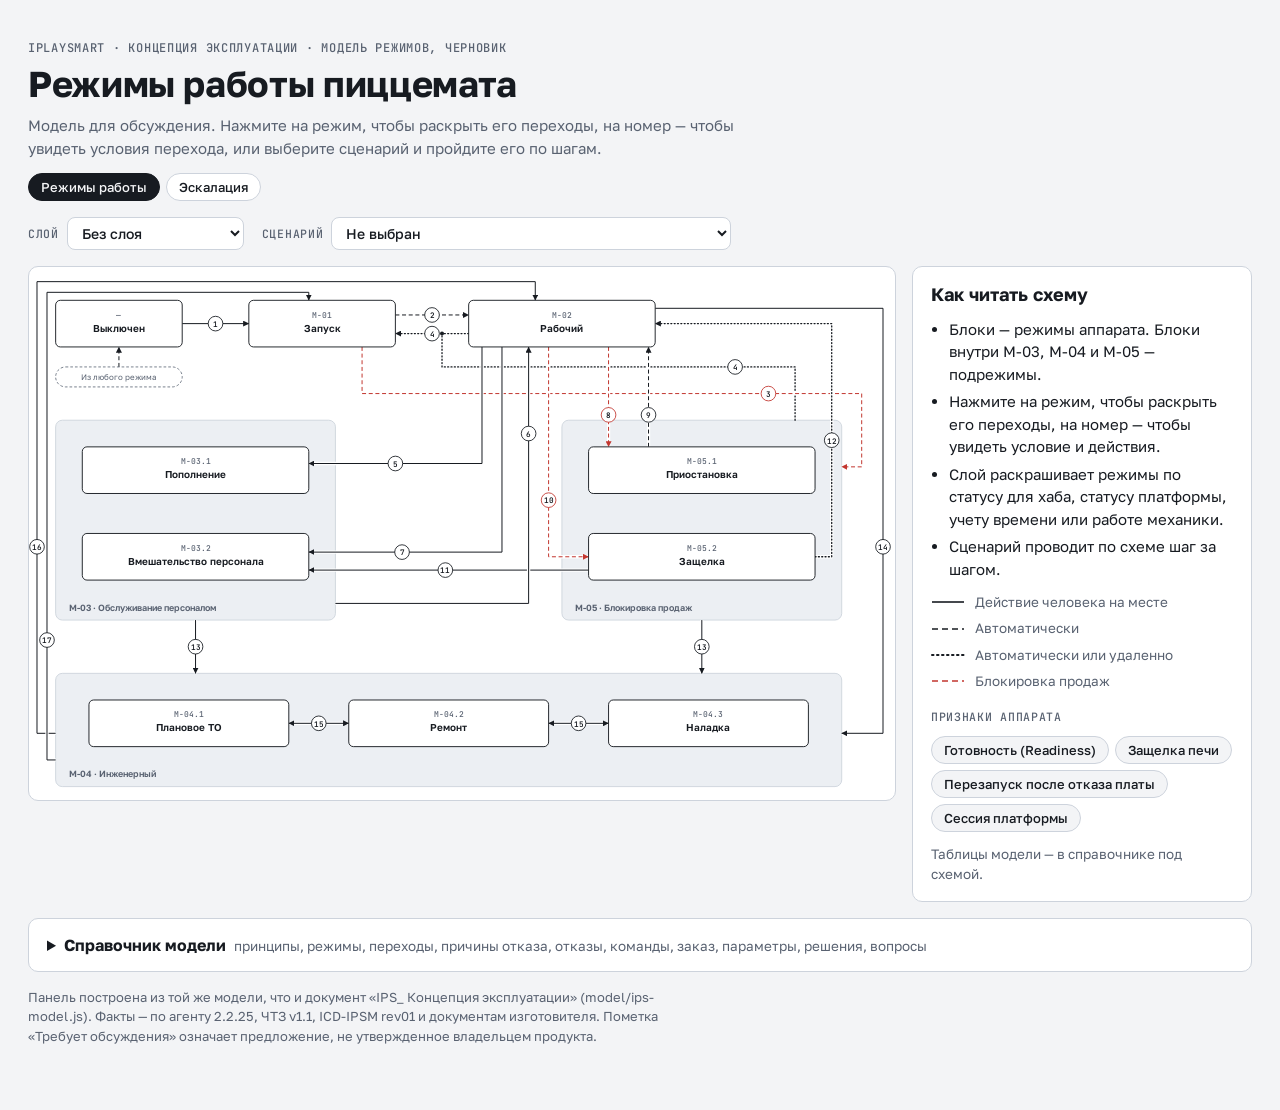
==== index.html @ d2d76002 "Add files via upload" ====
<!doctype html>
<html lang="ru">
<head>
<meta charset="utf-8">
<meta name="viewport" content="width=device-width, initial-scale=1">
<title>Режимы пиццемата IPLAYSMART</title>
<link rel="preconnect" href="https://fonts.googleapis.com">
<link rel="preconnect" href="https://fonts.gstatic.com" crossorigin>
<link rel="stylesheet" href="https://fonts.googleapis.com/css2?family=Golos+Text:wght@400;500;600;700&family=JetBrains+Mono:wght@400;500;600&display=swap">
<style>/* Схема-лист: шапка с навигацией, панель управления, диаграмма во всю ширину, карточка выделения, справочные разделы */
:root{
  --bg:#f3f4f6; --surface:#ffffff; --fg:#171b21; --muted:#596271; --line:#cdd3dc; --comp:#eceff3; --sel:#e6eaf0;
  --ok:#2e8049; --ok-bg:#e1f1e6;
  --part:#a86e14; --part-bg:#f8edd4;
  --pause:#3a66b8; --pause-bg:#e3ebfa;
  --off:#b0413f; --off-bg:#f6e2e1;
  --none:#768090; --none-bg:#e7eaee;
  --danger:#c2362f;
  --font-body:"Golos Text", system-ui, -apple-system, "Segoe UI", Roboto, Arial, sans-serif;
  --font-mono:"JetBrains Mono", ui-monospace, SFMono-Regular, Menlo, Consolas, monospace;
}
@media (prefers-color-scheme: dark){
  :root:not([data-theme="light"]){
    --bg:#111317; --surface:#191c21; --fg:#e6e9ed; --muted:#9aa3af; --line:#343a44; --comp:#15181c; --sel:#232830;
    --ok:#5fbf80; --ok-bg:#15291c; --part:#e0a64a; --part-bg:#32260e; --pause:#80a7ee; --pause-bg:#172239;
    --off:#e2797a; --off-bg:#361b1c; --none:#9aa3b0; --none-bg:#22262d; --danger:#ef6b63;
    color-scheme:dark;
  }
}
:root[data-theme="dark"]{
  --bg:#111317; --surface:#191c21; --fg:#e6e9ed; --muted:#9aa3af; --line:#343a44; --comp:#15181c; --sel:#232830;
  --ok:#5fbf80; --ok-bg:#15291c; --part:#e0a64a; --part-bg:#32260e; --pause:#80a7ee; --pause-bg:#172239;
  --off:#e2797a; --off-bg:#361b1c; --none:#9aa3b0; --none-bg:#22262d; --danger:#ef6b63;
  color-scheme:dark;
}
body{background:var(--bg);color:var(--fg);font:15px/1.5 var(--font-body)}
.wrap{max-width:1300px;margin:0 auto;padding-inline:20px;padding-block:32px 56px;display:grid;gap:20px}
.eyebrow{font:500 12px/1.4 var(--font-mono);letter-spacing:.06em;text-transform:uppercase;color:var(--muted)}
h1{font-size:clamp(26px,3.4vw,36px);line-height:1.15;font-weight:700;letter-spacing:-.01em;margin:6px 0 10px;text-wrap:balance}
.lead{max-width:72ch;margin:0;color:var(--muted)}
.meta{display:flex;flex-wrap:wrap;gap:6px 18px;margin-top:12px;font:500 13px var(--font-mono)}
.toc{display:flex;flex-wrap:wrap;gap:6px 8px;margin-top:16px}
.toc a{font:500 13px var(--font-body);color:var(--fg);text-decoration:none;padding:5px 11px;border:1px solid var(--line);border-radius:999px;background:var(--surface)}
.toc a:hover{background:var(--sel)}
.toolbar{display:flex;flex-wrap:wrap;align-items:center;gap:12px 28px;scroll-margin-top:16px}
.group{display:flex;flex-wrap:wrap;align-items:center;gap:8px 14px;min-width:0}
.glabel,.d-cols h4,.kv dt,th{font:500 11.5px var(--font-mono);letter-spacing:.06em;text-transform:uppercase;color:var(--muted)}
.seg{display:inline-flex;flex-wrap:wrap;border:1px solid var(--line);border-radius:8px;padding:2px;background:var(--surface)}
.seg button{font:500 13.5px var(--font-body);padding:6px 12px;border:0;border-radius:6px;background:transparent;color:var(--muted);cursor:pointer}
.seg button[aria-pressed="true"]{background:var(--fg);color:var(--bg)}
.seg button:focus-visible,.reset:focus-visible,.tlink:focus-visible,.goto:focus-visible,.toc a:focus-visible{outline:2px solid var(--fg);outline-offset:2px}
.legend{display:flex;flex-wrap:wrap;gap:6px 14px;font-size:13px;color:var(--muted)}
.legend span{display:inline-flex;align-items:center;gap:6px;white-space:nowrap}
.sw{width:12px;height:12px;border-radius:3px;border:1.5px solid;display:inline-block}
.lg line{stroke:var(--fg);stroke-width:1.6}
.lg .dash{stroke-dasharray:6 4}
.lg .dot{stroke-dasharray:1.5 3.5;stroke-linecap:round;stroke-width:2}
.lg .danger{stroke:var(--danger);stroke-dasharray:6 4}
.reset{font:500 13px var(--font-body);padding:6px 12px;border:1px solid var(--line);border-radius:8px;background:var(--surface);color:var(--fg);cursor:pointer}

figure.diagram{margin:0;background:var(--surface);border:1px solid var(--line);border-radius:10px;overflow:hidden}
.scroll{overflow-x:auto}
#sm{display:block;width:100%;min-width:980px;height:auto;color:var(--fg)}
figcaption{padding:10px 16px 14px;border-top:1px solid var(--line);font-size:13px;color:var(--muted)}
#sm text{font-family:var(--font-body)}
#sm .node rect{stroke-width:1.6}
#sm .nid{font:500 11px var(--font-mono);fill:var(--muted);text-anchor:middle}
#sm .nname{font-size:13.5px;font-weight:600;fill:var(--fg);text-anchor:middle}
#sm .nstat{font-size:11px;font-weight:500;fill:var(--muted);text-anchor:middle}
#sm .atitle{font-size:11.5px;font-weight:600;fill:var(--fg)}
#sm .aval{font-size:11px;fill:var(--muted)}
#sm .divl{stroke:var(--line);stroke-width:1}
#sm .comp rect{fill:var(--comp);stroke:var(--line);stroke-width:1.3}
#sm .ctitle{font-size:12.5px;font-weight:600;fill:var(--muted)}
#sm .grp{fill:none;stroke:var(--muted);stroke-width:1.2;stroke-dasharray:4 3}
#sm .pseudo rect{fill:var(--surface);stroke:var(--muted);stroke-width:1.2;stroke-dasharray:4 3}
#sm .pseudo text{font-size:12px;fill:var(--muted);text-anchor:middle}
#sm .tr path{fill:none;stroke-linejoin:round}
#sm .tr path.halo{stroke:var(--surface);stroke-width:5}
#sm .tr path.ln{stroke:var(--fg);stroke-width:1.5}
#sm .tr.auto path.ln,#sm .tr.safety path.ln{stroke-dasharray:6 4}
#sm .tr.remote path.ln{stroke-dasharray:1.5 3.5;stroke-linecap:round;stroke-width:2}
#sm .tr.safety path.ln{stroke:var(--danger)}
#sm .tr path.hit{stroke:transparent;stroke-width:14}
#sm .junc{fill:var(--fg)}
#sm .badge circle{fill:var(--surface);stroke:var(--fg);stroke-width:1.3}
#sm .tr.safety .badge circle{stroke:var(--danger)}
#sm .badge text{font:600 10.5px var(--font-mono);fill:var(--fg);text-anchor:middle;dominant-baseline:central}
#sm .mk-fg{fill:var(--fg)}
#sm .mk-danger{fill:var(--danger)}
#sm .node,#sm .badge,#sm .pseudo,#sm .tr{cursor:pointer}
#sm .node:focus,#sm .badge:focus,#sm .pseudo:focus{outline:none}
#sm .node:focus-visible rect{stroke-width:3.2}
#sm .badge:focus-visible circle{stroke-width:2.8}
#sm .node,#sm .tr,#sm .pseudo,#sm .grp{transition:opacity .15s}
#sm.has-sel .node:not(.on),#sm.has-sel .tr:not(.on),#sm.has-sel .pseudo:not(.on){opacity:.15}
#sm.has-sel .comp:not(.on){opacity:.5}
#sm .tr.on path.ln{stroke-width:2.6}
#sm .tr.on .badge circle{stroke-width:2.2}
#sm .node.cur rect{stroke-width:3.2}

.detail{background:var(--surface);border:1px solid var(--line);border-radius:10px;padding:18px 20px;display:grid;gap:14px;min-width:0}
.detail .hint{margin:0;color:var(--muted)}
.d-head{display:flex;flex-wrap:wrap;align-items:baseline;gap:4px 12px}
.d-id{font:600 13px var(--font-mono);color:var(--muted)}
.d-head h3{margin:0;font-size:20px;line-height:1.25;font-weight:700;text-wrap:balance}
.d-desc{margin:0;max-width:75ch}
.chips{display:flex;flex-wrap:wrap;gap:8px}
.chip{display:inline-flex;align-items:center;gap:8px;padding:4px 10px;border:1px solid var(--line);border-radius:999px;font-size:13px;background:var(--bg);max-width:100%}
.chip b{font-weight:500;color:var(--muted);white-space:nowrap}
.st{display:inline-flex;align-items:center;gap:7px}
.st i{width:9px;height:9px;border-radius:50%;display:inline-block;flex:none}
.d-cols{display:grid;grid-template-columns:repeat(auto-fit,minmax(280px,1fr));gap:14px 28px}
.d-cols h4{margin:0 0 6px}
.d-cols ul{list-style:none;margin:0;padding:0;display:grid;gap:4px}
.tlink{display:grid;grid-template-columns:34px 1fr;gap:0 10px;width:100%;text-align:left;padding:6px 8px;border:0;border-radius:6px;background:transparent;color:var(--fg);font:inherit;cursor:pointer}
.tlink:hover{background:var(--sel)}
.tn{grid-row:span 2;font:600 11px var(--font-mono);display:inline-grid;place-items:center;width:28px;height:28px;border:1.3px solid var(--fg);border-radius:50%;align-self:start}
.tlink.safety .tn{border-color:var(--danger)}
.tlink span:not(.tn){font-size:14px;font-weight:500}
.tlink small{font-size:13px;color:var(--muted)}
.empty,.note{font-size:13.5px;color:var(--muted)}
.note{margin:0;max-width:85ch}
.kv{display:grid;grid-template-columns:max-content minmax(0,1fr);gap:8px 18px;margin:0}
.kv dt{line-height:1.9}
.kv dd{margin:0}
.goto{display:inline-flex;align-items:center;gap:8px;padding:5px 12px;border:1px solid var(--line);border-radius:999px;background:var(--bg);color:var(--fg);font:500 13px var(--font-body);cursor:pointer}
.goto:hover{background:var(--sel)}
.goto code{font:600 12px var(--font-mono);color:var(--muted)}
.rc{list-style:none;margin:0;padding:0;display:grid;gap:4px;font-size:14px}
.rc i{font-style:normal;color:var(--muted)}

.sec{display:grid;gap:10px;scroll-margin-top:16px;min-width:0}
.sec h2{font-size:18px;font-weight:700;margin:8px 0 0}
.sec h3{font-size:14.5px;font-weight:600;margin:6px 0 0}
.sec p{margin:0;max-width:80ch}
.card{background:var(--surface);border:1px solid var(--line);border-radius:10px;padding:16px 20px;display:grid;gap:10px;min-width:0}
.cols2{display:grid;grid-template-columns:repeat(auto-fit,minmax(300px,1fr));gap:12px 32px}
.plain,.steps{margin:0;padding-left:20px;display:grid;gap:4px}
.tscroll{overflow-x:auto;background:var(--surface);border:1px solid var(--line);border-radius:10px}
table{width:100%;min-width:820px;border-collapse:collapse;font-size:14px}
table.wide{min-width:1120px}
th{text-align:left;padding:10px 12px;border-bottom:1px solid var(--line);background:var(--surface);white-space:nowrap}
td{padding:9px 12px;border-bottom:1px solid var(--line);vertical-align:top}
tbody tr:last-child td{border-bottom:0}
tbody tr[data-s],tbody tr[data-t]{cursor:pointer}
tbody tr[data-s]:hover td,tbody tr[data-t]:hover td,tbody tr.sel td{background:var(--sel)}
tbody tr.sel td:first-child{box-shadow:inset 3px 0 0 var(--fg)}
tbody tr:focus-visible{outline:2px solid var(--fg);outline-offset:-2px}
td.id{font:500 13px var(--font-mono);white-space:nowrap;font-variant-numeric:tabular-nums}
tr.sub td.id{padding-left:28px;color:var(--muted)}
tr.parent td:nth-child(2){font-weight:600}
td.path{white-space:nowrap;font-weight:500}
table.matrix{min-width:1080px}
.matrix th.m{text-align:center;white-space:normal;min-width:96px}
.matrix th.m small{display:block;font:400 11px var(--font-body);letter-spacing:0;text-transform:none;color:var(--muted)}
.matrix td.c{text-align:center;vertical-align:middle;padding:6px}
.cell{display:inline-flex;flex-direction:column;align-items:center;gap:2px;min-width:62px;padding:4px 6px;border-radius:6px;font-size:12.5px;font-weight:600;line-height:1.25}
.cell small{font-weight:400;font-size:11px;max-width:112px}
.c-y{background:var(--ok-bg);color:var(--ok)}
.c-c{background:var(--part-bg);color:var(--part)}
.c-n{color:var(--muted);font-weight:500}
.c-u{border:1px dashed var(--muted);color:var(--muted);font-weight:500}
td.cmd{font-weight:600;min-width:200px}
td.cmd small{display:block;font:500 11.5px var(--font-mono);color:var(--muted);margin-top:3px}
td.cmd span{display:block;font-weight:400;font-size:12.5px;color:var(--muted);margin-top:2px}
.mlegend{display:flex;flex-wrap:wrap;gap:8px 14px;align-items:center;font-size:13px;color:var(--muted)}
footer{font-size:13px;color:var(--muted);max-width:80ch}
@media (prefers-reduced-motion: reduce){#sm .node,#sm .tr,#sm .pseudo,#sm .grp{transition:none}}
:root{--shadow:0 10px 30px rgba(20,24,31,.16)}
@media (prefers-color-scheme: dark){:root:not([data-theme="light"]){--shadow:0 10px 30px rgba(0,0,0,.55)}}
:root[data-theme="dark"]{--shadow:0 10px 30px rgba(0,0,0,.55)}
#tm{min-width:1340px}
.ref{font:500 .9em var(--font-mono);color:inherit;background:none;border:0;border-bottom:1px dotted currentColor;padding:0;margin:0;cursor:pointer;line-height:inherit}
.ref:hover{color:var(--pause)}
.ref:focus-visible,.rc-x:focus-visible,#sm .fl:focus-visible rect{outline:2px solid var(--fg);outline-offset:2px}
.refcard{position:fixed;left:16px;right:16px;bottom:calc(16px + env(safe-area-inset-bottom, 0px));z-index:10;max-width:640px;margin-inline:auto;background:var(--surface);border:1px solid var(--line);border-radius:12px;box-shadow:var(--shadow);padding:14px 16px;display:grid;gap:8px;max-height:55vh;overflow:auto}
.rc-head{display:flex;align-items:baseline;gap:10px}
.rc-head code{font:600 13px var(--font-mono)}
.rc-head span{font-size:12.5px;color:var(--muted);flex:1;min-width:0}
.rc-x{border:0;background:none;color:var(--muted);font-size:22px;line-height:1;cursor:pointer;padding:0 4px}
.refcard p{margin:0;font-size:14px}
.rc-st{font-size:12.5px;color:var(--muted)}
tr.x td{color:var(--muted)}
tr.x td:not(:first-child){font-style:italic}
.dchip{display:inline-block;padding:2px 9px;border-radius:999px;font-size:12.5px;font-weight:600;white-space:nowrap}
.d-ok{background:var(--ok-bg);color:var(--ok)}
.d-none{background:var(--none-bg);color:var(--none)}
.d-part{background:var(--part-bg);color:var(--part)}
.d-pause{background:var(--pause-bg);color:var(--pause)}
.steps li,.plain li{max-width:85ch}
.detail ol{margin:0;padding-left:20px;display:grid;gap:3px}
#sm .fbox{fill:var(--surface);stroke:var(--line);stroke-width:1.2}
#sm .fl rect{fill:var(--bg);stroke:var(--muted);stroke-width:1}
#sm .fl text{font-size:11.5px;fill:var(--fg)}
#sm .fl{cursor:pointer;transition:opacity .15s}
#sm .fl:focus{outline:none}
#sm .fl.cur rect{stroke:var(--fg);stroke-width:2}
#sm.has-sel .fl:not(.on){opacity:.35}
@media (prefers-reduced-motion: reduce){#sm .fl{transition:none}}
[hidden]{display:none!important}
.wrap{max-width:1480px;gap:16px}
header .lead{max-width:80ch}
.controls{display:flex;flex-wrap:wrap;align-items:center;gap:10px 18px}
.wrap > *{min-width:0}
.ctl{display:inline-flex;align-items:center;gap:8px;max-width:100%;min-width:0;font:500 11.5px var(--font-mono);letter-spacing:.06em;text-transform:uppercase;color:var(--muted)}
.ctl select{min-width:0;flex:0 1 auto;font:500 14px var(--font-body);letter-spacing:0;text-transform:none;color:var(--fg);background:var(--surface);border:1px solid var(--line);border-radius:8px;padding:6px 10px;max-width:100%}
.ctl select:focus-visible{outline:2px solid var(--fg);outline-offset:2px}
.main{display:grid;grid-template-columns:minmax(0,1fr);gap:16px;align-items:start}
.side{background:var(--surface);border:1px solid var(--line);border-radius:10px;padding:16px 18px;display:grid;gap:12px;min-width:0;align-content:start}
@media (min-width:1200px){
  .main{grid-template-columns:minmax(0,1fr) 340px}
  .side{position:sticky;top:calc(12px + env(safe-area-inset-top, 0px));max-height:calc(100vh - 24px);overflow:auto}
}
.side h3{margin:0;font-size:18px;line-height:1.25;font-weight:700;text-wrap:balance}
.side p{margin:0}
.side ul,.side ol{margin:0;padding-left:18px;display:grid;gap:5px}
.side .kv{grid-template-columns:minmax(0,1fr);gap:2px 0}
.side .kv dt{line-height:1.4;margin-top:8px}
.side .kv dd{font-size:14px}
.side .d-cols{grid-template-columns:minmax(0,1fr)}
.crumb{font:500 12px var(--font-mono);color:var(--muted)}
.back{justify-self:start;font:500 13px var(--font-body);padding:5px 10px;border:1px solid var(--line);border-radius:8px;background:var(--bg);color:var(--fg);cursor:pointer}
.nav{display:flex;flex-wrap:wrap;gap:8px;align-items:center}
.nav button{font:500 13.5px var(--font-body);padding:7px 14px;border:1px solid var(--line);border-radius:8px;background:var(--bg);color:var(--fg);cursor:pointer}
.nav button.primary{background:var(--fg);color:var(--bg);border-color:var(--fg)}
.nav button:disabled{opacity:.4;cursor:default}
.nav .step{font:500 12px var(--font-mono);color:var(--muted);margin-left:auto}
.back:focus-visible,.nav button:focus-visible,.tabs button:focus-visible,.refblock summary:focus-visible{outline:2px solid var(--fg);outline-offset:2px}
.attrs{display:grid;gap:6px;margin:0;padding:10px 12px;background:var(--bg);border-radius:8px;font-size:13.5px}
.attrs b{font-weight:600}
.lgline{display:grid;grid-template-columns:34px 1fr;gap:6px 10px;align-items:center;font-size:13.5px;color:var(--muted)}
.lgline svg line{stroke:var(--fg);stroke-width:1.6}
.lgline .cyc{stroke-width:3}
.lgline .thin{stroke:var(--muted);stroke-width:1.4}
.lgline .dash{stroke-dasharray:6 4}
.lgline .dot{stroke-dasharray:1.5 3.5;stroke-linecap:round;stroke-width:2}
.lgline .danger{stroke:var(--danger);stroke-dasharray:6 4}
#legend:empty{display:none}

#sm{min-width:900px}
@media (min-width:1200px){#sm{min-width:0}}
#sm .nid{font-size:12px}
#sm .nname{font-size:15px}
#sm .nstat{font-size:12px}
#sm .ctitle{font-size:13.5px}
#sm .badge text{font-size:11.5px}
#sm.v-ov #g-dt{display:none}
#sm.v-dt #g-ov{display:none}
#sm:not(.l-safety) #g-flags{display:none}
#sm.l-none .node.atom rect{fill:var(--surface);stroke:var(--fg);stroke-width:1.4}
#sm.v-ov.l-none .node.sub rect{fill:transparent;stroke:var(--muted);stroke-dasharray:4 3;stroke-width:1.2}
#sm.v-ov.l-none .node.sub text{fill:var(--muted)}
#sm .ag path{fill:none;stroke-linejoin:round}
#sm .ag path.halo{stroke:var(--surface);stroke-width:6}
#sm .ag path.ln{stroke:var(--muted);stroke-width:1.4}
#sm .ag.cycle path.ln{stroke:var(--fg);stroke-width:2.8}
#sm .ag.safety path.ln{stroke:var(--danger);stroke-dasharray:6 4}
#sm .ag.remote path.ln{stroke-dasharray:1.5 3.5;stroke-linecap:round;stroke-width:2}
#sm .ag path.hit{stroke:transparent;stroke-width:16}
#sm .ag{cursor:pointer;transition:opacity .15s}
#sm .ag:focus{outline:none}
#sm .ag:focus-visible path.ln{stroke-width:4}
#sm .pill rect{fill:var(--surface);stroke:var(--muted);stroke-width:1.2}
#sm .pill text{font:600 11.5px var(--font-mono);fill:var(--muted);text-anchor:middle;dominant-baseline:central}
#sm .mk-muted{fill:var(--muted)}
#sm.has-sel .ag:not(.on){opacity:.15}
#sm .ag.on path.ln{stroke-width:3.2}
#sm.has-sel .tr.trail{opacity:.5}
#sm.has-sel .node.trail{opacity:.65}
@media (prefers-reduced-motion: reduce){#sm .ag{transition:none}}

.refblock{background:var(--surface);border:1px solid var(--line);border-radius:10px;padding:0 18px}
.refblock summary{cursor:pointer;padding:14px 0;font-weight:700;font-size:16px}
.refblock summary span{font-weight:400;font-size:13.5px;color:var(--muted);margin-left:8px}
.refblock[open]{padding-bottom:18px}
.tabs{display:flex;flex-wrap:wrap;gap:6px;margin-bottom:14px}
.tabs button{font:500 13.5px var(--font-body);padding:6px 12px;border:1px solid var(--line);border-radius:999px;background:var(--bg);color:var(--muted);cursor:pointer}
.tabs button[aria-selected="true"]{background:var(--fg);color:var(--bg);border-color:var(--fg)}
.tabp{display:grid;gap:10px;min-width:0}
.pillsample{justify-self:start;font:600 11.5px var(--font-mono);color:var(--muted);border:1.2px solid var(--muted);border-radius:10px;padding:0 7px;line-height:18px}
.rsec{display:grid;gap:10px;min-width:0}
.rsec + .rsec{margin-top:10px}
.rsec h3{margin:4px 0 0;font-size:16px;font-weight:700}
.card p{margin:0;max-width:85ch}
.dg{display:inline-block;margin-left:4px;padding:0 7px;border-radius:999px;font-size:11.5px;font-weight:600;line-height:18px;background:var(--off-bg);color:var(--off);white-space:nowrap}
table.matrix{min-width:1220px}
td.dz{font-size:13px;min-width:150px}
.side h4{margin:6px 0 0;font:500 11.5px var(--font-mono);letter-spacing:.06em;text-transform:uppercase;color:var(--muted)}

.side .chips{gap:6px}
.pnav{display:flex;flex-wrap:wrap;gap:6px;margin-top:14px}
.pnav a,.pnav span{font:500 13px var(--font-body);padding:5px 12px;border:1px solid var(--line);border-radius:999px;color:var(--fg);text-decoration:none;background:var(--surface)}
.pnav span{background:var(--fg);color:var(--bg);border-color:var(--fg)}
.pnav a:hover{background:var(--sel)}

#sm .tr.lock path.ln{stroke:var(--danger);stroke-dasharray:6 4}
#sm .tr.lock .badge circle{stroke:var(--danger)}
#sm .node.comp rect{fill:var(--comp);stroke:var(--line)}
#sm .node.comp.on rect{stroke:var(--muted)}
#sm .junc{fill:var(--fg)}
.scheme-only header,.scheme-only .controls,.scheme-only .side,.scheme-only .refblock,.scheme-only footer{display:none}
.scheme-only .wrap{padding:0;max-width:none}
.scheme-only .main{display:block}
.scheme-only figure.diagram{border:0;border-radius:0}
.scheme-only #sm{min-width:0}
</style>
</head>
<body>
<div class="wrap">
  <header>
    <div class="eyebrow">IPLAYSMART · Концепция эксплуатации · модель режимов, черновик</div>
    <h1>Режимы работы пиццемата</h1>
    <p class="lead">Модель для обсуждения. Нажмите на режим, чтобы раскрыть его переходы, на номер — чтобы увидеть условия перехода, или выберите сценарий и пройдите его по шагам.</p>
    <nav class="pnav"><span aria-current="page">Режимы работы</span><a href="escalation.html">Эскалация</a></nav>
  </header>

  <div class="controls">
    <label class="ctl" for="layer">Слой
      <select id="layer">
        <option value="none">Без слоя</option>
        <option value="hub">Статус для хаба</option>
        <option value="plat">Статус платформы</option>
        <option value="time">Учет времени</option>
        <option value="motion">Механика и нагрев</option>
      </select>
    </label>
    <label class="ctl" for="scen">Сценарий
      <select id="scen"><option value="">Не выбран</option></select>
    </label>
    <div class="legend" id="legend"></div>
  </div>

  <div class="main">
    <figure class="diagram" id="fig">
      <div class="scroll">
        <svg id="sm" viewBox="0 0 1300 800" role="group" aria-label="Схема режимов пиццемата: режимы, подрежимы и переходы"></svg>
      </div>
    </figure>
    <aside class="side" id="card" aria-live="polite"></aside>
  </div>

  <details class="refblock" id="ref">
    <summary>Справочник модели<span>принципы, режимы, переходы, причины отказа, отказы, команды, заказ, параметры, решения, вопросы</span></summary>
    <div class="tabs" role="tablist" aria-label="Разделы справочника" id="tabs"></div>
    <div id="tabps"></div>
  </details>

  <footer>Панель построена из той же модели, что и документ «IPS_ Концепция эксплуатации» (model/ips-model.js). Факты — по агенту 2.2.25, ЧТЗ v1.1, ICD-IPSM rev01 и документам изготовителя. Пометка «Требует обсуждения» означает предложение, не утвержденное владельцем продукта.</footer>
</div>
<script>
const M = {"meta":{"title":"Концепция эксплуатации","object":"вендинговый аппарат разогрева пиццы IPLAYSMART","code":"ConOps-IPSM","org":"ООО «Кибершеф». Москва, 2026","rev":"00","date":"03.11.2026","status":"Черновик","basis":"Агент шлюза 2.2.25 на обоих аппаратах, Android-приложение изготовителя 1.1.66"},"intro":{"background":["Пиццемат IPLAYSMART (вендинговый аппарат разогрева пиццы 5-го поколения, изготовитель Guangzhou iPlaySmart Technology) продает замороженную пиццу, разогревает ее и выдает покупателю в окно выдачи. Аппарат работает в Контуре зоны кафетерия магазина «ВкусВилл»: заказ и оплата проходят на кассе самообслуживания (КСО) Контура, хаб интеграции передает аппарату оплаченный заказ.","Аппарат — покупное готовое изделие. Штатное Android-приложение изготовителя (Aiwan, com.aiwan.automat) управляет платой готовки и связано с облаком изготовителя. Интегратор встроил в приложение шлюз (агент): локальный REST-интерфейс для хаба, локальный MQTT для подрядчика хаба и канал в систему мониторинга RB Monitoring. Механику, нагрев и холодильник аппарата интегратор не меняет.","Документ описывает эксплуатацию аппарата в Контуре: режимы, роли, переходы, сценарии штатной и нештатной работы. Устройство шлюза и форматы обмена описаны в ICD-IPSM и ЧТЗ интеграции, документ ссылается на них и не повторяет их.","Описано состояние на пилоте (две точки) и целевое решение. Отличия этапов приведены в приложении Г. Положения с пометкой «Требует обсуждения» — предложения, они не подтверждены владельцем продукта."],"kpi":[["Показатель","Значение"],["Пропускная способность","Ограничена одной печью: пиццы готовятся по одной. Время цикла задает программа разогрева товара (по продукт-листу этапа 1 — 260 °C, 130 с) плюс перемещения. Целевое значение не определено"],["Коэффициент эксплуатационной готовности","Не определено. Измеряется по времени в M-02 с открытым приемом в часы работы точки (раздел 2.4, приложение Е.2)"],["Доля заказов без итога","Цель — ноль заказов в статусе «ожидание» дольше 15 мин. Обеспечено агентом с 2.2.20 (приложение Е.6)"],["Время реакции на блокировку","Не определено. Защелку печи снимает человек после осмотра (раздел 2.4)"],["Конфигурация","Единая для всех точек: одна сборка APK с агентом, один формат обмена с хабом"]],"assumptions":["Аппарат стоит в торговом зале с поддерживаемым климатом. Изготовитель допускает установку внутри и снаружи помещения, без дождя и прямого солнца, с зазором не менее 30 см за задней стенкой для отвода тепла.","Магазин дает электропитание 220 В с заземлением (номинальная мощность по руководству — 8,7 кВт), сетевое подключение (Ethernet или LTE-модем) и место для пополнения.","Оплата и фискализация выполняются в Контуре на КСО. Хаб передает аппарату только оплаченные заказы. Возврат денег по невыданной позиции выполняет Контур по итогу, который сообщил аппарат.","Пиццы поступают замороженными в коробках 12″ и хранятся в холодильной камере аппарата в ячейках, сгруппированных по видам. Пополняет и отмечает ячейки сотрудник магазина.","Аппарат и КСО находятся в одном сегменте локальной сети точки. Хаб обращается к аппарату по LAN, без облака изготовителя.","Мониторинг ведет диспетчер в RB Monitoring. Удаленный доступ инженера — через ADB-туннель через VPS интегратора.","Ремонт механики, печи и холодильника выполняет сервисный инженер. Запасные части — по перечню изнашиваемых деталей изготовителя."],"limits":["Кнопки аварийного останова нет. Чтобы остановить аппарат немедленно, его обесточивают (акт приемки от 30.07.2026).","Датчика «пицца в печи» нет. После невыданной позиции аппарат не знает, осталась ли пицца в камере, поэтому ставит защелку печи до осмотра человеком.","Датчиков улицы, испарителя и влажности нет. Аппарат сообщает только температуру холодильной камеры и печи.","Вход в сервисное меню защищен служебным кодом изготовителя. Персонал и инженер программно не различаются.","Плата готовки управляется только через приложение изготовителя по последовательному порту. Интегратор не меняет прошивку платы и форматы JSON подрядчика хаба.","Второй вход в облако изготовителя от имени аппарата запрещен: он вытесняет сессию аппарата."],"modules":[["Узел","Назначение"],["Холодильная камера","Хранение замороженной пиццы в ячейках (на экране пополнения — 01…67), группы ячеек по видам пиццы. Режимы охлаждения или заморозки, оттаивание по таймеру, УФ-обеззараживание"],["Тележка и лоток ячеек","Извлекают коробку из ячейки и через дверцу холодильника подают ее в печь"],["Печь","Разогрев: нагревательные элементы, СВЧ или оба способа. Поддон с подъемом, вилка, поворотный стол. Программа разогрева задается на товар"],["Окно выдачи","Автоматическая дверь с фотоэлементом защиты от прищемления"],["Компьютер аппарата","Android 7.1.2 (rk3288), сенсорный экран, приложение изготовителя с агентом интегратора, Termux (локальный брокер MQTT, ADB-туннель)"],["Плата готовки","Управляет механикой и нагревом, отвечает на опрос статуса и сообщает температуры"]],"customer":["Покупатель выбирает пиццу на КСО, оплачивает заказ (СБП, банковская карта, приложение ВкусВилл), получает чек и номер заказа.","Хаб передает аппарату оплаченный заказ (POST /v1/vend). Аппарат принимает заказ и ставит позиции в очередь платы.","Плата извлекает коробку из ячейки, разогревает пиццу и выдает ее в окно. На КСО покупатель видит «Заказ готов».","Покупатель забирает пиццу из окна выдачи. Кнопка «Следующий заказ» на КСО освобождает кассу.","Если позиция не выдана, аппарат сообщает итог «не выдан» с причиной. Возврат денег выполняет Контур."],"externals":[["Внешняя система","Взаимодействие с аппаратом"],["Хаб интеграции Контура (через КСО)","Передает оплаченные заказы (REST :8787), получает перечень ячеек и остатки, итоги позиций, хартбит и ошибки (MQTT :1883). Интерфейс IF-27, документ ICD-IPSM"],["RB Monitoring (диспетчеризация)","Получает статус аппарата, температуры, фазы заказов и ошибки по MQTTS с клиентским сертификатом. Передает команды: опрос, остатки, перезагрузка, ADB-туннель, обновление агента"],["Облако изготовителя Aiwan","Учет заказов и ячеек изготовителя. Обмен ведет только приложение аппарата. Хаб и диспетчер к облаку не обращаются"],["Репозиторий релизов агента","Источник пакета обновления (OTA) агента"],["VPS интегратора","Обратный ADB-туннель для удаленной диагностики и установки"],["Инженерная инфраструктура магазина","Электропитание, сеть, размещение"]]},"needs":[["Заинтересованная сторона","Ожидание от аппарата"],["Бизнес","Продажа горячей пиццы без персонала у аппарата, предсказуемая выручка"],["Покупатель","Горячая пицца за несколько минут после оплаты. Если пицца не выдана — честный итог и возврат денег"],["Сотрудник магазина","Пополнение по понятной инструкции за несколько минут, без инженерной квалификации"],["Диспетчер","Видеть, доступен ли аппарат и почему нет, получать события о невыдаче и блокировках, восстанавливать работу удаленно, где это безопасно"],["Подрядчик хаба","Стабильный контракт REST и MQTT, однозначный итог каждой позиции"],["Сервисный инженер","Диагностика по журналам и дампам обмена с платой без выезда, ремонт механики на месте"],["Интегратор (разработчик агента)","Обновление агента удаленно, без потери настроек и сертификатов, с откатом через ADB"]],"functions":[["Функция","Что делает аппарат"],["Прием заказов","Принимает от хаба оплаченный заказ, проверяет готовность и остаток, ставит позиции в очередь платы. Отказывает с причиной (409, 503), если принять нельзя"],["Хранение","Держит пиццу в холодильной камере, ведет остатки ячеек по отметкам персонала, останавливает продажу при превышении температуры"],["Приготовление и выдача","Подает коробку в печь, разогревает по программе товара, выдает в окно"],["Учет итога","Ведет журнал заказов, сообщает итог каждой позиции: выдан, частично, не выдан, не подтвержден"],["Защита от повторной готовки","Ставит защелку печи после невыданной позиции, пока человек не проверит камеру"],["Самовосстановление","Перезапускает приложение, если плата не приняла задачу готовки, и передает дело инженеру при повторе"],["Мониторинг","Публикует хартбит, температуры, фазы заказов и ошибки на платформу и в локальный MQTT"],["Удаленное обслуживание","Выполняет команды платформы из белого списка, принимает обновление агента, открывает ADB-туннель"]],"roles":[["Роль","Что делает с аппаратом"],["Покупатель","Оплачивает заказ на КСО, забирает пиццу из окна выдачи"],["Сотрудник магазина","Пополняет ячейки и отмечает их в сервисном меню. По вызову диспетчера осматривает печь и окно выдачи, извлекает оставшуюся пиццу, сообщает «камера пуста». Не пользуется тестовым окном"],["Диспетчер","Следит за аппаратами в RB Monitoring, отдает удаленные команды, снимает защелку печи после подтверждения человека на месте, вызывает инженера"],["Сервисный инженер","ТО, ремонт и наладка на месте: тестовое окно, позиционирование ячеек, программы разогрева, устранение замятий"],["Инженер-интегратор","Выпускает агент, диагностирует по журналам и дампам удаленно, устанавливает APK"],["Технолог","Задает товар, время и температуру разогрева. С аппаратом напрямую не работает"],["Изготовитель","Гарантия и поддержка механики, печи, холодильника и приложения"]],"hmi":[["Кто","Средство","Назначение"],["Покупатель","КСО Контура","Выбор, оплата, номер заказа, «Заказ готов»"],["Покупатель","Окно выдачи","Получение пиццы"],["Покупатель","Экран аппарата","Состояние аппарата и выдачи. Продажа с экрана аппарата в Контуре не используется"],["Сотрудник, инженер","Ключ дверей аппарата","Доступ к холодильной камере и узлам"],["Сотрудник, инженер","Сервисное меню (служебный код)","Отметка ячеек, сброс ошибок, журнал отказов, пауза, перезапуск. Тестовое окно — только инженер"],["Диспетчер","RB Monitoring","Статус, температуры, события, команды"],["Инженер-интегратор","ADB-туннель, локальный REST","Журналы, дампы, снятие защелки, установка APK"]],"principles":["Режим выделяется, если он отличается от соседних хотя бы одним из пяти признаков и это отличие можно проверить: прием заказов, механика и нагрев, кто внутри аппарата, статус для хаба, учет времени.","Подрежим наследует свойства режима и добавляет свои. Подрежимы одного режима взаимоисключающие.","Типовой день проходит так: M-02 → M-03.1 → M-02. Аппарат включен круглосуточно, потому что холодильная камера хранит товар. Работа вне часов точки требует обсуждения (В-01).","Готовность к заказу определяется одним правилом Readiness: плата отвечала на опрос не более 30 с назад, статус платы не 7, защелки печи нет. То же значение получают хаб (/health, iplaysmart/status) и платформа.","В RB Monitoring признак online означает живую сессию MQTTS, а не готовность. Готовность смотрят в /health. Два «онлайна» не смешивают.","Защелка печи снимается только после того, как человек на месте подтвердил, что камера пуста. Перезапуск, перезагрузка и обновление защелку не снимают.","Пока открыто сервисное меню, приложение закрывает порт платы. Сервисное меню и тестовое окно не открывают, пока в очереди есть заказ.","Заказ не висит без итога: позиция без событий платы закрывается по таймауту с причиной (приложение Е.6).","Агент не готовит пиццу сам. Готовка начинается только по оплаченному заказу хаба или по команде инженера в тестовом окне.","Опасные удаленные команды выполняются только при пустой очереди и только из режима, указанного в приложении Е.5."],"modes":[{"id":"OFF","disp":"—","name":"Выключен","purpose":"Монтаж, перевозка, пропадание сети, остановка вместо аварийного останова","accept":"Нет","motion":"Обесточены. Холодильная камера не охлаждает","person":"По процедуре","hub":"Нет связи: соединение с :8787 отклонено или таймаут","plat":"online:false по Will","time":"В часы работы точки — организационный простой, иначе не учитывается"},{"id":"M-01","disp":"M-01","name":"Запуск","purpose":"Загрузка Android, автозапуск брокера и туннеля, старт приложения и агента, выход на главный экран, возобновление опроса платы, прогрев печи","accept":"Нет","motion":"Самопроверка изготовителя, прогрев печи","person":"Никого","hub":"Нет связи, затем /health online:false","plat":"online:false до сессии MQTTS","time":"Как у режима, из которого выполнен вход"},{"id":"M-02","disp":"M-02","name":"Рабочий","purpose":"Прием, разогрев и выдача пиццы","accept":"Да, если нет причин П1","motion":"Автоматически по заказу","person":"Никого, двери закрыты","hub":"/health online:true или 409 с причиной","plat":"online:true, фазы заказов","time":"Рабочее время, при причинах П1 — по причине"},{"id":"M-03","disp":"M-03","name":"Обслуживание персоналом","purpose":"Работы сотрудника магазина через дверь и сервисное меню"},{"id":"M-03.1","disp":"M-03.1","name":"Пополнение","purpose":"Загрузка коробок в ячейки, отметка ячеек и сохранение по видам, проверка сроков, уборка","accept":"Нет","motion":"Опрос платы прерван сервисным меню","person":"Сотрудник магазина","hub":"online:false через 30 с после закрытия порта","plat":"online:true (сессия жива)","time":"Плановый простой"},{"id":"M-03.2","disp":"M-03.2","name":"Вмешательство персонала","purpose":"Осмотр печи и окна выдачи, извлечение оставшейся пиццы, сброс ошибок по указанию диспетчера","accept":"Нет","motion":"Опрос платы прерван сервисным меню","person":"Сотрудник магазина","hub":"online:false","plat":"online:true","time":"Внеплановый простой"},{"id":"M-04","disp":"M-04","name":"Инженерный","purpose":"Работы сервисного инженера на месте"},{"id":"M-04.1","disp":"M-04.1","name":"Плановое ТО","purpose":"ТО по регламенту изготовителя: чистка, проверка механики, печи, холодильника","accept":"Нет","motion":"Ручное управление из тестового окна","person":"Сервисный инженер","hub":"online:false","plat":"online:true","time":"Плановый простой"},{"id":"M-04.2","disp":"M-04.2","name":"Ремонт","purpose":"Устранение отказа: замятие коробки, мотор, датчик, печь, холодильник","accept":"Нет","motion":"Ручное управление из тестового окна","person":"Сервисный инженер","hub":"online:false","plat":"online:true","time":"Внеплановый простой"},{"id":"M-04.3","disp":"M-04.3","name":"Наладка","purpose":"Пусконаладка, позиционирование ячеек, программы разогрева, установка APK на месте, перемещение, вывод из эксплуатации","accept":"Нет","motion":"Ручное управление из тестового окна","person":"Сервисный инженер, интегратор","hub":"online:false","plat":"online:true","time":"Плановый простой"},{"id":"M-05","disp":"M-05","name":"Блокировка продаж","purpose":"Аппарат включен, на главном экране, но заказы не принимает"},{"id":"M-05.1","disp":"M-05.1","name":"Приостановка","purpose":"Статус платы 7 («использование приостановлено»), превышение температуры холодильной камеры, пауза из сервисного меню. Снимается автоматически или с экрана","accept":"Нет, 409","motion":"Готовка не начинается, охлаждение работает","person":"Никого","hub":"online:false, событие machine_blocked","plat":"online:true, событие блокировки","time":"Внеплановый простой, пауза — по причине"},{"id":"M-05.2","disp":"M-05.2","name":"Защелка","purpose":"После невыданной позиции в камере может остаться пицца, либо плата повторно не принимает задачи готовки. Снимается только после проверки человеком","accept":"Нет, 409","motion":"Новая готовка запрещена","person":"Никого до осмотра","hub":"online:false, oven_blocked:true с причиной и заказом","plat":"online:true, блокирующее событие","time":"Внеплановый простой"}],"flags":[{"id":"ready","name":"Готовность (Readiness)","set":"Плата ответила на опрос не более 30 с назад, статус платы не 7, защелки нет","clear":"Нарушено любое условие","act":"Определяет online в /health и iplaysmart/status. /v1/vend при online:false отвечает 409","t":[2,6,9,12]},{"id":"latch","name":"Защелка печи","set":"Позиция «не выдан» (пицца могла остаться в камере), повторный отказ платы в течение часа после перезапуска, процесс не перезапустился за 90 с","clear":"POST /v1/oven/clear после подтверждения человека на месте, что камера пуста. Успешная выдача","act":"Хранится в файле, переживает перезапуск и обновление. Запрещает новую готовку. Событие oven_blocked на платформу","t":[3,10,11,12]},{"id":"restart","name":"Перезапуск после отказа платы","set":"Плата не подтвердила задачу готовки за 45 с (первый раз)","clear":"Новый процесс приложения","act":"/v1/vend отвечает 409 «повторите через минуту», очередь не отправляется, приложение перезапускается не чаще раза в час","t":[4]},{"id":"plat","name":"Сессия платформы","set":"Установлена сессия MQTTS с RB Monitoring","clear":"60 с без входящих пакетов, обрыв сети","act":"Без сессии удаленные команды не доходят, события фаз заказа теряются (очереди платформы нет)","t":[]}],"attrs02":[["Признак","Значения","Правила"],["П1 Прием","Перечень активных причин отказа в приеме. Пустой перечень — прием открыт","Причины и учет времени — в приложении Е.2. Причина снимается сама при устранении"],["П2 Исполнение","Простой (0), Готовит (1), Нужно подтверждение (2) — статус платы","Пока плата не в простое или в очереди есть позиции, сервисное меню, тестовое окно, перезагрузку и обновление не выполняют"],["П3 Состав меню","Ячейки с остатком больше нуля и включенным каналом","Остаток уменьшается при выдаче и задается отметкой ячеек или POST /v1/stock. Хаб опрашивает /v1/channels раз в 5 мин"]],"trans":[{"n":1,"from":["OFF"],"to":["M-01"],"fromL":"Выключен","toL":"M-01","kind":"human","who":"Сотрудник или инженер на месте; автоматически при возврате сети","cond":"Подано питание","act":"Загрузка Android, автозапуск брокера MQTT и ADB-туннеля, запуск приложения и агента"},{"n":2,"from":["M-01"],"to":["M-02"],"fromL":"M-01","toL":"M-02","kind":"auto","who":"Автоматически","cond":"Главный экран продаж на переднем плане, плата отвечает на опрос, статус платы не 7, защелки нет","act":"/health online:true, хартбит iplaysmart/status, статус на платформу"},{"n":3,"from":["M-01"],"to":["M-05"],"fromL":"M-01","toL":"M-05","kind":"lock","who":"Автоматически","cond":"При старте действует защелка печи из файла или плата сообщает статус 7","act":"Отказ в приеме, /health oven_blocked:true или machine_blocked"},{"n":4,"from":["M-02","M-05"],"to":["M-01"],"fromL":"M-02, M-05","toL":"M-01","kind":"remote","who":"Автоматически: первый отказ платы принять задачу, падение процесса. Диспетчер удаленно: перезагрузка, обновление агента","cond":"Для команд диспетчера — очередь пуста, П2 = «Простой». Авто-перезапуск — не чаще раза в час","act":"Позиции, не начатые до перезапуска, закрываются через 60 с после старта с причиной «автомат перезапускался». Начатые — через 15 мин как неподтвержденные"},{"n":5,"from":["M-02"],"to":["M-03.1"],"fromL":"M-02","toL":"M-03.1","kind":"human","who":"Сотрудник, ключ и сервисное меню","cond":"Очередь пуста, П2 = «Простой». Сейчас проверяется только организационно","act":"Сервисное меню закрывает порт платы, через 30 с /health online:false"},{"n":6,"from":["M-03"],"to":["M-02"],"fromL":"M-03","toL":"M-02","kind":"human","who":"Сотрудник, выход из меню «Назад»","cond":"Ячейки отмечены и сохранены по видам, двери закрыты, защелки нет","act":"Главный экран, опрос платы возобновлен. Если защелка не снята, аппарат остается в M-05.2"},{"n":7,"from":["M-02"],"to":["M-03.2"],"fromL":"M-02","toL":"M-03.2","kind":"human","who":"Сотрудник по вызову диспетчера","cond":"Ошибка платы, пицца не забрана или застряла в окне выдачи. Очередь пуста","act":"Как T-05"},{"n":8,"from":["M-02"],"to":["M-05.1"],"fromL":"M-02","toL":"M-05.1","kind":"lock","who":"Автоматически; сотрудник — пауза","cond":"Статус платы 7, температура камеры выше порога отключения, кнопка «Пауза» в сервисном меню","act":"409 на /v1/vend, событие machine_blocked (blocking:true)"},{"n":9,"from":["M-05.1"],"to":["M-02"],"fromL":"M-05.1","toL":"M-02","kind":"auto","who":"Автоматически; сотрудник — снятие паузы с экрана","cond":"Статус 7 снят (авто-сброс с 2.2.7), температура вернулась в норму за время восстановления, пауза снята","act":"Событие machine_unblocked, прием открыт"},{"n":10,"from":["M-02"],"to":["M-05.2"],"fromL":"M-02","toL":"M-05.2","kind":"lock","who":"Автоматически","cond":"Позиция «не выдан» (плата вернула ошибку, пицца могла остаться в камере); повторный отказ платы в течение часа после авто-перезапуска; процесс жив через 90 с после отказа","act":"Защелка в файле, 409 «нужна проверка печи» или «нужен техник», событие oven_blocked или блокирующее board_no_ack на платформу"},{"n":11,"from":["M-05.2"],"to":["M-03.2"],"fromL":"M-05.2","toL":"M-03.2","kind":"human","who":"Сотрудник или инженер на месте по вызову диспетчера","cond":"—","act":"Защелка сохраняется до T-12"},{"n":12,"from":["M-05.2"],"to":["M-02"],"fromL":"M-05.2","toL":"M-02","kind":"remote","who":"Диспетчер или интегратор удаленно, POST /v1/oven/clear","cond":"Человек на месте подтвердил: камера печи пуста, окно выдачи свободно, причина отказа платы устранена","act":"Событие oven_cleared на платформу, прием открыт"},{"n":13,"from":["M-03","M-05"],"to":["M-04"],"fromL":"M-03, M-05","toL":"M-04","kind":"human","who":"Сервисный инженер на месте","cond":"Вызов диспетчера, замятие, отказ механизма, повторная защелка","act":"Инженер работает из сервисного меню и тестового окна"},{"n":14,"from":["M-02"],"to":["M-04"],"fromL":"M-02","toL":"M-04","kind":"human","who":"Сервисный инженер на месте","cond":"Очередь пуста, П2 = «Простой». Плановое ТО — по графику","act":"Как T-05"},{"n":15,"from":["M-04"],"to":["M-04"],"fromL":"M-04.x","toL":"M-04.y","kind":"human","who":"Сервисный инженер","cond":"—","act":"—"},{"n":16,"from":["M-04"],"to":["M-02"],"fromL":"M-04","toL":"M-02","kind":"human","who":"Сервисный инженер, выход из меню","cond":"После ремонта, замены узла или позиционирования выполнен тестовый цикл. Двери закрыты, защелка снята","act":"Как T-06"},{"n":17,"from":["M-04"],"to":["M-01"],"fromL":"M-04","toL":"M-01","kind":"human","who":"Сервисный инженер или интегратор","cond":"Перезапуск приложения, установка APK, перезагрузка","act":"Как T-04. После установки проверить запуск агента и /health"},{"n":18,"from":["*"],"to":["OFF"],"fromL":"Любой","toL":"Выключен","kind":"auto","who":"Автоматически при пропадании сети; человек на месте — выключение, в том числе вместо аварийного останова","cond":"Для штатного выключения — очередь пуста, окно выдачи свободно","act":"Очередь платы в памяти теряется. При возврате сети — T-01"}],"reasons":[["Причина","Возникает","Снимается","Ответ /v1/vend","Учет времени"],["Нет остатка в ячейке","Остаток канала 0 или канал выключен","Пополнение и отметка ячейки, POST /v1/stock","409 по позиции","Организационный простой, если пусты все ячейки"],["Предыдущий заказ еще передается","Предыдущий /v1/vend не передан в очередь (до 30 с)","Окончание передачи","503","Рабочее время"],["Перезапуск после отказа платы","Плата не подтвердила задачу 45 с","Новый процесс","409 «повторите через минуту»","Внеплановый простой"],["Плата не отвечает","Нет ответа на опрос 30 с","Ответ платы","409","Внеплановый простой, в M-03 и M-04 — по режиму"],["Статус платы 7","Плата сообщила «использование приостановлено»","Авто-сброс, сброс ошибок","409","Внеплановый простой (M-05.1)"],["Температура камеры выше порога","Функция изготовителя «температура автоотключения»","Возврат температуры за время восстановления","409","Внеплановый простой (M-05.1)"],["Пауза","Кнопка в сервисном меню","Снятие паузы с экрана","409","Требует обсуждения: плановый или организационный"],["Защелка печи","T-10","T-12","409 с причиной","Внеплановый простой (M-05.2)"],["Нет связи хаба с аппаратом","Сбой LAN, падение приложения","Восстановление связи","Таймаут","Организационный простой, при падении приложения — внеплановый"],["Вне часов работы точки","График точки","Начало графика","Требует обсуждения (В-01)","Не учитывается"]],"reasonsNote":"Правило старшинства: при нескольких причинах время учитывается по старшей категории — внеплановый, затем организационный, затем плановый простой. Без причин — рабочее время. Категории учета предложены по образцу РТК и требуют утверждения.","failures":{"intro":"Отказ, требующий инженера, — состояние, которое сотрудник магазина и диспетчер не устраняют удаленно или без инструмента. К таким отказам относятся:","items":["замятие коробки (обычно при загрузке не язычком вперед) — аппарат стоит до приезда инженера,","отказ мотора, концевика или датчика тележки, лотка, двери холодильника, печи или окна выдачи (событие error_raised с кодом платы),","повторный отказ платы принять задачу готовки в течение часа после авто-перезапуска («нужен техник»),","перегрев или недостаточный нагрев печи, задымление,","холодильная камера не держит температуру, обледенение при выключенном оттаивании,","отказ фотоэлемента окна выдачи (дверь не закрывается при ярком свете)."],"note":"Перечень составлен по руководству изготовителя и журналу инцидентов пилота. Классификацию «критический / существенный» требует утвердить владелец продукта (В-07)."},"rcols":["M-01","M-02","M-03","M-04","M-05.1","M-05.2"],"cmds":[{"cmd":"ping","ch":"Платформа","danger":"Нет","cells":{"M-01":["y"],"M-02":["y"],"M-03":["y"],"M-04":["y"],"M-05.1":["y"],"M-05.2":["y"]},"note":"Ответ pong"},{"cmd":"stock / get_stock","ch":"Платформа","danger":"Нет","cells":{"M-02":["y"],"M-03":["y"],"M-04":["y"],"M-05.1":["y"],"M-05.2":["y"]},"note":"Снимок остатков"},{"cmd":"adb_tunnel, adb_restart","ch":"Платформа","danger":"Нет","cells":{"M-01":["y"],"M-02":["y"],"M-03":["y"],"M-04":["y"],"M-05.1":["y"],"M-05.2":["y"]},"note":"Сторож туннеля в Termux, перезапуск adbd"},{"cmd":"reboot / reboot_android","ch":"Платформа","danger":"Да: прерывает готовку","cells":{"M-02":["c","очередь пуста"],"M-05.1":["y"],"M-05.2":["c","защелка сохраняется"]},"note":"Ведет в M-01 по T-04"},{"cmd":"ota / update","ch":"Платформа","danger":"Да: перезапуск приложения","cells":{"M-02":["c","очередь пуста"],"M-05.1":["y"],"M-05.2":["y"]},"note":"Пакет агента, сертификаты и настройки не затираются. Ведет в M-01"},{"cmd":"unlock","ch":"Платформа","danger":"Нет","cells":{},"note":"Замка нет, ответ ok:false"},{"cmd":"POST /v1/vend","ch":"Хаб, LAN","danger":"Да: запускает механику и нагрев","cells":{"M-02":["y"]},"note":"Только оплаченный заказ. 409 при online:false, 503 при незавершенной передаче"},{"cmd":"POST /v1/stock","ch":"Хаб, LAN","danger":"Нет","cells":{"M-02":["y"],"M-03":["y"],"M-04":["y"],"M-05.1":["y"],"M-05.2":["y"]},"note":"Абсолютный остаток. Не заменяет отметку ячеек при пополнении"},{"cmd":"POST /v1/oven/clear","ch":"Интегратор, туннель","danger":"Да: разрешает новую готовку","cells":{"M-05.2":["c","после подтверждения на месте"]},"note":"Снимает защелку (T-12)"},{"cmd":"POST /v1/board/clear","ch":"Интегратор, туннель","danger":"Да: стирает очередь платы","cells":{"M-04":["y"],"M-05.2":["c","очередь проверена"]},"note":"Ручная очистка очереди"},{"cmd":"Второй вход в облако изготовителя","ch":"—","danger":"Запрещено","cells":{},"note":"Вытесняет сессию аппарата"}],"cmdsNote":["Опасная команда — та, после которой без действий человека начинаются движение механизмов или нагрев, либо прерывается начатая готовка, либо снимается защита от повторной готовки.","Команды вне таблицы недопустимы. Возврат в работу из M-03 и M-04 выполняет только человек на месте.","Команды платформы приходят по MQTTS с клиентским сертификатом аппарата. Задержка выполнения (delayMs) — не более 30 с.","Снятие защелки через туннель — решение пилота. В целевом решении предлагается команда платформы oven_clear с обязательным полем «кто подтвердил на месте» (В-05)."],"orderStates":[["Состояние позиции","result_code / result","Определение"],["Принята","1 / pending","Заказ принят /v1/vend или кнопкой бесплатного заказа на экране, на платформу ушло order_accepted"],["Готовится","1 / pending, local_state 1","Плата начала готовку штуки. В MQTT подрядчика не публикуется, на платформу — фаза dispensing"],["Выдана","2 / dispensed","Плата сообщила об успехе, экран «заберите». Конечное"],["Частично выдана","3 / partial","Выдана часть штук позиции. Конечное"],["Не выдана","4 / failed","Ошибка платы, отказ до подтверждения, плата не приняла задачу, таймаут. Причина в result_text. Конечное"],["Не подтверждена","4 / failed, unconfirmed:true","Готовка начиналась, итог не пришел. Нужна ручная проверка выдачи. Конечное"]],"orderTrans":[["№","Из","В","Событие"],["З-01","—","Принята","POST /v1/vend 200, событие iplaysmart/order, order_accepted на платформу"],["З-02","Принята","Готовится","Плата начала готовку (onMaking)"],["З-03","Готовится","Выдана","board_ready, local_state 2"],["З-04","Готовится","Не выдана","board_failed, local_state 3. Ставится защелка печи (T-10)"],["З-05","Принята","Не выдана","shipment_failed (отказ до подтверждения) или board_no_ack (45 с без подтверждения). Пиццы нет"],["З-06","Принята","Не выдана","Через 60 с после старта процесса: «автомат перезапускался до начала готовки»"],["З-07","Принята","Не выдана","15 мин без событий и не в очереди платы: «плата не начала готовку»"],["З-08","Готовится","Не подтверждена","15 мин без итога: «результат не подтвержден — проверьте выдачу», order_expired"],["З-09","Готовится","Частично выдана","Часть штук выдана, остальные закрыты по З-04…З-08"]],"orderNotes":["Конечный статус не меняется: поздний итог от платы после закрытия отбрасывается.","События order_expired и order_error уходят один раз и только для заказов не старше 24 ч. Более старые закрываются без событий.","Хаб считает ответ /v1/vend принятием заказа, а не выдачей. Источник истины по позиции — iplaysmart/order/item, резерв — GET /v1/orders/{id}.","Повторная передача того же заказа хабом опирается на client_order_id и GET /v1/jobs/{client_order_id}. Второй /v1/vend при зависшем первом сразу получает 503 — двойной пиццы нет."],"params":[["Параметр","Значение"],["Порог живости платы","30 с с последнего ответа на опрос"],["Хартбит iplaysmart/status и device_status","30 с"],["Признак падения приложения для хаба","Нет хартбита 60–90 с и нет ответа /health"],["Ожидание подтверждения задачи платой","45 с, повторы кадра через 5 с, до 3 раз"],["Авто-перезапуск приложения","Не чаще раза в час, проверка через 90 с"],["Закрытие позиции без событий","15 мин; не начатые до перезапуска — 60 с после старта"],["Срок отправки событий о закрытии","Заказы не старше 24 ч"],["Ответ /v1/vend","До 30 с (передача в очередь 15 + 15 с)"],["Таймаут хаба на REST по ICD-IPSM","20 с — меньше максимального ответа /v1/vend, требует согласования (В-04)"],["Опрос /v1/channels хабом","5 мин"],["Сессия платформы","keepalive 45 с, связь мертва после 60 с без входящих, переподключение через 3 с"],["Оповещение «аппарат недоступен»","online:false дольше 2 мин"],["Программа разогрева","На товар. Продукт-лист этапа 1: 260 °C, 130 с"],["Порог отключения по температуре камеры, время восстановления","Настройка изготовителя, значения не утверждены (В-06)"],["Оттаивание","Рекомендация изготовителя — каждые 15 мин при температуре ниже −10 °C"],["Дамп обмена с платой","Кольцо 3 мин или 3000 кадров, хранится 30 файлов"],["Очередь публикаций агента","200 сообщений"]],"scen":[{"id":"OS-101","grp":"norm","name":"Ввод в работу после включения","start":"Аппарат выключен, ячейки загружены.","steps":[["Сотрудник или инженер включает питание.","T-1"],["Android загружается, автозапуск поднимает брокер MQTT и ADB-туннель, стартует приложение и агент.","M-01"],["Приложение выходит на главный экран продаж, плата отвечает на опрос, печь прогревается.","M-01"],["Если защелки нет и статус платы не 7, аппарат переходит в M-02: /health online:true, хартбит в iplaysmart/status, статус на платформу.","T-2"],["Если при старте действует защелка, аппарат остается заблокированным (OS-201).","T-3"]],"result":"Аппарат принимает заказы."},{"id":"OS-102","grp":"norm","name":"Покупка пиццы","start":"M-02, прием открыт, в ячейке есть пицца.","steps":[["Покупатель выбирает пиццу на КСО и оплачивает.","M-02"],["Хаб передает заказ POST /v1/vend с client_order_id. Аппарат отвечает 200, все позиции «ожидание». В iplaysmart/order уходит тот же снимок, на платформу — order_accepted.","M-02"],["Плата извлекает коробку, разогревает пиццу по программе товара и выдает в окно.","M-02"],["Аппарат публикует board_ready в iplaysmart/order/item. Хаб показывает на КСО «Заказ готов».","M-02"],["Покупатель забирает пиццу из окна выдачи.","M-02"]],"result":"Позиция выдана, остаток ячейки уменьшен."},{"id":"OS-103","grp":"norm","name":"Заказ из нескольких пицц","start":"M-02, в заказе несколько позиций.","steps":[["Хаб передает один /v1/vend с несколькими позициями.","M-02"],["Печь одна, поэтому плата готовит пиццы по очереди. Итог по каждой позиции приходит отдельным событием.","M-02"],["Если одна позиция не выдана, остальные продолжаются. Хаб показывает частичное исполнение, Контур возвращает деньги за невыданную.","M-02"]],"result":"Каждая позиция имеет конечный итог.","discuss":"Порядок выдачи нескольких пицц из одного окна и сообщение покупателю — требует обсуждения с бизнесом."},{"id":"OS-104","grp":"norm","name":"Пополнение","start":"M-02, мало остатка или плановое время пополнения.","steps":[["Сотрудник убеждается, что аппарат не готовит и очереди нет.","M-02"],["Сотрудник открывает дверь ключом и входит в сервисное меню. Аппарат перестает принимать заказы.","T-5"],["Сотрудник кладет коробки язычком вперед в ячейки своего вида, отмечает ячейки и нажимает «Сохранить» под каждым видом.","M-03.1"],["Сотрудник выходит из меню и закрывает двери.","T-6"],["Аппарат возобновляет опрос платы и прием. Хаб видит новые остатки в /v1/channels не позже чем через 5 мин.","M-02"]],"result":"Ячейки пополнены и отмечены, аппарат в работе."},{"id":"OS-105","grp":"norm","name":"Плановое ТО","start":"Наступил срок ТО по регламенту изготовителя.","steps":[["Инженер дожидается пустой очереди и входит в сервисное меню.","T-14"],["Инженер выполняет работы, при необходимости управляет узлами из тестового окна.","M-04.1"],["После замены узла или позиционирования инженер проводит тестовый цикл.","M-04.1"],["Инженер выходит из меню.","T-16"]],"result":"ТО выполнено, аппарат в работе."},{"id":"OS-106","grp":"norm","name":"Обновление агента","start":"Выпущена новая версия агента.","steps":[["Интегратор выпускает пакет: версия, APK, архив обновления в репозитории релизов.","M-02"],["Диспетчер убеждается, что очередь пуста, и отдает команду ota.","M-02"],["Аппарат скачивает пакет с докачкой, устанавливает APK и перезапускает приложение. Сертификаты и настройки не затираются.","T-4"],["Аппарат проходит запуск и возвращается в M-02. Диспетчер видит новую версию в статусе, интегратор проверяет /health.","T-2"],["Если обновление сорвалось, интегратор ставит APK через ADB-туннель.","M-04.3"]],"result":"Аппарат работает на новой версии агента."},{"id":"OS-201","grp":"fail","name":"Пицца не выдана: защелка печи","start":"M-02, плата вернула ошибку по позиции.","steps":[["Позиция закрывается «не выдан» (board_failed). Пицца могла остаться в камере, датчика нет.","M-02"],["Аппарат ставит защелку печи и перестает принимать заказы. На платформу уходит oven_blocked.","T-10"],["Диспетчер вызывает сотрудника или инженера к аппарату.","M-05.2"],["Человек на месте открывает аппарат, осматривает печь и окно, извлекает пиццу.","T-11"],["Человек подтверждает «камера пуста». Диспетчер или интегратор снимает защелку.","T-12"]],"result":"Камера пуста, прием возобновлен, Контур вернул деньги за позицию."},{"id":"OS-202","grp":"fail","name":"Плата не приняла задачу готовки","start":"M-02, задача готовки отправлена, плата отвечает на опрос, но не подтверждает задачу.","steps":[["Агент повторяет кадр до 3 раз через 5 с. Через 45 с без подтверждения позиция закрывается «не выдан», пиццы нет (board_no_ack).","M-02"],["Аппарат перестает принимать заказы и перезапускает приложение. Дамп обмена с платой сохраняется для разбора.","T-4"],["Новый процесс проходит запуск и принимает заказы.","T-2"],["Если отказ повторился в течение часа, ставится защелка «нужен техник», диспетчер вызывает инженера.","T-10"],["Инженер устраняет причину, защелку снимают.","T-12"]],"result":"Аппарат восстановлен перезапуском или ждет инженера."},{"id":"OS-203","grp":"fail","name":"Заказ без итога","start":"M-02, по позиции нет событий от платы.","steps":[["Если позиция не начата и аппарат перезапускался, через 60 с после старта она закрывается «автомат перезапускался до начала готовки».","M-02"],["Если позиция не начата и не стоит в очереди платы 15 мин — «плата не начала готовку».","M-02"],["Если готовка началась, но итог не пришел 15 мин, позиция закрывается как неподтвержденная, на платформу уходит order_error с unconfirmed.","M-02"],["Хаб передает итог, Контур возвращает деньги. Неподтвержденную позицию проверяют вручную.","M-02"]],"result":"У каждой позиции есть конечный итог.","discuss":"Ставить ли защелку при неподтвержденной позиции — В-08."},{"id":"OS-204","grp":"fail","name":"Блокировка платы (статус 7)","start":"M-02, плата сообщила «использование приостановлено».","steps":[["Аппарат публикует machine_blocked, /v1/vend отвечает 409.","T-8"],["Агент сбрасывает статус 7 автоматически. Если не вышло, сотрудник по указанию диспетчера сбрасывает ошибки в сервисном меню.","M-05.1"],["После снятия статуса аппарат публикует machine_unblocked и принимает заказы.","T-9"]],"result":"Аппарат в работе."},{"id":"OS-205","grp":"fail","name":"Ошибка механизма, замятие коробки","start":"M-02, плата сообщила код ошибки мотора или датчика.","steps":[["Аппарат публикует error_raised с кодом и текстом ошибки. Позиция закрывается «не выдан», ставится защелка.","T-10"],["Диспетчер по коду определяет, нужен ли инженер, и вызывает его.","M-05.2"],["Инженер в сервисном меню устраняет замятие или меняет узел, проверяет узел в тестовом окне.","T-13"],["Инженер снимает защелку и выходит из меню.","T-16"]],"result":"Механизм исправен, аппарат в работе."},{"id":"OS-206","grp":"fail","name":"Нарушение температуры камеры","start":"M-02, температура холодильной камеры выше порога отключения.","steps":[["Аппарат останавливает продажу по функции изготовителя. Температура видна на платформе (freezerTempC).","T-8"],["Если температура вернулась за время восстановления, продажа возобновляется.","T-9"],["Если нет, диспетчер вызывает инженера. Товар с нарушенным хранением сотрудник утилизирует по правилам технолога.","T-13"]],"result":"Товар хранится при заданной температуре.","discuss":"Порог, время восстановления и правило утилизации — В-06."},{"id":"OS-207","grp":"fail","name":"Пропадание сети","start":"Любой режим, пропала сеть 220 В.","steps":[["Аппарат обесточен: печь, механика и холодильник остановлены. ИБП нет.","T-18"],["Очередь платы в памяти теряется. Платформа получает online:false по Will.","OFF"],["При возврате сети аппарат включается сам.","T-1"],["Позиции, не начатые до пропадания, закрываются через 60 с после старта. Начатые — через 15 мин как неподтвержденные.","M-01"],["Аппарат возвращается в M-02 или, если действует защелка, в M-05.2.","T-2"]],"result":"Аппарат в работе, итоги прерванных позиций переданы.","discuss":"Проверка камеры после пропадания сети во время готовки — В-08."},{"id":"OS-208","grp":"fail","name":"Нет связи хаба с аппаратом","start":"M-02, хаб не получает ответ от :8787 и хартбит.","steps":[["Хаб считает аппарат недоступным: нет ответа /health и нет хартбита 60–90 с. Пиццы на КСО не продаются.","M-02"],["Если платформа видит аппарат online, причина в локальной сети или КСО. Если нет — в аппарате или его подключении.","M-02"],["После восстановления хаб сверяет заказы по GET /v1/orders/{id} и /v1/jobs/{client_order_id}.","M-02"]],"result":"Связь восстановлена, итоги заказов сверены."},{"id":"OS-209","grp":"fail","name":"Нет связи с платформой","start":"M-02, сессия MQTTS разорвана, хаб доступен.","steps":[["Аппарат продолжает продавать. Команды платформы и обновления не доходят.","M-02"],["Платформа показывает online:false. Оповещение — если это длится дольше 2 мин.","M-02"],["Агент переподключается каждые 3 с. События фаз заказа за время обрыва теряются (очереди нет).","M-02"]],"result":"Продажи не прерывались, статус на платформе восстановлен."},{"id":"OS-210","grp":"fail","name":"Сервисное меню открыто во время готовки","start":"M-02, плата готовит, сотрудник открыл сервисное меню или тестовое окно.","steps":[["Приложение закрывает и открывает порт платы. Итог текущей позиции может потеряться.","T-5"],["Позиция закрывается по таймауту как неподтвержденная или «не выдан» с защелкой.","M-03.1"],["Диспетчер проверяет выдачу и, при защелке, ведет по OS-201.","M-05.2"]],"result":"Итог позиции известен, камера проверена.","discuss":"Агент не запрещает открыть меню во время готовки. Нужен запрет или предупреждение на экране — В-09."},{"id":"OS-211","grp":"fail","name":"Пицца не забрана из окна выдачи","start":"M-02, позиция выдана, покупатель не забрал пиццу.","steps":[["Поведение аппарата при незабранной пицце и при следующем заказе не описано изготовителем.","M-02"],["Предлагается: диспетчер по событию вызывает сотрудника, сотрудник извлекает пиццу по T-07.","T-7"]],"result":"Окно выдачи свободно.","discuss":"Требует обсуждения: таймаут, сообщение покупателю, судьба пиццы (В-03)."}],"escalation":["Звукового вызова сотрудника у аппарата нет. Все события идут диспетчеру через RB Monitoring и подрядчику хаба через iplaysmart/error.","Блокирующие события: oven_blocked, board_no_ack с блокировкой, machine_blocked, отсутствие online дольше 2 мин. Диспетчер вызывает сотрудника магазина или инженера по матрице эскалации (приложение Д).","Неблокирующие события: error_raised без блокировки, order_expired, unconfirmed. Диспетчер разбирает их в рабочем порядке."],"physical":["Аппарат устанавливается в торговом зале на ровном полу, с зазором не менее 30 см за задней стенкой.","Питание 220 В с заземлением, номинальная мощность 8,7 кВт по руководству изготовителя. Есть электрическая схема трехфазного исполнения — исполнение для точек уточнить (В-10).","Сеть: Ethernet в сегмент точки (для хаба) и выход в интернет (для платформы). Wi-Fi аппарата — только 2,4 ГГц.","Рядом с аппаратом нужно место для коробок при пополнении. Дверь открывается ключом."],"support":["Первая линия — диспетчер: статус, события, перезагрузка, туннель, обновление агента.","Вторая линия — интегратор: журналы ipsm_api, ipsm_platform, ipsm_orders, дампы обмена с платой, снятие защелки, установка APK.","Третья линия — сервисный инженер на месте: механика, печь, холодильник. Время прибытия не определено.","Изготовитель: гарантия, запасные части по перечню изнашиваемых деталей, консультации по механике.","Релизы агента ведутся в репозитории ips-agent. Сборку и установку APK выполняет интегратор только по запросу и при пустой очереди."],"risks":[["№","Риск","Мера"],["Р-01","Обновление приложения изготовителем удалит агент","Обновления изготовителя ставит только интегратор, после проверки на стенде (эмулятор контракта и аппарат лаборатории)"],["Р-02","Служебный код сервисного меню одинаков у всех аппаратов и напечатан в инструкции","Ограничить распространение инструкции, включить пароль настроек изготовителя, рассмотреть разделение кодов персонала и инженера (В-02)"],["Р-03","Общий ключ REST и пароль MQTT для всех аппаратов","Хранить в хранилище секретов, не публиковать в документах, ограничить доступ к сегменту сети"],["Р-04","Нет кнопки аварийного останова","Оценка рисков, доступность автомата питания для сотрудника (В-11)"],["Р-05","Нет датчика пиццы в печи","Защелка печи с проверкой человеком (решение 2)"],["Р-06","Таймаут хаба 20 с меньше ответа /v1/vend до 30 с — хаб повторит заказ, который аппарат уже принял","Согласовать таймаут 35 с и обязательное использование client_order_id (В-04)"],["Р-07","QoS 0 в локальном MQTT, нет очереди событий платформы","Сверка GET /v1/orders/{id}, персистентная очередь платформы в плане агента"],["Р-08","Повторное создание экрана продаж плодит циклы опроса и отправки вендора","VendorGuard с 2.2.25, контроль vendor_shipment_loops = 1 в /health"],["Р-09","Загрузка коробки не той стороной вызывает замятие и простой до инженера","Инструкция пополнения «язычком вперед», обучение сотрудников"]],"decisions":[["№","Решение","Обоснование"],["1","Заказ хаба выполняется локально в приложении аппарата, без облачной удаленной выдачи изготовителя как основного пути","Независимость от облака изготовителя, предсказуемое время приема"],["2","После невыданной позиции ставится защелка печи. Снимается только после подтверждения человеком на месте, что камера пуста. Переживает перезапуск и обновление","Датчика пиццы в печи нет, вторая готовка при пицце в камере опасна"],["3","Первый отказ платы принять задачу — заказ «не выдан» и авто-перезапуск приложения не чаще раза в час. Повтор в течение часа — защелка «нужен техник»","Перезапуск лечит переполнение очереди отправки, систематический отказ требует инженера"],["4","Позиция без итога закрывается по таймауту: 60 с после старта для не начатых до перезапуска, 15 мин для остальных. Начатые без итога — «не подтверждена»","Покупатель и Контур получают итог, возврат не зависает"],["5","Готовность определяется одним правилом Readiness и одинаково отдается хабу и платформе","Один ответ на вопрос «можно ли продать сейчас»"],["6","online платформы — сессия MQTTS, online хаба — готовность. Их не смешивают. Оповещение о недоступности — после 2 мин online:false","Короткие online:false при перезапусках — норма"],["7","При online:false /v1/vend отвечает 409, второй /v1/vend при незавершенном первом — 503","Нет приема заказов, которые аппарат не выполнит, нет двойной пиццы"],["8","Формат JSON подрядчика хаба не меняется, новые поля только добавляются","Совместимость с хабом и КСО"],["9","Обновление агента — удаленно пакетом, только при пустой очереди. Сертификаты и локальные настройки обновлением не затираются","Обновление без выезда, без потери связи с платформой"],["10","Агент не выдумывает датчики: на платформу идут только температуры камеры и печи","Достоверность мониторинга"],["11","Режимы аппарата: Выключен, M-01 Запуск, M-02 Рабочий, M-03 Обслуживание персоналом (M-03.1, M-03.2), M-04 Инженерный (M-04.1, M-04.2, M-04.3), M-05 Блокировка продаж (M-05.1, M-05.2)","Режимы различаются пятью признаками раздела 2.4. Требует утверждения"],["12","Диагностика и установка APK — через ADB-туннель, поднимаемый командой платформы","Аппарат за NAT, локальная сеть точки с офиса не маршрутизируется"]],"esc":{"intro":["Инциденты собираются в платформе мониторинга RB Monitoring и эскалируются диспетчеру-дежурному сервисному инженеру (далее — дежурный). Каждый инцидент дублируется в Тех-бот — группу в Telegram или Max — и задачей в Яндекс Трекер руководителю сервиса.","Дежурный определяет тип инцидента по матрице Д.3, выбирает одно или несколько направлений эскалации и контролирует закрытие инцидента."],"steps":["Аппарат публикует событие или перестает выходить на связь. Платформа мониторинга регистрирует инцидент: аппарат, точку, тип, время и номер заказа, если он есть. Пропадание связи регистрируется, если «health»: false держится дольше 2 мин.","Платформа дублирует инцидент в Тех-бот (группа Telegram или Max) и задачей в Яндекс Трекер руководителю сервиса.","Дежурный принимает инцидент и определяет его тип по матрице Д.3.","Дежурный эскалирует инцидент по одному или нескольким направлениям: СП Тилпос, инженер-интегратор КШ, сотрудник ТТ, выезд сервисного инженера.","Дежурный записывает в инциденте действия, ответы получателей и причину.","Дежурный контролирует закрытие по критериям Д.4 и закрывает инцидент. Тех-бот публикует закрытие."],"sources":[{"id":"dev","name":"Аппарат IPLAYSMART","sub":"события, температуры, «health»"},{"id":"plat","name":"Платформа мониторинга","sub":"RB Monitoring · регистрирует инцидент"},{"id":"bot","name":"Тех-бот","sub":"группа Telegram или Max"},{"id":"yt","name":"Руководитель сервиса","sub":"задача в Яндекс Трекере"},{"id":"duty","name":"Диспетчер-дежурный сервисный инженер","sub":"принимает решение, контролирует закрытие"},{"id":"close","name":"Закрытие инцидента","sub":"критерии Д.4"}],"routes":[{"id":"tilpos","name":"СП Тилпос","sub":"звонок","ch":"Звонок","what":"Проблемы касс: POS-терминал, фискальный регистратор, зависание, интерфейс КСО, СБП и другие платежи","give":"Точка, номер КСО, время, номер чека или заказа, что видит сотрудник"},{"id":"ksh","name":"Инженер-интегратор КШ","sub":"Тех-бот, звонок","ch":"Тех-бот, звонок","what":"Диагностика по журналам и дампам обмена с платой, анализ первопричины, снятие блокировки на пилоте, обновление агента. При причине на стороне хаба привлекает Интегратора-Тилси","give":"Аппарат, время, номер заказа, событие платформы"},{"id":"tt","name":"Сотрудник ТТ","sub":"звонок","ch":"Звонок","what":"Уточнение обстоятельств и дополнительные инструкции: осмотр печи и окна выдачи, извлечение пиццы, сброс ошибок, пополнение, возврат денег покупателю через интерфейс администратора КСО","give":"Что проверить и что сделать, кому сообщить результат"},{"id":"visit","name":"Сервисный инженер","sub":"выезд или назначение","ch":"Выезд дежурного или назначение через руководителя сервиса","what":"Ремонт механики, печи, холодильной камеры, устранение замятия, повторная блокировка «нужен техник»","give":"Аппарат, точка, код ошибки, что уже сделано на месте"}],"second":[{"id":"tilsi","name":"Интегратор-Тилси","sub":"второй уровень","from":"ksh","what":"Расследование невыдачи после оплаты и сбоев связи хаба с аппаратом"}],"incidents":[["И-01","Аппарат недоступен","«health»: false дольше 2 мин, нет хартбита","Блокирующий","Проверить, нет ли обрыва связи у нескольких аппаратов. Позвонить в ТТ: есть ли питание, что на экране аппарата",{"tt":"p","ksh":"s","visit":"s"},"Аппарат на связи, /health «health»: true"],["И-02","Пицца не выдана, блокировка печи","oven_blocked, позиция «не выдан»","Блокирующий","Позвонить в ТТ: осмотреть печь и окно выдачи, извлечь пиццу, подтвердить «камера пуста», вернуть деньги покупателю",{"tt":"p","ksh":"s","visit":"s"},"Блокировка снята после подтверждения на месте, деньги возвращены"],["И-03","Плата не принимает задачи, «нужен техник»","board_no_ack с блокировкой","Блокирующий","Передать инцидент интегратору КШ для анализа дампа, назначить выезд",{"ksh":"p","visit":"p","tt":"s"},"Причина устранена, блокировка снята, аппарат в M-02"],["И-04","Блокировка платы не снялась","machine_blocked без machine_unblocked","Блокирующий","Позвонить в ТТ: сбросить ошибки в сервисном меню по инструкции",{"tt":"p","ksh":"s","visit":"s"},"machine_unblocked, аппарат в M-02"],["И-05","Ошибка механизма, замятие коробки","error_raised с кодом мотора или датчика","Блокирующий","По коду ошибки определить узел. Позвонить в ТТ: уточнить, как загружали коробки",{"visit":"p","tt":"s"},"Механизм исправен, блокировка снята"],["И-06","Температура камеры вне нормы","freezerTempC вне нормы, приостановка продаж","Блокирующий","Позвонить в ТТ: закрыты ли двери, состояние товара. Товар с нарушенным хранением утилизируется по правилам технолога",{"tt":"p","visit":"s"},"Температура в норме, продажи возобновлены"],["И-07","Позиция без итога","order_error с unconfirmed, order_expired","Неблокирующий","Позвонить в ТТ: проверить, выдана ли пицца. При невыдаче — возврат денег. Передать интегратору КШ",{"tt":"p","ksh":"p"},"Итог подтвержден, возврат выполнен, причина записана"],["И-08","Невыдача после оплаты (обращение покупателя)","Обращение ТТ или покупателя, нет события выдачи","Неблокирующий","Позвонить в ТТ: вернуть деньги через интерфейс администратора КСО. Передать интегратору КШ для расследования с Интегратором-Тилси",{"tt":"p","ksh":"p","tilpos":"s"},"Деньги возвращены, причина найдена"],["И-09","Проблема кассы","Сообщение ТТ: POS-терминал, фискальный регистратор, зависание, интерфейс, СБП","Блокирующий","Позвонить в СП Тилпос",{"tilpos":"p","tt":"s"},"КСО принимает оплату"],["И-10","КСО не видит аппарат","Платформа: «health»: true, продаж нет, ошибки хаба","Блокирующий","Передать интегратору КШ: проверить /health и сеть точки. Позвонить в ТТ: проверить сетевой кабель",{"ksh":"p","tt":"s","tilpos":"s"},"Хаб получает /health, продажи идут"],["И-11","Пицца не забрана из окна выдачи","Сообщение ТТ (события аппарата нет)","Неблокирующий","Позвонить в ТТ: извлечь пиццу",{"tt":"p"},"Окно выдачи свободно"],["И-12","Нет товара","Все ячейки пусты","Неблокирующий","Позвонить в ТТ: пополнить и отметить ячейки",{"tt":"p"},"Остаток больше нуля в /v1/channels"],["И-13","Частые перезапуски приложения","Короткие «health»: false, перезапуски, error_raised CrashGuard","Неблокирующий","Передать интегратору КШ",{"ksh":"p"},"Причина найдена, перезапуски прекратились"],["И-14","Сбой обновления агента","Версия агента не изменилась, ошибка OTA","Неблокирующий","Передать интегратору КШ",{"ksh":"p"},"Аппарат на новой версии, /health «health»: true"]],"closing":["Аппарат вернулся в M-02 и на платформе «health»: true, либо выезд назначен и записан в Яндекс Трекере.","Блокировка печи снята только после подтверждения человеком на месте, что камера пуста.","По каждой невыданной позиции деньги покупателю возвращены.","В инциденте записаны причина, действия и кто их выполнил.","Тех-бот опубликовал закрытие инцидента."],"note":"Сроки реакции и закрытия по типам инцидентов не определены и требуют утверждения."},"stages":[["Этап","Содержание","Состояние на 03.11.2026"],["Пилот","IPS-0001 и IPS-0002, две точки (Красногорск, Подмосковный б-р 2; вторая точка по листу товаров — Липовой Рощи, 5)","Агент 2.2.25 на обоих, установлен 03.11. Защелка IPS-0002 снята 03.11 после проверки печи"],["Интеграция с КСО","Продажа через КСО и хаб по ICD-IPSM","КСО опрашивает /v1/channels, заказы через /v1/vend с 30.10 не поступали — нужен журнал КСО"],["Тиражирование","Новые точки с единой сборкой APK и сертификатами платформы","Не начато"]],"diffs":["На пилоте защелку снимает интегратор через туннель. В целевом решении — команда платформы с подтверждением на месте.","На пилоте брокер MQTT и туннель работают в Termux на аппарате. Вынос брокера на сторону хаба — решение архитектора.","На пилоте нет матрицы эскалации и регламента вызова сотрудника."],"questions":[["№","Вопрос","Кому"],["В-01","Работает ли аппарат вне часов точки. Нужен ли дежурный режим: охлаждение без продажи, хаб не шлет заказы","Бизнес"],["В-02","Разделить доступ персонала и инженера к сервисному меню, сменить заводской код","Владелец продукта, изготовитель"],["В-03","Что делать с незабранной пиццей: таймаут окна выдачи, сообщение покупателю, утилизация","Бизнес, изготовитель"],["В-04","Таймаут хаба на /v1/vend (сейчас 20 с при ответе до 30 с), обязательность client_order_id","Подрядчик хаба"],["В-05","Команда платформы для снятия защелки с полем «кто подтвердил на месте»","Интегратор, диспетчеризация"],["В-06","Порог отключения по температуре камеры, время восстановления, правило утилизации товара","Технолог, изготовитель"],["В-07","Классификация отказов и время прибытия инженера","Владелец продукта"],["В-08","Ставить ли защелку при неподтвержденной позиции и после пропадания сети во время готовки","Владелец продукта"],["В-09","Запрет или предупреждение при входе в сервисное меню во время готовки","Интегратор, изготовитель"],["В-10","Исполнение питания для точек: однофазное или трехфазное","Изготовитель, магазин"],["В-11","Замена аварийного останова: доступ сотрудника к автомату питания, оценка рисков","Владелец продукта"],["В-12","Синяя кнопка при пополнении («из режима кассы в режим вендинга») — что именно она переключает","Изготовитель"],["В-13","Категории учета времени и целевой коэффициент готовности","Владелец продукта"]],"docs":[["Обозначение","Документ"],["Д1","ICD-IPSM rev01. Интерфейсная спецификация аппарата IPlaySmart и хаба интеграции"],["Д2","ЧТЗ «Интеграция IPLAYSMART (пицца-автомат) и КСО», версия 1.1"],["Д3","Руководство по эксплуатации изготовителя, 5th Pizza Vending Machine"],["Д4","Инструкция «Как пополнять пиццемат», 11 шагов"],["Д5","Инструкция «Как покупать», 9 шагов"],["Д6","Акт приемки и осмотра № 1 от 30.07.2026"],["Д7","Контекст проекта IPLAYSMART (агент 2.2.25), PLATFORM_STATUS.md"],["Д8","РТК: Концепция эксплуатации — образец структуры"]],"abbr":[["Сокращение","Расшифровка"],["КСО","Касса самообслуживания Контура"],["Хаб","Хаб интеграции Контура"],["Агент","Шлюз интегратора внутри приложения аппарата"],["Защелка","Блокировка новой готовки после невыданной позиции (OvenGuard)"],["Readiness","Правило готовности аппарата к заказу"],["OTA","Удаленное обновление агента"],["MQTTS","MQTT поверх TLS с клиентским сертификатом"]]};
/* Панель режимов пиццемата. M — модель из model/ips-model.js, вставляется при сборке */
const NS = 'http://www.w3.org/2000/svg';
const $ = s => document.querySelector(s);
const esc = s => String(s).replace(/[&<>"]/g, c => ({'&':'&amp;','<':'&lt;','>':'&gt;','"':'&quot;'}[c]));
const md = s => esc(s).replace(/\*\*([^*]+)\*\*/g, '<b>$1</b>');
function el(tag, attrs, parent){
  const e = document.createElementNS(NS, tag);
  for (const k in attrs) e.setAttribute(k, attrs[k]);
  if (parent) parent.appendChild(e);
  return e;
}
function txt(parent, x, y, cls, s){
  const t = el('text', {x, y, class: cls}, parent);
  t.textContent = s;
  return t;
}

const MODES = Object.fromEntries(M.modes.map(m => [m.id, m]));
const par = id => id.indexOf('.') > 0 ? id.slice(0, id.indexOf('.')) : null;
const rel = (list, id) => list.some(x => x === '*' || x === id || x === par(id) || par(x) === id);
const tid = n => 'T-' + String(n).padStart(2, '0');
const TM = Object.fromEntries(M.trans.map(t => [t.n, t]));
const label = t => t.fromL + ' → ' + t.toL;
const KIND = {human:'действие человека на месте', auto:'автоматически', remote:'автоматически или удаленно', lock:'блокировка продаж'};

/* Геометрия схемы, единицы viewBox 1300 x 800 */
const COMPS = [
  {id:'M-03', x:40, y:230, w:420, h:300, tx:60, ty:516},
  {id:'M-05', x:800, y:230, w:420, h:300, tx:820, ty:516},
  {id:'M-04', x:40, y:610, w:1180, h:170, tx:60, ty:766}
];
const NODES = [
  {id:'OFF', x:40, y:50, w:190, h:70},
  {id:'M-01', x:330, y:50, w:220, h:70},
  {id:'M-02', x:660, y:50, w:280, h:70},
  {id:'M-03.1', x:80, y:270, w:340, h:70},
  {id:'M-03.2', x:80, y:400, w:340, h:70},
  {id:'M-05.1', x:840, y:270, w:340, h:70},
  {id:'M-05.2', x:840, y:400, w:340, h:70},
  {id:'M-04.1', x:90, y:650, w:300, h:70},
  {id:'M-04.2', x:480, y:650, w:300, h:70},
  {id:'M-04.3', x:870, y:650, w:300, h:70}
];
const PSEUDO = [{t:18, x:40, y:150, w:190, h:30, label:'Из любого режима'}];
/* p — ломаные, b — центры номеров, na — номера ломаных без стрелки (примыкание к другой линии) */
const EDGES = [
  {t:18, p:[[[135,150],[135,120]]], b:[]},
  {t:1, p:[[[230,85],[330,85]]], b:[[280,85]]},
  {t:2, p:[[[550,72],[660,72]]], b:[[605,72]]},
  {t:4, p:[[[660,100],[550,100]], [[1150,230],[1150,150],[620,150],[620,100]]], b:[[605,100],[1060,150]], na:[1]},
  {t:3, p:[[[500,120],[500,190],[1250,190],[1250,300],[1220,300]]], b:[[1110,190]]},
  {t:14, p:[[[940,62],[1282,62],[1282,700],[1220,700]]], b:[[1282,420]]},
  {t:12, p:[[[1180,435],[1205,435],[1205,85],[940,85]]], b:[[1205,260]]},
  {t:5, p:[[[680,120],[680,295],[420,295]]], b:[[550,295]]},
  {t:7, p:[[[710,120],[710,428],[420,428]]], b:[[560,428]]},
  {t:11, p:[[[840,455],[420,455]]], b:[[625,455]]},
  {t:6, p:[[[460,505],[750,505],[750,120]]], b:[[750,250]]},
  {t:10, p:[[[780,120],[780,435],[840,435]]], b:[[780,350]]},
  {t:8, p:[[[870,120],[870,270]]], b:[[870,222]]},
  {t:9, p:[[[930,270],[930,120]]], b:[[930,222]]},
  {t:13, p:[[[250,530],[250,610]], [[1010,530],[1010,610]]], b:[[250,570],[1010,570]]},
  {t:15, p:[[[390,685],[480,685]], [[780,685],[870,685]]], b:[[435,685],[825,685]], both:true},
  {t:16, p:[[[40,700],[12,700],[12,22],[760,22],[760,50]]], b:[[12,420]]},
  {t:17, p:[[[40,740],[27,740],[27,38],[420,38],[420,50]]], b:[[27,560]]}
];
const NG = Object.fromEntries(NODES.map(n => [n.id, n]));
const pathD = pts => 'M' + pts.map(p => p.join(',')).join(' L');

/* Слои: [категория цвета, подпись на схеме] */
const LAYERS = {
  hub:{name:'Статус для хаба', cat:{
    'OFF':['none','Нет связи'], 'M-01':['off','Нет связи, затем недоступен'], 'M-02':['ok','Доступен или 409 с причиной'],
    'M-03.1':['off','Недоступен'], 'M-03.2':['off','Недоступен'], 'M-04.1':['off','Недоступен'], 'M-04.2':['off','Недоступен'], 'M-04.3':['off','Недоступен'],
    'M-05.1':['off','Недоступен, machine_blocked'], 'M-05.2':['off','Недоступен, oven_blocked']},
    legend:[['ok','Доступен'],['off','Недоступен: /health online:false или 409'],['none','Нет связи']],
    info:'Хаб смотрит GET /health и хартбит iplaysmart/status. online:true — можно передавать заказ. Отказ в приеме приходит ответом 409 с причиной.'},
  plat:{name:'Статус платформы', cat:{
    'OFF':['none','online:false по Will'], 'M-01':['part','online после сессии MQTTS'], 'M-02':['ok','online:true'],
    'M-03.1':['ok','online:true'], 'M-03.2':['ok','online:true'], 'M-04.1':['ok','online:true'], 'M-04.2':['ok','online:true'], 'M-04.3':['ok','online:true'],
    'M-05.1':['part','online:true, событие блокировки'], 'M-05.2':['part','online:true, блокирующее событие']},
    legend:[['ok','Сессия MQTTS жива'],['part','Сессия жива, есть блокировка или идет запуск'],['none','Нет сессии']],
    info:'В RB Monitoring online означает живую сессию MQTTS, а не готовность к заказу. Поэтому в M-03 и M-04 аппарат на платформе зеленый, хотя заказы не принимает. Готовность — в слое «Статус для хаба».'},
  time:{name:'Учет времени', cat:{
    'OFF':['none','Организационный в часы работы'], 'M-01':['part','Как у режима входа'], 'M-02':['ok','Рабочее или по причинам П1'],
    'M-03.1':['pause','Плановый простой'], 'M-03.2':['off','Внеплановый простой'], 'M-04.1':['pause','Плановый простой'], 'M-04.2':['off','Внеплановый простой'], 'M-04.3':['pause','Плановый простой'],
    'M-05.1':['off','Внеплановый простой'], 'M-05.2':['off','Внеплановый простой']},
    legend:[['ok','Рабочее время'],['pause','Плановый простой'],['off','Внеплановый простой'],['none','Организационный или не учитывается'],['part','По режиму входа']],
    info:'Категории предложены по образцу РТК и требуют утверждения (В-13). При нескольких причинах время учитывается по старшей категории.'},
  motion:{name:'Механика и нагрев', cat:{
    'OFF':['none','Обесточены'], 'M-01':['part','Самопроверка, прогрев печи'], 'M-02':['ok','Автоматически по заказу'],
    'M-03.1':['none','Опрос платы прерван'], 'M-03.2':['none','Опрос платы прерван'], 'M-04.1':['part','Тестовое окно'], 'M-04.2':['part','Тестовое окно'], 'M-04.3':['part','Тестовое окно'],
    'M-05.1':['none','Готовка не начинается'], 'M-05.2':['off','Готовка запрещена до осмотра']},
    legend:[['ok','Автоматически'],['part','Самопроверка или ручное управление'],['none','Не работают'],['off','Запрещены до осмотра человеком']],
    info:'Кнопки аварийного останова нет: аппарат останавливают обесточиванием (T-18). Защелка печи запрещает новую готовку, пока человек не проверит камеру.'}
};

let layer = 'none', sel = null, scen = null;

function buildSvg(){
  const svg = $('#sm');
  const defs = el('defs', {}, svg);
  [['ah','mk-fg'],['ahd','mk-danger']].forEach(([id, cls]) => {
    const m = el('marker', {id, viewBox:'0 0 10 10', refX:'9.5', refY:'5', markerWidth:9, markerHeight:9, markerUnits:'userSpaceOnUse', orient:'auto-start-reverse'}, defs);
    el('path', {d:'M0,0 L10,5 L0,10 z', class: cls}, m);
  });
  COMPS.forEach(c => {
    const g = el('g', {class:'node comp', 'data-s': c.id, tabindex:'0', role:'button', 'aria-label': c.id + ' ' + MODES[c.id].name}, svg);
    el('rect', {x:c.x, y:c.y, width:c.w, height:c.h, rx:10}, g);
    txt(g, c.tx, c.ty, 'ctitle', c.id + ' · ' + MODES[c.id].name);
  });
  const gt = el('g', {}, svg);
  EDGES.forEach(e => {
    const t = TM[e.t];
    const g = el('g', {class:'tr ' + t.kind, 'data-t': e.t}, gt);
    e.p.forEach((pts, i) => {
      const d = pathD(pts);
      el('path', {d, class:'halo'}, g);
      el('path', {d, class:'hit'}, g);
      const a = {d, class:'ln'};
      if (!(e.na || []).includes(i)) a['marker-end'] = t.kind === 'lock' ? 'url(#ahd)' : 'url(#ah)';
      if (e.both) a['marker-start'] = 'url(#ah)';
      el('path', a, g);
      if ((e.na || []).includes(i)){ const [x, y] = pts[pts.length - 1]; el('circle', {cx:x, cy:y, r:3, class:'junc'}, g); }
    });
    e.b.forEach(([x, y]) => {
      const b = el('g', {class:'badge', 'data-t': e.t, tabindex:'0', role:'button', 'aria-label':'Переход ' + tid(t.n) + ': ' + label(t)}, g);
      el('circle', {cx:x, cy:y, r:11}, b);
      txt(b, x, y + 0.5, '', String(e.t));
    });
  });
  NODES.forEach(n => {
    const m = MODES[n.id];
    const g = el('g', {class:'node atom' + (par(n.id) ? ' sub' : ''), 'data-s': n.id, tabindex:'0', role:'button', 'aria-label': (n.id === 'OFF' ? '' : n.id + ' ') + m.name}, svg);
    el('rect', {x:n.x, y:n.y, width:n.w, height:n.h, rx:7}, g);
    const cx = n.x + n.w / 2;
    txt(g, cx, 0, 'nid', m.disp);
    txt(g, cx, 0, 'nname', m.name);
    txt(g, cx, 0, 'nstat', '');
  });
  PSEUDO.forEach(p => {
    const g = el('g', {class:'pseudo', 'data-t': p.t, tabindex:'0', role:'button', 'aria-label': p.label + ', переход ' + tid(p.t)}, svg);
    el('rect', {x:p.x, y:p.y, width:p.w, height:p.h, rx:p.h / 2}, g);
    txt(g, p.x + p.w / 2, p.y + p.h / 2 + 4, '', p.label);
  });
}

function paint(){
  const svg = $('#sm');
  svg.classList.toggle('l-none', layer === 'none');
  svg.querySelectorAll('.node.atom').forEach(g => {
    const n = NG[g.dataset.s], my = n.y + n.h / 2;
    const r = g.querySelector('rect'), [tId, tName, tStat] = g.querySelectorAll('text');
    if (layer === 'none'){
      r.style.fill = ''; r.style.stroke = '';
      tStat.textContent = '';
      tId.setAttribute('y', my - 9); tName.setAttribute('y', my + 12);
    } else {
      const [c, l] = LAYERS[layer].cat[g.dataset.s];
      r.style.fill = `var(--${c}-bg)`; r.style.stroke = `var(--${c})`;
      tStat.textContent = l;
      tId.setAttribute('y', my - 17); tName.setAttribute('y', my + 3); tStat.setAttribute('y', my + 21);
    }
  });
  $('#legend').innerHTML = layer === 'none' ? '' : LAYERS[layer].legend.map(([c, l]) => `<span><i class="sw" style="background:var(--${c}-bg);border-color:var(--${c})"></i>${esc(l)}</span>`).join('');
}

/* Выделение: режим, переход, признак */
function related(){
  if (scen){
    const [, hl] = M.scen[scen.i].steps[scen.k];
    if (/^T-/.test(hl)) return {k:'t', n:+hl.slice(2)};
    return {k:'s', id:hl};
  }
  return sel;
}
function apply(){
  const svg = $('#sm');
  const s = related();
  svg.classList.toggle('has-sel', !!s);
  svg.querySelectorAll('.on, .cur').forEach(x => x.classList.remove('on', 'cur'));
  if (s){
    const onT = new Set(), onS = new Set();
    if (s.k === 's'){
      onS.add(s.id);
      M.trans.forEach(t => {
        const out = t.from[0] !== '*' && rel(t.from, s.id), inn = rel(t.to, s.id);
        if (out || inn){ onT.add(t.n); (out ? t.to : t.from).forEach(x => x !== '*' && onS.add(x)); }
      });
    } else if (s.k === 't'){
      const t = TM[s.n];
      onT.add(t.n);
      [...t.from, ...t.to].forEach(x => x !== '*' && onS.add(x));
    } else if (s.k === 'f'){
      (M.flags.find(f => f.id === s.id).t || []).forEach(n => { onT.add(n); [...TM[n].from, ...TM[n].to].forEach(x => onS.add(x)); });
    }
    svg.querySelectorAll('.tr, .pseudo').forEach(g => { if (onT.has(+g.dataset.t)) g.classList.add('on'); });
    svg.querySelectorAll('.node').forEach(g => {
      const id = g.dataset.s;
      if ([...onS].some(x => x === id || par(x) === id || par(id) === x)) g.classList.add('on');
      if (s.k === 's' && (id === s.id)) g.classList.add('cur');
    });
  }
  renderCard();
  document.querySelectorAll('#tm tbody tr, #tt tbody tr').forEach(r => r.classList.toggle('sel', !!sel && ((sel.k === 's' && r.dataset.s === sel.id) || (sel.k === 't' && +r.dataset.t === sel.n))));
}

const tItem = t => `<li><button type="button" class="tlink${t.kind === 'lock' ? ' safety' : ''}" data-goto-t="${t.n}"><span class="tn">${t.n}</span><span>${esc(label(t))}</span><small>${esc(t.cond === '—' ? t.who : t.cond)}</small></button></li>`;
const tList = a => a.length ? '<ul>' + a.map(tItem).join('') + '</ul>' : '<div class="empty">Переходов нет</div>';
const gotoS = k => `<button type="button" class="goto" data-goto-s="${k}"><code>${esc(MODES[k].disp)}</code>${esc(MODES[k].name)}</button>`;
const gotoF = f => `<button type="button" class="goto" data-goto-f="${f.id}">${esc(f.name)}</button>`;
const lgRow = (cls, text) => `<svg width="34" height="10" aria-hidden="true"><line class="${cls}" x1="1" y1="5" x2="33" y2="5"/></svg><span>${text}</span>`;
const rcol = id => id === 'OFF' ? null : (par(id) === 'M-03' || id === 'M-03') ? 'M-03' : (par(id) === 'M-04' || id === 'M-04') ? 'M-04' : (M.rcols.includes(id) ? id : null);

function cmdsHtml(id){
  const col = rcol(id);
  if (id === 'OFF') return '<p class="note">Связи нет, команды не поступают.</p>';
  if (!col) return '<p class="note">Команды заданы отдельно для M-05.1 и M-05.2.</p>';
  const ok = M.cmds.filter(c => c.cells[col]).map(c => {
    const cell = c.cells[col];
    const d = /^Да/.test(c.danger) ? ' <span class="dg">опасная</span>' : '';
    return `<li>${esc(c.cmd)}${cell[1] ? ` <i>(${esc(cell[1])})</i>` : ''}${d}</li>`;
  });
  return `<h4>Удаленные и сервисные команды</h4>${ok.length ? `<ul class="rc">${ok.join('')}</ul>` : '<div class="empty">Нет</div>'}`;
}

function introHtml(){
  return `<h3>Как читать схему</h3>
    <ul>
      <li>Блоки — режимы аппарата. Блоки внутри M-03, M-04 и M-05 — подрежимы.</li>
      <li>Нажмите на режим, чтобы раскрыть его переходы, на номер — чтобы увидеть условие и действия.</li>
      <li>Слой раскрашивает режимы по статусу для хаба, статусу платформы, учету времени или работе механики.</li>
      <li>Сценарий проводит по схеме шаг за шагом.</li>
    </ul>
    <div class="lgline">${lgRow('', 'Действие человека на месте')}${lgRow('dash', 'Автоматически')}${lgRow('dot', 'Автоматически или удаленно')}${lgRow('danger', 'Блокировка продаж')}</div>
    ${layer !== 'none' ? `<p class="note">${esc(LAYERS[layer].info)}</p>` : ''}
    <h4>Признаки аппарата</h4><div class="chips">${M.flags.map(gotoF).join('')}</div>
    <p class="note">Таблицы модели — в справочнике под схемой.</p>`;
}

const FL = [['accept','Прием заказов'],['motion','Механика и нагрев'],['person','Кто внутри'],['hub','Статус для хаба'],['plat','Платформа'],['time','Учет времени']];
function modeHtml(id){
  const m = MODES[id];
  const outs = M.trans.filter(t => t.from[0] !== '*' && rel(t.from, id));
  const ins = M.trans.filter(t => rel(t.to, id));
  const subs = M.modes.filter(x => par(x.id) === id);
  const kind = par(id) ? 'Подрежим ' + par(id) : (subs.length ? 'Режим с подрежимами' : 'Режим');
  const attrs = id === 'M-02' ? `<div class="attrs">${M.attrs02.slice(1).map(r => `<div><b>${esc(r[0])}.</b> ${esc(r[1])}. ${esc(r[2])}</div>`).join('')}</div>` : '';
  const kv = m.accept ? `<dl class="kv">${FL.map(([k, l]) => `<dt>${l}</dt><dd>${esc(m[k])}</dd>`).join('')}</dl>` : '';
  const fl = id === 'M-05.2' ? `<div class="chips">${gotoF(M.flags[1])}</div>` : '';
  return `<div class="crumb">${kind}</div>
    <div class="d-head"><span class="d-id">${esc(m.disp)}</span><h3>${esc(m.name)}</h3></div>
    <p>${esc(m.purpose)}</p>
    ${subs.length ? `<div class="chips">${subs.map(x => gotoS(x.id)).join('')}</div>` : ''}
    ${attrs}${kv}${fl}
    <div class="d-cols"><div><h4>Выход</h4>${tList(outs)}</div><div><h4>Вход</h4>${tList(ins)}</div></div>
    ${subs.length ? '' : cmdsHtml(id)}`;
}
function transHtml(t){
  const e = [...new Set([...t.from, ...t.to])].filter(x => MODES[x]);
  return `<div class="crumb">Переход ${tid(t.n)} · ${KIND[t.kind]}</div>
    <h3>${esc(label(t))}</h3>
    <dl class="kv"><dt>Инициатор и канал</dt><dd>${esc(t.who)}</dd><dt>Условие</dt><dd>${esc(t.cond)}</dd><dt>Действия аппарата</dt><dd>${esc(t.act)}</dd></dl>
    <div class="chips">${e.map(gotoS).join('')}</div>`;
}
function flagHtml(id){
  const f = M.flags.find(x => x.id === id);
  return `<div class="crumb">Признак аппарата</div><h3>${esc(f.name)}</h3>
    <dl class="kv"><dt>Устанавливается</dt><dd>${esc(f.set)}</dd><dt>Снимается</dt><dd>${esc(f.clear)}</dd><dt>Действие</dt><dd>${esc(f.act)}</dd></dl>
    ${f.t.length ? `<div class="d-cols"><div><h4>Связанные переходы</h4>${tList(f.t.map(n => TM[n]))}</div></div>` : ''}`;
}
function scenHtml(){
  const s = M.scen[scen.i], [text, hl] = s.steps[scen.k], last = scen.k === s.steps.length - 1;
  const where = /^T-/.test(hl) ? `<div class="chips"><button type="button" class="goto" data-goto-t="${hl.slice(2)}"><code>${tid(+hl.slice(2))}</code>${esc(label(TM[+hl.slice(2)]))}</button></div>` : `<div class="chips">${gotoS(hl)}</div>`;
  return `<div class="crumb">${s.grp === 'norm' ? 'Штатный' : 'Нештатный'} сценарий ${s.id}</div>
    <h3>${esc(s.name)}</h3>
    ${scen.k === 0 ? `<p class="note"><b>Исходное состояние.</b> ${esc(s.start)}</p>` : ''}
    <p><b>Шаг ${scen.k + 1}.</b> ${esc(text)}</p>${where}
    ${last ? `<p><b>Результат.</b> ${esc(s.result)}</p>` : ''}
    ${s.discuss && last ? `<p class="note"><b>Требует обсуждения.</b> ${esc(s.discuss)}</p>` : ''}
    <div class="nav"><button type="button" data-act="prev" ${scen.k === 0 ? 'disabled' : ''}>Назад</button><button type="button" class="primary" data-act="${last ? 'end' : 'next'}">${last ? 'Завершить' : 'Далее'}</button><span class="step">${scen.k + 1} / ${s.steps.length}</span></div>`;
}
function renderCard(){
  let h;
  if (scen) h = scenHtml();
  else if (!sel) h = introHtml();
  else {
    const back = '<button type="button" class="back" data-act="back">← К описанию схемы</button>';
    h = back + (sel.k === 's' ? modeHtml(sel.id) : sel.k === 't' ? transHtml(TM[sel.n]) : flagHtml(sel.id));
  }
  $('#card').innerHTML = h;
}
function select(s){ scen = null; $('#scen').value = ''; sel = s; apply(); }

/* Справочник */
const table = (rows, opts = {}) => `<div class="tscroll"><table${opts.id ? ` id="${opts.id}"` : ''}${opts.cls ? ` class="${opts.cls}"` : ''}><thead><tr>${rows[0].map(c => `<th>${esc(c)}</th>`).join('')}</tr></thead><tbody>${rows.slice(1).map(r => `<tr>${r.map(c => `<td>${md(c)}</td>`).join('')}</tr>`).join('')}</tbody></table></div>`;
function buildSections(){
  const leaf = M.modes.filter(m => m.accept);
  const modesT = `<div class="tscroll"><table id="tm" class="wide"><thead><tr><th>Режим</th><th>Назначение</th>${FL.map(([, l]) => `<th>${l}</th>`).join('')}</tr></thead><tbody>${M.modes.map(m => `<tr data-s="${m.id}" tabindex="0" class="${par(m.id) ? 'sub' : (m.accept ? '' : 'parent')}"><td class="id">${esc(m.disp)}</td><td><b>${esc(m.name)}.</b> ${esc(m.purpose)}</td>${FL.map(([k]) => `<td>${esc(m[k] || '')}</td>`).join('')}</tr>`).join('')}</tbody></table></div>`;
  const transT = `<div class="tscroll"><table id="tt" class="wide"><thead><tr><th>№</th><th>Переход</th><th>Инициатор и канал</th><th>Условие</th><th>Действия аппарата</th></tr></thead><tbody>${M.trans.map(t => `<tr data-t="${t.n}" tabindex="0"><td class="id">${tid(t.n)}</td><td class="path">${esc(label(t))}</td><td>${esc(t.who)}</td><td>${esc(t.cond)}</td><td>${esc(t.act)}</td></tr>`).join('')}</tbody></table></div>`;
  const cell = c => !c ? '<span class="cell c-n">—</span>' : c[0] === 'y' ? '<span class="cell c-y">да</span>' : `<span class="cell c-c">с условием<small>${esc(c[1])}</small></span>`;
  const matrix = `<div class="tscroll"><table class="matrix"><thead><tr><th>Команда</th><th>Опасная</th>${M.rcols.map(c => `<th class="m">${c}<small>${esc(MODES[c] ? MODES[c].name : '')}</small></th>`).join('')}</tr></thead><tbody>${M.cmds.map(c => `<tr><td class="cmd">${esc(c.cmd)}<small>${esc(c.ch)}</small><span>${esc(c.note)}</span></td><td class="dz">${esc(c.danger)}</td>${M.rcols.map(k => `<td class="c">${cell(c.cells[k])}</td>`).join('')}</tr>`).join('')}</tbody></table></div>`;
  const ul = xs => `<ul class="plain">${xs.map(x => `<li>${md(x)}</li>`).join('')}</ul>`;
  const TABS = [
    ['Принципы', `<div class="card">${ul(M.principles)}</div><div class="rsec"><h3>Признаки аппарата</h3>${table([['Признак','Устанавливается','Снимается','Действие']].concat(M.flags.map(f => [f.name, f.set, f.clear, f.act])))}</div><div class="rsec"><h3>Признаки режима M-02</h3>${table(M.attrs02)}</div>`],
    ['Режимы', modesT],
    ['Переходы', transT],
    ['Причины отказа', table(M.reasons, {cls:'wide'}) + `<p class="note">${esc(M.reasonsNote)}</p>`],
    ['Отказы', `<div class="card"><p>${esc(M.failures.intro)}</p>${ul(M.failures.items)}<p class="note">${esc(M.failures.note)}</p></div>`],
    ['Команды', `<div class="card">${ul(M.cmdsNote)}</div>${matrix}`],
    ['Заказ', `<div class="rsec"><h3>Состояния позиции</h3>${table(M.orderStates)}</div><div class="rsec"><h3>Переходы</h3>${table(M.orderTrans)}</div><div class="card">${ul(M.orderNotes)}</div>`],
    ['Параметры', table(M.params)],
    ['Решения', table(M.decisions)],
    ['Риски', table(M.risks)],
    ['Вопросы', table(M.questions)]
  ];
  $('#tabs').innerHTML = TABS.map(([n], i) => `<button type="button" role="tab" data-tab="tp${i}" aria-selected="${i === 0}">${n}</button>`).join('');
  $('#tabps').innerHTML = TABS.map(([, h], i) => `<div class="tabp" role="tabpanel" id="tp${i}" ${i ? 'hidden' : ''}>${h}</div>`).join('');
}

/* Запуск и события. #scheme — только схема, для картинки в документе */
if (location.hash === '#scheme'){ document.documentElement.dataset.theme = 'light'; document.body.classList.add('scheme-only'); }
M.scen.forEach((s, i) => { const o = document.createElement('option'); o.value = String(i); o.textContent = `${s.id} ${s.name}`; $('#scen').appendChild(o); });
buildSvg();
buildSections();
paint();
apply();

function pick(target){
  const t = target.closest('[data-t]'), s = target.closest('[data-s]');
  if (t) { select({k:'t', n:+t.dataset.t}); return true; }
  if (s) { select({k:'s', id:s.dataset.s}); return true; }
  return false;
}
$('#sm').addEventListener('click', ev => { if (!pick(ev.target) && (sel || scen)){ scen = null; sel = null; $('#scen').value = ''; apply(); } });
$('#sm').addEventListener('keydown', ev => {
  if (ev.key !== 'Enter' && ev.key !== ' ') return;
  if (ev.target.closest('.badge, .pseudo, .node')){ ev.preventDefault(); pick(ev.target); }
});
$('#card').addEventListener('click', ev => {
  const b = ev.target.closest('[data-act]');
  if (b){
    const a = b.dataset.act;
    if (a === 'prev') scen.k--;
    else if (a === 'next') scen.k++;
    else { scen = null; sel = null; $('#scen').value = ''; }
    apply();
    return;
  }
  const t = ev.target.closest('[data-goto-t]'), s = ev.target.closest('[data-goto-s]'), f = ev.target.closest('[data-goto-f]');
  if (t) select({k:'t', n:+t.dataset.gotoT});
  else if (s) select({k:'s', id:s.dataset.gotoS});
  else if (f) select({k:'f', id:f.dataset.gotoF});
});
$('#layer').addEventListener('change', e => { layer = e.target.value; paint(); apply(); });
$('#scen').addEventListener('change', e => { sel = null; scen = e.target.value === '' ? null : {i:+e.target.value, k:0}; apply(); });
$('#tabs').addEventListener('click', ev => {
  const b = ev.target.closest('[role="tab"]');
  if (!b) return;
  document.querySelectorAll('#tabs [role="tab"]').forEach(x => { const on = x === b; x.setAttribute('aria-selected', String(on)); $('#' + x.dataset.tab).hidden = !on; });
});
function rowPick(ev){
  if (ev.type === 'keydown' && ev.key !== 'Enter' && ev.key !== ' ') return;
  const r = ev.target.closest('tr[data-s], tr[data-t]');
  if (!r) return;
  if (ev.type === 'keydown') ev.preventDefault();
  select(r.dataset.s ? {k:'s', id:r.dataset.s} : {k:'t', n:+r.dataset.t});
  $('#fig').scrollIntoView({behavior:'smooth', block:'start'});
}
document.addEventListener('click', ev => { if (ev.target.closest('#tm, #tt')) rowPick(ev); });
document.addEventListener('keydown', ev => {
  if (ev.target.closest && ev.target.closest('#tm, #tt')) rowPick(ev);
  if (ev.key === 'Escape' && (sel || scen)){ sel = null; scen = null; $('#scen').value = ''; apply(); }
});

</script>
</body>
</html>
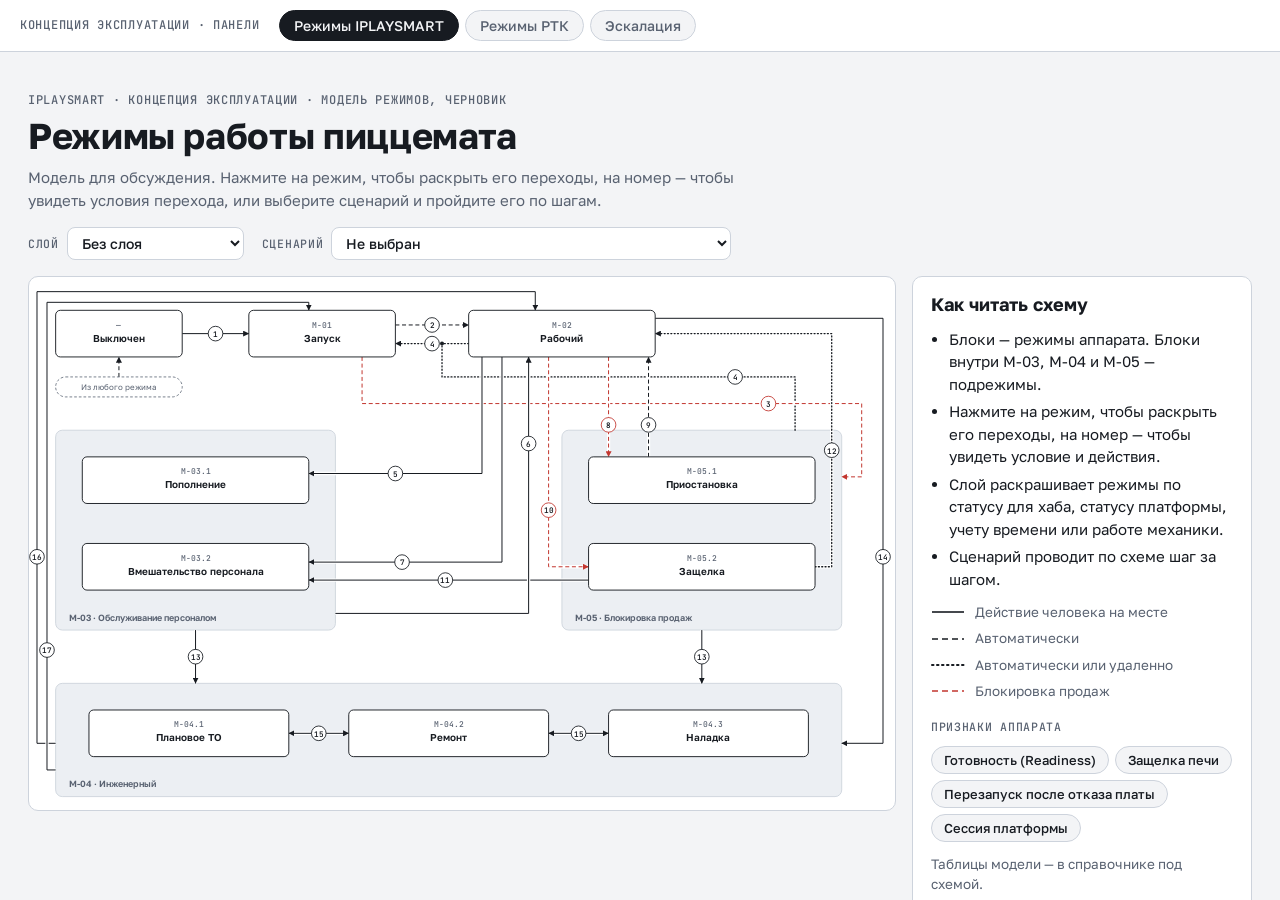
==== commit 307d17cb: "Add files via upload" ====
--- a/index.html
+++ b/index.html
@@ -3,727 +3,60 @@
 <head>
 <meta charset="utf-8">
 <meta name="viewport" content="width=device-width, initial-scale=1">
-<title>Режимы пиццемата IPLAYSMART</title>
+<title>Концепция эксплуатации: панели</title>
 <link rel="preconnect" href="https://fonts.googleapis.com">
 <link rel="preconnect" href="https://fonts.gstatic.com" crossorigin>
 <link rel="stylesheet" href="https://fonts.googleapis.com/css2?family=Golos+Text:wght@400;500;600;700&family=JetBrains+Mono:wght@400;500;600&display=swap">
-<style>/* Схема-лист: шапка с навигацией, панель управления, диаграмма во всю ширину, карточка выделения, справочные разделы */
-:root{
-  --bg:#f3f4f6; --surface:#ffffff; --fg:#171b21; --muted:#596271; --line:#cdd3dc; --comp:#eceff3; --sel:#e6eaf0;
-  --ok:#2e8049; --ok-bg:#e1f1e6;
-  --part:#a86e14; --part-bg:#f8edd4;
-  --pause:#3a66b8; --pause-bg:#e3ebfa;
-  --off:#b0413f; --off-bg:#f6e2e1;
-  --none:#768090; --none-bg:#e7eaee;
-  --danger:#c2362f;
-  --font-body:"Golos Text", system-ui, -apple-system, "Segoe UI", Roboto, Arial, sans-serif;
-  --font-mono:"JetBrains Mono", ui-monospace, SFMono-Regular, Menlo, Consolas, monospace;
-}
-@media (prefers-color-scheme: dark){
-  :root:not([data-theme="light"]){
-    --bg:#111317; --surface:#191c21; --fg:#e6e9ed; --muted:#9aa3af; --line:#343a44; --comp:#15181c; --sel:#232830;
-    --ok:#5fbf80; --ok-bg:#15291c; --part:#e0a64a; --part-bg:#32260e; --pause:#80a7ee; --pause-bg:#172239;
-    --off:#e2797a; --off-bg:#361b1c; --none:#9aa3b0; --none-bg:#22262d; --danger:#ef6b63;
-    color-scheme:dark;
-  }
-}
-:root[data-theme="dark"]{
-  --bg:#111317; --surface:#191c21; --fg:#e6e9ed; --muted:#9aa3af; --line:#343a44; --comp:#15181c; --sel:#232830;
-  --ok:#5fbf80; --ok-bg:#15291c; --part:#e0a64a; --part-bg:#32260e; --pause:#80a7ee; --pause-bg:#172239;
-  --off:#e2797a; --off-bg:#361b1c; --none:#9aa3b0; --none-bg:#22262d; --danger:#ef6b63;
-  color-scheme:dark;
-}
-body{background:var(--bg);color:var(--fg);font:15px/1.5 var(--font-body)}
-.wrap{max-width:1300px;margin:0 auto;padding-inline:20px;padding-block:32px 56px;display:grid;gap:20px}
-.eyebrow{font:500 12px/1.4 var(--font-mono);letter-spacing:.06em;text-transform:uppercase;color:var(--muted)}
-h1{font-size:clamp(26px,3.4vw,36px);line-height:1.15;font-weight:700;letter-spacing:-.01em;margin:6px 0 10px;text-wrap:balance}
-.lead{max-width:72ch;margin:0;color:var(--muted)}
-.meta{display:flex;flex-wrap:wrap;gap:6px 18px;margin-top:12px;font:500 13px var(--font-mono)}
-.toc{display:flex;flex-wrap:wrap;gap:6px 8px;margin-top:16px}
-.toc a{font:500 13px var(--font-body);color:var(--fg);text-decoration:none;padding:5px 11px;border:1px solid var(--line);border-radius:999px;background:var(--surface)}
-.toc a:hover{background:var(--sel)}
-.toolbar{display:flex;flex-wrap:wrap;align-items:center;gap:12px 28px;scroll-margin-top:16px}
-.group{display:flex;flex-wrap:wrap;align-items:center;gap:8px 14px;min-width:0}
-.glabel,.d-cols h4,.kv dt,th{font:500 11.5px var(--font-mono);letter-spacing:.06em;text-transform:uppercase;color:var(--muted)}
-.seg{display:inline-flex;flex-wrap:wrap;border:1px solid var(--line);border-radius:8px;padding:2px;background:var(--surface)}
-.seg button{font:500 13.5px var(--font-body);padding:6px 12px;border:0;border-radius:6px;background:transparent;color:var(--muted);cursor:pointer}
-.seg button[aria-pressed="true"]{background:var(--fg);color:var(--bg)}
-.seg button:focus-visible,.reset:focus-visible,.tlink:focus-visible,.goto:focus-visible,.toc a:focus-visible{outline:2px solid var(--fg);outline-offset:2px}
-.legend{display:flex;flex-wrap:wrap;gap:6px 14px;font-size:13px;color:var(--muted)}
-.legend span{display:inline-flex;align-items:center;gap:6px;white-space:nowrap}
-.sw{width:12px;height:12px;border-radius:3px;border:1.5px solid;display:inline-block}
-.lg line{stroke:var(--fg);stroke-width:1.6}
-.lg .dash{stroke-dasharray:6 4}
-.lg .dot{stroke-dasharray:1.5 3.5;stroke-linecap:round;stroke-width:2}
-.lg .danger{stroke:var(--danger);stroke-dasharray:6 4}
-.reset{font:500 13px var(--font-body);padding:6px 12px;border:1px solid var(--line);border-radius:8px;background:var(--surface);color:var(--fg);cursor:pointer}
-
-figure.diagram{margin:0;background:var(--surface);border:1px solid var(--line);border-radius:10px;overflow:hidden}
-.scroll{overflow-x:auto}
-#sm{display:block;width:100%;min-width:980px;height:auto;color:var(--fg)}
-figcaption{padding:10px 16px 14px;border-top:1px solid var(--line);font-size:13px;color:var(--muted)}
-#sm text{font-family:var(--font-body)}
-#sm .node rect{stroke-width:1.6}
-#sm .nid{font:500 11px var(--font-mono);fill:var(--muted);text-anchor:middle}
-#sm .nname{font-size:13.5px;font-weight:600;fill:var(--fg);text-anchor:middle}
-#sm .nstat{font-size:11px;font-weight:500;fill:var(--muted);text-anchor:middle}
-#sm .atitle{font-size:11.5px;font-weight:600;fill:var(--fg)}
-#sm .aval{font-size:11px;fill:var(--muted)}
-#sm .divl{stroke:var(--line);stroke-width:1}
-#sm .comp rect{fill:var(--comp);stroke:var(--line);stroke-width:1.3}
-#sm .ctitle{font-size:12.5px;font-weight:600;fill:var(--muted)}
-#sm .grp{fill:none;stroke:var(--muted);stroke-width:1.2;stroke-dasharray:4 3}
-#sm .pseudo rect{fill:var(--surface);stroke:var(--muted);stroke-width:1.2;stroke-dasharray:4 3}
-#sm .pseudo text{font-size:12px;fill:var(--muted);text-anchor:middle}
-#sm .tr path{fill:none;stroke-linejoin:round}
-#sm .tr path.halo{stroke:var(--surface);stroke-width:5}
-#sm .tr path.ln{stroke:var(--fg);stroke-width:1.5}
-#sm .tr.auto path.ln,#sm .tr.safety path.ln{stroke-dasharray:6 4}
-#sm .tr.remote path.ln{stroke-dasharray:1.5 3.5;stroke-linecap:round;stroke-width:2}
-#sm .tr.safety path.ln{stroke:var(--danger)}
-#sm .tr path.hit{stroke:transparent;stroke-width:14}
-#sm .junc{fill:var(--fg)}
-#sm .badge circle{fill:var(--surface);stroke:var(--fg);stroke-width:1.3}
-#sm .tr.safety .badge circle{stroke:var(--danger)}
-#sm .badge text{font:600 10.5px var(--font-mono);fill:var(--fg);text-anchor:middle;dominant-baseline:central}
-#sm .mk-fg{fill:var(--fg)}
-#sm .mk-danger{fill:var(--danger)}
-#sm .node,#sm .badge,#sm .pseudo,#sm .tr{cursor:pointer}
-#sm .node:focus,#sm .badge:focus,#sm .pseudo:focus{outline:none}
-#sm .node:focus-visible rect{stroke-width:3.2}
-#sm .badge:focus-visible circle{stroke-width:2.8}
-#sm .node,#sm .tr,#sm .pseudo,#sm .grp{transition:opacity .15s}
-#sm.has-sel .node:not(.on),#sm.has-sel .tr:not(.on),#sm.has-sel .pseudo:not(.on){opacity:.15}
-#sm.has-sel .comp:not(.on){opacity:.5}
-#sm .tr.on path.ln{stroke-width:2.6}
-#sm .tr.on .badge circle{stroke-width:2.2}
-#sm .node.cur rect{stroke-width:3.2}
-
-.detail{background:var(--surface);border:1px solid var(--line);border-radius:10px;padding:18px 20px;display:grid;gap:14px;min-width:0}
-.detail .hint{margin:0;color:var(--muted)}
-.d-head{display:flex;flex-wrap:wrap;align-items:baseline;gap:4px 12px}
-.d-id{font:600 13px var(--font-mono);color:var(--muted)}
-.d-head h3{margin:0;font-size:20px;line-height:1.25;font-weight:700;text-wrap:balance}
-.d-desc{margin:0;max-width:75ch}
-.chips{display:flex;flex-wrap:wrap;gap:8px}
-.chip{display:inline-flex;align-items:center;gap:8px;padding:4px 10px;border:1px solid var(--line);border-radius:999px;font-size:13px;background:var(--bg);max-width:100%}
-.chip b{font-weight:500;color:var(--muted);white-space:nowrap}
-.st{display:inline-flex;align-items:center;gap:7px}
-.st i{width:9px;height:9px;border-radius:50%;display:inline-block;flex:none}
-.d-cols{display:grid;grid-template-columns:repeat(auto-fit,minmax(280px,1fr));gap:14px 28px}
-.d-cols h4{margin:0 0 6px}
-.d-cols ul{list-style:none;margin:0;padding:0;display:grid;gap:4px}
-.tlink{display:grid;grid-template-columns:34px 1fr;gap:0 10px;width:100%;text-align:left;padding:6px 8px;border:0;border-radius:6px;background:transparent;color:var(--fg);font:inherit;cursor:pointer}
-.tlink:hover{background:var(--sel)}
-.tn{grid-row:span 2;font:600 11px var(--font-mono);display:inline-grid;place-items:center;width:28px;height:28px;border:1.3px solid var(--fg);border-radius:50%;align-self:start}
-.tlink.safety .tn{border-color:var(--danger)}
-.tlink span:not(.tn){font-size:14px;font-weight:500}
-.tlink small{font-size:13px;color:var(--muted)}
-.empty,.note{font-size:13.5px;color:var(--muted)}
-.note{margin:0;max-width:85ch}
-.kv{display:grid;grid-template-columns:max-content minmax(0,1fr);gap:8px 18px;margin:0}
-.kv dt{line-height:1.9}
-.kv dd{margin:0}
-.goto{display:inline-flex;align-items:center;gap:8px;padding:5px 12px;border:1px solid var(--line);border-radius:999px;background:var(--bg);color:var(--fg);font:500 13px var(--font-body);cursor:pointer}
-.goto:hover{background:var(--sel)}
-.goto code{font:600 12px var(--font-mono);color:var(--muted)}
-.rc{list-style:none;margin:0;padding:0;display:grid;gap:4px;font-size:14px}
-.rc i{font-style:normal;color:var(--muted)}
-
-.sec{display:grid;gap:10px;scroll-margin-top:16px;min-width:0}
-.sec h2{font-size:18px;font-weight:700;margin:8px 0 0}
-.sec h3{font-size:14.5px;font-weight:600;margin:6px 0 0}
-.sec p{margin:0;max-width:80ch}
-.card{background:var(--surface);border:1px solid var(--line);border-radius:10px;padding:16px 20px;display:grid;gap:10px;min-width:0}
-.cols2{display:grid;grid-template-columns:repeat(auto-fit,minmax(300px,1fr));gap:12px 32px}
-.plain,.steps{margin:0;padding-left:20px;display:grid;gap:4px}
-.tscroll{overflow-x:auto;background:var(--surface);border:1px solid var(--line);border-radius:10px}
-table{width:100%;min-width:820px;border-collapse:collapse;font-size:14px}
-table.wide{min-width:1120px}
-th{text-align:left;padding:10px 12px;border-bottom:1px solid var(--line);background:var(--surface);white-space:nowrap}
-td{padding:9px 12px;border-bottom:1px solid var(--line);vertical-align:top}
-tbody tr:last-child td{border-bottom:0}
-tbody tr[data-s],tbody tr[data-t]{cursor:pointer}
-tbody tr[data-s]:hover td,tbody tr[data-t]:hover td,tbody tr.sel td{background:var(--sel)}
-tbody tr.sel td:first-child{box-shadow:inset 3px 0 0 var(--fg)}
-tbody tr:focus-visible{outline:2px solid var(--fg);outline-offset:-2px}
-td.id{font:500 13px var(--font-mono);white-space:nowrap;font-variant-numeric:tabular-nums}
-tr.sub td.id{padding-left:28px;color:var(--muted)}
-tr.parent td:nth-child(2){font-weight:600}
-td.path{white-space:nowrap;font-weight:500}
-table.matrix{min-width:1080px}
-.matrix th.m{text-align:center;white-space:normal;min-width:96px}
-.matrix th.m small{display:block;font:400 11px var(--font-body);letter-spacing:0;text-transform:none;color:var(--muted)}
-.matrix td.c{text-align:center;vertical-align:middle;padding:6px}
-.cell{display:inline-flex;flex-direction:column;align-items:center;gap:2px;min-width:62px;padding:4px 6px;border-radius:6px;font-size:12.5px;font-weight:600;line-height:1.25}
-.cell small{font-weight:400;font-size:11px;max-width:112px}
-.c-y{background:var(--ok-bg);color:var(--ok)}
-.c-c{background:var(--part-bg);color:var(--part)}
-.c-n{color:var(--muted);font-weight:500}
-.c-u{border:1px dashed var(--muted);color:var(--muted);font-weight:500}
-td.cmd{font-weight:600;min-width:200px}
-td.cmd small{display:block;font:500 11.5px var(--font-mono);color:var(--muted);margin-top:3px}
-td.cmd span{display:block;font-weight:400;font-size:12.5px;color:var(--muted);margin-top:2px}
-.mlegend{display:flex;flex-wrap:wrap;gap:8px 14px;align-items:center;font-size:13px;color:var(--muted)}
-footer{font-size:13px;color:var(--muted);max-width:80ch}
-@media (prefers-reduced-motion: reduce){#sm .node,#sm .tr,#sm .pseudo,#sm .grp{transition:none}}
-:root{--shadow:0 10px 30px rgba(20,24,31,.16)}
-@media (prefers-color-scheme: dark){:root:not([data-theme="light"]){--shadow:0 10px 30px rgba(0,0,0,.55)}}
-:root[data-theme="dark"]{--shadow:0 10px 30px rgba(0,0,0,.55)}
-#tm{min-width:1340px}
-.ref{font:500 .9em var(--font-mono);color:inherit;background:none;border:0;border-bottom:1px dotted currentColor;padding:0;margin:0;cursor:pointer;line-height:inherit}
-.ref:hover{color:var(--pause)}
-.ref:focus-visible,.rc-x:focus-visible,#sm .fl:focus-visible rect{outline:2px solid var(--fg);outline-offset:2px}
-.refcard{position:fixed;left:16px;right:16px;bottom:calc(16px + env(safe-area-inset-bottom, 0px));z-index:10;max-width:640px;margin-inline:auto;background:var(--surface);border:1px solid var(--line);border-radius:12px;box-shadow:var(--shadow);padding:14px 16px;display:grid;gap:8px;max-height:55vh;overflow:auto}
-.rc-head{display:flex;align-items:baseline;gap:10px}
-.rc-head code{font:600 13px var(--font-mono)}
-.rc-head span{font-size:12.5px;color:var(--muted);flex:1;min-width:0}
-.rc-x{border:0;background:none;color:var(--muted);font-size:22px;line-height:1;cursor:pointer;padding:0 4px}
-.refcard p{margin:0;font-size:14px}
-.rc-st{font-size:12.5px;color:var(--muted)}
-tr.x td{color:var(--muted)}
-tr.x td:not(:first-child){font-style:italic}
-.dchip{display:inline-block;padding:2px 9px;border-radius:999px;font-size:12.5px;font-weight:600;white-space:nowrap}
-.d-ok{background:var(--ok-bg);color:var(--ok)}
-.d-none{background:var(--none-bg);color:var(--none)}
-.d-part{background:var(--part-bg);color:var(--part)}
-.d-pause{background:var(--pause-bg);color:var(--pause)}
-.steps li,.plain li{max-width:85ch}
-.detail ol{margin:0;padding-left:20px;display:grid;gap:3px}
-#sm .fbox{fill:var(--surface);stroke:var(--line);stroke-width:1.2}
-#sm .fl rect{fill:var(--bg);stroke:var(--muted);stroke-width:1}
-#sm .fl text{font-size:11.5px;fill:var(--fg)}
-#sm .fl{cursor:pointer;transition:opacity .15s}
-#sm .fl:focus{outline:none}
-#sm .fl.cur rect{stroke:var(--fg);stroke-width:2}
-#sm.has-sel .fl:not(.on){opacity:.35}
-@media (prefers-reduced-motion: reduce){#sm .fl{transition:none}}
+<style>
+:root{--bg:#f3f4f6;--surface:#ffffff;--fg:#171b21;--muted:#596271;--line:#cdd3dc;--sel:#e6eaf0;--font-body:"Golos Text",system-ui,-apple-system,"Segoe UI",Roboto,Arial,sans-serif;--font-mono:"JetBrains Mono",ui-monospace,Menlo,Consolas,monospace}
+@media (prefers-color-scheme: dark){:root:not([data-theme="light"]){--bg:#111317;--surface:#191c21;--fg:#e6e9ed;--muted:#9aa3af;--line:#343a44;--sel:#232830;color-scheme:dark}}
+:root[data-theme="dark"]{--bg:#111317;--surface:#191c21;--fg:#e6e9ed;--muted:#9aa3af;--line:#343a44;--sel:#232830;color-scheme:dark}
+html,body{margin:0;height:100%}
+body{background:var(--bg);color:var(--fg);font:15px/1.5 var(--font-body);display:flex;flex-direction:column}
+.bar{display:flex;flex-wrap:wrap;align-items:center;gap:8px 20px;padding:10px 20px;background:var(--surface);border-bottom:1px solid var(--line)}
+.bar .t{font:500 12px/1.4 var(--font-mono);letter-spacing:.06em;text-transform:uppercase;color:var(--muted)}
+.tabs{display:flex;flex-wrap:wrap;gap:6px}
+.tabs button{font:500 14px var(--font-body);padding:6px 14px;border:1px solid var(--line);border-radius:999px;background:var(--bg);color:var(--muted);cursor:pointer}
+.tabs button[aria-selected="true"]{background:var(--fg);color:var(--bg);border-color:var(--fg)}
+.tabs button:focus-visible{outline:2px solid var(--fg);outline-offset:2px}
+main{flex:1;min-height:0;position:relative}
+iframe{position:absolute;inset:0;width:100%;height:100%;border:0;background:var(--bg)}
 [hidden]{display:none!important}
-.wrap{max-width:1480px;gap:16px}
-header .lead{max-width:80ch}
-.controls{display:flex;flex-wrap:wrap;align-items:center;gap:10px 18px}
-.wrap > *{min-width:0}
-.ctl{display:inline-flex;align-items:center;gap:8px;max-width:100%;min-width:0;font:500 11.5px var(--font-mono);letter-spacing:.06em;text-transform:uppercase;color:var(--muted)}
-.ctl select{min-width:0;flex:0 1 auto;font:500 14px var(--font-body);letter-spacing:0;text-transform:none;color:var(--fg);background:var(--surface);border:1px solid var(--line);border-radius:8px;padding:6px 10px;max-width:100%}
-.ctl select:focus-visible{outline:2px solid var(--fg);outline-offset:2px}
-.main{display:grid;grid-template-columns:minmax(0,1fr);gap:16px;align-items:start}
-.side{background:var(--surface);border:1px solid var(--line);border-radius:10px;padding:16px 18px;display:grid;gap:12px;min-width:0;align-content:start}
-@media (min-width:1200px){
-  .main{grid-template-columns:minmax(0,1fr) 340px}
-  .side{position:sticky;top:calc(12px + env(safe-area-inset-top, 0px));max-height:calc(100vh - 24px);overflow:auto}
-}
-.side h3{margin:0;font-size:18px;line-height:1.25;font-weight:700;text-wrap:balance}
-.side p{margin:0}
-.side ul,.side ol{margin:0;padding-left:18px;display:grid;gap:5px}
-.side .kv{grid-template-columns:minmax(0,1fr);gap:2px 0}
-.side .kv dt{line-height:1.4;margin-top:8px}
-.side .kv dd{font-size:14px}
-.side .d-cols{grid-template-columns:minmax(0,1fr)}
-.crumb{font:500 12px var(--font-mono);color:var(--muted)}
-.back{justify-self:start;font:500 13px var(--font-body);padding:5px 10px;border:1px solid var(--line);border-radius:8px;background:var(--bg);color:var(--fg);cursor:pointer}
-.nav{display:flex;flex-wrap:wrap;gap:8px;align-items:center}
-.nav button{font:500 13.5px var(--font-body);padding:7px 14px;border:1px solid var(--line);border-radius:8px;background:var(--bg);color:var(--fg);cursor:pointer}
-.nav button.primary{background:var(--fg);color:var(--bg);border-color:var(--fg)}
-.nav button:disabled{opacity:.4;cursor:default}
-.nav .step{font:500 12px var(--font-mono);color:var(--muted);margin-left:auto}
-.back:focus-visible,.nav button:focus-visible,.tabs button:focus-visible,.refblock summary:focus-visible{outline:2px solid var(--fg);outline-offset:2px}
-.attrs{display:grid;gap:6px;margin:0;padding:10px 12px;background:var(--bg);border-radius:8px;font-size:13.5px}
-.attrs b{font-weight:600}
-.lgline{display:grid;grid-template-columns:34px 1fr;gap:6px 10px;align-items:center;font-size:13.5px;color:var(--muted)}
-.lgline svg line{stroke:var(--fg);stroke-width:1.6}
-.lgline .cyc{stroke-width:3}
-.lgline .thin{stroke:var(--muted);stroke-width:1.4}
-.lgline .dash{stroke-dasharray:6 4}
-.lgline .dot{stroke-dasharray:1.5 3.5;stroke-linecap:round;stroke-width:2}
-.lgline .danger{stroke:var(--danger);stroke-dasharray:6 4}
-#legend:empty{display:none}
-
-#sm{min-width:900px}
-@media (min-width:1200px){#sm{min-width:0}}
-#sm .nid{font-size:12px}
-#sm .nname{font-size:15px}
-#sm .nstat{font-size:12px}
-#sm .ctitle{font-size:13.5px}
-#sm .badge text{font-size:11.5px}
-#sm.v-ov #g-dt{display:none}
-#sm.v-dt #g-ov{display:none}
-#sm:not(.l-safety) #g-flags{display:none}
-#sm.l-none .node.atom rect{fill:var(--surface);stroke:var(--fg);stroke-width:1.4}
-#sm.v-ov.l-none .node.sub rect{fill:transparent;stroke:var(--muted);stroke-dasharray:4 3;stroke-width:1.2}
-#sm.v-ov.l-none .node.sub text{fill:var(--muted)}
-#sm .ag path{fill:none;stroke-linejoin:round}
-#sm .ag path.halo{stroke:var(--surface);stroke-width:6}
-#sm .ag path.ln{stroke:var(--muted);stroke-width:1.4}
-#sm .ag.cycle path.ln{stroke:var(--fg);stroke-width:2.8}
-#sm .ag.safety path.ln{stroke:var(--danger);stroke-dasharray:6 4}
-#sm .ag.remote path.ln{stroke-dasharray:1.5 3.5;stroke-linecap:round;stroke-width:2}
-#sm .ag path.hit{stroke:transparent;stroke-width:16}
-#sm .ag{cursor:pointer;transition:opacity .15s}
-#sm .ag:focus{outline:none}
-#sm .ag:focus-visible path.ln{stroke-width:4}
-#sm .pill rect{fill:var(--surface);stroke:var(--muted);stroke-width:1.2}
-#sm .pill text{font:600 11.5px var(--font-mono);fill:var(--muted);text-anchor:middle;dominant-baseline:central}
-#sm .mk-muted{fill:var(--muted)}
-#sm.has-sel .ag:not(.on){opacity:.15}
-#sm .ag.on path.ln{stroke-width:3.2}
-#sm.has-sel .tr.trail{opacity:.5}
-#sm.has-sel .node.trail{opacity:.65}
-@media (prefers-reduced-motion: reduce){#sm .ag{transition:none}}
-
-.refblock{background:var(--surface);border:1px solid var(--line);border-radius:10px;padding:0 18px}
-.refblock summary{cursor:pointer;padding:14px 0;font-weight:700;font-size:16px}
-.refblock summary span{font-weight:400;font-size:13.5px;color:var(--muted);margin-left:8px}
-.refblock[open]{padding-bottom:18px}
-.tabs{display:flex;flex-wrap:wrap;gap:6px;margin-bottom:14px}
-.tabs button{font:500 13.5px var(--font-body);padding:6px 12px;border:1px solid var(--line);border-radius:999px;background:var(--bg);color:var(--muted);cursor:pointer}
-.tabs button[aria-selected="true"]{background:var(--fg);color:var(--bg);border-color:var(--fg)}
-.tabp{display:grid;gap:10px;min-width:0}
-.pillsample{justify-self:start;font:600 11.5px var(--font-mono);color:var(--muted);border:1.2px solid var(--muted);border-radius:10px;padding:0 7px;line-height:18px}
-.rsec{display:grid;gap:10px;min-width:0}
-.rsec + .rsec{margin-top:10px}
-.rsec h3{margin:4px 0 0;font-size:16px;font-weight:700}
-.card p{margin:0;max-width:85ch}
-.dg{display:inline-block;margin-left:4px;padding:0 7px;border-radius:999px;font-size:11.5px;font-weight:600;line-height:18px;background:var(--off-bg);color:var(--off);white-space:nowrap}
-table.matrix{min-width:1220px}
-td.dz{font-size:13px;min-width:150px}
-.side h4{margin:6px 0 0;font:500 11.5px var(--font-mono);letter-spacing:.06em;text-transform:uppercase;color:var(--muted)}
-
-.side .chips{gap:6px}
-.pnav{display:flex;flex-wrap:wrap;gap:6px;margin-top:14px}
-.pnav a,.pnav span{font:500 13px var(--font-body);padding:5px 12px;border:1px solid var(--line);border-radius:999px;color:var(--fg);text-decoration:none;background:var(--surface)}
-.pnav span{background:var(--fg);color:var(--bg);border-color:var(--fg)}
-.pnav a:hover{background:var(--sel)}
-
-#sm .tr.lock path.ln{stroke:var(--danger);stroke-dasharray:6 4}
-#sm .tr.lock .badge circle{stroke:var(--danger)}
-#sm .node.comp rect{fill:var(--comp);stroke:var(--line)}
-#sm .node.comp.on rect{stroke:var(--muted)}
-#sm .junc{fill:var(--fg)}
-.scheme-only header,.scheme-only .controls,.scheme-only .side,.scheme-only .refblock,.scheme-only footer{display:none}
-.scheme-only .wrap{padding:0;max-width:none}
-.scheme-only .main{display:block}
-.scheme-only figure.diagram{border:0;border-radius:0}
-.scheme-only #sm{min-width:0}
 </style>
 </head>
 <body>
-<div class="wrap">
-  <header>
-    <div class="eyebrow">IPLAYSMART · Концепция эксплуатации · модель режимов, черновик</div>
-    <h1>Режимы работы пиццемата</h1>
-    <p class="lead">Модель для обсуждения. Нажмите на режим, чтобы раскрыть его переходы, на номер — чтобы увидеть условия перехода, или выберите сценарий и пройдите его по шагам.</p>
-    <nav class="pnav"><span aria-current="page">Режимы работы</span><a href="escalation.html">Эскалация</a></nav>
-  </header>
-
-  <div class="controls">
-    <label class="ctl" for="layer">Слой
-      <select id="layer">
-        <option value="none">Без слоя</option>
-        <option value="hub">Статус для хаба</option>
-        <option value="plat">Статус платформы</option>
-        <option value="time">Учет времени</option>
-        <option value="motion">Механика и нагрев</option>
-      </select>
-    </label>
-    <label class="ctl" for="scen">Сценарий
-      <select id="scen"><option value="">Не выбран</option></select>
-    </label>
-    <div class="legend" id="legend"></div>
+<div class="bar">
+  <span class="t">Концепция эксплуатации · панели</span>
+  <div class="tabs" role="tablist" aria-label="Панели">
+    <button type="button" role="tab" data-p="ips" aria-selected="true">Режимы IPLAYSMART</button>
+    <button type="button" role="tab" data-p="rtk" aria-selected="false">Режимы РТК</button>
+    <button type="button" role="tab" data-p="esc" aria-selected="false">Эскалация</button>
   </div>
-
-  <div class="main">
-    <figure class="diagram" id="fig">
-      <div class="scroll">
-        <svg id="sm" viewBox="0 0 1300 800" role="group" aria-label="Схема режимов пиццемата: режимы, подрежимы и переходы"></svg>
-      </div>
-    </figure>
-    <aside class="side" id="card" aria-live="polite"></aside>
-  </div>
-
-  <details class="refblock" id="ref">
-    <summary>Справочник модели<span>принципы, режимы, переходы, причины отказа, отказы, команды, заказ, параметры, решения, вопросы</span></summary>
-    <div class="tabs" role="tablist" aria-label="Разделы справочника" id="tabs"></div>
-    <div id="tabps"></div>
-  </details>
-
-  <footer>Панель построена из той же модели, что и документ «IPS_ Концепция эксплуатации» (model/ips-model.js). Факты — по агенту 2.2.25, ЧТЗ v1.1, ICD-IPSM rev01 и документам изготовителя. Пометка «Требует обсуждения» означает предложение, не утвержденное владельцем продукта.</footer>
 </div>
+<main id="frames"></main>
+<script type="application/json" id="pages">{"ips":"<!doctype html>\n<html lang=\"ru\">\n<head>\n<meta charset=\"utf-8\">\n<meta name=\"viewport\" content=\"width=device-width, initial-scale=1\">\n<title>Режимы пиццемата IPLAYSMART<\/title>\n<link rel=\"preconnect\" href=\"https://fonts.googleapis.com\">\n<link rel=\"preconnect\" href=\"https://fonts.gstatic.com\" crossorigin>\n<link rel=\"stylesheet\" href=\"https://fonts.googleapis.com/css2?family=Golos+Text:wght@400;500;600;700&family=JetBrains+Mono:wght@400;500;600&display=swap\">\n<style>/* Схема-лист: шапка с навигацией, панель управления, диаграмма во всю ширину, карточка выделения, справочные разделы */\n:root{\n  --bg:#f3f4f6; --surface:#ffffff; --fg:#171b21; --muted:#596271; --line:#cdd3dc; --comp:#eceff3; --sel:#e6eaf0;\n  --ok:#2e8049; --ok-bg:#e1f1e6;\n  --part:#a86e14; --part-bg:#f8edd4;\n  --pause:#3a66b8; --pause-bg:#e3ebfa;\n  --off:#b0413f; --off-bg:#f6e2e1;\n  --none:#768090; --none-bg:#e7eaee;\n  --danger:#c2362f;\n  --font-body:\"Golos Text\", system-ui, -apple-system, \"Segoe UI\", Roboto, Arial, sans-serif;\n  --font-mono:\"JetBrains Mono\", ui-monospace, SFMono-Regular, Menlo, Consolas, monospace;\n}\n@media (prefers-color-scheme: dark){\n  :root:not([data-theme=\"light\"]){\n    --bg:#111317; --surface:#191c21; --fg:#e6e9ed; --muted:#9aa3af; --line:#343a44; --comp:#15181c; --sel:#232830;\n    --ok:#5fbf80; --ok-bg:#15291c; --part:#e0a64a; --part-bg:#32260e; --pause:#80a7ee; --pause-bg:#172239;\n    --off:#e2797a; --off-bg:#361b1c; --none:#9aa3b0; --none-bg:#22262d; --danger:#ef6b63;\n    color-scheme:dark;\n  }\n}\n:root[data-theme=\"dark\"]{\n  --bg:#111317; --surface:#191c21; --fg:#e6e9ed; --muted:#9aa3af; --line:#343a44; --comp:#15181c; --sel:#232830;\n  --ok:#5fbf80; --ok-bg:#15291c; --part:#e0a64a; --part-bg:#32260e; --pause:#80a7ee; --pause-bg:#172239;\n  --off:#e2797a; --off-bg:#361b1c; --none:#9aa3b0; --none-bg:#22262d; --danger:#ef6b63;\n  color-scheme:dark;\n}\nbody{background:var(--bg);color:var(--fg);font:15px/1.5 var(--font-body)}\n.wrap{max-width:1300px;margin:0 auto;padding-inline:20px;padding-block:32px 56px;display:grid;gap:20px}\n.eyebrow{font:500 12px/1.4 var(--font-mono);letter-spacing:.06em;text-transform:uppercase;color:var(--muted)}\nh1{font-size:clamp(26px,3.4vw,36px);line-height:1.15;font-weight:700;letter-spacing:-.01em;margin:6px 0 10px;text-wrap:balance}\n.lead{max-width:72ch;margin:0;color:var(--muted)}\n.meta{display:flex;flex-wrap:wrap;gap:6px 18px;margin-top:12px;font:500 13px var(--font-mono)}\n.toc{display:flex;flex-wrap:wrap;gap:6px 8px;margin-top:16px}\n.toc a{font:500 13px var(--font-body);color:var(--fg);text-decoration:none;padding:5px 11px;border:1px solid var(--line);border-radius:999px;background:var(--surface)}\n.toc a:hover{background:var(--sel)}\n.toolbar{display:flex;flex-wrap:wrap;align-items:center;gap:12px 28px;scroll-margin-top:16px}\n.group{display:flex;flex-wrap:wrap;align-items:center;gap:8px 14px;min-width:0}\n.glabel,.d-cols h4,.kv dt,th{font:500 11.5px var(--font-mono);letter-spacing:.06em;text-transform:uppercase;color:var(--muted)}\n.seg{display:inline-flex;flex-wrap:wrap;border:1px solid var(--line);border-radius:8px;padding:2px;background:var(--surface)}\n.seg button{font:500 13.5px var(--font-body);padding:6px 12px;border:0;border-radius:6px;background:transparent;color:var(--muted);cursor:pointer}\n.seg button[aria-pressed=\"true\"]{background:var(--fg);color:var(--bg)}\n.seg button:focus-visible,.reset:focus-visible,.tlink:focus-visible,.goto:focus-visible,.toc a:focus-visible{outline:2px solid var(--fg);outline-offset:2px}\n.legend{display:flex;flex-wrap:wrap;gap:6px 14px;font-size:13px;color:var(--muted)}\n.legend span{display:inline-flex;align-items:center;gap:6px;white-space:nowrap}\n.sw{width:12px;height:12px;border-radius:3px;border:1.5px solid;display:inline-block}\n.lg line{stroke:var(--fg);stroke-width:1.6}\n.lg .dash{stroke-dasharray:6 4}\n.lg .dot{stroke-dasharray:1.5 3.5;stroke-linecap:round;stroke-width:2}\n.lg .danger{stroke:var(--danger);stroke-dasharray:6 4}\n.reset{font:500 13px var(--font-body);padding:6px 12px;border:1px solid var(--line);border-radius:8px;background:var(--surface);color:var(--fg);cursor:pointer}\n\nfigure.diagram{margin:0;background:var(--surface);border:1px solid var(--line);border-radius:10px;overflow:hidden}\n.scroll{overflow-x:auto}\n#sm{display:block;width:100%;min-width:980px;height:auto;color:var(--fg)}\nfigcaption{padding:10px 16px 14px;border-top:1px solid var(--line);font-size:13px;color:var(--muted)}\n#sm text{font-family:var(--font-body)}\n#sm .node rect{stroke-width:1.6}\n#sm .nid{font:500 11px var(--font-mono);fill:var(--muted);text-anchor:middle}\n#sm .nname{font-size:13.5px;font-weight:600;fill:var(--fg);text-anchor:middle}\n#sm .nstat{font-size:11px;font-weight:500;fill:var(--muted);text-anchor:middle}\n#sm .atitle{font-size:11.5px;font-weight:600;fill:var(--fg)}\n#sm .aval{font-size:11px;fill:var(--muted)}\n#sm .divl{stroke:var(--line);stroke-width:1}\n#sm .comp rect{fill:var(--comp);stroke:var(--line);stroke-width:1.3}\n#sm .ctitle{font-size:12.5px;font-weight:600;fill:var(--muted)}\n#sm .grp{fill:none;stroke:var(--muted);stroke-width:1.2;stroke-dasharray:4 3}\n#sm .pseudo rect{fill:var(--surface);stroke:var(--muted);stroke-width:1.2;stroke-dasharray:4 3}\n#sm .pseudo text{font-size:12px;fill:var(--muted);text-anchor:middle}\n#sm .tr path{fill:none;stroke-linejoin:round}\n#sm .tr path.halo{stroke:var(--surface);stroke-width:5}\n#sm .tr path.ln{stroke:var(--fg);stroke-width:1.5}\n#sm .tr.auto path.ln,#sm .tr.safety path.ln{stroke-dasharray:6 4}\n#sm .tr.remote path.ln{stroke-dasharray:1.5 3.5;stroke-linecap:round;stroke-width:2}\n#sm .tr.safety path.ln{stroke:var(--danger)}\n#sm .tr path.hit{stroke:transparent;stroke-width:14}\n#sm .junc{fill:var(--fg)}\n#sm .badge circle{fill:var(--surface);stroke:var(--fg);stroke-width:1.3}\n#sm .tr.safety .badge circle{stroke:var(--danger)}\n#sm .badge text{font:600 10.5px var(--font-mono);fill:var(--fg);text-anchor:middle;dominant-baseline:central}\n#sm .mk-fg{fill:var(--fg)}\n#sm .mk-danger{fill:var(--danger)}\n#sm .node,#sm .badge,#sm .pseudo,#sm .tr{cursor:pointer}\n#sm .node:focus,#sm .badge:focus,#sm .pseudo:focus{outline:none}\n#sm .node:focus-visible rect{stroke-width:3.2}\n#sm .badge:focus-visible circle{stroke-width:2.8}\n#sm .node,#sm .tr,#sm .pseudo,#sm .grp{transition:opacity .15s}\n#sm.has-sel .node:not(.on),#sm.has-sel .tr:not(.on),#sm.has-sel .pseudo:not(.on){opacity:.15}\n#sm.has-sel .comp:not(.on){opacity:.5}\n#sm .tr.on path.ln{stroke-width:2.6}\n#sm .tr.on .badge circle{stroke-width:2.2}\n#sm .node.cur rect{stroke-width:3.2}\n\n.detail{background:var(--surface);border:1px solid var(--line);border-radius:10px;padding:18px 20px;display:grid;gap:14px;min-width:0}\n.detail .hint{margin:0;color:var(--muted)}\n.d-head{display:flex;flex-wrap:wrap;align-items:baseline;gap:4px 12px}\n.d-id{font:600 13px var(--font-mono);color:var(--muted)}\n.d-head h3{margin:0;font-size:20px;line-height:1.25;font-weight:700;text-wrap:balance}\n.d-desc{margin:0;max-width:75ch}\n.chips{display:flex;flex-wrap:wrap;gap:8px}\n.chip{display:inline-flex;align-items:center;gap:8px;padding:4px 10px;border:1px solid var(--line);border-radius:999px;font-size:13px;background:var(--bg);max-width:100%}\n.chip b{font-weight:500;color:var(--muted);white-space:nowrap}\n.st{display:inline-flex;align-items:center;gap:7px}\n.st i{width:9px;height:9px;border-radius:50%;display:inline-block;flex:none}\n.d-cols{display:grid;grid-template-columns:repeat(auto-fit,minmax(280px,1fr));gap:14px 28px}\n.d-cols h4{margin:0 0 6px}\n.d-cols ul{list-style:none;margin:0;padding:0;display:grid;gap:4px}\n.tlink{display:grid;grid-template-columns:34px 1fr;gap:0 10px;width:100%;text-align:left;padding:6px 8px;border:0;border-radius:6px;background:transparent;color:var(--fg);font:inherit;cursor:pointer}\n.tlink:hover{background:var(--sel)}\n.tn{grid-row:span 2;font:600 11px var(--font-mono);display:inline-grid;place-items:center;width:28px;height:28px;border:1.3px solid var(--fg);border-radius:50%;align-self:start}\n.tlink.safety .tn{border-color:var(--danger)}\n.tlink span:not(.tn){font-size:14px;font-weight:500}\n.tlink small{font-size:13px;color:var(--muted)}\n.empty,.note{font-size:13.5px;color:var(--muted)}\n.note{margin:0;max-width:85ch}\n.kv{display:grid;grid-template-columns:max-content minmax(0,1fr);gap:8px 18px;margin:0}\n.kv dt{line-height:1.9}\n.kv dd{margin:0}\n.goto{display:inline-flex;align-items:center;gap:8px;padding:5px 12px;border:1px solid var(--line);border-radius:999px;background:var(--bg);color:var(--fg);font:500 13px var(--font-body);cursor:pointer}\n.goto:hover{background:var(--sel)}\n.goto code{font:600 12px var(--font-mono);color:var(--muted)}\n.rc{list-style:none;margin:0;padding:0;display:grid;gap:4px;font-size:14px}\n.rc i{font-style:normal;color:var(--muted)}\n\n.sec{display:grid;gap:10px;scroll-margin-top:16px;min-width:0}\n.sec h2{font-size:18px;font-weight:700;margin:8px 0 0}\n.sec h3{font-size:14.5px;font-weight:600;margin:6px 0 0}\n.sec p{margin:0;max-width:80ch}\n.card{background:var(--surface);border:1px solid var(--line);border-radius:10px;padding:16px 20px;display:grid;gap:10px;min-width:0}\n.cols2{display:grid;grid-template-columns:repeat(auto-fit,minmax(300px,1fr));gap:12px 32px}\n.plain,.steps{margin:0;padding-left:20px;display:grid;gap:4px}\n.tscroll{overflow-x:auto;background:var(--surface);border:1px solid var(--line);border-radius:10px}\ntable{width:100%;min-width:820px;border-collapse:collapse;font-size:14px}\ntable.wide{min-width:1120px}\nth{text-align:left;padding:10px 12px;border-bottom:1px solid var(--line);background:var(--surface);white-space:nowrap}\ntd{padding:9px 12px;border-bottom:1px solid var(--line);vertical-align:top}\ntbody tr:last-child td{border-bottom:0}\ntbody tr[data-s],tbody tr[data-t]{cursor:pointer}\ntbody tr[data-s]:hover td,tbody tr[data-t]:hover td,tbody tr.sel td{background:var(--sel)}\ntbody tr.sel td:first-child{box-shadow:inset 3px 0 0 var(--fg)}\ntbody tr:focus-visible{outline:2px solid var(--fg);outline-offset:-2px}\ntd.id{font:500 13px var(--font-mono);white-space:nowrap;font-variant-numeric:tabular-nums}\ntr.sub td.id{padding-left:28px;color:var(--muted)}\ntr.parent td:nth-child(2){font-weight:600}\ntd.path{white-space:nowrap;font-weight:500}\ntable.matrix{min-width:1080px}\n.matrix th.m{text-align:center;white-space:normal;min-width:96px}\n.matrix th.m small{display:block;font:400 11px var(--font-body);letter-spacing:0;text-transform:none;color:var(--muted)}\n.matrix td.c{text-align:center;vertical-align:middle;padding:6px}\n.cell{display:inline-flex;flex-direction:column;align-items:center;gap:2px;min-width:62px;padding:4px 6px;border-radius:6px;font-size:12.5px;font-weight:600;line-height:1.25}\n.cell small{font-weight:400;font-size:11px;max-width:112px}\n.c-y{background:var(--ok-bg);color:var(--ok)}\n.c-c{background:var(--part-bg);color:var(--part)}\n.c-n{color:var(--muted);font-weight:500}\n.c-u{border:1px dashed var(--muted);color:var(--muted);font-weight:500}\ntd.cmd{font-weight:600;min-width:200px}\ntd.cmd small{display:block;font:500 11.5px var(--font-mono);color:var(--muted);margin-top:3px}\ntd.cmd span{display:block;font-weight:400;font-size:12.5px;color:var(--muted);margin-top:2px}\n.mlegend{display:flex;flex-wrap:wrap;gap:8px 14px;align-items:center;font-size:13px;color:var(--muted)}\nfooter{font-size:13px;color:var(--muted);max-width:80ch}\n@media (prefers-reduced-motion: reduce){#sm .node,#sm .tr,#sm .pseudo,#sm .grp{transition:none}}\n:root{--shadow:0 10px 30px rgba(20,24,31,.16)}\n@media (prefers-color-scheme: dark){:root:not([data-theme=\"light\"]){--shadow:0 10px 30px rgba(0,0,0,.55)}}\n:root[data-theme=\"dark\"]{--shadow:0 10px 30px rgba(0,0,0,.55)}\n#tm{min-width:1340px}\n.ref{font:500 .9em var(--font-mono);color:inherit;background:none;border:0;border-bottom:1px dotted currentColor;padding:0;margin:0;cursor:pointer;line-height:inherit}\n.ref:hover{color:var(--pause)}\n.ref:focus-visible,.rc-x:focus-visible,#sm .fl:focus-visible rect{outline:2px solid var(--fg);outline-offset:2px}\n.refcard{position:fixed;left:16px;right:16px;bottom:calc(16px + env(safe-area-inset-bottom, 0px));z-index:10;max-width:640px;margin-inline:auto;background:var(--surface);border:1px solid var(--line);border-radius:12px;box-shadow:var(--shadow);padding:14px 16px;display:grid;gap:8px;max-height:55vh;overflow:auto}\n.rc-head{display:flex;align-items:baseline;gap:10px}\n.rc-head code{font:600 13px var(--font-mono)}\n.rc-head span{font-size:12.5px;color:var(--muted);flex:1;min-width:0}\n.rc-x{border:0;background:none;color:var(--muted);font-size:22px;line-height:1;cursor:pointer;padding:0 4px}\n.refcard p{margin:0;font-size:14px}\n.rc-st{font-size:12.5px;color:var(--muted)}\ntr.x td{color:var(--muted)}\ntr.x td:not(:first-child){font-style:italic}\n.dchip{display:inline-block;padding:2px 9px;border-radius:999px;font-size:12.5px;font-weight:600;white-space:nowrap}\n.d-ok{background:var(--ok-bg);color:var(--ok)}\n.d-none{background:var(--none-bg);color:var(--none)}\n.d-part{background:var(--part-bg);color:var(--part)}\n.d-pause{background:var(--pause-bg);color:var(--pause)}\n.steps li,.plain li{max-width:85ch}\n.detail ol{margin:0;padding-left:20px;display:grid;gap:3px}\n#sm .fbox{fill:var(--surface);stroke:var(--line);stroke-width:1.2}\n#sm .fl rect{fill:var(--bg);stroke:var(--muted);stroke-width:1}\n#sm .fl text{font-size:11.5px;fill:var(--fg)}\n#sm .fl{cursor:pointer;transition:opacity .15s}\n#sm .fl:focus{outline:none}\n#sm .fl.cur rect{stroke:var(--fg);stroke-width:2}\n#sm.has-sel .fl:not(.on){opacity:.35}\n@media (prefers-reduced-motion: reduce){#sm .fl{transition:none}}\n[hidden]{display:none!important}\n.wrap{max-width:1480px;gap:16px}\nheader .lead{max-width:80ch}\n.controls{display:flex;flex-wrap:wrap;align-items:center;gap:10px 18px}\n.wrap > *{min-width:0}\n.ctl{display:inline-flex;align-items:center;gap:8px;max-width:100%;min-width:0;font:500 11.5px var(--font-mono);letter-spacing:.06em;text-transform:uppercase;color:var(--muted)}\n.ctl select{min-width:0;flex:0 1 auto;font:500 14px var(--font-body);letter-spacing:0;text-transform:none;color:var(--fg);background:var(--surface);border:1px solid var(--line);border-radius:8px;padding:6px 10px;max-width:100%}\n.ctl select:focus-visible{outline:2px solid var(--fg);outline-offset:2px}\n.main{display:grid;grid-template-columns:minmax(0,1fr);gap:16px;align-items:start}\n.side{background:var(--surface);border:1px solid var(--line);border-radius:10px;padding:16px 18px;display:grid;gap:12px;min-width:0;align-content:start}\n@media (min-width:1200px){\n  .main{grid-template-columns:minmax(0,1fr) 340px}\n  .side{position:sticky;top:calc(12px + env(safe-area-inset-top, 0px));max-height:calc(100vh - 24px);overflow:auto}\n}\n.side h3{margin:0;font-size:18px;line-height:1.25;font-weight:700;text-wrap:balance}\n.side p{margin:0}\n.side ul,.side ol{margin:0;padding-left:18px;display:grid;gap:5px}\n.side .kv{grid-template-columns:minmax(0,1fr);gap:2px 0}\n.side .kv dt{line-height:1.4;margin-top:8px}\n.side .kv dd{font-size:14px}\n.side .d-cols{grid-template-columns:minmax(0,1fr)}\n.crumb{font:500 12px var(--font-mono);color:var(--muted)}\n.back{justify-self:start;font:500 13px var(--font-body);padding:5px 10px;border:1px solid var(--line);border-radius:8px;background:var(--bg);color:var(--fg);cursor:pointer}\n.nav{display:flex;flex-wrap:wrap;gap:8px;align-items:center}\n.nav button{font:500 13.5px var(--font-body);padding:7px 14px;border:1px solid var(--line);border-radius:8px;background:var(--bg);color:var(--fg);cursor:pointer}\n.nav button.primary{background:var(--fg);color:var(--bg);border-color:var(--fg)}\n.nav button:disabled{opacity:.4;cursor:default}\n.nav .step{font:500 12px var(--font-mono);color:var(--muted);margin-left:auto}\n.back:focus-visible,.nav button:focus-visible,.tabs button:focus-visible,.refblock summary:focus-visible{outline:2px solid var(--fg);outline-offset:2px}\n.attrs{display:grid;gap:6px;margin:0;padding:10px 12px;background:var(--bg);border-radius:8px;font-size:13.5px}\n.attrs b{font-weight:600}\n.lgline{display:grid;grid-template-columns:34px 1fr;gap:6px 10px;align-items:center;font-size:13.5px;color:var(--muted)}\n.lgline svg line{stroke:var(--fg);stroke-width:1.6}\n.lgline .cyc{stroke-width:3}\n.lgline .thin{stroke:var(--muted);stroke-width:1.4}\n.lgline .dash{stroke-dasharray:6 4}\n.lgline .dot{stroke-dasharray:1.5 3.5;stroke-linecap:round;stroke-width:2}\n.lgline .danger{stroke:var(--danger);stroke-dasharray:6 4}\n#legend:empty{display:none}\n\n#sm{min-width:900px}\n@media (min-width:1200px){#sm{min-width:0}}\n#sm .nid{font-size:12px}\n#sm .nname{font-size:15px}\n#sm .nstat{font-size:12px}\n#sm .ctitle{font-size:13.5px}\n#sm .badge text{font-size:11.5px}\n#sm.v-ov #g-dt{display:none}\n#sm.v-dt #g-ov{display:none}\n#sm:not(.l-safety) #g-flags{display:none}\n#sm.l-none .node.atom rect{fill:var(--surface);stroke:var(--fg);stroke-width:1.4}\n#sm.v-ov.l-none .node.sub rect{fill:transparent;stroke:var(--muted);stroke-dasharray:4 3;stroke-width:1.2}\n#sm.v-ov.l-none .node.sub text{fill:var(--muted)}\n#sm .ag path{fill:none;stroke-linejoin:round}\n#sm .ag path.halo{stroke:var(--surface);stroke-width:6}\n#sm .ag path.ln{stroke:var(--muted);stroke-width:1.4}\n#sm .ag.cycle path.ln{stroke:var(--fg);stroke-width:2.8}\n#sm .ag.safety path.ln{stroke:var(--danger);stroke-dasharray:6 4}\n#sm .ag.remote path.ln{stroke-dasharray:1.5 3.5;stroke-linecap:round;stroke-width:2}\n#sm .ag path.hit{stroke:transparent;stroke-width:16}\n#sm .ag{cursor:pointer;transition:opacity .15s}\n#sm .ag:focus{outline:none}\n#sm .ag:focus-visible path.ln{stroke-width:4}\n#sm .pill rect{fill:var(--surface);stroke:var(--muted);stroke-width:1.2}\n#sm .pill text{font:600 11.5px var(--font-mono);fill:var(--muted);text-anchor:middle;dominant-baseline:central}\n#sm .mk-muted{fill:var(--muted)}\n#sm.has-sel .ag:not(.on){opacity:.15}\n#sm .ag.on path.ln{stroke-width:3.2}\n#sm.has-sel .tr.trail{opacity:.5}\n#sm.has-sel .node.trail{opacity:.65}\n@media (prefers-reduced-motion: reduce){#sm .ag{transition:none}}\n\n.refblock{background:var(--surface);border:1px solid var(--line);border-radius:10px;padding:0 18px}\n.refblock summary{cursor:pointer;padding:14px 0;font-weight:700;font-size:16px}\n.refblock summary span{font-weight:400;font-size:13.5px;color:var(--muted);margin-left:8px}\n.refblock[open]{padding-bottom:18px}\n.tabs{display:flex;flex-wrap:wrap;gap:6px;margin-bottom:14px}\n.tabs button{font:500 13.5px var(--font-body);padding:6px 12px;border:1px solid var(--line);border-radius:999px;background:var(--bg);color:var(--muted);cursor:pointer}\n.tabs button[aria-selected=\"true\"]{background:var(--fg);color:var(--bg);border-color:var(--fg)}\n.tabp{display:grid;gap:10px;min-width:0}\n.pillsample{justify-self:start;font:600 11.5px var(--font-mono);color:var(--muted);border:1.2px solid var(--muted);border-radius:10px;padding:0 7px;line-height:18px}\n.rsec{display:grid;gap:10px;min-width:0}\n.rsec + .rsec{margin-top:10px}\n.rsec h3{margin:4px 0 0;font-size:16px;font-weight:700}\n.card p{margin:0;max-width:85ch}\n.dg{display:inline-block;margin-left:4px;padding:0 7px;border-radius:999px;font-size:11.5px;font-weight:600;line-height:18px;background:var(--off-bg);color:var(--off);white-space:nowrap}\ntable.matrix{min-width:1220px}\ntd.dz{font-size:13px;min-width:150px}\n.side h4{margin:6px 0 0;font:500 11.5px var(--font-mono);letter-spacing:.06em;text-transform:uppercase;color:var(--muted)}\n\n.side .chips{gap:6px}\n.pnav{display:flex;flex-wrap:wrap;gap:6px;margin-top:14px}\n.pnav a,.pnav span{font:500 13px var(--font-body);padding:5px 12px;border:1px solid var(--line);border-radius:999px;color:var(--fg);text-decoration:none;background:var(--surface)}\n.pnav span{background:var(--fg);color:var(--bg);border-color:var(--fg)}\n.pnav a:hover{background:var(--sel)}\n\n#sm .tr.lock path.ln{stroke:var(--danger);stroke-dasharray:6 4}\n#sm .tr.lock .badge circle{stroke:var(--danger)}\n#sm .node.comp rect{fill:var(--comp);stroke:var(--line)}\n#sm .node.comp.on rect{stroke:var(--muted)}\n#sm .junc{fill:var(--fg)}\n.scheme-only header,.scheme-only .controls,.scheme-only .side,.scheme-only .refblock,.scheme-only footer{display:none}\n.scheme-only .wrap{padding:0;max-width:none}\n.scheme-only .main{display:block}\n.scheme-only figure.diagram{border:0;border-radius:0}\n.scheme-only #sm{min-width:0}\n<\/style>\n<\/head>\n<body>\n<div class=\"wrap\">\n  <header>\n    <div class=\"eyebrow\">IPLAYSMART · Концепция эксплуатации · модель режимов, черновик<\/div>\n    <h1>Режимы работы пиццемата<\/h1>\n    <p class=\"lead\">Модель для обсуждения. Нажмите на режим, чтобы раскрыть его переходы, на номер — чтобы увидеть условия перехода, или выберите сценарий и пройдите его по шагам.<\/p>  <\/header>\n\n  <div class=\"controls\">\n    <label class=\"ctl\" for=\"layer\">Слой\n      <select id=\"layer\">\n        <option value=\"none\">Без слоя<\/option>\n        <option value=\"hub\">Статус для хаба<\/option>\n        <option value=\"plat\">Статус платформы<\/option>\n        <option value=\"time\">Учет времени<\/option>\n        <option value=\"motion\">Механика и нагрев<\/option>\n      <\/select>\n    <\/label>\n    <label class=\"ctl\" for=\"scen\">Сценарий\n      <select id=\"scen\"><option value=\"\">Не выбран<\/option><\/select>\n    <\/label>\n    <div class=\"legend\" id=\"legend\"><\/div>\n  <\/div>\n\n  <div class=\"main\">\n    <figure class=\"diagram\" id=\"fig\">\n      <div class=\"scroll\">\n        <svg id=\"sm\" viewBox=\"0 0 1300 800\" role=\"group\" aria-label=\"Схема режимов пиццемата: режимы, подрежимы и переходы\"><\/svg>\n      <\/div>\n    <\/figure>\n    <aside class=\"side\" id=\"card\" aria-live=\"polite\"><\/aside>\n  <\/div>\n\n  <details class=\"refblock\" id=\"ref\">\n    <summary>Справочник модели<span>принципы, режимы, переходы, причины отказа, отказы, команды, заказ, параметры, решения, вопросы<\/span><\/summary>\n    <div class=\"tabs\" role=\"tablist\" aria-label=\"Разделы справочника\" id=\"tabs\"><\/div>\n    <div id=\"tabps\"><\/div>\n  <\/details>\n\n  <footer>Панель построена из той же модели, что и документ «IPS_ Концепция эксплуатации» (model/ips-model.js). Факты — по агенту 2.2.25, ЧТЗ v1.1, ICD-IPSM rev01 и документам изготовителя. Пометка «Требует обсуждения» означает предложение, не утвержденное владельцем продукта.<\/footer>\n<\/div>\n<script>\nconst M = {\"meta\":{\"title\":\"Концепция эксплуатации\",\"object\":\"вендинговый аппарат разогрева пиццы IPLAYSMART\",\"code\":\"ConOps-IPSM\",\"org\":\"ООО «Кибершеф». Москва, 2026\",\"rev\":\"00\",\"date\":\"03.11.2026\",\"status\":\"Черновик\",\"basis\":\"Агент шлюза 2.2.25 на обоих аппаратах, Android-приложение изготовителя 1.1.66\"},\"intro\":{\"background\":[\"Пиццемат IPLAYSMART (вендинговый аппарат разогрева пиццы 5-го поколения, изготовитель Guangzhou iPlaySmart Technology) продает замороженную пиццу, разогревает ее и выдает покупателю в окно выдачи. Аппарат работает в Контуре зоны кафетерия магазина «ВкусВилл»: заказ и оплата проходят на кассе самообслуживания (КСО) Контура, хаб интеграции передает аппарату оплаченный заказ.\",\"Аппарат — покупное готовое изделие. Штатное Android-приложение изготовителя (Aiwan, com.aiwan.automat) управляет платой готовки и связано с облаком изготовителя. Интегратор встроил в приложение шлюз (агент): локальный REST-интерфейс для хаба, локальный MQTT для подрядчика хаба и канал в систему мониторинга RB Monitoring. Механику, нагрев и холодильник аппарата интегратор не меняет.\",\"Документ описывает эксплуатацию аппарата в Контуре: режимы, роли, переходы, сценарии штатной и нештатной работы. Устройство шлюза и форматы обмена описаны в ICD-IPSM и ЧТЗ интеграции, документ ссылается на них и не повторяет их.\",\"Описано состояние на пилоте (две точки) и целевое решение. Отличия этапов приведены в приложении Г. Положения с пометкой «Требует обсуждения» — предложения, они не подтверждены владельцем продукта.\"],\"kpi\":[[\"Показатель\",\"Значение\"],[\"Пропускная способность\",\"Ограничена одной печью: пиццы готовятся по одной. Время цикла задает программа разогрева товара (по продукт-листу этапа 1 — 260 °C, 130 с) плюс перемещения. Целевое значение не определено\"],[\"Коэффициент эксплуатационной готовности\",\"Не определено. Измеряется по времени в M-02 с открытым приемом в часы работы точки (раздел 2.4, приложение Е.2)\"],[\"Доля заказов без итога\",\"Цель — ноль заказов в статусе «ожидание» дольше 15 мин. Обеспечено агентом с 2.2.20 (приложение Е.6)\"],[\"Время реакции на блокировку\",\"Не определено. Защелку печи снимает человек после осмотра (раздел 2.4)\"],[\"Конфигурация\",\"Единая для всех точек: одна сборка APK с агентом, один формат обмена с хабом\"]],\"assumptions\":[\"Аппарат стоит в торговом зале с поддерживаемым климатом. Изготовитель допускает установку внутри и снаружи помещения, без дождя и прямого солнца, с зазором не менее 30 см за задней стенкой для отвода тепла.\",\"Магазин дает электропитание 220 В с заземлением (номинальная мощность по руководству — 8,7 кВт), сетевое подключение (Ethernet или LTE-модем) и место для пополнения.\",\"Оплата и фискализация выполняются в Контуре на КСО. Хаб передает аппарату только оплаченные заказы. Возврат денег по невыданной позиции выполняет Контур по итогу, который сообщил аппарат.\",\"Пиццы поступают замороженными в коробках 12″ и хранятся в холодильной камере аппарата в ячейках, сгруппированных по видам. Пополняет и отмечает ячейки сотрудник магазина.\",\"Аппарат и КСО находятся в одном сегменте локальной сети точки. Хаб обращается к аппарату по LAN, без облака изготовителя.\",\"Мониторинг ведет диспетчер в RB Monitoring. Удаленный доступ инженера — через ADB-туннель через VPS интегратора.\",\"Ремонт механики, печи и холодильника выполняет сервисный инженер. Запасные части — по перечню изнашиваемых деталей изготовителя.\"],\"limits\":[\"Кнопки аварийного останова нет. Чтобы остановить аппарат немедленно, его обесточивают (акт приемки от 30.07.2026).\",\"Датчика «пицца в печи» нет. После невыданной позиции аппарат не знает, осталась ли пицца в камере, поэтому ставит защелку печи до осмотра человеком.\",\"Датчиков улицы, испарителя и влажности нет. Аппарат сообщает только температуру холодильной камеры и печи.\",\"Вход в сервисное меню защищен служебным кодом изготовителя. Персонал и инженер программно не различаются.\",\"Плата готовки управляется только через приложение изготовителя по последовательному порту. Интегратор не меняет прошивку платы и форматы JSON подрядчика хаба.\",\"Второй вход в облако изготовителя от имени аппарата запрещен: он вытесняет сессию аппарата.\"],\"modules\":[[\"Узел\",\"Назначение\"],[\"Холодильная камера\",\"Хранение замороженной пиццы в ячейках (на экране пополнения — 01…67), группы ячеек по видам пиццы. Режимы охлаждения или заморозки, оттаивание по таймеру, УФ-обеззараживание\"],[\"Тележка и лоток ячеек\",\"Извлекают коробку из ячейки и через дверцу холодильника подают ее в печь\"],[\"Печь\",\"Разогрев: нагревательные элементы, СВЧ или оба способа. Поддон с подъемом, вилка, поворотный стол. Программа разогрева задается на товар\"],[\"Окно выдачи\",\"Автоматическая дверь с фотоэлементом защиты от прищемления\"],[\"Компьютер аппарата\",\"Android 7.1.2 (rk3288), сенсорный экран, приложение изготовителя с агентом интегратора, Termux (локальный брокер MQTT, ADB-туннель)\"],[\"Плата готовки\",\"Управляет механикой и нагревом, отвечает на опрос статуса и сообщает температуры\"]],\"customer\":[\"Покупатель выбирает пиццу на КСО, оплачивает заказ (СБП, банковская карта, приложение ВкусВилл), получает чек и номер заказа.\",\"Хаб передает аппарату оплаченный заказ (POST /v1/vend). Аппарат принимает заказ и ставит позиции в очередь платы.\",\"Плата извлекает коробку из ячейки, разогревает пиццу и выдает ее в окно. На КСО покупатель видит «Заказ готов».\",\"Покупатель забирает пиццу из окна выдачи. Кнопка «Следующий заказ» на КСО освобождает кассу.\",\"Если позиция не выдана, аппарат сообщает итог «не выдан» с причиной. Возврат денег выполняет Контур.\"],\"externals\":[[\"Внешняя система\",\"Взаимодействие с аппаратом\"],[\"Хаб интеграции Контура (через КСО)\",\"Передает оплаченные заказы (REST :8787), получает перечень ячеек и остатки, итоги позиций, хартбит и ошибки (MQTT :1883). Интерфейс IF-27, документ ICD-IPSM\"],[\"RB Monitoring (диспетчеризация)\",\"Получает статус аппарата, температуры, фазы заказов и ошибки по MQTTS с клиентским сертификатом. Передает команды: опрос, остатки, перезагрузка, ADB-туннель, обновление агента\"],[\"Облако изготовителя Aiwan\",\"Учет заказов и ячеек изготовителя. Обмен ведет только приложение аппарата. Хаб и диспетчер к облаку не обращаются\"],[\"Репозиторий релизов агента\",\"Источник пакета обновления (OTA) агента\"],[\"VPS интегратора\",\"Обратный ADB-туннель для удаленной диагностики и установки\"],[\"Инженерная инфраструктура магазина\",\"Электропитание, сеть, размещение\"]]},\"needs\":[[\"Заинтересованная сторона\",\"Ожидание от аппарата\"],[\"Бизнес\",\"Продажа горячей пиццы без персонала у аппарата, предсказуемая выручка\"],[\"Покупатель\",\"Горячая пицца за несколько минут после оплаты. Если пицца не выдана — честный итог и возврат денег\"],[\"Сотрудник магазина\",\"Пополнение по понятной инструкции за несколько минут, без инженерной квалификации\"],[\"Диспетчер\",\"Видеть, доступен ли аппарат и почему нет, получать события о невыдаче и блокировках, восстанавливать работу удаленно, где это безопасно\"],[\"Подрядчик хаба\",\"Стабильный контракт REST и MQTT, однозначный итог каждой позиции\"],[\"Сервисный инженер\",\"Диагностика по журналам и дампам обмена с платой без выезда, ремонт механики на месте\"],[\"Интегратор (разработчик агента)\",\"Обновление агента удаленно, без потери настроек и сертификатов, с откатом через ADB\"]],\"functions\":[[\"Функция\",\"Что делает аппарат\"],[\"Прием заказов\",\"Принимает от хаба оплаченный заказ, проверяет готовность и остаток, ставит позиции в очередь платы. Отказывает с причиной (409, 503), если принять нельзя\"],[\"Хранение\",\"Держит пиццу в холодильной камере, ведет остатки ячеек по отметкам персонала, останавливает продажу при превышении температуры\"],[\"Приготовление и выдача\",\"Подает коробку в печь, разогревает по программе товара, выдает в окно\"],[\"Учет итога\",\"Ведет журнал заказов, сообщает итог каждой позиции: выдан, частично, не выдан, не подтвержден\"],[\"Защита от повторной готовки\",\"Ставит защелку печи после невыданной позиции, пока человек не проверит камеру\"],[\"Самовосстановление\",\"Перезапускает приложение, если плата не приняла задачу готовки, и передает дело инженеру при повторе\"],[\"Мониторинг\",\"Публикует хартбит, температуры, фазы заказов и ошибки на платформу и в локальный MQTT\"],[\"Удаленное обслуживание\",\"Выполняет команды платформы из белого списка, принимает обновление агента, открывает ADB-туннель\"]],\"roles\":[[\"Роль\",\"Что делает с аппаратом\"],[\"Покупатель\",\"Оплачивает заказ на КСО, забирает пиццу из окна выдачи\"],[\"Сотрудник магазина\",\"Пополняет ячейки и отмечает их в сервисном меню. По вызову диспетчера осматривает печь и окно выдачи, извлекает оставшуюся пиццу, сообщает «камера пуста». Не пользуется тестовым окном\"],[\"Диспетчер\",\"Следит за аппаратами в RB Monitoring, отдает удаленные команды, снимает защелку печи после подтверждения человека на месте, вызывает инженера\"],[\"Сервисный инженер\",\"ТО, ремонт и наладка на месте: тестовое окно, позиционирование ячеек, программы разогрева, устранение замятий\"],[\"Инженер-интегратор\",\"Выпускает агент, диагностирует по журналам и дампам удаленно, устанавливает APK\"],[\"Технолог\",\"Задает товар, время и температуру разогрева. С аппаратом напрямую не работает\"],[\"Изготовитель\",\"Гарантия и поддержка механики, печи, холодильника и приложения\"]],\"hmi\":[[\"Кто\",\"Средство\",\"Назначение\"],[\"Покупатель\",\"КСО Контура\",\"Выбор, оплата, номер заказа, «Заказ готов»\"],[\"Покупатель\",\"Окно выдачи\",\"Получение пиццы\"],[\"Покупатель\",\"Экран аппарата\",\"Состояние аппарата и выдачи. Продажа с экрана аппарата в Контуре не используется\"],[\"Сотрудник, инженер\",\"Ключ дверей аппарата\",\"Доступ к холодильной камере и узлам\"],[\"Сотрудник, инженер\",\"Сервисное меню (служебный код)\",\"Отметка ячеек, сброс ошибок, журнал отказов, пауза, перезапуск. Тестовое окно — только инженер\"],[\"Диспетчер\",\"RB Monitoring\",\"Статус, температуры, события, команды\"],[\"Инженер-интегратор\",\"ADB-туннель, локальный REST\",\"Журналы, дампы, снятие защелки, установка APK\"]],\"principles\":[\"Режим выделяется, если он отличается от соседних хотя бы одним из пяти признаков и это отличие можно проверить: прием заказов, механика и нагрев, кто внутри аппарата, статус для хаба, учет времени.\",\"Подрежим наследует свойства режима и добавляет свои. Подрежимы одного режима взаимоисключающие.\",\"Типовой день проходит так: M-02 → M-03.1 → M-02. Аппарат включен круглосуточно, потому что холодильная камера хранит товар. Работа вне часов точки требует обсуждения (В-01).\",\"Готовность к заказу определяется одним правилом Readiness: плата отвечала на опрос не более 30 с назад, статус платы не 7, защелки печи нет. То же значение получают хаб (/health, iplaysmart/status) и платформа.\",\"В RB Monitoring признак online означает живую сессию MQTTS, а не готовность. Готовность смотрят в /health. Два «онлайна» не смешивают.\",\"Защелка печи снимается только после того, как человек на месте подтвердил, что камера пуста. Перезапуск, перезагрузка и обновление защелку не снимают.\",\"Пока открыто сервисное меню, приложение закрывает порт платы. Сервисное меню и тестовое окно не открывают, пока в очереди есть заказ.\",\"Заказ не висит без итога: позиция без событий платы закрывается по таймауту с причиной (приложение Е.6).\",\"Агент не готовит пиццу сам. Готовка начинается только по оплаченному заказу хаба или по команде инженера в тестовом окне.\",\"Опасные удаленные команды выполняются только при пустой очереди и только из режима, указанного в приложении Е.5.\"],\"modes\":[{\"id\":\"OFF\",\"disp\":\"—\",\"name\":\"Выключен\",\"purpose\":\"Монтаж, перевозка, пропадание сети, остановка вместо аварийного останова\",\"accept\":\"Нет\",\"motion\":\"Обесточены. Холодильная камера не охлаждает\",\"person\":\"По процедуре\",\"hub\":\"Нет связи: соединение с :8787 отклонено или таймаут\",\"plat\":\"online:false по Will\",\"time\":\"В часы работы точки — организационный простой, иначе не учитывается\"},{\"id\":\"M-01\",\"disp\":\"M-01\",\"name\":\"Запуск\",\"purpose\":\"Загрузка Android, автозапуск брокера и туннеля, старт приложения и агента, выход на главный экран, возобновление опроса платы, прогрев печи\",\"accept\":\"Нет\",\"motion\":\"Самопроверка изготовителя, прогрев печи\",\"person\":\"Никого\",\"hub\":\"Нет связи, затем /health online:false\",\"plat\":\"online:false до сессии MQTTS\",\"time\":\"Как у режима, из которого выполнен вход\"},{\"id\":\"M-02\",\"disp\":\"M-02\",\"name\":\"Рабочий\",\"purpose\":\"Прием, разогрев и выдача пиццы\",\"accept\":\"Да, если нет причин П1\",\"motion\":\"Автоматически по заказу\",\"person\":\"Никого, двери закрыты\",\"hub\":\"/health online:true или 409 с причиной\",\"plat\":\"online:true, фазы заказов\",\"time\":\"Рабочее время, при причинах П1 — по причине\"},{\"id\":\"M-03\",\"disp\":\"M-03\",\"name\":\"Обслуживание персоналом\",\"purpose\":\"Работы сотрудника магазина через дверь и сервисное меню\"},{\"id\":\"M-03.1\",\"disp\":\"M-03.1\",\"name\":\"Пополнение\",\"purpose\":\"Загрузка коробок в ячейки, отметка ячеек и сохранение по видам, проверка сроков, уборка\",\"accept\":\"Нет\",\"motion\":\"Опрос платы прерван сервисным меню\",\"person\":\"Сотрудник магазина\",\"hub\":\"online:false через 30 с после закрытия порта\",\"plat\":\"online:true (сессия жива)\",\"time\":\"Плановый простой\"},{\"id\":\"M-03.2\",\"disp\":\"M-03.2\",\"name\":\"Вмешательство персонала\",\"purpose\":\"Осмотр печи и окна выдачи, извлечение оставшейся пиццы, сброс ошибок по указанию диспетчера\",\"accept\":\"Нет\",\"motion\":\"Опрос платы прерван сервисным меню\",\"person\":\"Сотрудник магазина\",\"hub\":\"online:false\",\"plat\":\"online:true\",\"time\":\"Внеплановый простой\"},{\"id\":\"M-04\",\"disp\":\"M-04\",\"name\":\"Инженерный\",\"purpose\":\"Работы сервисного инженера на месте\"},{\"id\":\"M-04.1\",\"disp\":\"M-04.1\",\"name\":\"Плановое ТО\",\"purpose\":\"ТО по регламенту изготовителя: чистка, проверка механики, печи, холодильника\",\"accept\":\"Нет\",\"motion\":\"Ручное управление из тестового окна\",\"person\":\"Сервисный инженер\",\"hub\":\"online:false\",\"plat\":\"online:true\",\"time\":\"Плановый простой\"},{\"id\":\"M-04.2\",\"disp\":\"M-04.2\",\"name\":\"Ремонт\",\"purpose\":\"Устранение отказа: замятие коробки, мотор, датчик, печь, холодильник\",\"accept\":\"Нет\",\"motion\":\"Ручное управление из тестового окна\",\"person\":\"Сервисный инженер\",\"hub\":\"online:false\",\"plat\":\"online:true\",\"time\":\"Внеплановый простой\"},{\"id\":\"M-04.3\",\"disp\":\"M-04.3\",\"name\":\"Наладка\",\"purpose\":\"Пусконаладка, позиционирование ячеек, программы разогрева, установка APK на месте, перемещение, вывод из эксплуатации\",\"accept\":\"Нет\",\"motion\":\"Ручное управление из тестового окна\",\"person\":\"Сервисный инженер, интегратор\",\"hub\":\"online:false\",\"plat\":\"online:true\",\"time\":\"Плановый простой\"},{\"id\":\"M-05\",\"disp\":\"M-05\",\"name\":\"Блокировка продаж\",\"purpose\":\"Аппарат включен, на главном экране, но заказы не принимает\"},{\"id\":\"M-05.1\",\"disp\":\"M-05.1\",\"name\":\"Приостановка\",\"purpose\":\"Статус платы 7 («использование приостановлено»), превышение температуры холодильной камеры, пауза из сервисного меню. Снимается автоматически или с экрана\",\"accept\":\"Нет, 409\",\"motion\":\"Готовка не начинается, охлаждение работает\",\"person\":\"Никого\",\"hub\":\"online:false, событие machine_blocked\",\"plat\":\"online:true, событие блокировки\",\"time\":\"Внеплановый простой, пауза — по причине\"},{\"id\":\"M-05.2\",\"disp\":\"M-05.2\",\"name\":\"Защелка\",\"purpose\":\"После невыданной позиции в камере может остаться пицца, либо плата повторно не принимает задачи готовки. Снимается только после проверки человеком\",\"accept\":\"Нет, 409\",\"motion\":\"Новая готовка запрещена\",\"person\":\"Никого до осмотра\",\"hub\":\"online:false, oven_blocked:true с причиной и заказом\",\"plat\":\"online:true, блокирующее событие\",\"time\":\"Внеплановый простой\"}],\"flags\":[{\"id\":\"ready\",\"name\":\"Готовность (Readiness)\",\"set\":\"Плата ответила на опрос не более 30 с назад, статус платы не 7, защелки нет\",\"clear\":\"Нарушено любое условие\",\"act\":\"Определяет online в /health и iplaysmart/status. /v1/vend при online:false отвечает 409\",\"t\":[2,6,9,12]},{\"id\":\"latch\",\"name\":\"Защелка печи\",\"set\":\"Позиция «не выдан» (пицца могла остаться в камере), повторный отказ платы в течение часа после перезапуска, процесс не перезапустился за 90 с\",\"clear\":\"POST /v1/oven/clear после подтверждения человека на месте, что камера пуста. Успешная выдача\",\"act\":\"Хранится в файле, переживает перезапуск и обновление. Запрещает новую готовку. Событие oven_blocked на платформу\",\"t\":[3,10,11,12]},{\"id\":\"restart\",\"name\":\"Перезапуск после отказа платы\",\"set\":\"Плата не подтвердила задачу готовки за 45 с (первый раз)\",\"clear\":\"Новый процесс приложения\",\"act\":\"/v1/vend отвечает 409 «повторите через минуту», очередь не отправляется, приложение перезапускается не чаще раза в час\",\"t\":[4]},{\"id\":\"plat\",\"name\":\"Сессия платформы\",\"set\":\"Установлена сессия MQTTS с RB Monitoring\",\"clear\":\"60 с без входящих пакетов, обрыв сети\",\"act\":\"Без сессии удаленные команды не доходят, события фаз заказа теряются (очереди платформы нет)\",\"t\":[]}],\"attrs02\":[[\"Признак\",\"Значения\",\"Правила\"],[\"П1 Прием\",\"Перечень активных причин отказа в приеме. Пустой перечень — прием открыт\",\"Причины и учет времени — в приложении Е.2. Причина снимается сама при устранении\"],[\"П2 Исполнение\",\"Простой (0), Готовит (1), Нужно подтверждение (2) — статус платы\",\"Пока плата не в простое или в очереди есть позиции, сервисное меню, тестовое окно, перезагрузку и обновление не выполняют\"],[\"П3 Состав меню\",\"Ячейки с остатком больше нуля и включенным каналом\",\"Остаток уменьшается при выдаче и задается отметкой ячеек или POST /v1/stock. Хаб опрашивает /v1/channels раз в 5 мин\"]],\"trans\":[{\"n\":1,\"from\":[\"OFF\"],\"to\":[\"M-01\"],\"fromL\":\"Выключен\",\"toL\":\"M-01\",\"kind\":\"human\",\"who\":\"Сотрудник или инженер на месте; автоматически при возврате сети\",\"cond\":\"Подано питание\",\"act\":\"Загрузка Android, автозапуск брокера MQTT и ADB-туннеля, запуск приложения и агента\"},{\"n\":2,\"from\":[\"M-01\"],\"to\":[\"M-02\"],\"fromL\":\"M-01\",\"toL\":\"M-02\",\"kind\":\"auto\",\"who\":\"Автоматически\",\"cond\":\"Главный экран продаж на переднем плане, плата отвечает на опрос, статус платы не 7, защелки нет\",\"act\":\"/health online:true, хартбит iplaysmart/status, статус на платформу\"},{\"n\":3,\"from\":[\"M-01\"],\"to\":[\"M-05\"],\"fromL\":\"M-01\",\"toL\":\"M-05\",\"kind\":\"lock\",\"who\":\"Автоматически\",\"cond\":\"При старте действует защелка печи из файла или плата сообщает статус 7\",\"act\":\"Отказ в приеме, /health oven_blocked:true или machine_blocked\"},{\"n\":4,\"from\":[\"M-02\",\"M-05\"],\"to\":[\"M-01\"],\"fromL\":\"M-02, M-05\",\"toL\":\"M-01\",\"kind\":\"remote\",\"who\":\"Автоматически: первый отказ платы принять задачу, падение процесса. Диспетчер удаленно: перезагрузка, обновление агента\",\"cond\":\"Для команд диспетчера — очередь пуста, П2 = «Простой». Авто-перезапуск — не чаще раза в час\",\"act\":\"Позиции, не начатые до перезапуска, закрываются через 60 с после старта с причиной «автомат перезапускался». Начатые — через 15 мин как неподтвержденные\"},{\"n\":5,\"from\":[\"M-02\"],\"to\":[\"M-03.1\"],\"fromL\":\"M-02\",\"toL\":\"M-03.1\",\"kind\":\"human\",\"who\":\"Сотрудник, ключ и сервисное меню\",\"cond\":\"Очередь пуста, П2 = «Простой». Сейчас проверяется только организационно\",\"act\":\"Сервисное меню закрывает порт платы, через 30 с /health online:false\"},{\"n\":6,\"from\":[\"M-03\"],\"to\":[\"M-02\"],\"fromL\":\"M-03\",\"toL\":\"M-02\",\"kind\":\"human\",\"who\":\"Сотрудник, выход из меню «Назад»\",\"cond\":\"Ячейки отмечены и сохранены по видам, двери закрыты, защелки нет\",\"act\":\"Главный экран, опрос платы возобновлен. Если защелка не снята, аппарат остается в M-05.2\"},{\"n\":7,\"from\":[\"M-02\"],\"to\":[\"M-03.2\"],\"fromL\":\"M-02\",\"toL\":\"M-03.2\",\"kind\":\"human\",\"who\":\"Сотрудник по вызову диспетчера\",\"cond\":\"Ошибка платы, пицца не забрана или застряла в окне выдачи. Очередь пуста\",\"act\":\"Как T-05\"},{\"n\":8,\"from\":[\"M-02\"],\"to\":[\"M-05.1\"],\"fromL\":\"M-02\",\"toL\":\"M-05.1\",\"kind\":\"lock\",\"who\":\"Автоматически; сотрудник — пауза\",\"cond\":\"Статус платы 7, температура камеры выше порога отключения, кнопка «Пауза» в сервисном меню\",\"act\":\"409 на /v1/vend, событие machine_blocked (blocking:true)\"},{\"n\":9,\"from\":[\"M-05.1\"],\"to\":[\"M-02\"],\"fromL\":\"M-05.1\",\"toL\":\"M-02\",\"kind\":\"auto\",\"who\":\"Автоматически; сотрудник — снятие паузы с экрана\",\"cond\":\"Статус 7 снят (авто-сброс с 2.2.7), температура вернулась в норму за время восстановления, пауза снята\",\"act\":\"Событие machine_unblocked, прием открыт\"},{\"n\":10,\"from\":[\"M-02\"],\"to\":[\"M-05.2\"],\"fromL\":\"M-02\",\"toL\":\"M-05.2\",\"kind\":\"lock\",\"who\":\"Автоматически\",\"cond\":\"Позиция «не выдан» (плата вернула ошибку, пицца могла остаться в камере); повторный отказ платы в течение часа после авто-перезапуска; процесс жив через 90 с после отказа\",\"act\":\"Защелка в файле, 409 «нужна проверка печи» или «нужен техник», событие oven_blocked или блокирующее board_no_ack на платформу\"},{\"n\":11,\"from\":[\"M-05.2\"],\"to\":[\"M-03.2\"],\"fromL\":\"M-05.2\",\"toL\":\"M-03.2\",\"kind\":\"human\",\"who\":\"Сотрудник или инженер на месте по вызову диспетчера\",\"cond\":\"—\",\"act\":\"Защелка сохраняется до T-12\"},{\"n\":12,\"from\":[\"M-05.2\"],\"to\":[\"M-02\"],\"fromL\":\"M-05.2\",\"toL\":\"M-02\",\"kind\":\"remote\",\"who\":\"Диспетчер или интегратор удаленно, POST /v1/oven/clear\",\"cond\":\"Человек на месте подтвердил: камера печи пуста, окно выдачи свободно, причина отказа платы устранена\",\"act\":\"Событие oven_cleared на платформу, прием открыт\"},{\"n\":13,\"from\":[\"M-03\",\"M-05\"],\"to\":[\"M-04\"],\"fromL\":\"M-03, M-05\",\"toL\":\"M-04\",\"kind\":\"human\",\"who\":\"Сервисный инженер на месте\",\"cond\":\"Вызов диспетчера, замятие, отказ механизма, повторная защелка\",\"act\":\"Инженер работает из сервисного меню и тестового окна\"},{\"n\":14,\"from\":[\"M-02\"],\"to\":[\"M-04\"],\"fromL\":\"M-02\",\"toL\":\"M-04\",\"kind\":\"human\",\"who\":\"Сервисный инженер на месте\",\"cond\":\"Очередь пуста, П2 = «Простой». Плановое ТО — по графику\",\"act\":\"Как T-05\"},{\"n\":15,\"from\":[\"M-04\"],\"to\":[\"M-04\"],\"fromL\":\"M-04.x\",\"toL\":\"M-04.y\",\"kind\":\"human\",\"who\":\"Сервисный инженер\",\"cond\":\"—\",\"act\":\"—\"},{\"n\":16,\"from\":[\"M-04\"],\"to\":[\"M-02\"],\"fromL\":\"M-04\",\"toL\":\"M-02\",\"kind\":\"human\",\"who\":\"Сервисный инженер, выход из меню\",\"cond\":\"После ремонта, замены узла или позиционирования выполнен тестовый цикл. Двери закрыты, защелка снята\",\"act\":\"Как T-06\"},{\"n\":17,\"from\":[\"M-04\"],\"to\":[\"M-01\"],\"fromL\":\"M-04\",\"toL\":\"M-01\",\"kind\":\"human\",\"who\":\"Сервисный инженер или интегратор\",\"cond\":\"Перезапуск приложения, установка APK, перезагрузка\",\"act\":\"Как T-04. После установки проверить запуск агента и /health\"},{\"n\":18,\"from\":[\"*\"],\"to\":[\"OFF\"],\"fromL\":\"Любой\",\"toL\":\"Выключен\",\"kind\":\"auto\",\"who\":\"Автоматически при пропадании сети; человек на месте — выключение, в том числе вместо аварийного останова\",\"cond\":\"Для штатного выключения — очередь пуста, окно выдачи свободно\",\"act\":\"Очередь платы в памяти теряется. При возврате сети — T-01\"}],\"reasons\":[[\"Причина\",\"Возникает\",\"Снимается\",\"Ответ /v1/vend\",\"Учет времени\"],[\"Нет остатка в ячейке\",\"Остаток канала 0 или канал выключен\",\"Пополнение и отметка ячейки, POST /v1/stock\",\"409 по позиции\",\"Организационный простой, если пусты все ячейки\"],[\"Предыдущий заказ еще передается\",\"Предыдущий /v1/vend не передан в очередь (до 30 с)\",\"Окончание передачи\",\"503\",\"Рабочее время\"],[\"Перезапуск после отказа платы\",\"Плата не подтвердила задачу 45 с\",\"Новый процесс\",\"409 «повторите через минуту»\",\"Внеплановый простой\"],[\"Плата не отвечает\",\"Нет ответа на опрос 30 с\",\"Ответ платы\",\"409\",\"Внеплановый простой, в M-03 и M-04 — по режиму\"],[\"Статус платы 7\",\"Плата сообщила «использование приостановлено»\",\"Авто-сброс, сброс ошибок\",\"409\",\"Внеплановый простой (M-05.1)\"],[\"Температура камеры выше порога\",\"Функция изготовителя «температура автоотключения»\",\"Возврат температуры за время восстановления\",\"409\",\"Внеплановый простой (M-05.1)\"],[\"Пауза\",\"Кнопка в сервисном меню\",\"Снятие паузы с экрана\",\"409\",\"Требует обсуждения: плановый или организационный\"],[\"Защелка печи\",\"T-10\",\"T-12\",\"409 с причиной\",\"Внеплановый простой (M-05.2)\"],[\"Нет связи хаба с аппаратом\",\"Сбой LAN, падение приложения\",\"Восстановление связи\",\"Таймаут\",\"Организационный простой, при падении приложения — внеплановый\"],[\"Вне часов работы точки\",\"График точки\",\"Начало графика\",\"Требует обсуждения (В-01)\",\"Не учитывается\"]],\"reasonsNote\":\"Правило старшинства: при нескольких причинах время учитывается по старшей категории — внеплановый, затем организационный, затем плановый простой. Без причин — рабочее время. Категории учета предложены по образцу РТК и требуют утверждения.\",\"failures\":{\"intro\":\"Отказ, требующий инженера, — состояние, которое сотрудник магазина и диспетчер не устраняют удаленно или без инструмента. К таким отказам относятся:\",\"items\":[\"замятие коробки (обычно при загрузке не язычком вперед) — аппарат стоит до приезда инженера,\",\"отказ мотора, концевика или датчика тележки, лотка, двери холодильника, печи или окна выдачи (событие error_raised с кодом платы),\",\"повторный отказ платы принять задачу готовки в течение часа после авто-перезапуска («нужен техник»),\",\"перегрев или недостаточный нагрев печи, задымление,\",\"холодильная камера не держит температуру, обледенение при выключенном оттаивании,\",\"отказ фотоэлемента окна выдачи (дверь не закрывается при ярком свете).\"],\"note\":\"Перечень составлен по руководству изготовителя и журналу инцидентов пилота. Классификацию «критический / существенный» требует утвердить владелец продукта (В-07).\"},\"rcols\":[\"M-01\",\"M-02\",\"M-03\",\"M-04\",\"M-05.1\",\"M-05.2\"],\"cmds\":[{\"cmd\":\"ping\",\"ch\":\"Платформа\",\"danger\":\"Нет\",\"cells\":{\"M-01\":[\"y\"],\"M-02\":[\"y\"],\"M-03\":[\"y\"],\"M-04\":[\"y\"],\"M-05.1\":[\"y\"],\"M-05.2\":[\"y\"]},\"note\":\"Ответ pong\"},{\"cmd\":\"stock / get_stock\",\"ch\":\"Платформа\",\"danger\":\"Нет\",\"cells\":{\"M-02\":[\"y\"],\"M-03\":[\"y\"],\"M-04\":[\"y\"],\"M-05.1\":[\"y\"],\"M-05.2\":[\"y\"]},\"note\":\"Снимок остатков\"},{\"cmd\":\"adb_tunnel, adb_restart\",\"ch\":\"Платформа\",\"danger\":\"Нет\",\"cells\":{\"M-01\":[\"y\"],\"M-02\":[\"y\"],\"M-03\":[\"y\"],\"M-04\":[\"y\"],\"M-05.1\":[\"y\"],\"M-05.2\":[\"y\"]},\"note\":\"Сторож туннеля в Termux, перезапуск adbd\"},{\"cmd\":\"reboot / reboot_android\",\"ch\":\"Платформа\",\"danger\":\"Да: прерывает готовку\",\"cells\":{\"M-02\":[\"c\",\"очередь пуста\"],\"M-05.1\":[\"y\"],\"M-05.2\":[\"c\",\"защелка сохраняется\"]},\"note\":\"Ведет в M-01 по T-04\"},{\"cmd\":\"ota / update\",\"ch\":\"Платформа\",\"danger\":\"Да: перезапуск приложения\",\"cells\":{\"M-02\":[\"c\",\"очередь пуста\"],\"M-05.1\":[\"y\"],\"M-05.2\":[\"y\"]},\"note\":\"Пакет агента, сертификаты и настройки не затираются. Ведет в M-01\"},{\"cmd\":\"unlock\",\"ch\":\"Платформа\",\"danger\":\"Нет\",\"cells\":{},\"note\":\"Замка нет, ответ ok:false\"},{\"cmd\":\"POST /v1/vend\",\"ch\":\"Хаб, LAN\",\"danger\":\"Да: запускает механику и нагрев\",\"cells\":{\"M-02\":[\"y\"]},\"note\":\"Только оплаченный заказ. 409 при online:false, 503 при незавершенной передаче\"},{\"cmd\":\"POST /v1/stock\",\"ch\":\"Хаб, LAN\",\"danger\":\"Нет\",\"cells\":{\"M-02\":[\"y\"],\"M-03\":[\"y\"],\"M-04\":[\"y\"],\"M-05.1\":[\"y\"],\"M-05.2\":[\"y\"]},\"note\":\"Абсолютный остаток. Не заменяет отметку ячеек при пополнении\"},{\"cmd\":\"POST /v1/oven/clear\",\"ch\":\"Интегратор, туннель\",\"danger\":\"Да: разрешает новую готовку\",\"cells\":{\"M-05.2\":[\"c\",\"после подтверждения на месте\"]},\"note\":\"Снимает защелку (T-12)\"},{\"cmd\":\"POST /v1/board/clear\",\"ch\":\"Интегратор, туннель\",\"danger\":\"Да: стирает очередь платы\",\"cells\":{\"M-04\":[\"y\"],\"M-05.2\":[\"c\",\"очередь проверена\"]},\"note\":\"Ручная очистка очереди\"},{\"cmd\":\"Второй вход в облако изготовителя\",\"ch\":\"—\",\"danger\":\"Запрещено\",\"cells\":{},\"note\":\"Вытесняет сессию аппарата\"}],\"cmdsNote\":[\"Опасная команда — та, после которой без действий человека начинаются движение механизмов или нагрев, либо прерывается начатая готовка, либо снимается защита от повторной готовки.\",\"Команды вне таблицы недопустимы. Возврат в работу из M-03 и M-04 выполняет только человек на месте.\",\"Команды платформы приходят по MQTTS с клиентским сертификатом аппарата. Задержка выполнения (delayMs) — не более 30 с.\",\"Снятие защелки через туннель — решение пилота. В целевом решении предлагается команда платформы oven_clear с обязательным полем «кто подтвердил на месте» (В-05).\"],\"orderStates\":[[\"Состояние позиции\",\"result_code / result\",\"Определение\"],[\"Принята\",\"1 / pending\",\"Заказ принят /v1/vend или кнопкой бесплатного заказа на экране, на платформу ушло order_accepted\"],[\"Готовится\",\"1 / pending, local_state 1\",\"Плата начала готовку штуки. В MQTT подрядчика не публикуется, на платформу — фаза dispensing\"],[\"Выдана\",\"2 / dispensed\",\"Плата сообщила об успехе, экран «заберите». Конечное\"],[\"Частично выдана\",\"3 / partial\",\"Выдана часть штук позиции. Конечное\"],[\"Не выдана\",\"4 / failed\",\"Ошибка платы, отказ до подтверждения, плата не приняла задачу, таймаут. Причина в result_text. Конечное\"],[\"Не подтверждена\",\"4 / failed, unconfirmed:true\",\"Готовка начиналась, итог не пришел. Нужна ручная проверка выдачи. Конечное\"]],\"orderTrans\":[[\"№\",\"Из\",\"В\",\"Событие\"],[\"З-01\",\"—\",\"Принята\",\"POST /v1/vend 200, событие iplaysmart/order, order_accepted на платформу\"],[\"З-02\",\"Принята\",\"Готовится\",\"Плата начала готовку (onMaking)\"],[\"З-03\",\"Готовится\",\"Выдана\",\"board_ready, local_state 2\"],[\"З-04\",\"Готовится\",\"Не выдана\",\"board_failed, local_state 3. Ставится защелка печи (T-10)\"],[\"З-05\",\"Принята\",\"Не выдана\",\"shipment_failed (отказ до подтверждения) или board_no_ack (45 с без подтверждения). Пиццы нет\"],[\"З-06\",\"Принята\",\"Не выдана\",\"Через 60 с после старта процесса: «автомат перезапускался до начала готовки»\"],[\"З-07\",\"Принята\",\"Не выдана\",\"15 мин без событий и не в очереди платы: «плата не начала готовку»\"],[\"З-08\",\"Готовится\",\"Не подтверждена\",\"15 мин без итога: «результат не подтвержден — проверьте выдачу», order_expired\"],[\"З-09\",\"Готовится\",\"Частично выдана\",\"Часть штук выдана, остальные закрыты по З-04…З-08\"]],\"orderNotes\":[\"Конечный статус не меняется: поздний итог от платы после закрытия отбрасывается.\",\"События order_expired и order_error уходят один раз и только для заказов не старше 24 ч. Более старые закрываются без событий.\",\"Хаб считает ответ /v1/vend принятием заказа, а не выдачей. Источник истины по позиции — iplaysmart/order/item, резерв — GET /v1/orders/{id}.\",\"Повторная передача того же заказа хабом опирается на client_order_id и GET /v1/jobs/{client_order_id}. Второй /v1/vend при зависшем первом сразу получает 503 — двойной пиццы нет.\"],\"params\":[[\"Параметр\",\"Значение\"],[\"Порог живости платы\",\"30 с с последнего ответа на опрос\"],[\"Хартбит iplaysmart/status и device_status\",\"30 с\"],[\"Признак падения приложения для хаба\",\"Нет хартбита 60–90 с и нет ответа /health\"],[\"Ожидание подтверждения задачи платой\",\"45 с, повторы кадра через 5 с, до 3 раз\"],[\"Авто-перезапуск приложения\",\"Не чаще раза в час, проверка через 90 с\"],[\"Закрытие позиции без событий\",\"15 мин; не начатые до перезапуска — 60 с после старта\"],[\"Срок отправки событий о закрытии\",\"Заказы не старше 24 ч\"],[\"Ответ /v1/vend\",\"До 30 с (передача в очередь 15 + 15 с)\"],[\"Таймаут хаба на REST по ICD-IPSM\",\"20 с — меньше максимального ответа /v1/vend, требует согласования (В-04)\"],[\"Опрос /v1/channels хабом\",\"5 мин\"],[\"Сессия платформы\",\"keepalive 45 с, связь мертва после 60 с без входящих, переподключение через 3 с\"],[\"Оповещение «аппарат недоступен»\",\"online:false дольше 2 мин\"],[\"Программа разогрева\",\"На товар. Продукт-лист этапа 1: 260 °C, 130 с\"],[\"Порог отключения по температуре камеры, время восстановления\",\"Настройка изготовителя, значения не утверждены (В-06)\"],[\"Оттаивание\",\"Рекомендация изготовителя — каждые 15 мин при температуре ниже −10 °C\"],[\"Дамп обмена с платой\",\"Кольцо 3 мин или 3000 кадров, хранится 30 файлов\"],[\"Очередь публикаций агента\",\"200 сообщений\"]],\"scen\":[{\"id\":\"OS-101\",\"grp\":\"norm\",\"name\":\"Ввод в работу после включения\",\"start\":\"Аппарат выключен, ячейки загружены.\",\"steps\":[[\"Сотрудник или инженер включает питание.\",\"T-1\"],[\"Android загружается, автозапуск поднимает брокер MQTT и ADB-туннель, стартует приложение и агент.\",\"M-01\"],[\"Приложение выходит на главный экран продаж, плата отвечает на опрос, печь прогревается.\",\"M-01\"],[\"Если защелки нет и статус платы не 7, аппарат переходит в M-02: /health online:true, хартбит в iplaysmart/status, статус на платформу.\",\"T-2\"],[\"Если при старте действует защелка, аппарат остается заблокированным (OS-201).\",\"T-3\"]],\"result\":\"Аппарат принимает заказы.\"},{\"id\":\"OS-102\",\"grp\":\"norm\",\"name\":\"Покупка пиццы\",\"start\":\"M-02, прием открыт, в ячейке есть пицца.\",\"steps\":[[\"Покупатель выбирает пиццу на КСО и оплачивает.\",\"M-02\"],[\"Хаб передает заказ POST /v1/vend с client_order_id. Аппарат отвечает 200, все позиции «ожидание». В iplaysmart/order уходит тот же снимок, на платформу — order_accepted.\",\"M-02\"],[\"Плата извлекает коробку, разогревает пиццу по программе товара и выдает в окно.\",\"M-02\"],[\"Аппарат публикует board_ready в iplaysmart/order/item. Хаб показывает на КСО «Заказ готов».\",\"M-02\"],[\"Покупатель забирает пиццу из окна выдачи.\",\"M-02\"]],\"result\":\"Позиция выдана, остаток ячейки уменьшен.\"},{\"id\":\"OS-103\",\"grp\":\"norm\",\"name\":\"Заказ из нескольких пицц\",\"start\":\"M-02, в заказе несколько позиций.\",\"steps\":[[\"Хаб передает один /v1/vend с несколькими позициями.\",\"M-02\"],[\"Печь одна, поэтому плата готовит пиццы по очереди. Итог по каждой позиции приходит отдельным событием.\",\"M-02\"],[\"Если одна позиция не выдана, остальные продолжаются. Хаб показывает частичное исполнение, Контур возвращает деньги за невыданную.\",\"M-02\"]],\"result\":\"Каждая позиция имеет конечный итог.\",\"discuss\":\"Порядок выдачи нескольких пицц из одного окна и сообщение покупателю — требует обсуждения с бизнесом.\"},{\"id\":\"OS-104\",\"grp\":\"norm\",\"name\":\"Пополнение\",\"start\":\"M-02, мало остатка или плановое время пополнения.\",\"steps\":[[\"Сотрудник убеждается, что аппарат не готовит и очереди нет.\",\"M-02\"],[\"Сотрудник открывает дверь ключом и входит в сервисное меню. Аппарат перестает принимать заказы.\",\"T-5\"],[\"Сотрудник кладет коробки язычком вперед в ячейки своего вида, отмечает ячейки и нажимает «Сохранить» под каждым видом.\",\"M-03.1\"],[\"Сотрудник выходит из меню и закрывает двери.\",\"T-6\"],[\"Аппарат возобновляет опрос платы и прием. Хаб видит новые остатки в /v1/channels не позже чем через 5 мин.\",\"M-02\"]],\"result\":\"Ячейки пополнены и отмечены, аппарат в работе.\"},{\"id\":\"OS-105\",\"grp\":\"norm\",\"name\":\"Плановое ТО\",\"start\":\"Наступил срок ТО по регламенту изготовителя.\",\"steps\":[[\"Инженер дожидается пустой очереди и входит в сервисное меню.\",\"T-14\"],[\"Инженер выполняет работы, при необходимости управляет узлами из тестового окна.\",\"M-04.1\"],[\"После замены узла или позиционирования инженер проводит тестовый цикл.\",\"M-04.1\"],[\"Инженер выходит из меню.\",\"T-16\"]],\"result\":\"ТО выполнено, аппарат в работе.\"},{\"id\":\"OS-106\",\"grp\":\"norm\",\"name\":\"Обновление агента\",\"start\":\"Выпущена новая версия агента.\",\"steps\":[[\"Интегратор выпускает пакет: версия, APK, архив обновления в репозитории релизов.\",\"M-02\"],[\"Диспетчер убеждается, что очередь пуста, и отдает команду ota.\",\"M-02\"],[\"Аппарат скачивает пакет с докачкой, устанавливает APK и перезапускает приложение. Сертификаты и настройки не затираются.\",\"T-4\"],[\"Аппарат проходит запуск и возвращается в M-02. Диспетчер видит новую версию в статусе, интегратор проверяет /health.\",\"T-2\"],[\"Если обновление сорвалось, интегратор ставит APK через ADB-туннель.\",\"M-04.3\"]],\"result\":\"Аппарат работает на новой версии агента.\"},{\"id\":\"OS-201\",\"grp\":\"fail\",\"name\":\"Пицца не выдана: защелка печи\",\"start\":\"M-02, плата вернула ошибку по позиции.\",\"steps\":[[\"Позиция закрывается «не выдан» (board_failed). Пицца могла остаться в камере, датчика нет.\",\"M-02\"],[\"Аппарат ставит защелку печи и перестает принимать заказы. На платформу уходит oven_blocked.\",\"T-10\"],[\"Диспетчер вызывает сотрудника или инженера к аппарату.\",\"M-05.2\"],[\"Человек на месте открывает аппарат, осматривает печь и окно, извлекает пиццу.\",\"T-11\"],[\"Человек подтверждает «камера пуста». Диспетчер или интегратор снимает защелку.\",\"T-12\"]],\"result\":\"Камера пуста, прием возобновлен, Контур вернул деньги за позицию.\"},{\"id\":\"OS-202\",\"grp\":\"fail\",\"name\":\"Плата не приняла задачу готовки\",\"start\":\"M-02, задача готовки отправлена, плата отвечает на опрос, но не подтверждает задачу.\",\"steps\":[[\"Агент повторяет кадр до 3 раз через 5 с. Через 45 с без подтверждения позиция закрывается «не выдан», пиццы нет (board_no_ack).\",\"M-02\"],[\"Аппарат перестает принимать заказы и перезапускает приложение. Дамп обмена с платой сохраняется для разбора.\",\"T-4\"],[\"Новый процесс проходит запуск и принимает заказы.\",\"T-2\"],[\"Если отказ повторился в течение часа, ставится защелка «нужен техник», диспетчер вызывает инженера.\",\"T-10\"],[\"Инженер устраняет причину, защелку снимают.\",\"T-12\"]],\"result\":\"Аппарат восстановлен перезапуском или ждет инженера.\"},{\"id\":\"OS-203\",\"grp\":\"fail\",\"name\":\"Заказ без итога\",\"start\":\"M-02, по позиции нет событий от платы.\",\"steps\":[[\"Если позиция не начата и аппарат перезапускался, через 60 с после старта она закрывается «автомат перезапускался до начала готовки».\",\"M-02\"],[\"Если позиция не начата и не стоит в очереди платы 15 мин — «плата не начала готовку».\",\"M-02\"],[\"Если готовка началась, но итог не пришел 15 мин, позиция закрывается как неподтвержденная, на платформу уходит order_error с unconfirmed.\",\"M-02\"],[\"Хаб передает итог, Контур возвращает деньги. Неподтвержденную позицию проверяют вручную.\",\"M-02\"]],\"result\":\"У каждой позиции есть конечный итог.\",\"discuss\":\"Ставить ли защелку при неподтвержденной позиции — В-08.\"},{\"id\":\"OS-204\",\"grp\":\"fail\",\"name\":\"Блокировка платы (статус 7)\",\"start\":\"M-02, плата сообщила «использование приостановлено».\",\"steps\":[[\"Аппарат публикует machine_blocked, /v1/vend отвечает 409.\",\"T-8\"],[\"Агент сбрасывает статус 7 автоматически. Если не вышло, сотрудник по указанию диспетчера сбрасывает ошибки в сервисном меню.\",\"M-05.1\"],[\"После снятия статуса аппарат публикует machine_unblocked и принимает заказы.\",\"T-9\"]],\"result\":\"Аппарат в работе.\"},{\"id\":\"OS-205\",\"grp\":\"fail\",\"name\":\"Ошибка механизма, замятие коробки\",\"start\":\"M-02, плата сообщила код ошибки мотора или датчика.\",\"steps\":[[\"Аппарат публикует error_raised с кодом и текстом ошибки. Позиция закрывается «не выдан», ставится защелка.\",\"T-10\"],[\"Диспетчер по коду определяет, нужен ли инженер, и вызывает его.\",\"M-05.2\"],[\"Инженер в сервисном меню устраняет замятие или меняет узел, проверяет узел в тестовом окне.\",\"T-13\"],[\"Инженер снимает защелку и выходит из меню.\",\"T-16\"]],\"result\":\"Механизм исправен, аппарат в работе.\"},{\"id\":\"OS-206\",\"grp\":\"fail\",\"name\":\"Нарушение температуры камеры\",\"start\":\"M-02, температура холодильной камеры выше порога отключения.\",\"steps\":[[\"Аппарат останавливает продажу по функции изготовителя. Температура видна на платформе (freezerTempC).\",\"T-8\"],[\"Если температура вернулась за время восстановления, продажа возобновляется.\",\"T-9\"],[\"Если нет, диспетчер вызывает инженера. Товар с нарушенным хранением сотрудник утилизирует по правилам технолога.\",\"T-13\"]],\"result\":\"Товар хранится при заданной температуре.\",\"discuss\":\"Порог, время восстановления и правило утилизации — В-06.\"},{\"id\":\"OS-207\",\"grp\":\"fail\",\"name\":\"Пропадание сети\",\"start\":\"Любой режим, пропала сеть 220 В.\",\"steps\":[[\"Аппарат обесточен: печь, механика и холодильник остановлены. ИБП нет.\",\"T-18\"],[\"Очередь платы в памяти теряется. Платформа получает online:false по Will.\",\"OFF\"],[\"При возврате сети аппарат включается сам.\",\"T-1\"],[\"Позиции, не начатые до пропадания, закрываются через 60 с после старта. Начатые — через 15 мин как неподтвержденные.\",\"M-01\"],[\"Аппарат возвращается в M-02 или, если действует защелка, в M-05.2.\",\"T-2\"]],\"result\":\"Аппарат в работе, итоги прерванных позиций переданы.\",\"discuss\":\"Проверка камеры после пропадания сети во время готовки — В-08.\"},{\"id\":\"OS-208\",\"grp\":\"fail\",\"name\":\"Нет связи хаба с аппаратом\",\"start\":\"M-02, хаб не получает ответ от :8787 и хартбит.\",\"steps\":[[\"Хаб считает аппарат недоступным: нет ответа /health и нет хартбита 60–90 с. Пиццы на КСО не продаются.\",\"M-02\"],[\"Если платформа видит аппарат online, причина в локальной сети или КСО. Если нет — в аппарате или его подключении.\",\"M-02\"],[\"После восстановления хаб сверяет заказы по GET /v1/orders/{id} и /v1/jobs/{client_order_id}.\",\"M-02\"]],\"result\":\"Связь восстановлена, итоги заказов сверены.\"},{\"id\":\"OS-209\",\"grp\":\"fail\",\"name\":\"Нет связи с платформой\",\"start\":\"M-02, сессия MQTTS разорвана, хаб доступен.\",\"steps\":[[\"Аппарат продолжает продавать. Команды платформы и обновления не доходят.\",\"M-02\"],[\"Платформа показывает online:false. Оповещение — если это длится дольше 2 мин.\",\"M-02\"],[\"Агент переподключается каждые 3 с. События фаз заказа за время обрыва теряются (очереди нет).\",\"M-02\"]],\"result\":\"Продажи не прерывались, статус на платформе восстановлен.\"},{\"id\":\"OS-210\",\"grp\":\"fail\",\"name\":\"Сервисное меню открыто во время готовки\",\"start\":\"M-02, плата готовит, сотрудник открыл сервисное меню или тестовое окно.\",\"steps\":[[\"Приложение закрывает и открывает порт платы. Итог текущей позиции может потеряться.\",\"T-5\"],[\"Позиция закрывается по таймауту как неподтвержденная или «не выдан» с защелкой.\",\"M-03.1\"],[\"Диспетчер проверяет выдачу и, при защелке, ведет по OS-201.\",\"M-05.2\"]],\"result\":\"Итог позиции известен, камера проверена.\",\"discuss\":\"Агент не запрещает открыть меню во время готовки. Нужен запрет или предупреждение на экране — В-09.\"},{\"id\":\"OS-211\",\"grp\":\"fail\",\"name\":\"Пицца не забрана из окна выдачи\",\"start\":\"M-02, позиция выдана, покупатель не забрал пиццу.\",\"steps\":[[\"Поведение аппарата при незабранной пицце и при следующем заказе не описано изготовителем.\",\"M-02\"],[\"Предлагается: диспетчер по событию вызывает сотрудника, сотрудник извлекает пиццу по T-07.\",\"T-7\"]],\"result\":\"Окно выдачи свободно.\",\"discuss\":\"Требует обсуждения: таймаут, сообщение покупателю, судьба пиццы (В-03).\"}],\"escalation\":[\"Звукового вызова сотрудника у аппарата нет. Все события идут диспетчеру через RB Monitoring и подрядчику хаба через iplaysmart/error.\",\"Блокирующие события: oven_blocked, board_no_ack с блокировкой, machine_blocked, отсутствие online дольше 2 мин. Диспетчер вызывает сотрудника магазина или инженера по матрице эскалации (приложение Д).\",\"Неблокирующие события: error_raised без блокировки, order_expired, unconfirmed. Диспетчер разбирает их в рабочем порядке.\"],\"physical\":[\"Аппарат устанавливается в торговом зале на ровном полу, с зазором не менее 30 см за задней стенкой.\",\"Питание 220 В с заземлением, номинальная мощность 8,7 кВт по руководству изготовителя. Есть электрическая схема трехфазного исполнения — исполнение для точек уточнить (В-10).\",\"Сеть: Ethernet в сегмент точки (для хаба) и выход в интернет (для платформы). Wi-Fi аппарата — только 2,4 ГГц.\",\"Рядом с аппаратом нужно место для коробок при пополнении. Дверь открывается ключом.\"],\"support\":[\"Первая линия — диспетчер: статус, события, перезагрузка, туннель, обновление агента.\",\"Вторая линия — интегратор: журналы ipsm_api, ipsm_platform, ipsm_orders, дампы обмена с платой, снятие защелки, установка APK.\",\"Третья линия — сервисный инженер на месте: механика, печь, холодильник. Время прибытия не определено.\",\"Изготовитель: гарантия, запасные части по перечню изнашиваемых деталей, консультации по механике.\",\"Релизы агента ведутся в репозитории ips-agent. Сборку и установку APK выполняет интегратор только по запросу и при пустой очереди.\"],\"risks\":[[\"№\",\"Риск\",\"Мера\"],[\"Р-01\",\"Обновление приложения изготовителем удалит агент\",\"Обновления изготовителя ставит только интегратор, после проверки на стенде (эмулятор контракта и аппарат лаборатории)\"],[\"Р-02\",\"Служебный код сервисного меню одинаков у всех аппаратов и напечатан в инструкции\",\"Ограничить распространение инструкции, включить пароль настроек изготовителя, рассмотреть разделение кодов персонала и инженера (В-02)\"],[\"Р-03\",\"Общий ключ REST и пароль MQTT для всех аппаратов\",\"Хранить в хранилище секретов, не публиковать в документах, ограничить доступ к сегменту сети\"],[\"Р-04\",\"Нет кнопки аварийного останова\",\"Оценка рисков, доступность автомата питания для сотрудника (В-11)\"],[\"Р-05\",\"Нет датчика пиццы в печи\",\"Защелка печи с проверкой человеком (решение 2)\"],[\"Р-06\",\"Таймаут хаба 20 с меньше ответа /v1/vend до 30 с — хаб повторит заказ, который аппарат уже принял\",\"Согласовать таймаут 35 с и обязательное использование client_order_id (В-04)\"],[\"Р-07\",\"QoS 0 в локальном MQTT, нет очереди событий платформы\",\"Сверка GET /v1/orders/{id}, персистентная очередь платформы в плане агента\"],[\"Р-08\",\"Повторное создание экрана продаж плодит циклы опроса и отправки вендора\",\"VendorGuard с 2.2.25, контроль vendor_shipment_loops = 1 в /health\"],[\"Р-09\",\"Загрузка коробки не той стороной вызывает замятие и простой до инженера\",\"Инструкция пополнения «язычком вперед», обучение сотрудников\"]],\"decisions\":[[\"№\",\"Решение\",\"Обоснование\"],[\"1\",\"Заказ хаба выполняется локально в приложении аппарата, без облачной удаленной выдачи изготовителя как основного пути\",\"Независимость от облака изготовителя, предсказуемое время приема\"],[\"2\",\"После невыданной позиции ставится защелка печи. Снимается только после подтверждения человеком на месте, что камера пуста. Переживает перезапуск и обновление\",\"Датчика пиццы в печи нет, вторая готовка при пицце в камере опасна\"],[\"3\",\"Первый отказ платы принять задачу — заказ «не выдан» и авто-перезапуск приложения не чаще раза в час. Повтор в течение часа — защелка «нужен техник»\",\"Перезапуск лечит переполнение очереди отправки, систематический отказ требует инженера\"],[\"4\",\"Позиция без итога закрывается по таймауту: 60 с после старта для не начатых до перезапуска, 15 мин для остальных. Начатые без итога — «не подтверждена»\",\"Покупатель и Контур получают итог, возврат не зависает\"],[\"5\",\"Готовность определяется одним правилом Readiness и одинаково отдается хабу и платформе\",\"Один ответ на вопрос «можно ли продать сейчас»\"],[\"6\",\"online платформы — сессия MQTTS, online хаба — готовность. Их не смешивают. Оповещение о недоступности — после 2 мин online:false\",\"Короткие online:false при перезапусках — норма\"],[\"7\",\"При online:false /v1/vend отвечает 409, второй /v1/vend при незавершенном первом — 503\",\"Нет приема заказов, которые аппарат не выполнит, нет двойной пиццы\"],[\"8\",\"Формат JSON подрядчика хаба не меняется, новые поля только добавляются\",\"Совместимость с хабом и КСО\"],[\"9\",\"Обновление агента — удаленно пакетом, только при пустой очереди. Сертификаты и локальные настройки обновлением не затираются\",\"Обновление без выезда, без потери связи с платформой\"],[\"10\",\"Агент не выдумывает датчики: на платформу идут только температуры камеры и печи\",\"Достоверность мониторинга\"],[\"11\",\"Режимы аппарата: Выключен, M-01 Запуск, M-02 Рабочий, M-03 Обслуживание персоналом (M-03.1, M-03.2), M-04 Инженерный (M-04.1, M-04.2, M-04.3), M-05 Блокировка продаж (M-05.1, M-05.2)\",\"Режимы различаются пятью признаками раздела 2.4. Требует утверждения\"],[\"12\",\"Диагностика и установка APK — через ADB-туннель, поднимаемый командой платформы\",\"Аппарат за NAT, локальная сеть точки с офиса не маршрутизируется\"]],\"esc\":{\"intro\":[\"Инциденты собираются в платформе мониторинга RB Monitoring и эскалируются диспетчеру-дежурному сервисному инженеру (далее — дежурный). Каждый инцидент дублируется в Тех-бот — группу в Telegram или Max — и задачей в Яндекс Трекер руководителю сервиса.\",\"Дежурный определяет тип инцидента по матрице Д.3, выбирает одно или несколько направлений эскалации и контролирует закрытие инцидента.\"],\"steps\":[\"Аппарат публикует событие или перестает выходить на связь. Платформа мониторинга регистрирует инцидент: аппарат, точку, тип, время и номер заказа, если он есть. Пропадание связи регистрируется, если «health»: false держится дольше 2 мин.\",\"Платформа дублирует инцидент в Тех-бот (группа Telegram или Max) и задачей в Яндекс Трекер руководителю сервиса.\",\"Дежурный принимает инцидент и определяет его тип по матрице Д.3.\",\"Дежурный эскалирует инцидент по одному или нескольким направлениям: СП Тилпос, инженер-интегратор КШ, сотрудник ТТ, выезд сервисного инженера.\",\"Дежурный записывает в инциденте действия, ответы получателей и причину.\",\"Дежурный контролирует закрытие по критериям Д.4 и закрывает инцидент. Тех-бот публикует закрытие.\"],\"sources\":[{\"id\":\"dev\",\"name\":\"Аппарат IPLAYSMART\",\"sub\":\"события, температуры, «health»\"},{\"id\":\"plat\",\"name\":\"Платформа мониторинга\",\"sub\":\"RB Monitoring · регистрирует инцидент\"},{\"id\":\"bot\",\"name\":\"Тех-бот\",\"sub\":\"группа Telegram или Max\"},{\"id\":\"yt\",\"name\":\"Руководитель сервиса\",\"sub\":\"задача в Яндекс Трекере\"},{\"id\":\"duty\",\"name\":\"Диспетчер-дежурный сервисный инженер\",\"sub\":\"принимает решение, контролирует закрытие\"},{\"id\":\"close\",\"name\":\"Закрытие инцидента\",\"sub\":\"критерии Д.4\"}],\"routes\":[{\"id\":\"tilpos\",\"name\":\"СП Тилпос\",\"sub\":\"звонок\",\"ch\":\"Звонок\",\"what\":\"Проблемы касс: POS-терминал, фискальный регистратор, зависание, интерфейс КСО, СБП и другие платежи\",\"give\":\"Точка, номер КСО, время, номер чека или заказа, что видит сотрудник\"},{\"id\":\"ksh\",\"name\":\"Инженер-интегратор КШ\",\"sub\":\"Тех-бот, звонок\",\"ch\":\"Тех-бот, звонок\",\"what\":\"Диагностика по журналам и дампам обмена с платой, анализ первопричины, снятие блокировки на пилоте, обновление агента. При причине на стороне хаба привлекает Интегратора-Тилси\",\"give\":\"Аппарат, время, номер заказа, событие платформы\"},{\"id\":\"tt\",\"name\":\"Сотрудник ТТ\",\"sub\":\"звонок\",\"ch\":\"Звонок\",\"what\":\"Уточнение обстоятельств и дополнительные инструкции: осмотр печи и окна выдачи, извлечение пиццы, сброс ошибок, пополнение, возврат денег покупателю через интерфейс администратора КСО\",\"give\":\"Что проверить и что сделать, кому сообщить результат\"},{\"id\":\"visit\",\"name\":\"Сервисный инженер\",\"sub\":\"выезд или назначение\",\"ch\":\"Выезд дежурного или назначение через руководителя сервиса\",\"what\":\"Ремонт механики, печи, холодильной камеры, устранение замятия, повторная блокировка «нужен техник»\",\"give\":\"Аппарат, точка, код ошибки, что уже сделано на месте\"}],\"second\":[{\"id\":\"tilsi\",\"name\":\"Интегратор-Тилси\",\"sub\":\"второй уровень\",\"from\":\"ksh\",\"what\":\"Расследование невыдачи после оплаты и сбоев связи хаба с аппаратом\"}],\"incidents\":[[\"И-01\",\"Аппарат недоступен\",\"«health»: false дольше 2 мин, нет хартбита\",\"Блокирующий\",\"Проверить, нет ли обрыва связи у нескольких аппаратов. Позвонить в ТТ: есть ли питание, что на экране аппарата\",{\"tt\":\"p\",\"ksh\":\"s\",\"visit\":\"s\"},\"Аппарат на связи, /health «health»: true\"],[\"И-02\",\"Пицца не выдана, блокировка печи\",\"oven_blocked, позиция «не выдан»\",\"Блокирующий\",\"Позвонить в ТТ: осмотреть печь и окно выдачи, извлечь пиццу, подтвердить «камера пуста», вернуть деньги покупателю\",{\"tt\":\"p\",\"ksh\":\"s\",\"visit\":\"s\"},\"Блокировка снята после подтверждения на месте, деньги возвращены\"],[\"И-03\",\"Плата не принимает задачи, «нужен техник»\",\"board_no_ack с блокировкой\",\"Блокирующий\",\"Передать инцидент интегратору КШ для анализа дампа, назначить выезд\",{\"ksh\":\"p\",\"visit\":\"p\",\"tt\":\"s\"},\"Причина устранена, блокировка снята, аппарат в M-02\"],[\"И-04\",\"Блокировка платы не снялась\",\"machine_blocked без machine_unblocked\",\"Блокирующий\",\"Позвонить в ТТ: сбросить ошибки в сервисном меню по инструкции\",{\"tt\":\"p\",\"ksh\":\"s\",\"visit\":\"s\"},\"machine_unblocked, аппарат в M-02\"],[\"И-05\",\"Ошибка механизма, замятие коробки\",\"error_raised с кодом мотора или датчика\",\"Блокирующий\",\"По коду ошибки определить узел. Позвонить в ТТ: уточнить, как загружали коробки\",{\"visit\":\"p\",\"tt\":\"s\"},\"Механизм исправен, блокировка снята\"],[\"И-06\",\"Температура камеры вне нормы\",\"freezerTempC вне нормы, приостановка продаж\",\"Блокирующий\",\"Позвонить в ТТ: закрыты ли двери, состояние товара. Товар с нарушенным хранением утилизируется по правилам технолога\",{\"tt\":\"p\",\"visit\":\"s\"},\"Температура в норме, продажи возобновлены\"],[\"И-07\",\"Позиция без итога\",\"order_error с unconfirmed, order_expired\",\"Неблокирующий\",\"Позвонить в ТТ: проверить, выдана ли пицца. При невыдаче — возврат денег. Передать интегратору КШ\",{\"tt\":\"p\",\"ksh\":\"p\"},\"Итог подтвержден, возврат выполнен, причина записана\"],[\"И-08\",\"Невыдача после оплаты (обращение покупателя)\",\"Обращение ТТ или покупателя, нет события выдачи\",\"Неблокирующий\",\"Позвонить в ТТ: вернуть деньги через интерфейс администратора КСО. Передать интегратору КШ для расследования с Интегратором-Тилси\",{\"tt\":\"p\",\"ksh\":\"p\",\"tilpos\":\"s\"},\"Деньги возвращены, причина найдена\"],[\"И-09\",\"Проблема кассы\",\"Сообщение ТТ: POS-терминал, фискальный регистратор, зависание, интерфейс, СБП\",\"Блокирующий\",\"Позвонить в СП Тилпос\",{\"tilpos\":\"p\",\"tt\":\"s\"},\"КСО принимает оплату\"],[\"И-10\",\"КСО не видит аппарат\",\"Платформа: «health»: true, продаж нет, ошибки хаба\",\"Блокирующий\",\"Передать интегратору КШ: проверить /health и сеть точки. Позвонить в ТТ: проверить сетевой кабель\",{\"ksh\":\"p\",\"tt\":\"s\",\"tilpos\":\"s\"},\"Хаб получает /health, продажи идут\"],[\"И-11\",\"Пицца не забрана из окна выдачи\",\"Сообщение ТТ (события аппарата нет)\",\"Неблокирующий\",\"Позвонить в ТТ: извлечь пиццу\",{\"tt\":\"p\"},\"Окно выдачи свободно\"],[\"И-12\",\"Нет товара\",\"Все ячейки пусты\",\"Неблокирующий\",\"Позвонить в ТТ: пополнить и отметить ячейки\",{\"tt\":\"p\"},\"Остаток больше нуля в /v1/channels\"],[\"И-13\",\"Частые перезапуски приложения\",\"Короткие «health»: false, перезапуски, error_raised CrashGuard\",\"Неблокирующий\",\"Передать интегратору КШ\",{\"ksh\":\"p\"},\"Причина найдена, перезапуски прекратились\"],[\"И-14\",\"Сбой обновления агента\",\"Версия агента не изменилась, ошибка OTA\",\"Неблокирующий\",\"Передать интегратору КШ\",{\"ksh\":\"p\"},\"Аппарат на новой версии, /health «health»: true\"]],\"closing\":[\"Аппарат вернулся в M-02 и на платформе «health»: true, либо выезд назначен и записан в Яндекс Трекере.\",\"Блокировка печи снята только после подтверждения человеком на месте, что камера пуста.\",\"По каждой невыданной позиции деньги покупателю возвращены.\",\"В инциденте записаны причина, действия и кто их выполнил.\",\"Тех-бот опубликовал закрытие инцидента.\"],\"note\":\"Сроки реакции и закрытия по типам инцидентов не определены и требуют утверждения.\",\"rtk\":{\"name\":\"РТК «Робокафе»\",\"dev\":\"РТК «Робокафе»\",\"devSub\":\"события, телеметрия, звуковой вызов в зале\",\"platSub\":\"диспетчеризация · регистрирует инцидент\",\"intro\":[\"РТК сначала вызывает сотрудника магазина звуковым сообщением в торговом зале. Если событие не устранено за 10 мин, а истекший срок выдачи — за 30 мин, инцидент уходит дежурному. Без связи с диспетчеризацией РТК повторяет звуковое сообщение каждые 15 мин.\",\"Дальше процесс общий: платформа мониторинга регистрирует инцидент, дублирует его в Тех-бот и в Яндекс Трекер, дежурный выбирает направления эскалации и контролирует закрытие.\"],\"steps\":[\"РТК вызывает сотрудника магазина звуковым сообщением «Внимание, требуется помощь в кафетерии».\",\"Если событие не устранено за 10 мин (истекший срок выдачи — за 30 мин), или произошел критический отказ, или РТК не на связи, платформа мониторинга регистрирует инцидент: РТК, точку, режим, тип, время и номер заказа.\",\"Платформа дублирует инцидент в Тех-бот (группа Telegram или Max) и задачей в Яндекс Трекер руководителю сервиса.\",\"Дежурный принимает инцидент и определяет его тип по матрице.\",\"Дежурный эскалирует инцидент: СП Тилпос, инженер-интегратор КШ, сотрудник ТТ, выезд сервисного инженера. Удаленные команды выполняет только из белого списка (приложение Е.5 концепции РТК).\",\"Дежурный записывает в инциденте действия, ответы получателей и причину.\",\"Дежурный контролирует закрытие и закрывает инцидент. Тех-бот публикует закрытие.\"],\"routeWhat\":{\"ksh\":\"Разбор журналов РТК и первопричины, удаленное восстановление подсистем по белому списку, обновление ПО и технологических карт. При причине на стороне хаба привлекает Интегратора-Тилси\",\"tt\":\"Уточнение обстоятельств и дополнительные инструкции: уборка упавших предметов и проливов, утилизация брака, извлечение невостребованных заказов, ручное завершение позиции, пуск после остановки на месте, ежедневное обслуживание\",\"visit\":\"Внеплановое ТО после критического отказа, ручной возврат манипулятора на траекторию, ремонт сборки, снятие отметки «Критический отказ». Прибытие не позднее 4 ч после уведомления\"},\"incidents\":[[\"РИ-01\",\"РТК не на связи\",\"Нет телеметрии, статус «Нет связи»\",\"Неблокирующий\",\"Позвонить в ТТ: работает ли РТК, что на сервисной панели. Без связи РТК продолжает продавать и сам повторяет звуковой вызов\",{\"tt\":\"p\",\"ksh\":\"s\",\"visit\":\"s\"},\"Связь восстановлена, журнал за время без связи передан\"],[\"РИ-02\",\"Столкновение манипулятора\",\"Переход в M-06 по столкновению\",\"Блокирующий\",\"Позвонить в ТТ: осмотреть зону, при необходимости убрать (M-04.2), выполнить пуск на месте\",{\"tt\":\"p\",\"ksh\":\"s\"},\"РТК в M-03, прием открыт\"],[\"РИ-03\",\"Критический отказ\",\"Отметка «Критический отказ», M-05.2, отказ из перечня или повторное столкновение\",\"Блокирующий\",\"Назначить выезд. Не выставленные в ячейки позиции РТК отменил, возврат выполняет Контур. Передать интегратору КШ для разбора\",{\"visit\":\"p\",\"ksh\":\"s\",\"tt\":\"s\"},\"Инженер устранил отказ, снял отметку, провел тестовый цикл, РТК в M-03\"],[\"РИ-04\",\"Аварийный останов или открытие двери\",\"Переход в M-06 по функции безопасности\",\"Блокирующий\",\"Позвонить в ТТ: выяснить причину, убрать, выполнить сброс и пуск на месте. Если отклонение от траектории больше Δ — назначить выезд\",{\"tt\":\"p\",\"visit\":\"s\"},\"РТК в M-03\"],[\"РИ-05\",\"Требуется вмешательство персонала\",\"П2 = «Ожидание вмешательства»: упавший предмет, пролив, затор диспенсера\",\"Блокирующий\",\"Позвонить в ТТ: войти по запросу входа (M-04.2), устранить, выполнить пуск\",{\"tt\":\"p\"},\"Зона убрана, РТК в M-03\"],[\"РИ-06\",\"Протечка воды\",\"Датчик протечки, критический отказ, M-05.2\",\"Блокирующий\",\"Позвонить в ТТ: убрать воду снаружи и в рабочей зоне. Назначить выезд\",{\"tt\":\"p\",\"visit\":\"p\"},\"Протечка устранена, отметка снята, РТК в M-03\"],[\"РИ-07\",\"Брак, исчерпаны попытки\",\"Брак в ячейке, позиция отменена после 3 попыток\",\"Неблокирующий\",\"Позвонить в ТТ: утилизировать брак. При повторах — передать интегратору КШ\",{\"tt\":\"p\",\"ksh\":\"s\"},\"Ячейка брака свободна, причина повторов найдена\"],[\"РИ-08\",\"Невостребованный заказ\",\"Истек срок выдачи, ячейка не освобождена 30 мин\",\"Неблокирующий\",\"Позвонить в ТТ: извлечь заказ с сервисной панели\",{\"tt\":\"p\"},\"Ячейка свободна\"],[\"РИ-09\",\"Нет свободной ячейки\",\"Причина П1 «Нет свободной ячейки»\",\"Блокирующий\",\"Позвонить в ТТ: освободить ячейки\",{\"tt\":\"p\"},\"Причина П1 снята\"],[\"РИ-10\",\"Отказ сборки, ограниченное меню\",\"Отметка «Деградированный», позиции скрыты\",\"Неблокирующий\",\"Попробовать удаленное восстановление по белому списку. Если не помогло — назначить выезд\",{\"ksh\":\"p\",\"visit\":\"s\"},\"Сборка исправна, позиции в меню\"],[\"РИ-11\",\"Запасы, сроки годности, температура хранения\",\"Низкий запас, исключение позиций, нарушение температуры витрины\",\"Неблокирующий\",\"Позвонить в ТТ: пополнить, снять товар с нарушенным хранением. При нарушении температуры — назначить выезд\",{\"tt\":\"p\",\"visit\":\"s\"},\"Меню и витрина соответствуют запасам и условиям хранения\"],[\"РИ-12\",\"Пропадание сети, разряд ИБП\",\"Причина П1 «Нет сетевого питания», M-06 по заряду ИБП\",\"Блокирующий\",\"Позвонить в ТТ: есть ли сеть в магазине. После возврата сети — пуск на месте\",{\"tt\":\"p\",\"visit\":\"s\"},\"РТК в M-03\"],[\"РИ-13\",\"Хаб недоступен\",\"Причина П1 «Нет связи с хабом»\",\"Блокирующий\",\"Передать интегратору КШ. Позвонить в ТТ: запускать оплаченные заказы с сервисной панели\",{\"ksh\":\"p\",\"tt\":\"s\"},\"Связь с хабом восстановлена, журнал заказов передан\"],[\"РИ-14\",\"Пожарный сигнал\",\"M-06 по пожарному сигналу\",\"Блокирующий\",\"Позвонить в ТТ: после отбоя тревоги осмотреть зону, включить нагрев, выполнить пуск\",{\"tt\":\"p\",\"visit\":\"s\"},\"РТК в M-03\"],[\"РИ-15\",\"Ежедневное обслуживание не выполнено\",\"Через 30 мин после планового времени обслуживание не начато\",\"Неблокирующий\",\"Позвонить в ТТ. В конце смены удаленно выключить нагрев\",{\"tt\":\"p\"},\"Обслуживание выполнено, тракт молока промыт\"],[\"РИ-16\",\"Сбой подсистемы\",\"Уведомление о сбое при П2 = «Ожидание» или «Восстановление»\",\"Неблокирующий\",\"Выполнить команду из белого списка: перезапуск, промывка, диагностика. Не помогло — поставить отметку «Критический отказ»\",{\"ksh\":\"p\",\"visit\":\"s\"},\"Сбой устранен или назначен выезд\"],[\"РИ-17\",\"Проблема кассы\",\"Сообщение ТТ: POS-терминал, фискальный регистратор, зависание, интерфейс, СБП\",\"Блокирующий\",\"Позвонить в СП Тилпос\",{\"tilpos\":\"p\",\"tt\":\"s\"},\"КСО принимает оплату\"]],\"closing\":[\"РТК вернулся в M-03 и прием открыт, либо выезд назначен и записан в Яндекс Трекере.\",\"Отметку «Критический отказ» снял сервисный инженер на месте после тестового цикла.\",\"Пуск после остановки выполнен человеком на месте по условию У-1.\",\"По отмененным позициям Контур выполнил возврат денег.\",\"В инциденте записаны причина, действия и кто их выполнил. Тех-бот опубликовал закрытие.\"]}},\"stages\":[[\"Этап\",\"Содержание\",\"Состояние на 03.11.2026\"],[\"Пилот\",\"IPS-0001 и IPS-0002, две точки (Красногорск, Подмосковный б-р 2; вторая точка по листу товаров — Липовой Рощи, 5)\",\"Агент 2.2.25 на обоих, установлен 03.11. Защелка IPS-0002 снята 03.11 после проверки печи\"],[\"Интеграция с КСО\",\"Продажа через КСО и хаб по ICD-IPSM\",\"КСО опрашивает /v1/channels, заказы через /v1/vend с 30.10 не поступали — нужен журнал КСО\"],[\"Тиражирование\",\"Новые точки с единой сборкой APK и сертификатами платформы\",\"Не начато\"]],\"diffs\":[\"На пилоте защелку снимает интегратор через туннель. В целевом решении — команда платформы с подтверждением на месте.\",\"На пилоте брокер MQTT и туннель работают в Termux на аппарате. Вынос брокера на сторону хаба — решение архитектора.\",\"На пилоте нет матрицы эскалации и регламента вызова сотрудника.\"],\"questions\":[[\"№\",\"Вопрос\",\"Кому\"],[\"В-01\",\"Работает ли аппарат вне часов точки. Нужен ли дежурный режим: охлаждение без продажи, хаб не шлет заказы\",\"Бизнес\"],[\"В-02\",\"Разделить доступ персонала и инженера к сервисному меню, сменить заводской код\",\"Владелец продукта, изготовитель\"],[\"В-03\",\"Что делать с незабранной пиццей: таймаут окна выдачи, сообщение покупателю, утилизация\",\"Бизнес, изготовитель\"],[\"В-04\",\"Таймаут хаба на /v1/vend (сейчас 20 с при ответе до 30 с), обязательность client_order_id\",\"Подрядчик хаба\"],[\"В-05\",\"Команда платформы для снятия защелки с полем «кто подтвердил на месте»\",\"Интегратор, диспетчеризация\"],[\"В-06\",\"Порог отключения по температуре камеры, время восстановления, правило утилизации товара\",\"Технолог, изготовитель\"],[\"В-07\",\"Классификация отказов и время прибытия инженера\",\"Владелец продукта\"],[\"В-08\",\"Ставить ли защелку при неподтвержденной позиции и после пропадания сети во время готовки\",\"Владелец продукта\"],[\"В-09\",\"Запрет или предупреждение при входе в сервисное меню во время готовки\",\"Интегратор, изготовитель\"],[\"В-10\",\"Исполнение питания для точек: однофазное или трехфазное\",\"Изготовитель, магазин\"],[\"В-11\",\"Замена аварийного останова: доступ сотрудника к автомату питания, оценка рисков\",\"Владелец продукта\"],[\"В-12\",\"Синяя кнопка при пополнении («из режима кассы в режим вендинга») — что именно она переключает\",\"Изготовитель\"],[\"В-13\",\"Категории учета времени и целевой коэффициент готовности\",\"Владелец продукта\"]],\"docs\":[[\"Обозначение\",\"Документ\"],[\"Д1\",\"ICD-IPSM rev01. Интерфейсная спецификация аппарата IPlaySmart и хаба интеграции\"],[\"Д2\",\"ЧТЗ «Интеграция IPLAYSMART (пицца-автомат) и КСО», версия 1.1\"],[\"Д3\",\"Руководство по эксплуатации изготовителя, 5th Pizza Vending Machine\"],[\"Д4\",\"Инструкция «Как пополнять пиццемат», 11 шагов\"],[\"Д5\",\"Инструкция «Как покупать», 9 шагов\"],[\"Д6\",\"Акт приемки и осмотра № 1 от 30.07.2026\"],[\"Д7\",\"Контекст проекта IPLAYSMART (агент 2.2.25), PLATFORM_STATUS.md\"],[\"Д8\",\"РТК: Концепция эксплуатации — образец структуры\"]],\"abbr\":[[\"Сокращение\",\"Расшифровка\"],[\"КСО\",\"Касса самообслуживания Контура\"],[\"Хаб\",\"Хаб интеграции Контура\"],[\"Агент\",\"Шлюз интегратора внутри приложения аппарата\"],[\"Защелка\",\"Блокировка новой готовки после невыданной позиции (OvenGuard)\"],[\"Readiness\",\"Правило готовности аппарата к заказу\"],[\"OTA\",\"Удаленное обновление агента\"],[\"MQTTS\",\"MQTT поверх TLS с клиентским сертификатом\"]]};\n/* Панель режимов пиццемата. M — модель из model/ips-model.js, вставляется при сборке */\nconst NS = 'http://www.w3.org/2000/svg';\nconst $ = s => document.querySelector(s);\nconst esc = s => String(s).replace(/[&<>\"]/g, c => ({'&':'&amp;','<':'&lt;','>':'&gt;','\"':'&quot;'}[c]));\nconst md = s => esc(s).replace(/\\*\\*([^*]+)\\*\\*/g, '<b>$1<\/b>');\nfunction el(tag, attrs, parent){\n  const e = document.createElementNS(NS, tag);\n  for (const k in attrs) e.setAttribute(k, attrs[k]);\n  if (parent) parent.appendChild(e);\n  return e;\n}\nfunction txt(parent, x, y, cls, s){\n  const t = el('text', {x, y, class: cls}, parent);\n  t.textContent = s;\n  return t;\n}\n\nconst MODES = Object.fromEntries(M.modes.map(m => [m.id, m]));\nconst par = id => id.indexOf('.') > 0 ? id.slice(0, id.indexOf('.')) : null;\nconst rel = (list, id) => list.some(x => x === '*' || x === id || x === par(id) || par(x) === id);\nconst tid = n => 'T-' + String(n).padStart(2, '0');\nconst TM = Object.fromEntries(M.trans.map(t => [t.n, t]));\nconst label = t => t.fromL + ' → ' + t.toL;\nconst KIND = {human:'действие человека на месте', auto:'автоматически', remote:'автоматически или удаленно', lock:'блокировка продаж'};\n\n/* Геометрия схемы, единицы viewBox 1300 x 800 */\nconst COMPS = [\n  {id:'M-03', x:40, y:230, w:420, h:300, tx:60, ty:516},\n  {id:'M-05', x:800, y:230, w:420, h:300, tx:820, ty:516},\n  {id:'M-04', x:40, y:610, w:1180, h:170, tx:60, ty:766}\n];\nconst NODES = [\n  {id:'OFF', x:40, y:50, w:190, h:70},\n  {id:'M-01', x:330, y:50, w:220, h:70},\n  {id:'M-02', x:660, y:50, w:280, h:70},\n  {id:'M-03.1', x:80, y:270, w:340, h:70},\n  {id:'M-03.2', x:80, y:400, w:340, h:70},\n  {id:'M-05.1', x:840, y:270, w:340, h:70},\n  {id:'M-05.2', x:840, y:400, w:340, h:70},\n  {id:'M-04.1', x:90, y:650, w:300, h:70},\n  {id:'M-04.2', x:480, y:650, w:300, h:70},\n  {id:'M-04.3', x:870, y:650, w:300, h:70}\n];\nconst PSEUDO = [{t:18, x:40, y:150, w:190, h:30, label:'Из любого режима'}];\n/* p — ломаные, b — центры номеров, na — номера ломаных без стрелки (примыкание к другой линии) */\nconst EDGES = [\n  {t:18, p:[[[135,150],[135,120]]], b:[]},\n  {t:1, p:[[[230,85],[330,85]]], b:[[280,85]]},\n  {t:2, p:[[[550,72],[660,72]]], b:[[605,72]]},\n  {t:4, p:[[[660,100],[550,100]], [[1150,230],[1150,150],[620,150],[620,100]]], b:[[605,100],[1060,150]], na:[1]},\n  {t:3, p:[[[500,120],[500,190],[1250,190],[1250,300],[1220,300]]], b:[[1110,190]]},\n  {t:14, p:[[[940,62],[1282,62],[1282,700],[1220,700]]], b:[[1282,420]]},\n  {t:12, p:[[[1180,435],[1205,435],[1205,85],[940,85]]], b:[[1205,260]]},\n  {t:5, p:[[[680,120],[680,295],[420,295]]], b:[[550,295]]},\n  {t:7, p:[[[710,120],[710,428],[420,428]]], b:[[560,428]]},\n  {t:11, p:[[[840,455],[420,455]]], b:[[625,455]]},\n  {t:6, p:[[[460,505],[750,505],[750,120]]], b:[[750,250]]},\n  {t:10, p:[[[780,120],[780,435],[840,435]]], b:[[780,350]]},\n  {t:8, p:[[[870,120],[870,270]]], b:[[870,222]]},\n  {t:9, p:[[[930,270],[930,120]]], b:[[930,222]]},\n  {t:13, p:[[[250,530],[250,610]], [[1010,530],[1010,610]]], b:[[250,570],[1010,570]]},\n  {t:15, p:[[[390,685],[480,685]], [[780,685],[870,685]]], b:[[435,685],[825,685]], both:true},\n  {t:16, p:[[[40,700],[12,700],[12,22],[760,22],[760,50]]], b:[[12,420]]},\n  {t:17, p:[[[40,740],[27,740],[27,38],[420,38],[420,50]]], b:[[27,560]]}\n];\nconst NG = Object.fromEntries(NODES.map(n => [n.id, n]));\nconst pathD = pts => 'M' + pts.map(p => p.join(',')).join(' L');\n\n/* Слои: [категория цвета, подпись на схеме] */\nconst LAYERS = {\n  hub:{name:'Статус для хаба', cat:{\n    'OFF':['none','Нет связи'], 'M-01':['off','Нет связи, затем недоступен'], 'M-02':['ok','Доступен или 409 с причиной'],\n    'M-03.1':['off','Недоступен'], 'M-03.2':['off','Недоступен'], 'M-04.1':['off','Недоступен'], 'M-04.2':['off','Недоступен'], 'M-04.3':['off','Недоступен'],\n    'M-05.1':['off','Недоступен, machine_blocked'], 'M-05.2':['off','Недоступен, oven_blocked']},\n    legend:[['ok','Доступен'],['off','Недоступен: /health online:false или 409'],['none','Нет связи']],\n    info:'Хаб смотрит GET /health и хартбит iplaysmart/status. online:true — можно передавать заказ. Отказ в приеме приходит ответом 409 с причиной.'},\n  plat:{name:'Статус платформы', cat:{\n    'OFF':['none','online:false по Will'], 'M-01':['part','online после сессии MQTTS'], 'M-02':['ok','online:true'],\n    'M-03.1':['ok','online:true'], 'M-03.2':['ok','online:true'], 'M-04.1':['ok','online:true'], 'M-04.2':['ok','online:true'], 'M-04.3':['ok','online:true'],\n    'M-05.1':['part','online:true, событие блокировки'], 'M-05.2':['part','online:true, блокирующее событие']},\n    legend:[['ok','Сессия MQTTS жива'],['part','Сессия жива, есть блокировка или идет запуск'],['none','Нет сессии']],\n    info:'В RB Monitoring online означает живую сессию MQTTS, а не готовность к заказу. Поэтому в M-03 и M-04 аппарат на платформе зеленый, хотя заказы не принимает. Готовность — в слое «Статус для хаба».'},\n  time:{name:'Учет времени', cat:{\n    'OFF':['none','Организационный в часы работы'], 'M-01':['part','Как у режима входа'], 'M-02':['ok','Рабочее или по причинам П1'],\n    'M-03.1':['pause','Плановый простой'], 'M-03.2':['off','Внеплановый простой'], 'M-04.1':['pause','Плановый простой'], 'M-04.2':['off','Внеплановый простой'], 'M-04.3':['pause','Плановый простой'],\n    'M-05.1':['off','Внеплановый простой'], 'M-05.2':['off','Внеплановый простой']},\n    legend:[['ok','Рабочее время'],['pause','Плановый простой'],['off','Внеплановый простой'],['none','Организационный или не учитывается'],['part','По режиму входа']],\n    info:'Категории предложены по образцу РТК и требуют утверждения (В-13). При нескольких причинах время учитывается по старшей категории.'},\n  motion:{name:'Механика и нагрев', cat:{\n    'OFF':['none','Обесточены'], 'M-01':['part','Самопроверка, прогрев печи'], 'M-02':['ok','Автоматически по заказу'],\n    'M-03.1':['none','Опрос платы прерван'], 'M-03.2':['none','Опрос платы прерван'], 'M-04.1':['part','Тестовое окно'], 'M-04.2':['part','Тестовое окно'], 'M-04.3':['part','Тестовое окно'],\n    'M-05.1':['none','Готовка не начинается'], 'M-05.2':['off','Готовка запрещена до осмотра']},\n    legend:[['ok','Автоматически'],['part','Самопроверка или ручное управление'],['none','Не работают'],['off','Запрещены до осмотра человеком']],\n    info:'Кнопки аварийного останова нет: аппарат останавливают обесточиванием (T-18). Защелка печи запрещает новую готовку, пока человек не проверит камеру.'}\n};\n\nlet layer = 'none', sel = null, scen = null;\n\nfunction buildSvg(){\n  const svg = $('#sm');\n  const defs = el('defs', {}, svg);\n  [['ah','mk-fg'],['ahd','mk-danger']].forEach(([id, cls]) => {\n    const m = el('marker', {id, viewBox:'0 0 10 10', refX:'9.5', refY:'5', markerWidth:9, markerHeight:9, markerUnits:'userSpaceOnUse', orient:'auto-start-reverse'}, defs);\n    el('path', {d:'M0,0 L10,5 L0,10 z', class: cls}, m);\n  });\n  COMPS.forEach(c => {\n    const g = el('g', {class:'node comp', 'data-s': c.id, tabindex:'0', role:'button', 'aria-label': c.id + ' ' + MODES[c.id].name}, svg);\n    el('rect', {x:c.x, y:c.y, width:c.w, height:c.h, rx:10}, g);\n    txt(g, c.tx, c.ty, 'ctitle', c.id + ' · ' + MODES[c.id].name);\n  });\n  const gt = el('g', {}, svg);\n  EDGES.forEach(e => {\n    const t = TM[e.t];\n    const g = el('g', {class:'tr ' + t.kind, 'data-t': e.t}, gt);\n    e.p.forEach((pts, i) => {\n      const d = pathD(pts);\n      el('path', {d, class:'halo'}, g);\n      el('path', {d, class:'hit'}, g);\n      const a = {d, class:'ln'};\n      if (!(e.na || []).includes(i)) a['marker-end'] = t.kind === 'lock' ? 'url(#ahd)' : 'url(#ah)';\n      if (e.both) a['marker-start'] = 'url(#ah)';\n      el('path', a, g);\n      if ((e.na || []).includes(i)){ const [x, y] = pts[pts.length - 1]; el('circle', {cx:x, cy:y, r:3, class:'junc'}, g); }\n    });\n    e.b.forEach(([x, y]) => {\n      const b = el('g', {class:'badge', 'data-t': e.t, tabindex:'0', role:'button', 'aria-label':'Переход ' + tid(t.n) + ': ' + label(t)}, g);\n      el('circle', {cx:x, cy:y, r:11}, b);\n      txt(b, x, y + 0.5, '', String(e.t));\n    });\n  });\n  NODES.forEach(n => {\n    const m = MODES[n.id];\n    const g = el('g', {class:'node atom' + (par(n.id) ? ' sub' : ''), 'data-s': n.id, tabindex:'0', role:'button', 'aria-label': (n.id === 'OFF' ? '' : n.id + ' ') + m.name}, svg);\n    el('rect', {x:n.x, y:n.y, width:n.w, height:n.h, rx:7}, g);\n    const cx = n.x + n.w / 2;\n    txt(g, cx, 0, 'nid', m.disp);\n    txt(g, cx, 0, 'nname', m.name);\n    txt(g, cx, 0, 'nstat', '');\n  });\n  PSEUDO.forEach(p => {\n    const g = el('g', {class:'pseudo', 'data-t': p.t, tabindex:'0', role:'button', 'aria-label': p.label + ', переход ' + tid(p.t)}, svg);\n    el('rect', {x:p.x, y:p.y, width:p.w, height:p.h, rx:p.h / 2}, g);\n    txt(g, p.x + p.w / 2, p.y + p.h / 2 + 4, '', p.label);\n  });\n}\n\nfunction paint(){\n  const svg = $('#sm');\n  svg.classList.toggle('l-none', layer === 'none');\n  svg.querySelectorAll('.node.atom').forEach(g => {\n    const n = NG[g.dataset.s], my = n.y + n.h / 2;\n    const r = g.querySelector('rect'), [tId, tName, tStat] = g.querySelectorAll('text');\n    if (layer === 'none'){\n      r.style.fill = ''; r.style.stroke = '';\n      tStat.textContent = '';\n      tId.setAttribute('y', my - 9); tName.setAttribute('y', my + 12);\n    } else {\n      const [c, l] = LAYERS[layer].cat[g.dataset.s];\n      r.style.fill = `var(--${c}-bg)`; r.style.stroke = `var(--${c})`;\n      tStat.textContent = l;\n      tId.setAttribute('y', my - 17); tName.setAttribute('y', my + 3); tStat.setAttribute('y', my + 21);\n    }\n  });\n  $('#legend').innerHTML = layer === 'none' ? '' : LAYERS[layer].legend.map(([c, l]) => `<span><i class=\"sw\" style=\"background:var(--${c}-bg);border-color:var(--${c})\"><\/i>${esc(l)}<\/span>`).join('');\n}\n\n/* Выделение: режим, переход, признак */\nfunction related(){\n  if (scen){\n    const [, hl] = M.scen[scen.i].steps[scen.k];\n    if (/^T-/.test(hl)) return {k:'t', n:+hl.slice(2)};\n    return {k:'s', id:hl};\n  }\n  return sel;\n}\nfunction apply(){\n  const svg = $('#sm');\n  const s = related();\n  svg.classList.toggle('has-sel', !!s);\n  svg.querySelectorAll('.on, .cur').forEach(x => x.classList.remove('on', 'cur'));\n  if (s){\n    const onT = new Set(), onS = new Set();\n    if (s.k === 's'){\n      onS.add(s.id);\n      M.trans.forEach(t => {\n        const out = t.from[0] !== '*' && rel(t.from, s.id), inn = rel(t.to, s.id);\n        if (out || inn){ onT.add(t.n); (out ? t.to : t.from).forEach(x => x !== '*' && onS.add(x)); }\n      });\n    } else if (s.k === 't'){\n      const t = TM[s.n];\n      onT.add(t.n);\n      [...t.from, ...t.to].forEach(x => x !== '*' && onS.add(x));\n    } else if (s.k === 'f'){\n      (M.flags.find(f => f.id === s.id).t || []).forEach(n => { onT.add(n); [...TM[n].from, ...TM[n].to].forEach(x => onS.add(x)); });\n    }\n    svg.querySelectorAll('.tr, .pseudo').forEach(g => { if (onT.has(+g.dataset.t)) g.classList.add('on'); });\n    svg.querySelectorAll('.node').forEach(g => {\n      const id = g.dataset.s;\n      if ([...onS].some(x => x === id || par(x) === id || par(id) === x)) g.classList.add('on');\n      if (s.k === 's' && (id === s.id)) g.classList.add('cur');\n    });\n  }\n  renderCard();\n  document.querySelectorAll('#tm tbody tr, #tt tbody tr').forEach(r => r.classList.toggle('sel', !!sel && ((sel.k === 's' && r.dataset.s === sel.id) || (sel.k === 't' && +r.dataset.t === sel.n))));\n}\n\nconst tItem = t => `<li><button type=\"button\" class=\"tlink${t.kind === 'lock' ? ' safety' : ''}\" data-goto-t=\"${t.n}\"><span class=\"tn\">${t.n}<\/span><span>${esc(label(t))}<\/span><small>${esc(t.cond === '—' ? t.who : t.cond)}<\/small><\/button><\/li>`;\nconst tList = a => a.length ? '<ul>' + a.map(tItem).join('') + '<\/ul>' : '<div class=\"empty\">Переходов нет<\/div>';\nconst gotoS = k => `<button type=\"button\" class=\"goto\" data-goto-s=\"${k}\"><code>${esc(MODES[k].disp)}<\/code>${esc(MODES[k].name)}<\/button>`;\nconst gotoF = f => `<button type=\"button\" class=\"goto\" data-goto-f=\"${f.id}\">${esc(f.name)}<\/button>`;\nconst lgRow = (cls, text) => `<svg width=\"34\" height=\"10\" aria-hidden=\"true\"><line class=\"${cls}\" x1=\"1\" y1=\"5\" x2=\"33\" y2=\"5\"/><\/svg><span>${text}<\/span>`;\nconst rcol = id => id === 'OFF' ? null : (par(id) === 'M-03' || id === 'M-03') ? 'M-03' : (par(id) === 'M-04' || id === 'M-04') ? 'M-04' : (M.rcols.includes(id) ? id : null);\n\nfunction cmdsHtml(id){\n  const col = rcol(id);\n  if (id === 'OFF') return '<p class=\"note\">Связи нет, команды не поступают.<\/p>';\n  if (!col) return '<p class=\"note\">Команды заданы отдельно для M-05.1 и M-05.2.<\/p>';\n  const ok = M.cmds.filter(c => c.cells[col]).map(c => {\n    const cell = c.cells[col];\n    const d = /^Да/.test(c.danger) ? ' <span class=\"dg\">опасная<\/span>' : '';\n    return `<li>${esc(c.cmd)}${cell[1] ? ` <i>(${esc(cell[1])})<\/i>` : ''}${d}<\/li>`;\n  });\n  return `<h4>Удаленные и сервисные команды<\/h4>${ok.length ? `<ul class=\"rc\">${ok.join('')}<\/ul>` : '<div class=\"empty\">Нет<\/div>'}`;\n}\n\nfunction introHtml(){\n  return `<h3>Как читать схему<\/h3>\n    <ul>\n      <li>Блоки — режимы аппарата. Блоки внутри M-03, M-04 и M-05 — подрежимы.<\/li>\n      <li>Нажмите на режим, чтобы раскрыть его переходы, на номер — чтобы увидеть условие и действия.<\/li>\n      <li>Слой раскрашивает режимы по статусу для хаба, статусу платформы, учету времени или работе механики.<\/li>\n      <li>Сценарий проводит по схеме шаг за шагом.<\/li>\n    <\/ul>\n    <div class=\"lgline\">${lgRow('', 'Действие человека на месте')}${lgRow('dash', 'Автоматически')}${lgRow('dot', 'Автоматически или удаленно')}${lgRow('danger', 'Блокировка продаж')}<\/div>\n    ${layer !== 'none' ? `<p class=\"note\">${esc(LAYERS[layer].info)}<\/p>` : ''}\n    <h4>Признаки аппарата<\/h4><div class=\"chips\">${M.flags.map(gotoF).join('')}<\/div>\n    <p class=\"note\">Таблицы модели — в справочнике под схемой.<\/p>`;\n}\n\nconst FL = [['accept','Прием заказов'],['motion','Механика и нагрев'],['person','Кто внутри'],['hub','Статус для хаба'],['plat','Платформа'],['time','Учет времени']];\nfunction modeHtml(id){\n  const m = MODES[id];\n  const outs = M.trans.filter(t => t.from[0] !== '*' && rel(t.from, id));\n  const ins = M.trans.filter(t => rel(t.to, id));\n  const subs = M.modes.filter(x => par(x.id) === id);\n  const kind = par(id) ? 'Подрежим ' + par(id) : (subs.length ? 'Режим с подрежимами' : 'Режим');\n  const attrs = id === 'M-02' ? `<div class=\"attrs\">${M.attrs02.slice(1).map(r => `<div><b>${esc(r[0])}.<\/b> ${esc(r[1])}. ${esc(r[2])}<\/div>`).join('')}<\/div>` : '';\n  const kv = m.accept ? `<dl class=\"kv\">${FL.map(([k, l]) => `<dt>${l}<\/dt><dd>${esc(m[k])}<\/dd>`).join('')}<\/dl>` : '';\n  const fl = id === 'M-05.2' ? `<div class=\"chips\">${gotoF(M.flags[1])}<\/div>` : '';\n  return `<div class=\"crumb\">${kind}<\/div>\n    <div class=\"d-head\"><span class=\"d-id\">${esc(m.disp)}<\/span><h3>${esc(m.name)}<\/h3><\/div>\n    <p>${esc(m.purpose)}<\/p>\n    ${subs.length ? `<div class=\"chips\">${subs.map(x => gotoS(x.id)).join('')}<\/div>` : ''}\n    ${attrs}${kv}${fl}\n    <div class=\"d-cols\"><div><h4>Выход<\/h4>${tList(outs)}<\/div><div><h4>Вход<\/h4>${tList(ins)}<\/div><\/div>\n    ${subs.length ? '' : cmdsHtml(id)}`;\n}\nfunction transHtml(t){\n  const e = [...new Set([...t.from, ...t.to])].filter(x => MODES[x]);\n  return `<div class=\"crumb\">Переход ${tid(t.n)} · ${KIND[t.kind]}<\/div>\n    <h3>${esc(label(t))}<\/h3>\n    <dl class=\"kv\"><dt>Инициатор и канал<\/dt><dd>${esc(t.who)}<\/dd><dt>Условие<\/dt><dd>${esc(t.cond)}<\/dd><dt>Действия аппарата<\/dt><dd>${esc(t.act)}<\/dd><\/dl>\n    <div class=\"chips\">${e.map(gotoS).join('')}<\/div>`;\n}\nfunction flagHtml(id){\n  const f = M.flags.find(x => x.id === id);\n  return `<div class=\"crumb\">Признак аппарата<\/div><h3>${esc(f.name)}<\/h3>\n    <dl class=\"kv\"><dt>Устанавливается<\/dt><dd>${esc(f.set)}<\/dd><dt>Снимается<\/dt><dd>${esc(f.clear)}<\/dd><dt>Действие<\/dt><dd>${esc(f.act)}<\/dd><\/dl>\n    ${f.t.length ? `<div class=\"d-cols\"><div><h4>Связанные переходы<\/h4>${tList(f.t.map(n => TM[n]))}<\/div><\/div>` : ''}`;\n}\nfunction scenHtml(){\n  const s = M.scen[scen.i], [text, hl] = s.steps[scen.k], last = scen.k === s.steps.length - 1;\n  const where = /^T-/.test(hl) ? `<div class=\"chips\"><button type=\"button\" class=\"goto\" data-goto-t=\"${hl.slice(2)}\"><code>${tid(+hl.slice(2))}<\/code>${esc(label(TM[+hl.slice(2)]))}<\/button><\/div>` : `<div class=\"chips\">${gotoS(hl)}<\/div>`;\n  return `<div class=\"crumb\">${s.grp === 'norm' ? 'Штатный' : 'Нештатный'} сценарий ${s.id}<\/div>\n    <h3>${esc(s.name)}<\/h3>\n    ${scen.k === 0 ? `<p class=\"note\"><b>Исходное состояние.<\/b> ${esc(s.start)}<\/p>` : ''}\n    <p><b>Шаг ${scen.k + 1}.<\/b> ${esc(text)}<\/p>${where}\n    ${last ? `<p><b>Результат.<\/b> ${esc(s.result)}<\/p>` : ''}\n    ${s.discuss && last ? `<p class=\"note\"><b>Требует обсуждения.<\/b> ${esc(s.discuss)}<\/p>` : ''}\n    <div class=\"nav\"><button type=\"button\" data-act=\"prev\" ${scen.k === 0 ? 'disabled' : ''}>Назад<\/button><button type=\"button\" class=\"primary\" data-act=\"${last ? 'end' : 'next'}\">${last ? 'Завершить' : 'Далее'}<\/button><span class=\"step\">${scen.k + 1} / ${s.steps.length}<\/span><\/div>`;\n}\nfunction renderCard(){\n  let h;\n  if (scen) h = scenHtml();\n  else if (!sel) h = introHtml();\n  else {\n    const back = '<button type=\"button\" class=\"back\" data-act=\"back\">← К описанию схемы<\/button>';\n    h = back + (sel.k === 's' ? modeHtml(sel.id) : sel.k === 't' ? transHtml(TM[sel.n]) : flagHtml(sel.id));\n  }\n  $('#card').innerHTML = h;\n}\nfunction select(s){ scen = null; $('#scen').value = ''; sel = s; apply(); }\n\n/* Справочник */\nconst table = (rows, opts = {}) => `<div class=\"tscroll\"><table${opts.id ? ` id=\"${opts.id}\"` : ''}${opts.cls ? ` class=\"${opts.cls}\"` : ''}><thead><tr>${rows[0].map(c => `<th>${esc(c)}<\/th>`).join('')}<\/tr><\/thead><tbody>${rows.slice(1).map(r => `<tr>${r.map(c => `<td>${md(c)}<\/td>`).join('')}<\/tr>`).join('')}<\/tbody><\/table><\/div>`;\nfunction buildSections(){\n  const leaf = M.modes.filter(m => m.accept);\n  const modesT = `<div class=\"tscroll\"><table id=\"tm\" class=\"wide\"><thead><tr><th>Режим<\/th><th>Назначение<\/th>${FL.map(([, l]) => `<th>${l}<\/th>`).join('')}<\/tr><\/thead><tbody>${M.modes.map(m => `<tr data-s=\"${m.id}\" tabindex=\"0\" class=\"${par(m.id) ? 'sub' : (m.accept ? '' : 'parent')}\"><td class=\"id\">${esc(m.disp)}<\/td><td><b>${esc(m.name)}.<\/b> ${esc(m.purpose)}<\/td>${FL.map(([k]) => `<td>${esc(m[k] || '')}<\/td>`).join('')}<\/tr>`).join('')}<\/tbody><\/table><\/div>`;\n  const transT = `<div class=\"tscroll\"><table id=\"tt\" class=\"wide\"><thead><tr><th>№<\/th><th>Переход<\/th><th>Инициатор и канал<\/th><th>Условие<\/th><th>Действия аппарата<\/th><\/tr><\/thead><tbody>${M.trans.map(t => `<tr data-t=\"${t.n}\" tabindex=\"0\"><td class=\"id\">${tid(t.n)}<\/td><td class=\"path\">${esc(label(t))}<\/td><td>${esc(t.who)}<\/td><td>${esc(t.cond)}<\/td><td>${esc(t.act)}<\/td><\/tr>`).join('')}<\/tbody><\/table><\/div>`;\n  const cell = c => !c ? '<span class=\"cell c-n\">—<\/span>' : c[0] === 'y' ? '<span class=\"cell c-y\">да<\/span>' : `<span class=\"cell c-c\">с условием<small>${esc(c[1])}<\/small><\/span>`;\n  const matrix = `<div class=\"tscroll\"><table class=\"matrix\"><thead><tr><th>Команда<\/th><th>Опасная<\/th>${M.rcols.map(c => `<th class=\"m\">${c}<small>${esc(MODES[c] ? MODES[c].name : '')}<\/small><\/th>`).join('')}<\/tr><\/thead><tbody>${M.cmds.map(c => `<tr><td class=\"cmd\">${esc(c.cmd)}<small>${esc(c.ch)}<\/small><span>${esc(c.note)}<\/span><\/td><td class=\"dz\">${esc(c.danger)}<\/td>${M.rcols.map(k => `<td class=\"c\">${cell(c.cells[k])}<\/td>`).join('')}<\/tr>`).join('')}<\/tbody><\/table><\/div>`;\n  const ul = xs => `<ul class=\"plain\">${xs.map(x => `<li>${md(x)}<\/li>`).join('')}<\/ul>`;\n  const TABS = [\n    ['Принципы', `<div class=\"card\">${ul(M.principles)}<\/div><div class=\"rsec\"><h3>Признаки аппарата<\/h3>${table([['Признак','Устанавливается','Снимается','Действие']].concat(M.flags.map(f => [f.name, f.set, f.clear, f.act])))}<\/div><div class=\"rsec\"><h3>Признаки режима M-02<\/h3>${table(M.attrs02)}<\/div>`],\n    ['Режимы', modesT],\n    ['Переходы', transT],\n    ['Причины отказа', table(M.reasons, {cls:'wide'}) + `<p class=\"note\">${esc(M.reasonsNote)}<\/p>`],\n    ['Отказы', `<div class=\"card\"><p>${esc(M.failures.intro)}<\/p>${ul(M.failures.items)}<p class=\"note\">${esc(M.failures.note)}<\/p><\/div>`],\n    ['Команды', `<div class=\"card\">${ul(M.cmdsNote)}<\/div>${matrix}`],\n    ['Заказ', `<div class=\"rsec\"><h3>Состояния позиции<\/h3>${table(M.orderStates)}<\/div><div class=\"rsec\"><h3>Переходы<\/h3>${table(M.orderTrans)}<\/div><div class=\"card\">${ul(M.orderNotes)}<\/div>`],\n    ['Параметры', table(M.params)],\n    ['Решения', table(M.decisions)],\n    ['Риски', table(M.risks)],\n    ['Вопросы', table(M.questions)]\n  ];\n  $('#tabs').innerHTML = TABS.map(([n], i) => `<button type=\"button\" role=\"tab\" data-tab=\"tp${i}\" aria-selected=\"${i === 0}\">${n}<\/button>`).join('');\n  $('#tabps').innerHTML = TABS.map(([, h], i) => `<div class=\"tabp\" role=\"tabpanel\" id=\"tp${i}\" ${i ? 'hidden' : ''}>${h}<\/div>`).join('');\n}\n\n/* Запуск и события. #scheme — только схема, для картинки в документе */\nif (location.hash === '#scheme'){ document.documentElement.dataset.theme = 'light'; document.body.classList.add('scheme-only'); }\nM.scen.forEach((s, i) => { const o = document.createElement('option'); o.value = String(i); o.textContent = `${s.id} ${s.name}`; $('#scen').appendChild(o); });\nbuildSvg();\nbuildSections();\npaint();\napply();\n\nfunction pick(target){\n  const t = target.closest('[data-t]'), s = target.closest('[data-s]');\n  if (t) { select({k:'t', n:+t.dataset.t}); return true; }\n  if (s) { select({k:'s', id:s.dataset.s}); return true; }\n  return false;\n}\n$('#sm').addEventListener('click', ev => { if (!pick(ev.target) && (sel || scen)){ scen = null; sel = null; $('#scen').value = ''; apply(); } });\n$('#sm').addEventListener('keydown', ev => {\n  if (ev.key !== 'Enter' && ev.key !== ' ') return;\n  if (ev.target.closest('.badge, .pseudo, .node')){ ev.preventDefault(); pick(ev.target); }\n});\n$('#card').addEventListener('click', ev => {\n  const b = ev.target.closest('[data-act]');\n  if (b){\n    const a = b.dataset.act;\n    if (a === 'prev') scen.k--;\n    else if (a === 'next') scen.k++;\n    else { scen = null; sel = null; $('#scen').value = ''; }\n    apply();\n    return;\n  }\n  const t = ev.target.closest('[data-goto-t]'), s = ev.target.closest('[data-goto-s]'), f = ev.target.closest('[data-goto-f]');\n  if (t) select({k:'t', n:+t.dataset.gotoT});\n  else if (s) select({k:'s', id:s.dataset.gotoS});\n  else if (f) select({k:'f', id:f.dataset.gotoF});\n});\n$('#layer').addEventListener('change', e => { layer = e.target.value; paint(); apply(); });\n$('#scen').addEventListener('change', e => { sel = null; scen = e.target.value === '' ? null : {i:+e.target.value, k:0}; apply(); });\n$('#tabs').addEventListener('click', ev => {\n  const b = ev.target.closest('[role=\"tab\"]');\n  if (!b) return;\n  document.querySelectorAll('#tabs [role=\"tab\"]').forEach(x => { const on = x === b; x.setAttribute('aria-selected', String(on)); $('#' + x.dataset.tab).hidden = !on; });\n});\nfunction rowPick(ev){\n  if (ev.type === 'keydown' && ev.key !== 'Enter' && ev.key !== ' ') return;\n  const r = ev.target.closest('tr[data-s], tr[data-t]');\n  if (!r) return;\n  if (ev.type === 'keydown') ev.preventDefault();\n  select(r.dataset.s ? {k:'s', id:r.dataset.s} : {k:'t', n:+r.dataset.t});\n  $('#fig').scrollIntoView({behavior:'smooth', block:'start'});\n}\ndocument.addEventListener('click', ev => { if (ev.target.closest('#tm, #tt')) rowPick(ev); });\ndocument.addEventListener('keydown', ev => {\n  if (ev.target.closest && ev.target.closest('#tm, #tt')) rowPick(ev);\n  if (ev.key === 'Escape' && (sel || scen)){ sel = null; scen = null; $('#scen').value = ''; apply(); }\n});\n\n<\/script>\n<\/body>\n<\/html>\n","rtk":"<!doctype html>\n<html lang=\"ru\">\n<meta charset=\"utf-8\">\n<meta name=\"viewport\" content=\"width=device-width, initial-scale=1\">\n<title>Режимы работы РТК<\/title>\n<link rel=\"preconnect\" href=\"https://fonts.googleapis.com\">\n<link rel=\"preconnect\" href=\"https://fonts.gstatic.com\" crossorigin>\n<link rel=\"stylesheet\" href=\"https://fonts.googleapis.com/css2?family=Golos+Text:wght@400;500;600;700&family=JetBrains+Mono:wght@400;500;600&display=swap\">\n<style>\n/* Схема-лист: шапка с навигацией, панель управления, диаграмма во всю ширину, карточка выделения, справочные разделы */\n:root{\n  --bg:#f3f4f6; --surface:#ffffff; --fg:#171b21; --muted:#596271; --line:#cdd3dc; --comp:#eceff3; --sel:#e6eaf0;\n  --ok:#2e8049; --ok-bg:#e1f1e6;\n  --part:#a86e14; --part-bg:#f8edd4;\n  --pause:#3a66b8; --pause-bg:#e3ebfa;\n  --off:#b0413f; --off-bg:#f6e2e1;\n  --none:#768090; --none-bg:#e7eaee;\n  --danger:#c2362f;\n  --font-body:\"Golos Text\", system-ui, -apple-system, \"Segoe UI\", Roboto, Arial, sans-serif;\n  --font-mono:\"JetBrains Mono\", ui-monospace, SFMono-Regular, Menlo, Consolas, monospace;\n}\n@media (prefers-color-scheme: dark){\n  :root:not([data-theme=\"light\"]){\n    --bg:#111317; --surface:#191c21; --fg:#e6e9ed; --muted:#9aa3af; --line:#343a44; --comp:#15181c; --sel:#232830;\n    --ok:#5fbf80; --ok-bg:#15291c; --part:#e0a64a; --part-bg:#32260e; --pause:#80a7ee; --pause-bg:#172239;\n    --off:#e2797a; --off-bg:#361b1c; --none:#9aa3b0; --none-bg:#22262d; --danger:#ef6b63;\n    color-scheme:dark;\n  }\n}\n:root[data-theme=\"dark\"]{\n  --bg:#111317; --surface:#191c21; --fg:#e6e9ed; --muted:#9aa3af; --line:#343a44; --comp:#15181c; --sel:#232830;\n  --ok:#5fbf80; --ok-bg:#15291c; --part:#e0a64a; --part-bg:#32260e; --pause:#80a7ee; --pause-bg:#172239;\n  --off:#e2797a; --off-bg:#361b1c; --none:#9aa3b0; --none-bg:#22262d; --danger:#ef6b63;\n  color-scheme:dark;\n}\nbody{background:var(--bg);color:var(--fg);font:15px/1.5 var(--font-body)}\n.wrap{max-width:1300px;margin:0 auto;padding-inline:20px;padding-block:32px 56px;display:grid;gap:20px}\n.eyebrow{font:500 12px/1.4 var(--font-mono);letter-spacing:.06em;text-transform:uppercase;color:var(--muted)}\nh1{font-size:clamp(26px,3.4vw,36px);line-height:1.15;font-weight:700;letter-spacing:-.01em;margin:6px 0 10px;text-wrap:balance}\n.lead{max-width:72ch;margin:0;color:var(--muted)}\n.meta{display:flex;flex-wrap:wrap;gap:6px 18px;margin-top:12px;font:500 13px var(--font-mono)}\n.toc{display:flex;flex-wrap:wrap;gap:6px 8px;margin-top:16px}\n.toc a{font:500 13px var(--font-body);color:var(--fg);text-decoration:none;padding:5px 11px;border:1px solid var(--line);border-radius:999px;background:var(--surface)}\n.toc a:hover{background:var(--sel)}\n.toolbar{display:flex;flex-wrap:wrap;align-items:center;gap:12px 28px;scroll-margin-top:16px}\n.group{display:flex;flex-wrap:wrap;align-items:center;gap:8px 14px;min-width:0}\n.glabel,.d-cols h4,.kv dt,th{font:500 11.5px var(--font-mono);letter-spacing:.06em;text-transform:uppercase;color:var(--muted)}\n.seg{display:inline-flex;flex-wrap:wrap;border:1px solid var(--line);border-radius:8px;padding:2px;background:var(--surface)}\n.seg button{font:500 13.5px var(--font-body);padding:6px 12px;border:0;border-radius:6px;background:transparent;color:var(--muted);cursor:pointer}\n.seg button[aria-pressed=\"true\"]{background:var(--fg);color:var(--bg)}\n.seg button:focus-visible,.reset:focus-visible,.tlink:focus-visible,.goto:focus-visible,.toc a:focus-visible{outline:2px solid var(--fg);outline-offset:2px}\n.legend{display:flex;flex-wrap:wrap;gap:6px 14px;font-size:13px;color:var(--muted)}\n.legend span{display:inline-flex;align-items:center;gap:6px;white-space:nowrap}\n.sw{width:12px;height:12px;border-radius:3px;border:1.5px solid;display:inline-block}\n.lg line{stroke:var(--fg);stroke-width:1.6}\n.lg .dash{stroke-dasharray:6 4}\n.lg .dot{stroke-dasharray:1.5 3.5;stroke-linecap:round;stroke-width:2}\n.lg .danger{stroke:var(--danger);stroke-dasharray:6 4}\n.reset{font:500 13px var(--font-body);padding:6px 12px;border:1px solid var(--line);border-radius:8px;background:var(--surface);color:var(--fg);cursor:pointer}\n\nfigure.diagram{margin:0;background:var(--surface);border:1px solid var(--line);border-radius:10px;overflow:hidden}\n.scroll{overflow-x:auto}\n#sm{display:block;width:100%;min-width:980px;height:auto;color:var(--fg)}\nfigcaption{padding:10px 16px 14px;border-top:1px solid var(--line);font-size:13px;color:var(--muted)}\n#sm text{font-family:var(--font-body)}\n#sm .node rect{stroke-width:1.6}\n#sm .nid{font:500 11px var(--font-mono);fill:var(--muted);text-anchor:middle}\n#sm .nname{font-size:13.5px;font-weight:600;fill:var(--fg);text-anchor:middle}\n#sm .nstat{font-size:11px;font-weight:500;fill:var(--muted);text-anchor:middle}\n#sm .atitle{font-size:11.5px;font-weight:600;fill:var(--fg)}\n#sm .aval{font-size:11px;fill:var(--muted)}\n#sm .divl{stroke:var(--line);stroke-width:1}\n#sm .comp rect{fill:var(--comp);stroke:var(--line);stroke-width:1.3}\n#sm .ctitle{font-size:12.5px;font-weight:600;fill:var(--muted)}\n#sm .grp{fill:none;stroke:var(--muted);stroke-width:1.2;stroke-dasharray:4 3}\n#sm .pseudo rect{fill:var(--surface);stroke:var(--muted);stroke-width:1.2;stroke-dasharray:4 3}\n#sm .pseudo text{font-size:12px;fill:var(--muted);text-anchor:middle}\n#sm .tr path{fill:none;stroke-linejoin:round}\n#sm .tr path.halo{stroke:var(--surface);stroke-width:5}\n#sm .tr path.ln{stroke:var(--fg);stroke-width:1.5}\n#sm .tr.auto path.ln,#sm .tr.safety path.ln{stroke-dasharray:6 4}\n#sm .tr.remote path.ln{stroke-dasharray:1.5 3.5;stroke-linecap:round;stroke-width:2}\n#sm .tr.safety path.ln{stroke:var(--danger)}\n#sm .tr path.hit{stroke:transparent;stroke-width:14}\n#sm .junc{fill:var(--fg)}\n#sm .badge circle{fill:var(--surface);stroke:var(--fg);stroke-width:1.3}\n#sm .tr.safety .badge circle{stroke:var(--danger)}\n#sm .badge text{font:600 10.5px var(--font-mono);fill:var(--fg);text-anchor:middle;dominant-baseline:central}\n#sm .mk-fg{fill:var(--fg)}\n#sm .mk-danger{fill:var(--danger)}\n#sm .node,#sm .badge,#sm .pseudo,#sm .tr{cursor:pointer}\n#sm .node:focus,#sm .badge:focus,#sm .pseudo:focus{outline:none}\n#sm .node:focus-visible rect{stroke-width:3.2}\n#sm .badge:focus-visible circle{stroke-width:2.8}\n#sm .node,#sm .tr,#sm .pseudo,#sm .grp{transition:opacity .15s}\n#sm.has-sel .node:not(.on),#sm.has-sel .tr:not(.on),#sm.has-sel .pseudo:not(.on){opacity:.15}\n#sm.has-sel .comp:not(.on){opacity:.5}\n#sm .tr.on path.ln{stroke-width:2.6}\n#sm .tr.on .badge circle{stroke-width:2.2}\n#sm .node.cur rect{stroke-width:3.2}\n\n.detail{background:var(--surface);border:1px solid var(--line);border-radius:10px;padding:18px 20px;display:grid;gap:14px;min-width:0}\n.detail .hint{margin:0;color:var(--muted)}\n.d-head{display:flex;flex-wrap:wrap;align-items:baseline;gap:4px 12px}\n.d-id{font:600 13px var(--font-mono);color:var(--muted)}\n.d-head h3{margin:0;font-size:20px;line-height:1.25;font-weight:700;text-wrap:balance}\n.d-desc{margin:0;max-width:75ch}\n.chips{display:flex;flex-wrap:wrap;gap:8px}\n.chip{display:inline-flex;align-items:center;gap:8px;padding:4px 10px;border:1px solid var(--line);border-radius:999px;font-size:13px;background:var(--bg);max-width:100%}\n.chip b{font-weight:500;color:var(--muted);white-space:nowrap}\n.st{display:inline-flex;align-items:center;gap:7px}\n.st i{width:9px;height:9px;border-radius:50%;display:inline-block;flex:none}\n.d-cols{display:grid;grid-template-columns:repeat(auto-fit,minmax(280px,1fr));gap:14px 28px}\n.d-cols h4{margin:0 0 6px}\n.d-cols ul{list-style:none;margin:0;padding:0;display:grid;gap:4px}\n.tlink{display:grid;grid-template-columns:34px 1fr;gap:0 10px;width:100%;text-align:left;padding:6px 8px;border:0;border-radius:6px;background:transparent;color:var(--fg);font:inherit;cursor:pointer}\n.tlink:hover{background:var(--sel)}\n.tn{grid-row:span 2;font:600 11px var(--font-mono);display:inline-grid;place-items:center;width:28px;height:28px;border:1.3px solid var(--fg);border-radius:50%;align-self:start}\n.tlink.safety .tn{border-color:var(--danger)}\n.tlink span:not(.tn){font-size:14px;font-weight:500}\n.tlink small{font-size:13px;color:var(--muted)}\n.empty,.note{font-size:13.5px;color:var(--muted)}\n.note{margin:0;max-width:85ch}\n.kv{display:grid;grid-template-columns:max-content minmax(0,1fr);gap:8px 18px;margin:0}\n.kv dt{line-height:1.9}\n.kv dd{margin:0}\n.goto{display:inline-flex;align-items:center;gap:8px;padding:5px 12px;border:1px solid var(--line);border-radius:999px;background:var(--bg);color:var(--fg);font:500 13px var(--font-body);cursor:pointer}\n.goto:hover{background:var(--sel)}\n.goto code{font:600 12px var(--font-mono);color:var(--muted)}\n.rc{list-style:none;margin:0;padding:0;display:grid;gap:4px;font-size:14px}\n.rc i{font-style:normal;color:var(--muted)}\n\n.sec{display:grid;gap:10px;scroll-margin-top:16px;min-width:0}\n.sec h2{font-size:18px;font-weight:700;margin:8px 0 0}\n.sec h3{font-size:14.5px;font-weight:600;margin:6px 0 0}\n.sec p{margin:0;max-width:80ch}\n.card{background:var(--surface);border:1px solid var(--line);border-radius:10px;padding:16px 20px;display:grid;gap:10px;min-width:0}\n.cols2{display:grid;grid-template-columns:repeat(auto-fit,minmax(300px,1fr));gap:12px 32px}\n.plain,.steps{margin:0;padding-left:20px;display:grid;gap:4px}\n.tscroll{overflow-x:auto;background:var(--surface);border:1px solid var(--line);border-radius:10px}\ntable{width:100%;min-width:820px;border-collapse:collapse;font-size:14px}\ntable.wide{min-width:1120px}\nth{text-align:left;padding:10px 12px;border-bottom:1px solid var(--line);background:var(--surface);white-space:nowrap}\ntd{padding:9px 12px;border-bottom:1px solid var(--line);vertical-align:top}\ntbody tr:last-child td{border-bottom:0}\ntbody tr[data-s],tbody tr[data-t]{cursor:pointer}\ntbody tr[data-s]:hover td,tbody tr[data-t]:hover td,tbody tr.sel td{background:var(--sel)}\ntbody tr.sel td:first-child{box-shadow:inset 3px 0 0 var(--fg)}\ntbody tr:focus-visible{outline:2px solid var(--fg);outline-offset:-2px}\ntd.id{font:500 13px var(--font-mono);white-space:nowrap;font-variant-numeric:tabular-nums}\ntr.sub td.id{padding-left:28px;color:var(--muted)}\ntr.parent td:nth-child(2){font-weight:600}\ntd.path{white-space:nowrap;font-weight:500}\ntable.matrix{min-width:1080px}\n.matrix th.m{text-align:center;white-space:normal;min-width:96px}\n.matrix th.m small{display:block;font:400 11px var(--font-body);letter-spacing:0;text-transform:none;color:var(--muted)}\n.matrix td.c{text-align:center;vertical-align:middle;padding:6px}\n.cell{display:inline-flex;flex-direction:column;align-items:center;gap:2px;min-width:62px;padding:4px 6px;border-radius:6px;font-size:12.5px;font-weight:600;line-height:1.25}\n.cell small{font-weight:400;font-size:11px;max-width:112px}\n.c-y{background:var(--ok-bg);color:var(--ok)}\n.c-c{background:var(--part-bg);color:var(--part)}\n.c-n{color:var(--muted);font-weight:500}\n.c-u{border:1px dashed var(--muted);color:var(--muted);font-weight:500}\ntd.cmd{font-weight:600;min-width:200px}\ntd.cmd small{display:block;font:500 11.5px var(--font-mono);color:var(--muted);margin-top:3px}\ntd.cmd span{display:block;font-weight:400;font-size:12.5px;color:var(--muted);margin-top:2px}\n.mlegend{display:flex;flex-wrap:wrap;gap:8px 14px;align-items:center;font-size:13px;color:var(--muted)}\nfooter{font-size:13px;color:var(--muted);max-width:80ch}\n@media (prefers-reduced-motion: reduce){#sm .node,#sm .tr,#sm .pseudo,#sm .grp{transition:none}}\n:root{--shadow:0 10px 30px rgba(20,24,31,.16)}\n@media (prefers-color-scheme: dark){:root:not([data-theme=\"light\"]){--shadow:0 10px 30px rgba(0,0,0,.55)}}\n:root[data-theme=\"dark\"]{--shadow:0 10px 30px rgba(0,0,0,.55)}\n#tm{min-width:1340px}\n.ref{font:500 .9em var(--font-mono);color:inherit;background:none;border:0;border-bottom:1px dotted currentColor;padding:0;margin:0;cursor:pointer;line-height:inherit}\n.ref:hover{color:var(--pause)}\n.ref:focus-visible,.rc-x:focus-visible,#sm .fl:focus-visible rect{outline:2px solid var(--fg);outline-offset:2px}\n.refcard{position:fixed;left:16px;right:16px;bottom:calc(16px + env(safe-area-inset-bottom, 0px));z-index:10;max-width:640px;margin-inline:auto;background:var(--surface);border:1px solid var(--line);border-radius:12px;box-shadow:var(--shadow);padding:14px 16px;display:grid;gap:8px;max-height:55vh;overflow:auto}\n.rc-head{display:flex;align-items:baseline;gap:10px}\n.rc-head code{font:600 13px var(--font-mono)}\n.rc-head span{font-size:12.5px;color:var(--muted);flex:1;min-width:0}\n.rc-x{border:0;background:none;color:var(--muted);font-size:22px;line-height:1;cursor:pointer;padding:0 4px}\n.refcard p{margin:0;font-size:14px}\n.rc-st{font-size:12.5px;color:var(--muted)}\ntr.x td{color:var(--muted)}\ntr.x td:not(:first-child){font-style:italic}\n.dchip{display:inline-block;padding:2px 9px;border-radius:999px;font-size:12.5px;font-weight:600;white-space:nowrap}\n.d-ok{background:var(--ok-bg);color:var(--ok)}\n.d-none{background:var(--none-bg);color:var(--none)}\n.d-part{background:var(--part-bg);color:var(--part)}\n.d-pause{background:var(--pause-bg);color:var(--pause)}\n.steps li,.plain li{max-width:85ch}\n.detail ol{margin:0;padding-left:20px;display:grid;gap:3px}\n#sm .fbox{fill:var(--surface);stroke:var(--line);stroke-width:1.2}\n#sm .fl rect{fill:var(--bg);stroke:var(--muted);stroke-width:1}\n#sm .fl text{font-size:11.5px;fill:var(--fg)}\n#sm .fl{cursor:pointer;transition:opacity .15s}\n#sm .fl:focus{outline:none}\n#sm .fl.cur rect{stroke:var(--fg);stroke-width:2}\n#sm.has-sel .fl:not(.on){opacity:.35}\n@media (prefers-reduced-motion: reduce){#sm .fl{transition:none}}\n[hidden]{display:none!important}\n.wrap{max-width:1480px;gap:16px}\nheader .lead{max-width:80ch}\n.controls{display:flex;flex-wrap:wrap;align-items:center;gap:10px 18px}\n.wrap > *{min-width:0}\n.ctl{display:inline-flex;align-items:center;gap:8px;max-width:100%;min-width:0;font:500 11.5px var(--font-mono);letter-spacing:.06em;text-transform:uppercase;color:var(--muted)}\n.ctl select{min-width:0;flex:0 1 auto;font:500 14px var(--font-body);letter-spacing:0;text-transform:none;color:var(--fg);background:var(--surface);border:1px solid var(--line);border-radius:8px;padding:6px 10px;max-width:100%}\n.ctl select:focus-visible{outline:2px solid var(--fg);outline-offset:2px}\n.main{display:grid;grid-template-columns:minmax(0,1fr);gap:16px;align-items:start}\n.side{background:var(--surface);border:1px solid var(--line);border-radius:10px;padding:16px 18px;display:grid;gap:12px;min-width:0;align-content:start}\n@media (min-width:1200px){\n  .main{grid-template-columns:minmax(0,1fr) 340px}\n  .side{position:sticky;top:calc(12px + env(safe-area-inset-top, 0px));max-height:calc(100vh - 24px);overflow:auto}\n}\n.side h3{margin:0;font-size:18px;line-height:1.25;font-weight:700;text-wrap:balance}\n.side p{margin:0}\n.side ul,.side ol{margin:0;padding-left:18px;display:grid;gap:5px}\n.side .kv{grid-template-columns:minmax(0,1fr);gap:2px 0}\n.side .kv dt{line-height:1.4;margin-top:8px}\n.side .kv dd{font-size:14px}\n.side .d-cols{grid-template-columns:minmax(0,1fr)}\n.crumb{font:500 12px var(--font-mono);color:var(--muted)}\n.back{justify-self:start;font:500 13px var(--font-body);padding:5px 10px;border:1px solid var(--line);border-radius:8px;background:var(--bg);color:var(--fg);cursor:pointer}\n.nav{display:flex;flex-wrap:wrap;gap:8px;align-items:center}\n.nav button{font:500 13.5px var(--font-body);padding:7px 14px;border:1px solid var(--line);border-radius:8px;background:var(--bg);color:var(--fg);cursor:pointer}\n.nav button.primary{background:var(--fg);color:var(--bg);border-color:var(--fg)}\n.nav button:disabled{opacity:.4;cursor:default}\n.nav .step{font:500 12px var(--font-mono);color:var(--muted);margin-left:auto}\n.back:focus-visible,.nav button:focus-visible,.tabs button:focus-visible,.refblock summary:focus-visible{outline:2px solid var(--fg);outline-offset:2px}\n.attrs{display:grid;gap:6px;margin:0;padding:10px 12px;background:var(--bg);border-radius:8px;font-size:13.5px}\n.attrs b{font-weight:600}\n.lgline{display:grid;grid-template-columns:34px 1fr;gap:6px 10px;align-items:center;font-size:13.5px;color:var(--muted)}\n.lgline svg line{stroke:var(--fg);stroke-width:1.6}\n.lgline .cyc{stroke-width:3}\n.lgline .thin{stroke:var(--muted);stroke-width:1.4}\n.lgline .dash{stroke-dasharray:6 4}\n.lgline .dot{stroke-dasharray:1.5 3.5;stroke-linecap:round;stroke-width:2}\n.lgline .danger{stroke:var(--danger);stroke-dasharray:6 4}\n#legend:empty{display:none}\n\n#sm{min-width:900px}\n@media (min-width:1200px){#sm{min-width:0}}\n#sm .nid{font-size:12px}\n#sm .nname{font-size:15px}\n#sm .nstat{font-size:12px}\n#sm .ctitle{font-size:13.5px}\n#sm .badge text{font-size:11.5px}\n#sm.v-ov #g-dt{display:none}\n#sm.v-dt #g-ov{display:none}\n#sm:not(.l-safety) #g-flags{display:none}\n#sm.l-none .node.atom rect{fill:var(--surface);stroke:var(--fg);stroke-width:1.4}\n#sm.v-ov.l-none .node.sub rect{fill:transparent;stroke:var(--muted);stroke-dasharray:4 3;stroke-width:1.2}\n#sm.v-ov.l-none .node.sub text{fill:var(--muted)}\n#sm .ag path{fill:none;stroke-linejoin:round}\n#sm .ag path.halo{stroke:var(--surface);stroke-width:6}\n#sm .ag path.ln{stroke:var(--muted);stroke-width:1.4}\n#sm .ag.cycle path.ln{stroke:var(--fg);stroke-width:2.8}\n#sm .ag.safety path.ln{stroke:var(--danger);stroke-dasharray:6 4}\n#sm .ag.remote path.ln{stroke-dasharray:1.5 3.5;stroke-linecap:round;stroke-width:2}\n#sm .ag path.hit{stroke:transparent;stroke-width:16}\n#sm .ag{cursor:pointer;transition:opacity .15s}\n#sm .ag:focus{outline:none}\n#sm .ag:focus-visible path.ln{stroke-width:4}\n#sm .pill rect{fill:var(--surface);stroke:var(--muted);stroke-width:1.2}\n#sm .pill text{font:600 11.5px var(--font-mono);fill:var(--muted);text-anchor:middle;dominant-baseline:central}\n#sm .mk-muted{fill:var(--muted)}\n#sm.has-sel .ag:not(.on){opacity:.15}\n#sm .ag.on path.ln{stroke-width:3.2}\n#sm.has-sel .tr.trail{opacity:.5}\n#sm.has-sel .node.trail{opacity:.65}\n@media (prefers-reduced-motion: reduce){#sm .ag{transition:none}}\n\n.refblock{background:var(--surface);border:1px solid var(--line);border-radius:10px;padding:0 18px}\n.refblock summary{cursor:pointer;padding:14px 0;font-weight:700;font-size:16px}\n.refblock summary span{font-weight:400;font-size:13.5px;color:var(--muted);margin-left:8px}\n.refblock[open]{padding-bottom:18px}\n.tabs{display:flex;flex-wrap:wrap;gap:6px;margin-bottom:14px}\n.tabs button{font:500 13.5px var(--font-body);padding:6px 12px;border:1px solid var(--line);border-radius:999px;background:var(--bg);color:var(--muted);cursor:pointer}\n.tabs button[aria-selected=\"true\"]{background:var(--fg);color:var(--bg);border-color:var(--fg)}\n.tabp{display:grid;gap:10px;min-width:0}\n.pillsample{justify-self:start;font:600 11.5px var(--font-mono);color:var(--muted);border:1.2px solid var(--muted);border-radius:10px;padding:0 7px;line-height:18px}\n.rsec{display:grid;gap:10px;min-width:0}\n.rsec + .rsec{margin-top:10px}\n.rsec h3{margin:4px 0 0;font-size:16px;font-weight:700}\n.card p{margin:0;max-width:85ch}\n.dg{display:inline-block;margin-left:4px;padding:0 7px;border-radius:999px;font-size:11.5px;font-weight:600;line-height:18px;background:var(--off-bg);color:var(--off);white-space:nowrap}\ntable.matrix{min-width:1220px}\ntd.dz{font-size:13px;min-width:150px}\n.side h4{margin:6px 0 0;font:500 11.5px var(--font-mono);letter-spacing:.06em;text-transform:uppercase;color:var(--muted)}\n<\/style>\n\n<div class=\"wrap\">\n  <header>\n    <div class=\"eyebrow\">РТК · Модель режимов v3.2<\/div>\n    <h1>Режимы работы РТК<\/h1>\n    <p class=\"lead\">Модель для оценки специалистами. Начните с обзора: нажмите на режим, чтобы раскрыть его переходы, или выберите сценарий.<\/p>\n  <\/header>\n\n  <div class=\"controls\" id=\"scheme\">\n    <div class=\"seg\" role=\"group\" aria-label=\"Вид схемы\">\n      <button type=\"button\" id=\"v-ov\" data-view=\"ov\" aria-pressed=\"true\">Обзор<\/button>\n      <button type=\"button\" id=\"v-dt\" data-view=\"dt\" aria-pressed=\"false\">Все переходы<\/button>\n    <\/div>\n    <label class=\"ctl\" for=\"layer\">Слой\n      <select id=\"layer\">\n        <option value=\"none\">Без слоя<\/option>\n        <option value=\"safety\">Безопасность<\/option>\n        <option value=\"remote\">Удаленное управление<\/option>\n        <option value=\"time\">Учет времени<\/option>\n        <option value=\"hub\">Статус для хаба<\/option>\n      <\/select>\n    <\/label>\n    <label class=\"ctl\" for=\"scen\">Сценарий\n      <select id=\"scen\"><option value=\"\">Не выбран<\/option><\/select>\n    <\/label>\n    <div class=\"legend\" id=\"legend\"><\/div>\n  <\/div>\n\n  <div class=\"main\">\n    <figure class=\"diagram\" id=\"fig\">\n      <div class=\"scroll\">\n        <svg id=\"sm\" viewBox=\"0 0 1260 900\" role=\"group\" aria-label=\"Схема режимов РТК: семь режимов, подрежимы и переходы между ними\"><\/svg>\n      <\/div>\n    <\/figure>\n    <aside class=\"side\" id=\"card\" aria-live=\"polite\"><\/aside>\n  <\/div>\n\n  <details class=\"refblock\" id=\"ref\">\n    <summary>Справочник модели<span>принципы, У-1, режимы, переходы, питание и остановки, сбои, заказ, удаленные команды, параметры<\/span><\/summary>\n    <div class=\"tabs\" role=\"tablist\" aria-label=\"Разделы справочника\" id=\"tabs\"><\/div>\n    <div id=\"tabps\"><\/div>\n  <\/details>\n\n  <footer>Тексты и таблицы справочника воспроизводят «Модель режимов v3.2» без изменений. Схема, слои, сценарии и матрица удаленных команд являются производными представлениями. Шаги сценариев «Аварийный останов», «Столкновение», «Ручное завершение позиции» и «Пропадание питания» взяты из текста модели, остальные сценарии составлены из ее переходов. Формулировки по нажатию на ID взяты из книги «РТК: Системные требования» v22. При расхождении приоритет у документа модели.<\/footer>\n<\/div>\n<div id=\"refcard\" class=\"refcard\" role=\"dialog\" aria-label=\"Формулировка из книги требований\" hidden><\/div>\n<script>\nconst DOC = [\n{\n\"k\": \"p\",\n\"style\": \"Heading 2\",\n\"list\": false,\n\"t\": \"Модель режимов РТК v3.2\"\n},\n{\n\"k\": \"p\",\n\"style\": \"normal\",\n\"list\": false,\n\"t\": \"Сводная редакция: v3 с изменениями v3.1 и v3.2. Идентификаторы требований — по книге «РТК: Системные требования» v22. Номера режимов и переходов сохранены. Документ самодостаточен, предыдущие версии для работы с ним не нужны.\"\n},\n{\n\"k\": \"p\",\n\"style\": \"Heading 3\",\n\"list\": false,\n\"t\": \"Ответ на замечания к v3.1\"\n},\n{\n\"k\": \"t\",\n\"rows\": [\n[\n\"№\",\n\"Решение\",\n\"Что изменено\"\n],\n[\n\"1\",\n\"Принят первый вариант\",\n\"Подсистемы для удаленного перезапуска разделены на три группы. Без приводов и нагрева (SS-07.06, SS-07.07) — в любом режиме, в M-03 при П2 = «Ожидание». С приводами или нагревом (SS-05.02, SS-17.05.01, кофемашина, ледогенератор) — только в M-03 при П2 = «Ожидание». Контроллеры манипуляторов и оси — только в M-03 с переходом в M-06 по T-10. В M-05 их перезапускает инженер на месте, переход не нужен. Основание — ГОСТ Р 60.1.2.2, 5.6.5 k)\"\n],\n[\n\"2\",\n\"Принято\",\n\"В таблицу удаленных команд добавлен столбец «Опасная». Опасная команда — та, после которой без действий человека могут начаться движение приводов опасных движений или нагрев (5.6.5 e). На столбец ссылаются принцип 5 и признак «Локальное управление активно». Команды «Установить отметку» и «Перевести в M-05.2» объединены: в M-03 установка отметки запускает T-09 с парковкой, поэтому там команда опасная\"\n],\n[\n\"3\",\n\"Принято\",\n\"Категория 0 снимает питание приводов (ГОСТ Р МЭК 60204-1, 9.2.2). Контроллеры манипуляторов и оси остаются включенными и сохраняют положение. Подтверждение для AUBO и оси — В-18\"\n],\n[\n\"4\",\n\"Принято с изменением\",\n\"Введен параметр Δ — допустимое отклонение от запрограммированной траектории (В-19). В У-1 добавлено условие 6. Если оно не выполнено, пуск невозможен, манипулятор возвращает вручную сервисный инженер в M-05.2 (T-20). Отметку «Критический отказ» не ставим: это не отказ, отметка исказила бы наработку на отказ. Переоценить H-01.05, H-01.06, H-05.01\"\n],\n[\n\"5\",\n\"Принято\",\n\"Таблица причин П1 с категорией учета и правилом старшинства. Для M-06 категория учета зависит от причины входа\"\n],\n[\n\"6\",\n\"Принято, резерв не вводим\",\n\"Оценка — в разделе «Ячейка брака», решение — в разделе «Решения v3.2»\"\n],\n[\n\"7\",\n\"Принято\",\n\"Смена — интервал между двумя ежедневными обслуживаниями M-04.1. Окно T-13 и уведомление о невыполненном обслуживании отсчитываются от планового времени ежедневного обслуживания. Это параметр точки, для круглосуточной точки его задает магазин\"\n],\n[\n\"8\",\n\"Принято\",\n\"Ответ на Q-42 — раздел «Незавершенные заказы». Позицию доготавливает сотрудник магазина на оборудовании РТК, исполнитель не меняется, поэтому перемаршрутизации нет. З-11 требует пары IFR РТК → хаб и согласования с владельцем ConOps Контура\"\n],\n[\n\"Питание\",\n\"Выбрано решение 4\",\n\"При пропадании сети РТК приостанавливает прием, завершает текущую операцию, паркует манипуляторы и ждет на питании от ИБП. Сеть вернулась до порога заряда ИБП — прием возобновляется автоматически (SR-183). Заряд ниже порога — T-05 или T-10, учет как организационный простой\"\n]\n]\n},\n{\n\"k\": \"p\",\n\"style\": \"Heading 3\",\n\"list\": false,\n\"t\": \"Принципы\"\n},\n{\n\"k\": \"p\",\n\"style\": \"normal\",\n\"list\": true,\n\"t\": \"Режим выделяется, если он отличается от соседних хотя бы одним из пяти признаков и это отличие можно проверить отдельным требованием. Признаки: обслуживание покупателей, конфигурация безопасности, полномочия, статус для хаба, учет времени.\"\n},\n{\n\"k\": \"p\",\n\"style\": \"normal\",\n\"list\": true,\n\"t\": \"Подрежим наследует свойства режима и добавляет свои. Подрежимы одного режима взаимоисключающие.\"\n},\n{\n\"k\": \"p\",\n\"style\": \"normal\",\n\"list\": true,\n\"t\": \"Признак состояния не меняет пяти признаков режима, признаки могут действовать одновременно. Признаки РТК действуют в любом режиме, признаки П1–П3 — только в M-03.\"\n},\n{\n\"k\": \"p\",\n\"style\": \"normal\",\n\"list\": true,\n\"t\": \"В M-03 РТК входит только из M-02.\"\n},\n{\n\"k\": \"p\",\n\"style\": \"normal\",\n\"list\": true,\n\"t\": \"Пуск после остановки — возобновление движения приводов опасных движений после защитной остановки, после нахождения человека в зоне или после прерывания питания приводов. Такой пуск выполняет только человек на месте по условию У-1. Опасные удаленные команды допустимы только в M-03 при признаке «Зона подтверждена пустой» и неактивном локальном управлении.\"\n},\n{\n\"k\": \"p\",\n\"style\": \"normal\",\n\"list\": true,\n\"t\": \"Сработавшая функция безопасности сбрасывается только на месте. Смена режима ее не сбрасывает.\"\n},\n{\n\"k\": \"p\",\n\"style\": \"normal\",\n\"list\": true,\n\"t\": \"При отказе контроллера безопасности движение запрещено во всех режимах, включая ручное управление.\"\n},\n{\n\"k\": \"p\",\n\"style\": \"normal\",\n\"list\": true,\n\"t\": \"Требования к движению распространяются на все приводы опасных движений: манипуляторы, линейную ось, пресс гриля, платформы ячеек, устройство надевания крышек, диспенсеры, узел вскрытия.\"\n},\n{\n\"k\": \"p\",\n\"style\": \"normal\",\n\"list\": true,\n\"t\": \"Время учитывается только в пределах графика работы точки.\"\n},\n{\n\"k\": \"p\",\n\"style\": \"normal\",\n\"list\": true,\n\"t\": \"Единая точка управления: пока РТК в M-04 или в M-05 вне тестового цикла, он не передает команды оборудованию приготовления, включая промывку по расписанию (SR-270). Оборудованием управляют только с его панелей (ГОСТ Р МЭК 60204-1, 9.2.5.1).\"\n},\n{\n\"k\": \"p\",\n\"style\": \"Heading 3\",\n\"list\": false,\n\"t\": \"Условие пуска У-1\"\n},\n{\n\"k\": \"p\",\n\"style\": \"normal\",\n\"list\": false,\n\"t\": \"Применяется при входе в M-02 из M-04, M-05, M-06.\"\n},\n{\n\"k\": \"p\",\n\"style\": \"normal\",\n\"list\": true,\n\"t\": \"Команду подает человек у сервисной панели вне рабочей зоны. Зона просматривается полностью (В-2), людей в ней нет.\"\n},\n{\n\"k\": \"p\",\n\"style\": \"normal\",\n\"list\": true,\n\"t\": \"Дверь доступа закрыта и заперта.\"\n},\n{\n\"k\": \"p\",\n\"style\": \"normal\",\n\"list\": true,\n\"t\": \"Все функции безопасности исправны, ни одна не находится в сработавшем состоянии: кнопка аварийного останова отжата, пожарного сигнала нет, устройство блокировки двери исправно.\"\n},\n{\n\"k\": \"p\",\n\"style\": \"normal\",\n\"list\": true,\n\"t\": \"Отметки «Критический отказ» нет.\"\n},\n{\n\"k\": \"p\",\n\"style\": \"normal\",\n\"list\": true,\n\"t\": \"Ручное управление выключено.\"\n},\n{\n\"k\": \"p\",\n\"style\": \"normal\",\n\"list\": true,\n\"t\": \"Положение звеньев манипуляторов и кареток оси известно и отклоняется от запрограммированной траектории не более чем на Δ. Если условие не выполнено, сервисная панель показывает причину, диспетчер получает уведомление о вызове инженера.\"\n},\n{\n\"k\": \"p\",\n\"style\": \"normal\",\n\"list\": false,\n\"t\": \"Пуск выполняется двумя действиями: сброс сработавших функций, затем отдельная команда пуска (ГОСТ Р 60.1.2.2, 5.6.3.4.2, ГОСТ Р МЭК 60204-1, 9.2.5.4.1).\"\n},\n{\n\"k\": \"p\",\n\"style\": \"Heading 3\",\n\"list\": false,\n\"t\": \"Признаки РТК\"\n},\n{\n\"k\": \"t\",\n\"rows\": [\n[\n\"Признак\",\n\"Устанавливается\",\n\"Снимается\",\n\"Действие\"\n],\n[\n\"Критический отказ\",\n\"Автоматически при отказе из перечня или диспетчером\",\n\"Сервисным инженером на месте\",\n\"Блокирует У-1. Выход из M-04 — только по T-20 или T-26, из M-06 — только по T-18 или T-20\"\n],\n[\n\"Зона подтверждена пустой\",\n\"При пуске по У-1\",\n\"При открытии двери\",\n\"Разрешает опасные удаленные команды (ГОСТ Р 60.1.2.2, 5.6.5 i)\"\n],\n[\n\"Локальное управление активно\",\n\"Сессия на сервисной панели или включение пульта обучения\",\n\"Завершение сессии, выключение пульта\",\n\"Запрещает опасные удаленные команды (5.6.5 b, e). Неопасные команды разрешены\"\n]\n]\n},\n{\n\"k\": \"p\",\n\"style\": \"Heading 3\",\n\"list\": false,\n\"t\": \"Режимы\"\n},\n{\n\"k\": \"t\",\n\"rows\": [\n[\n\"ID\",\n\"Режим\",\n\"Назначение\",\n\"Прием\",\n\"Приводы опасных движений\",\n\"Человек в зоне\",\n\"Выдача из ячеек\",\n\"Статус для хаба\",\n\"Учет времени\"\n],\n[\n\"M-01\",\n\"Дежурный\",\n\"Вне графика или до запуска: хранение, контроль температуры и протечек, связь\",\n\"Нет\",\n\"Обесточены\",\n\"Нет, вход через M-04.1 или M-05\",\n\"Да\",\n\"Вне графика. В часы графика — «Недоступен», причина «не запущен»\",\n\"В часы графика — организационный простой\"\n],\n[\n\"M-02\",\n\"Запуск\",\n\"Возврат на траекторию и к ближайшей ключевой точке со скоростью не более 250 мм/с. Изделие, оставленное прерванной операцией в захвате (IF-RTK-08) или на позиции оборудования, переносится в ячейку брака. Позицию оборудования РТК определяет по шагу технологической карты. Затем исходное положение, прогрев, самопроверка, расчет П1 и П3. Если для брака нет свободной ячейки, M-02 приостанавливается, сервисная панель просит освободить ячейку\",\n\"Нет\",\n\"Автоматически, только операции M-02. Заказы не выполняются\",\n\"Нет\",\n\"Да\",\n\"Недоступен\",\n\"Как у режима, из которого выполнен вход\"\n],\n[\n\"M-03\",\n\"Рабочий\",\n\"Прием, приготовление, выдача. Состояние задают признаки П1–П3\",\n\"По П1\",\n\"Автоматически\",\n\"Нет\",\n\"Да\",\n\"«Доступен» или «Прием приостановлен» с причинами\",\n\"Рабочее время. При причинах П1 — по таблице причин\"\n],\n[\n\"M-04\",\n\"Обслуживание персоналом\",\n\"Работы сотрудника в зоне, вход по сигналу разрешения входа\",\n\"Нет\",\n\"Обесточены в парковочном положении (В-6)\",\n\"Сотрудник магазина\",\n\"Да\",\n\"Недоступен\",\n\"По подрежиму\"\n],\n[\n\"M-04.1\",\n\"Ежедневное обслуживание\",\n\"Пополнение, проверка сроков, уборка, отходы, извлечение невостребованных заказов и брака. В начале и в конце смены, до закрытия обязательно (Q-49). Пополнение в течение смены — тоже здесь\",\n\"\",\n\"\",\n\"\",\n\"\",\n\"\",\n\"Плановый простой\"\n],\n[\n\"M-04.2\",\n\"Оперативное вмешательство\",\n\"Упавший предмет, затор, пролив в рабочей зоне, уборка после M-06, ручное завершение позиции\",\n\"\",\n\"\",\n\"\",\n\"\",\n\"\",\n\"Внеплановый простой и счетчик вмешательств\"\n],\n[\n\"M-05\",\n\"Инженерный\",\n\"Работы инженера, вход по сигналу разрешения входа\",\n\"Нет\",\n\"Ручное управление с пульта: не более 250 мм/с, с деблокирующим устройством (5.6.4). Автоматически — только тестовый цикл при закрытой двери\",\n\"Сервисный инженер, инженер-разработчик\",\n\"Да\",\n\"Недоступен\",\n\"По подрежиму\"\n],\n[\n\"M-05.1\",\n\"Плановое ТО\",\n\"По графику (SR-160.1)\",\n\"\",\n\"\",\n\"Сервисный инженер\",\n\"\",\n\"\",\n\"Плановый простой\"\n],\n[\n\"M-05.2\",\n\"Внеплановое ТО\",\n\"Ремонт после критического отказа, ручной возврат манипуляторов на траекторию\",\n\"\",\n\"\",\n\"Сервисный инженер\",\n\"\",\n\"\",\n\"Внеплановый простой\"\n],\n[\n\"M-05.3\",\n\"Наладка\",\n\"Пусконаладка, траектории, калибровка, обновление ПО и технологических карт, перемещение, вывод из эксплуатации\",\n\"\",\n\"\",\n\"Инженер-разработчик, сервисный инженер\",\n\"\",\n\"\",\n\"Плановый простой\"\n],\n[\n\"M-06\",\n\"Защитная остановка\",\n\"Сработала функция безопасности, произошла остановка по столкновению, прервано питание приводов или заряд ИБП опустился ниже порога при отсутствии сети\",\n\"Нет\",\n\"Обесточены\",\n\"Нет. Для уборки — переход в M-04.2\",\n\"Да\",\n\"Недоступен\",\n\"По причине входа, таблица ниже\"\n],\n[\n\"—\",\n\"Выключен\",\n\"Монтаж, перевозка, демонтаж\",\n\"Нет\",\n\"Обесточены\",\n\"По процедуре монтажа\",\n\"Нет: без питания замки ячеек открываются (SR-109.1.2), поэтому ячейки должны быть пусты\",\n\"Нет связи\",\n\"Не учитывается\"\n]\n]\n},\n{\n\"k\": \"p\",\n\"style\": \"normal\",\n\"list\": false,\n\"t\": \"Пустая ячейка подрежима означает, что действует свойство режима. Нагрев включается командой сотрудника (Q-37) и выключается по пожарному сигналу в любом режиме. Охлаждение работает во всех режимах, кроме «Выключен».\"\n},\n{\n\"k\": \"p\",\n\"style\": \"Heading 3\",\n\"list\": false,\n\"t\": \"Признаки M-03\"\n},\n{\n\"k\": \"t\",\n\"rows\": [\n[\n\"Признак\",\n\"Значения\",\n\"Правила\"\n],\n[\n\"П1 Прием\",\n\"Перечень активных причин. Пустой перечень — прием открыт\",\n\"Причины и учет времени — в таблице причин. Причины снимаются автоматически при устранении, кроме команды диспетчера и блокировки возобновления: их снимает только диспетчер. При входе в M-03 (T-04) П1 рассчитывается по действующим причинам\"\n],\n[\n\"П2 Исполнение\",\n\"Ожидание, Приготовление, Восстановление, Ожидание вмешательства\",\n\"«Восстановление» — повтор после брака без участия человека. «Ожидание вмешательства» — движение остановлено в текущей точке, нужен сотрудник\"\n],\n[\n\"П3 Состав меню\",\n\"Доступные позиции и порции (SR-325, SR-325.1)\",\n\"Зависит от исправности сборок, остатков, сроков годности, температуры хранения, ручных исключений (SR-198) и промывки. Отказ сборки ставит отметку «Деградированный» (SR-182)\"\n]\n]\n},\n{\n\"k\": \"p\",\n\"style\": \"Heading 3\",\n\"list\": false,\n\"t\": \"Причины П1 и учет времени\"\n},\n{\n\"k\": \"t\",\n\"rows\": [\n[\n\"Причина\",\n\"Возникает\",\n\"Снимается\",\n\"Учет времени\"\n],\n[\n\"Запрос входа\",\n\"Кнопка запроса входа (T-07)\",\n\"Переход в M-04.2 или отмена запроса\",\n\"Внеплановый простой\"\n],\n[\n\"Запрос обслуживания\",\n\"Сервисная панель (T-06)\",\n\"Переход в M-04.1 или отмена запроса\",\n\"Плановый простой\"\n],\n[\n\"Запрос ТО или наладки\",\n\"Сервисная панель (T-08, T-25)\",\n\"Переход или отмена запроса\",\n\"Плановый простой\"\n],\n[\n\"Окончание графика\",\n\"За 8 мин до окончания графика (Q-38)\",\n\"Переход в M-04.1\",\n\"Плановый простой\"\n],\n[\n\"Ожидание вмешательства\",\n\"П2 = «Ожидание вмешательства»\",\n\"Переход в M-04.2\",\n\"Внеплановый простой\"\n],\n[\n\"Нет свободной ячейки\",\n\"Все ячейки заняты\",\n\"Освобождение ячейки\",\n\"Организационный простой\"\n],\n[\n\"Нет доступных позиций из-за отказов\",\n\"П3 пуст из-за отказов сборок или нарушения температуры хранения\",\n\"Восстановление\",\n\"Внеплановый простой\"\n],\n[\n\"Нет доступных позиций из-за запасов\",\n\"П3 пуст из-за остатков, сроков годности, ручных исключений\",\n\"Пополнение, возврат позиций\",\n\"Организационный простой\"\n],\n[\n\"Промывка по расписанию\",\n\"П3 пуст на время промывки (SR-270)\",\n\"Завершение промывки\",\n\"Плановый простой\"\n],\n[\n\"Нет сетевого питания\",\n\"Пропадание сети\",\n\"Восстановление сети\",\n\"Организационный простой\"\n],\n[\n\"Команда диспетчера\",\n\"Удаленная команда с кодом причины\",\n\"Только диспетчером\",\n\"По коду: техническая — внеплановый, организационная — организационный\"\n],\n[\n\"Блокировка возобновления\",\n\"Хаб (CS-SR-121 Контура)\",\n\"Только диспетчером\",\n\"Внеплановый простой\"\n]\n]\n},\n{\n\"k\": \"p\",\n\"style\": \"normal\",\n\"list\": false,\n\"t\": \"Правило старшинства. При нескольких причинах время учитывается по старшей категории: внеплановый простой, затем организационный, затем плановый. Без причин — рабочее время.\"\n},\n{\n\"k\": \"p\",\n\"style\": \"normal\",\n\"list\": false,\n\"t\": \"Учет M-06 по причине входа.\"\n},\n{\n\"k\": \"p\",\n\"style\": \"normal\",\n\"list\": true,\n\"t\": \"Кнопка аварийного останова, открытие двери, отказ функции безопасности, столкновение, прерывание питания приводов при исправной сети, перезапуск контроллера манипулятора или оси — внеплановый простой.\"\n},\n{\n\"k\": \"p\",\n\"style\": \"normal\",\n\"list\": true,\n\"t\": \"Пожарный сигнал, заряд ИБП ниже порога при отсутствии сети — организационный простой.\"\n},\n{\n\"k\": \"p\",\n\"style\": \"Heading 3\",\n\"list\": false,\n\"t\": \"Переходы\"\n},\n{\n\"k\": \"t\",\n\"rows\": [\n[\n\"№\",\n\"Из\",\n\"В\",\n\"Инициатор и канал\",\n\"Условие\",\n\"Действия РТК\"\n],\n[\n\"T-01\",\n\"M-01\",\n\"M-04.1\",\n\"Сотрудник магазина, сервисная панель\",\n\"Аутентификация\",\n\"Сигнал разрешения входа, дверь разблокирована\"\n],\n[\n\"T-02\",\n\"M-01, M-04\",\n\"M-05.1\",\n\"Сервисный инженер, сервисная панель\",\n\"Аутентификация\",\n\"Как T-01\"\n],\n[\n\"T-03\",\n\"M-01, M-02\",\n\"M-05.2\",\n\"Автоматически. Из M-01 также диспетчер удаленно\",\n\"Отказ из перечня или отметка диспетчера\",\n\"Отметка «Критический отказ», уведомление\"\n],\n[\n\"T-04\",\n\"M-02\",\n\"M-03\",\n\"Автоматически\",\n\"Самопроверка пройдена, отметки нет\",\n\"Расчет П1 и П3, статус передается хабу\"\n],\n[\n\"T-05\",\n\"M-02\",\n\"M-06\",\n\"Автоматически\",\n\"Сработала функция безопасности, произошла остановка по столкновению, прервано питание приводов (в том числе при перезапуске контроллера манипулятора или оси) или заряд ИБП ниже порога при отсутствии сети\",\n\"Остановка категории 0. При заряде ИБП — после завершения движения и парковки. Уведомление\"\n],\n[\n\"T-06\",\n\"M-03\",\n\"M-04.1\",\n\"Сотрудник, сервисная панель\",\n\"Принятые заказы выполнены, манипуляторы в парковочном положении\",\n\"С момента команды действует причина П1 «запрос обслуживания». При входе — как T-01\"\n],\n[\n\"T-07\",\n\"M-03\",\n\"M-04.2\",\n\"Сотрудник, кнопка запроса входа (SR-326)\",\n\"Текущая операция завершена или П2 = «Ожидание вмешательства»\",\n\"Как T-01. Не начатые позиции ждут (раздел «Незавершенные заказы»)\"\n],\n[\n\"T-08\",\n\"M-03\",\n\"M-05.1\",\n\"Сервисный инженер, сервисная панель\",\n\"Аутентификация, принятые заказы выполнены, парковка\",\n\"Как T-06\"\n],\n[\n\"T-09\",\n\"M-03\",\n\"M-05.2\",\n\"Автоматически или диспетчер удаленно\",\n\"При отказе из перечня — сразу, в безопасное состояние по реестру. По отметке диспетчера — после текущей операции и парковки\",\n\"Отметка «Критический отказ». Позиции, которые еще не стоят в ячейках, отменяются, заказ переходит по З-10 или З-06\"\n],\n[\n\"T-10\",\n\"M-03\",\n\"M-06\",\n\"Автоматически\",\n\"Как T-05\",\n\"Как T-05. Изделие остается в захвате до M-02\"\n],\n[\n\"T-11\",\n\"—\",\n\"—\",\n\"Исключен (Q-49)\",\n\"—\",\n\"Вместо перехода: если через 30 мин после планового времени ежедневного обслуживания в конце смены T-06 не выполнен, диспетчер получает уведомление\"\n],\n[\n\"T-12\",\n\"M-04\",\n\"M-02\",\n\"Сотрудник, сервисная панель\",\n\"У-1, работы подтверждены, загруженные продукты зарегистрированы (SR-273.1)\",\n\"Сброс, затем команда пуска\"\n],\n[\n\"T-13\",\n\"M-04.2\",\n\"M-04.1\",\n\"Сотрудник, сервисная панель\",\n\"Только в пределах 60 мин от планового времени ежедневного обслуживания\",\n\"—\"\n],\n[\n\"T-14\",\n\"M-04.1\",\n\"M-01\",\n\"Сотрудник, сервисная панель\",\n\"Дверь закрыта и заперта, отметки нет\",\n\"Нагрев выключен\"\n],\n[\n\"T-15\",\n\"M-05.x\",\n\"M-05.y\",\n\"Роль целевого подрежима, сервисная панель\",\n\"Из M-05.2 — только после снятия отметки\",\n\"—\"\n],\n[\n\"T-16\",\n\"M-05\",\n\"M-02\",\n\"Сервисный инженер, из M-05.3 также инженер-разработчик\",\n\"У-1. Тестовый цикл выполнен, если были ремонт, замена узла, калибровка, обновление ПО или технологических карт, перемещение, ручной возврат на траекторию\",\n\"Сброс, затем команда пуска\"\n],\n[\n\"T-17\",\n\"M-05\",\n\"M-01\",\n\"Как T-16\",\n\"Дверь закрыта и заперта, тестовый цикл как в T-16, отметки нет\",\n\"Нагрев выключен\"\n],\n[\n\"T-18\",\n\"M-06\",\n\"M-04.2\",\n\"Сотрудник, кнопка запроса входа\",\n\"—\",\n\"Как T-01. Сработавшая функция безопасности остается сработавшей\"\n],\n[\n\"T-19\",\n\"M-06\",\n\"M-02\",\n\"Сотрудник, кнопка сброса на сервисной панели\",\n\"У-1, причина устранена\",\n\"Сброс, затем команда пуска (ГОСТ Р 60.1.2.2, 5.6.3.4.2)\"\n],\n[\n\"T-20\",\n\"M-04, M-06\",\n\"M-05.2\",\n\"Сервисный инженер, сервисная панель\",\n\"Аутентификация\",\n\"Сработавшая функция остается сработавшей до T-16\"\n],\n[\n\"T-21\",\n\"Любой\",\n\"Прежний или M-06\",\n\"Автоматически\",\n\"Восстановление сетевого питания\",\n\"Если питание приводов не прерывалось, режим сохраняется, причина П1 «нет сетевого питания» снимается, прием возобновляется (SR-183). Если РТК был полностью обесточен, он включается в прежнем режиме, а вместо M-02 и M-03 — в M-06\"\n],\n[\n\"T-22\",\n\"Выключен\",\n\"M-01\",\n\"Штатное включение\",\n\"—\",\n\"—\"\n],\n[\n\"T-23\",\n\"M-01\",\n\"Выключен\",\n\"Сервисный инженер или сотрудник, на месте\",\n\"Ячейки пусты\",\n\"—\"\n],\n[\n\"T-24\",\n\"M-01, M-04\",\n\"M-05.3\",\n\"Инженер-разработчик или сервисный инженер, сервисная панель\",\n\"Аутентификация\",\n\"Как T-01\"\n],\n[\n\"T-25\",\n\"M-03\",\n\"M-05.3\",\n\"Инженер-разработчик или сервисный инженер, сервисная панель\",\n\"Как T-08\",\n\"Как T-06\"\n],\n[\n\"T-26\",\n\"M-04\",\n\"M-05.2\",\n\"Автоматически\",\n\"Сотрудник подтвердил завершение работ, дверь закрыта, отметка «Критический отказ» установлена\",\n\"Уведомление диспетчеру\"\n]\n]\n},\n{\n\"k\": \"p\",\n\"style\": \"Heading 3\",\n\"list\": false,\n\"t\": \"Пропадание сетевого питания\"\n},\n{\n\"k\": \"p\",\n\"style\": \"normal\",\n\"list\": true,\n\"t\": \"Сеть пропала в M-03: в П1 появляется причина «нет сетевого питания». Нагрев отключается: нагревательные элементы не питаются от ИБП (решение 4). Текущая операция завершается, изделие проходит обычный контроль и идет в ячейку выдачи или брака. Манипуляторы паркуются, П2 = «Ожидание», приводы остаются под питанием ИБП.\"\n},\n{\n\"k\": \"p\",\n\"style\": \"normal\",\n\"list\": true,\n\"t\": \"Сеть вернулась до порога заряда ИБП: T-21, причина снимается, нагрев включается, позиции с нагревом возвращаются в П3 после прогрева. Человек не нужен (SR-183).\"\n},\n{\n\"k\": \"p\",\n\"style\": \"normal\",\n\"list\": true,\n\"t\": \"Заряд ИБП ниже порога: T-10, питание приводов снимается в парковочном положении, РТК в M-06. Это плановая остановка, а не функция безопасности.\"\n},\n{\n\"k\": \"p\",\n\"style\": \"normal\",\n\"list\": true,\n\"t\": \"Сеть вернулась после этого: РТК остается в M-06, пуск на месте по T-19.\"\n},\n{\n\"k\": \"p\",\n\"style\": \"normal\",\n\"list\": true,\n\"t\": \"В M-02 действует та же логика с переходом T-05. В остальных режимах движения нет, режим сохраняется.\"\n},\n{\n\"k\": \"p\",\n\"style\": \"normal\",\n\"list\": false,\n\"t\": \"Автономность ИБП — не менее 5 мин (В-11).\"\n},\n{\n\"k\": \"p\",\n\"style\": \"Heading 3\",\n\"list\": false,\n\"t\": \"Категории остановки\"\n},\n{\n\"k\": \"p\",\n\"style\": \"normal\",\n\"list\": false,\n\"t\": \"Категории по ГОСТ Р МЭК 60204-1, 9.2.2: 0 — немедленное снятие питания приводов, 1 — управляемая остановка, затем снятие питания, 2 — управляемая остановка с сохранением питания.\"\n},\n{\n\"k\": \"t\",\n\"rows\": [\n[\n\"Функция\",\n\"Источник\",\n\"Категория\",\n\"Нагрев\"\n],\n[\n\"Аварийная остановка\",\n\"Кнопка SS-13.03\",\n\"0\",\n\"Выключается\"\n],\n[\n\"Защитная остановка по двери\",\n\"Устройство блокировки двери SS-15.03\",\n\"0\",\n\"Сохраняется\"\n],\n[\n\"Остановка по пожарному сигналу\",\n\"Пожарная сигнализация магазина (SR-299)\",\n\"0\",\n\"Выключается\"\n],\n[\n\"Остановка по столкновению\",\n\"Контроллер AUBO\",\n\"0 (В-13)\",\n\"Сохраняется\"\n],\n[\n\"Отказ контроллера безопасности\",\n\"Самодиагностика SS-13.05\",\n\"0\",\n\"Выключается\"\n]\n]\n},\n{\n\"k\": \"p\",\n\"style\": \"normal\",\n\"list\": true,\n\"t\": \"При категории 0 контроллеры манипуляторов и оси остаются включенными и сохраняют положение (В-18). Звенья AUBO и каретки оси удерживаются тормозами (В-16), захваты удерживают изделие без питания (В-17).\"\n},\n{\n\"k\": \"p\",\n\"style\": \"normal\",\n\"list\": true,\n\"t\": \"При категории 0 манипулятор может сойти с траектории. Поэтому автоматический возврат в M-02 выполняется только при отклонении не более Δ (условие 6 У-1).\"\n},\n{\n\"k\": \"p\",\n\"style\": \"normal\",\n\"list\": true,\n\"t\": \"Плановые остановки при переходе в M-04 и M-05 и при заряде ИБП ниже порога не являются функциями безопасности: РТК завершает операцию, паркует манипуляторы и снимает питание приводов.\"\n},\n{\n\"k\": \"p\",\n\"style\": \"normal\",\n\"list\": true,\n\"t\": \"После согласования таблица закрывает QQ-73 и переносится в реестр рисков как меры.\"\n},\n{\n\"k\": \"p\",\n\"style\": \"Heading 3\",\n\"list\": false,\n\"t\": \"Критические отказы\"\n},\n{\n\"k\": \"p\",\n\"style\": \"normal\",\n\"list\": false,\n\"t\": \"Критерий из Словаря: угроза безопасности людей, пищевой безопасности или сохранности оборудования.\"\n},\n{\n\"k\": \"p\",\n\"style\": \"normal\",\n\"list\": true,\n\"t\": \"Отказ контроллера безопасности или устройства блокировки двери.\"\n},\n{\n\"k\": \"p\",\n\"style\": \"normal\",\n\"list\": true,\n\"t\": \"Срабатывание электрозащиты.\"\n},\n{\n\"k\": \"p\",\n\"style\": \"normal\",\n\"list\": true,\n\"t\": \"Неконтролируемый нагрев или задымление.\"\n},\n{\n\"k\": \"p\",\n\"style\": \"normal\",\n\"list\": true,\n\"t\": \"Срабатывание датчика протечки.\"\n},\n{\n\"k\": \"p\",\n\"style\": \"normal\",\n\"list\": true,\n\"t\": \"Отказ привода манипулятора или линейной оси.\"\n},\n{\n\"k\": \"p\",\n\"style\": \"normal\",\n\"list\": true,\n\"t\": \"Повторное столкновение: второе в той же операции технологической карты или третье в любых операциях в течение смены.\"\n},\n{\n\"k\": \"p\",\n\"style\": \"normal\",\n\"list\": true,\n\"t\": \"Утечка хладагента (QQ-109, QQ-110 открыты).\"\n},\n{\n\"k\": \"p\",\n\"style\": \"Heading 3\",\n\"list\": false,\n\"t\": \"Технологические сбои\"\n},\n{\n\"k\": \"p\",\n\"style\": \"normal\",\n\"list\": false,\n\"t\": \"Лимиты: 3 попытки на позицию и 3 неудачи подряд на сборку (В-8). После исчерпания лимита позиция отменяется, РТК передает хабу код причины.\"\n},\n{\n\"k\": \"t\",\n\"rows\": [\n[\n\"Сбой\",\n\"Действие РТК\",\n\"Сотрудник\"\n],\n[\n\"Масса вне допуска (SR-285), пена не по эталону, крышка не надета\",\n\"Изделие ставится в ячейку брака, приготовление повторяется (П2 = «Восстановление»)\",\n\"Утилизирует брак из ячейки\"\n],\n[\n\"Отказ сборки во время приготовления\",\n\"Недоготовленное изделие ставится в ячейку брака, сборке ставится отметка «Деградированный», позиция готовится на другой сборке или отменяется\",\n\"То же. Ремонт сборки выполняет инженер\"\n],\n[\n\"Операции с сэндвичами\",\n\"Пробел: процесс не определен\",\n\"—\"\n],\n[\n\"Столкновение манипулятора\",\n\"Остановка категории 0, переход в M-06, звуковое сообщение. Второе столкновение в той же операции или третье за смену — отметка «Критический отказ»\",\n\"Осматривает зону, выполняет пуск на месте (T-19) или входит для уборки (T-18)\"\n],\n[\n\"Падение на рабочую поверхность\",\n\"П2 = «Ожидание вмешательства», звуковое сообщение, через 10 мин уведомление диспетчеру\",\n\"Убирает предмет в M-04.2\"\n],\n[\n\"Падение на пол, пролив\",\n\"Работа продолжается: манипулятор до пола не достает. Уведомление (SR-146.1), звуковое сообщение, через 10 мин уведомление диспетчеру\",\n\"Убирает, в рабочей зоне — через M-04.2\"\n],\n[\n\"Затор диспенсера\",\n\"Повтор подачи. При неудаче позиции этого типоразмера скрываются, сотрудник получает уведомление\",\n\"Устраняет затор\"\n]\n]\n},\n{\n\"k\": \"p\",\n\"style\": \"Heading 3\",\n\"list\": false,\n\"t\": \"Ячейка брака\"\n},\n{\n\"k\": \"p\",\n\"style\": \"normal\",\n\"list\": true,\n\"t\": \"Ячейка назначается в момент обнаружения брака, заранее не резервируется. Брак ставится в ту же ячейку, пока в ней есть посадочные места (2 стакана, SR-136.8.3), затем занимается следующая свободная.\"\n},\n{\n\"k\": \"p\",\n\"style\": \"normal\",\n\"list\": true,\n\"t\": \"Для покупателя ячейка заперта, на экране «Не для выдачи», номер заказа не показывается. Состояние ячейки «занята браком» нужно добавить в перечень SR-108.1.\"\n},\n{\n\"k\": \"p\",\n\"style\": \"normal\",\n\"list\": true,\n\"t\": \"Сотрудник получает уведомление и звуковое сообщение, открывает ячейку с сервисной панели (по аналогии с SR-110.5.1).\"\n},\n{\n\"k\": \"p\",\n\"style\": \"normal\",\n\"list\": true,\n\"t\": \"Расход на брак передается для ручного списания (CS-SN-020).\"\n},\n{\n\"k\": \"p\",\n\"style\": \"normal\",\n\"list\": true,\n\"t\": \"Если свободной ячейки нет: в M-03 изделие остается в захвате, П2 = «Ожидание вмешательства», в M-02 — приостановка с подсказкой на сервисной панели.\"\n},\n{\n\"k\": \"p\",\n\"style\": \"normal\",\n\"list\": false,\n\"t\": \"Оценка по замечанию 6. Пик 25 заказов в час, модель массового обслуживания с неограниченным числом мест (M/G/∞). Допущения консервативные: каждый покупатель ждет все 3 мин, 5% заказов истекают, 3% напитков уходят в брак, сотрудник освобождает ячейку через 15 мин после события.\"\n},\n{\n\"k\": \"p\",\n\"style\": \"normal\",\n\"list\": true,\n\"t\": \"Средняя занятость — 1,75 ячейки из 8. Если заказ в среднем занимает 1,3 ячейки — 2,2.\"\n},\n{\n\"k\": \"p\",\n\"style\": \"normal\",\n\"list\": true,\n\"t\": \"Вероятность занятости всех 8 ячеек — 0,05–0,2% пикового времени.\"\n},\n{\n\"k\": \"p\",\n\"style\": \"normal\",\n\"list\": true,\n\"t\": \"Остановка из-за брака без свободной ячейки дает менее 0,05% внепланового простоя в пик. Бюджет — 5%.\"\n},\n{\n\"k\": \"p\",\n\"style\": \"normal\",\n\"list\": true,\n\"t\": \"Постоянный резерв одной ячейки снижает емкость выдачи на 12,5%.\"\n},\n{\n\"k\": \"p\",\n\"style\": \"normal\",\n\"list\": true,\n\"t\": \"Вывод: резерв не нужен. Риск закрыт звуковым сообщением и эскалацией через 10 мин. На этапе 2 проверить допущения по фактической доле истекших заказов и брака.\"\n},\n{\n\"k\": \"p\",\n\"style\": \"Heading 3\",\n\"list\": false,\n\"t\": \"Звуковое оповещение и эскалация\"\n},\n{\n\"k\": \"p\",\n\"style\": \"normal\",\n\"list\": true,\n\"t\": \"РТК воспроизводит в торговом зале сообщение «Внимание, требуется помощь в кафетерии» при событиях: П2 = «Ожидание вмешательства», переход в M-06, пролив или загрязнение, истечение срока выдачи заказа, брак в ячейке.\"\n},\n{\n\"k\": \"p\",\n\"style\": \"normal\",\n\"list\": true,\n\"t\": \"Если событие не устранено за 10 мин после сообщения, уведомление уходит диспетчеру.\"\n},\n{\n\"k\": \"p\",\n\"style\": \"normal\",\n\"list\": true,\n\"t\": \"Канал оповещения и повтор сообщения — открытый вопрос QQ-120.\"\n},\n{\n\"k\": \"p\",\n\"style\": \"normal\",\n\"list\": true,\n\"t\": \"Требования: SR-352, SR-352.1, SR-352.2 (предложены в книгу). SR-189.1 поглощается SR-352.2.\"\n},\n{\n\"k\": \"p\",\n\"style\": \"Heading 3\",\n\"list\": false,\n\"t\": \"Незавершенные заказы (ответ на Q-42)\"\n},\n{\n\"k\": \"p\",\n\"style\": \"normal\",\n\"list\": true,\n\"t\": \"Изделие, оставленное остановкой в захвате или на позиции оборудования, при запуске (M-02) переносится в ячейку брака. Позиция возвращается в «В очереди» без увеличения счетчика попыток.\"\n},\n{\n\"k\": \"p\",\n\"style\": \"normal\",\n\"list\": true,\n\"t\": \"M-04.2 и M-06: не начатые позиции ждут возврата в M-03. Хаб получает статус «Недоступен» с причиной. РТК позиции по таймауту не отменяет: решение о возврате денег принимает Контур (CS-SR-009, CS-SR-029 Контура).\"\n},\n{\n\"k\": \"p\",\n\"style\": \"normal\",\n\"list\": true,\n\"t\": \"Ручное завершение позиции: в M-04.2 сотрудник магазина готовит позицию на оборудовании РТК с его панелей и передает покупателю. Ручную выдачу он подтверждает на сервисной панели. РТК переводит позицию в «Выдана» с признаком «вручную», списывает расход по технологической карте (SR-325.1.2) и передает хабу событие ручной выдачи с перечнем позиций. Исполнитель позиции не меняется, поэтому это не перемаршрутизация. Ответ закрывает QQ-119 книги.\"\n},\n{\n\"k\": \"p\",\n\"style\": \"normal\",\n\"list\": true,\n\"t\": \"M-05.2: РТК отменяет все позиции, которые еще не стоят в ячейках, с кодом причины «критический отказ». Позиции в ячейках покупатель забирает как обычно. Возврат денег за отмененные позиции выполняет Контур.\"\n},\n{\n\"k\": \"p\",\n\"style\": \"normal\",\n\"list\": true,\n\"t\": \"Нужны пары IFR с хабом: событие ручной выдачи с перечнем позиций (З-11), отмена позиции с кодом причины (З-10). Обе пары согласуются с владельцем ConOps Контура.\"\n},\n{\n\"k\": \"p\",\n\"style\": \"Heading 3\",\n\"list\": false,\n\"t\": \"Удаленные команды\"\n},\n{\n\"k\": \"p\",\n\"style\": \"normal\",\n\"list\": false,\n\"t\": \"Команды работают по белому списку. Все команды и режимы вне таблицы недопустимы, в том числе возврат в работу из M-04, M-05, M-06 и ручное управление (ГОСТ Р 60.1.2.2, 5.6.3.4.2, 5.6.5).\"\n},\n{\n\"k\": \"t\",\n\"rows\": [\n[\n\"Команда\",\n\"Допустима\",\n\"Опасная\",\n\"Основание\"\n],\n[\n\"Приостановить прием\",\n\"M-03\",\n\"Нет\",\n\"IF-09 Контура\"\n],\n[\n\"Возобновить прием\",\n\"M-03\",\n\"Да\",\n\"IF-09 Контура\"\n],\n[\n\"Скрыть позицию\",\n\"Любой режим\",\n\"Нет\",\n\"SR-198, SR-202\"\n],\n[\n\"Вернуть позицию\",\n\"Любой режим\",\n\"Да в M-03, в остальных нет\",\n\"SR-198\"\n],\n[\n\"Промывка трактов\",\n\"M-03 при П2 = «Ожидание»\",\n\"Да\",\n\"SR-202\"\n],\n[\n\"Перезапуск ПО без приводов и нагрева: SS-07.06, SS-07.07\",\n\"Любой режим, в M-03 — при П2 = «Ожидание»\",\n\"Нет\",\n\"SR-202\"\n],\n[\n\"Перезапуск подсистемы с приводами или нагревом: SS-05.02, SS-17.05.01, кофемашина, ледогенератор\",\n\"M-03 при П2 = «Ожидание»\",\n\"Да\",\n\"SR-202, 5.6.5 k)\"\n],\n[\n\"Перезапуск контроллера манипулятора или оси\",\n\"M-03 при П2 = «Ожидание». Ведет в M-06 по T-10\",\n\"Да\",\n\"SR-202, принцип 5\"\n],\n[\n\"Диагностический тест без движения и нагрева\",\n\"M-03 при П2 = «Ожидание», M-05.2\",\n\"Нет\",\n\"SR-211\"\n],\n[\n\"Диагностический тест с движением или нагревом\",\n\"M-03 при П2 = «Ожидание»\",\n\"Да\",\n\"SR-211, 5.6.5 i)\"\n],\n[\n\"Сценарий восстановления\",\n\"M-03 при П2 = «Восстановление»\",\n\"Да\",\n\"5.6.5 i)\"\n],\n[\n\"Установить отметку «Критический отказ»\",\n\"Любой режим, кроме M-02\",\n\"Да в M-03: запускает T-09 с парковкой. В остальных нет\",\n\"Словарь, политика доступа\"\n],\n[\n\"Блокировка возобновления (ведет хаб, РТК получает ее как причину П1)\",\n\"Любой режим\",\n\"Установка — нет, снятие — да, открывает прием\",\n\"CS-SR-121 Контура\"\n]\n]\n},\n{\n\"k\": \"p\",\n\"style\": \"normal\",\n\"list\": true,\n\"t\": \"Опасная команда выполняется только в M-03 при признаке «Зона подтверждена пустой» и неактивном локальном управлении (5.6.5 b, e, i). В M-03 зона всегда подтверждена пустой, потому что войти в M-03 можно только через У-1.\"\n},\n{\n\"k\": \"p\",\n\"style\": \"normal\",\n\"list\": true,\n\"t\": \"Пока выполняется удаленная команда, сервисная панель это показывает (5.6.5 g).\"\n},\n{\n\"k\": \"p\",\n\"style\": \"normal\",\n\"list\": true,\n\"t\": \"Контроллер и ПО безопасности (SS-13.05, SS-07.10) удаленно не перезапускаются.\"\n},\n{\n\"k\": \"p\",\n\"style\": \"Heading 3\",\n\"list\": false,\n\"t\": \"Машина состояний заказа\"\n},\n{\n\"k\": \"p\",\n\"style\": \"normal\",\n\"list\": false,\n\"t\": \"Состояние заказа сводное, детали — в состояниях позиций: «В очереди», «Готовится», «Готова» (в ячейке), «Выдана» (из ячейки или вручную), «Утилизирована», «Отменена» с кодом причины. Брак — событие: позиция возвращается в «В очереди», счетчик попыток увеличивается.\"\n},\n{\n\"k\": \"t\",\n\"rows\": [\n[\n\"Состояние\",\n\"Определение\"\n],\n[\n\"Принят\",\n\"Заказ получен от хаба (SR-292), оплата не подтверждена\"\n],\n[\n\"В очереди\",\n\"Оплата подтверждена (SR-294), приготовление не начато\"\n],\n[\n\"Готовится\",\n\"Приготовление начато, ни одна позиция не стоит в ячейке\"\n],\n[\n\"Частично готов\",\n\"Часть позиций стоит в ячейках и доступна покупателю, остальные будут готовы позже чем через 20 с\"\n],\n[\n\"Готов к выдаче\",\n\"Все неотмененные позиции стоят в ячейках или выданы вручную, хотя бы одна стоит в ячейке\"\n],\n[\n\"Выдан\",\n\"Все неотмененные позиции выданы из ячеек (SR-108.1.4) или вручную. Конечное\"\n],\n[\n\"Истек срок выдачи\",\n\"Время ожидания истекло хотя бы для одной ячейки заказа, ячейка занята\"\n],\n[\n\"Утилизирован\",\n\"Все ячейки заказа освобождены, хотя бы одна — сотрудником (SR-110.5.2). Конечное\"\n],\n[\n\"Отменен\",\n\"Все позиции отменены, указаны код причины и инициатор. Конечное\"\n]\n]\n},\n{\n\"k\": \"t\",\n\"rows\": [\n[\n\"№\",\n\"Из\",\n\"В\",\n\"Событие\"\n],\n[\n\"З-01\",\n\"—\",\n\"Принят\",\n\"Данные заказа от хаба\"\n],\n[\n\"З-02\",\n\"Принят\",\n\"В очереди\",\n\"Подтверждение оплаты\"\n],\n[\n\"З-03\",\n\"Принят, В очереди\",\n\"Отменен\",\n\"Отмена оплаты или таймаут (SR-293), инициатор — хаб\"\n],\n[\n\"З-04\",\n\"В очереди\",\n\"Готовится\",\n\"Начата первая позиция\"\n],\n[\n\"З-05\",\n\"Готовится\",\n\"Частично готов\",\n\"Первая позиция поставлена в ячейку, остальные не будут готовы в течение 20 с\"\n],\n[\n\"З-06\",\n\"Готовится, Частично готов\",\n\"Готов к выдаче\",\n\"Последняя неотмененная позиция поставлена в ячейку или выдана вручную, хотя бы одна позиция стоит в ячейке\"\n],\n[\n\"З-07\",\n\"Готов к выдаче\",\n\"Выдан\",\n\"Покупатель освободил последнюю занятую ячейку заказа\"\n],\n[\n\"З-08\",\n\"Частично готов, Готов к выдаче\",\n\"Истек срок выдачи\",\n\"Истекло время ожидания ячейки заказа. Остальные позиции доготавливаются и ставятся в ячейки\"\n],\n[\n\"З-09\",\n\"Истек срок выдачи\",\n\"Утилизирован\",\n\"Освобождена последняя занятая ячейка заказа\"\n],\n[\n\"З-10\",\n\"В очереди, Готовится\",\n\"Отменен\",\n\"Отменены все позиции заказа: исчерпаны попытки или критический отказ. Инициатор — РТК, код причины передается хабу\"\n],\n[\n\"З-11\",\n\"Готовится, Частично готов\",\n\"Выдан\",\n\"Сотрудник подтвердил ручную выдачу всех оставшихся позиций, в ячейках нет позиций заказа\"\n]\n]\n},\n{\n\"k\": \"p\",\n\"style\": \"normal\",\n\"list\": true,\n\"t\": \"Если отменены не все позиции, состояние заказа определяют оставшиеся: З-06, З-07 или З-11 с учетом отмененных позиций.\"\n},\n{\n\"k\": \"p\",\n\"style\": \"normal\",\n\"list\": true,\n\"t\": \"Время ожидания выдачи — 3 мин, отсчет для каждой ячейки от ее разблокировки со стороны покупателя (Q-57).\"\n},\n{\n\"k\": \"p\",\n\"style\": \"normal\",\n\"list\": true,\n\"t\": \"Ячейка с истекшим сроком заперта для покупателя (SR-109.1), освобождает ее сотрудник.\"\n},\n{\n\"k\": \"p\",\n\"style\": \"Heading 3\",\n\"list\": false,\n\"t\": \"Сценарии, измененные в v3.2\"\n},\n{\n\"k\": \"p\",\n\"style\": \"normal\",\n\"list\": false,\n\"t\": \"Аварийный останов\"\n},\n{\n\"k\": \"p\",\n\"style\": \"normal\",\n\"list\": true,\n\"t\": \"M-03: нажата кнопка аварийного останова. T-10: остановка категории 0, тормоза удерживают звенья и каретки, захват удерживает изделие, нагрев выключается, звуковое сообщение.\"\n},\n{\n\"k\": \"p\",\n\"style\": \"normal\",\n\"list\": true,\n\"t\": \"M-06: функция безопасности остается сработавшей до сброса на месте.\"\n},\n{\n\"k\": \"p\",\n\"style\": \"normal\",\n\"list\": true,\n\"t\": \"Нужна уборка — T-18 в M-04.2, затем T-12. Не нужна — T-19.\"\n},\n{\n\"k\": \"p\",\n\"style\": \"normal\",\n\"list\": true,\n\"t\": \"При проверке У-1 отклонение от траектории больше Δ: пуск невозможен, диспетчер вызывает инженера, инженер переходит в M-05.2 по T-20, возвращает манипулятор вручную и запускает РТК по T-16.\"\n},\n{\n\"k\": \"p\",\n\"style\": \"normal\",\n\"list\": true,\n\"t\": \"M-02: возврат через ближайшую ключевую точку со скоростью не более 250 мм/с, изделие из захвата или с позиции оборудования — в ячейку брака, самопроверка, T-04.\"\n},\n{\n\"k\": \"p\",\n\"style\": \"normal\",\n\"list\": false,\n\"t\": \"Пропадание питания — по разделу «Пропадание сетевого питания».\"\n},\n{\n\"k\": \"p\",\n\"style\": \"normal\",\n\"list\": false,\n\"t\": \"Столкновение\"\n},\n{\n\"k\": \"p\",\n\"style\": \"normal\",\n\"list\": true,\n\"t\": \"M-03: контроллер AUBO обнаружил столкновение. T-10: остановка категории 0, M-06, звуковое сообщение. Счетчики столкновений: по операции и за смену.\"\n},\n{\n\"k\": \"p\",\n\"style\": \"normal\",\n\"list\": true,\n\"t\": \"Первое столкновение: сотрудник осматривает зону и выполняет пуск на месте (T-19) или убирает (T-18, затем T-12).\"\n},\n{\n\"k\": \"p\",\n\"style\": \"normal\",\n\"list\": true,\n\"t\": \"Второе в той же операции или третье за смену: отметка «Критический отказ», выход из M-06 только по T-20.\"\n},\n{\n\"k\": \"p\",\n\"style\": \"normal\",\n\"list\": false,\n\"t\": \"Ручное завершение позиции\"\n},\n{\n\"k\": \"p\",\n\"style\": \"normal\",\n\"list\": true,\n\"t\": \"РТК в M-06 или в M-03 с П2 = «Ожидание вмешательства», заказ покупателя не готов.\"\n},\n{\n\"k\": \"p\",\n\"style\": \"normal\",\n\"list\": true,\n\"t\": \"Сотрудник запрашивает вход (T-18 или T-07), РТК в M-04.2 и не управляет оборудованием приготовления.\"\n},\n{\n\"k\": \"p\",\n\"style\": \"normal\",\n\"list\": true,\n\"t\": \"Сотрудник готовит позицию с панелей оборудования, передает покупателю, подтверждает ручную выдачу на сервисной панели.\"\n},\n{\n\"k\": \"p\",\n\"style\": \"normal\",\n\"list\": true,\n\"t\": \"РТК переводит позицию в «Выдана», списывает расход, передает хабу событие ручной выдачи. Заказ переходит по З-06 или З-11.\"\n},\n{\n\"k\": \"p\",\n\"style\": \"normal\",\n\"list\": true,\n\"t\": \"Сотрудник устраняет причину остановки, пуск по T-12.\"\n},\n{\n\"k\": \"p\",\n\"style\": \"Heading 3\",\n\"list\": false,\n\"t\": \"Параметры и определения\"\n},\n{\n\"k\": \"t\",\n\"rows\": [\n[\n\"Параметр\",\n\"Значение\",\n\"Источник\"\n],\n[\n\"Смена\",\n\"Интервал между двумя последовательными ежедневными обслуживаниями M-04.1\",\n\"Замечание 7\"\n],\n[\n\"Плановое время ежедневного обслуживания\",\n\"Начало и окончание графика, для круглосуточной точки задает магазин\",\n\"Замечание 7\"\n],\n[\n\"Время ожидания выдачи\",\n\"3 мин, по каждой ячейке от разблокировки\",\n\"Решение 7, Q-57\"\n],\n[\n\"Синхронизация выдачи позиций заказа\",\n\"20 с\",\n\"Решение 7\"\n],\n[\n\"N — эскалация диспетчеру\",\n\"10 мин\",\n\"Q-58\"\n],\n[\n\"Окно T-13\",\n\"60 мин от планового времени ежедневного обслуживания\",\n\"Q-58\"\n],\n[\n\"Уведомление о невыполненном обслуживании\",\n\"Через 30 мин после планового времени в конце смены\",\n\"v3, T-11\"\n],\n[\n\"Окончание приема\",\n\"За 8 мин до окончания графика\",\n\"Q-38\"\n],\n[\n\"Лимиты повтора\",\n\"3 попытки на позицию, 3 неудачи подряд на сборку\",\n\"В-8\"\n],\n[\n\"Лимиты столкновений\",\n\"2 в одной операции или 3 в любых операциях за смену\",\n\"Q-58\"\n],\n[\n\"Скорость возврата в M-02\",\n\"Не более 250 мм/с\",\n\"В-12\"\n],\n[\n\"Автономность ИБП\",\n\"Не менее 5 мин\",\n\"В-11\"\n],\n[\n\"Δ — допустимое отклонение от траектории\",\n\"Не определено\",\n\"В-19\"\n]\n]\n},\n{\n\"k\": \"p\",\n\"style\": \"Heading 3\",\n\"list\": false,\n\"t\": \"Вопросы к специалистам\"\n},\n{\n\"k\": \"p\",\n\"style\": \"normal\",\n\"list\": false,\n\"t\": \"В-16 и В-17 закрыты: у каждой каретки есть тормоз, захваты удерживают изделие без питания.\"\n},\n{\n\"k\": \"t\",\n\"rows\": [\n[\n\"№\",\n\"Вопрос\"\n],\n[\n\"В-18\",\n\"Остаются ли контроллеры AUBO i10 и контроллер оси включенными при остановке категории 0 по сигналу внешнего контроллера безопасности? Сохраняется ли положение звеньев и кареток после перезапуска контроллера, или нужен поиск исходной точки с движением?\"\n],\n[\n\"В-19\",\n\"Какое отклонение Δ от траектории допустимо для автоматического возврата, то есть каков радиус свободной от препятствий зоны вокруг траекторий? Каков тормозной путь звеньев и кареток при категории 0 на рабочих скоростях? Ответ нужен и для переоценки H-01.05, H-01.06, H-05.01\"\n]\n]\n},\n{\n\"k\": \"p\",\n\"style\": \"Heading 3\",\n\"list\": false,\n\"t\": \"Решения v3.2 для раздела «Принятые решения»\"\n},\n{\n\"k\": \"t\",\n\"rows\": [\n[\n\"№\",\n\"Решение\",\n\"Обоснование\",\n\"Норма\"\n],\n[\n\"12\",\n\"Все функции безопасности выполняют остановку категории 0\",\n\"AUBO по внешнему сигналу поддерживает только категорию 0 (В-13), у кареток есть тормоза (В-16), захваты удерживают изделие (В-17)\",\n\"ГОСТ Р МЭК 60204-1, 9.2.2, 9.2.5.4.2. ГОСТ Р 60.1.2.2, 5.3.8\"\n],\n[\n\"13\",\n\"Автоматический возврат после остановки — только при отклонении от траектории не более Δ. Иначе манипулятор возвращает инженер вручную\",\n\"Возврат из неизвестного положения может привести к столкновению с оборудованием\",\n\"Реестр рисков: H-01.06, H-05.01\"\n],\n[\n\"14\",\n\"При пропадании сети РТК завершает операцию, паркует манипуляторы и ждет на питании от ИБП. До порога заряда — автоматическое возобновление, после — защитная остановка\",\n\"Уточнение решения 4\",\n\"SR-183\"\n],\n[\n\"15\",\n\"Ячейка под брак заранее не резервируется\",\n\"Вклад во внеплановый простой менее 0,05%, резерв снижает емкость выдачи на 12,5%\",\n\"—\"\n],\n[\n\"16\",\n\"Смена — интервал между двумя ежедневными обслуживаниями\",\n\"Нужна для круглосуточных точек и счетчиков столкновений\",\n\"—\"\n],\n[\n\"17\",\n\"Второе столкновение в той же операции или третье за смену — критический отказ\",\n\"Повтор указывает на систематическую причину: смещение оборудования, сбой калибровки\",\n\"—\"\n],\n[\n\"18\",\n\"Звуковое сообщение в торговом зале и эскалация диспетчеру через 10 мин\",\n\"В целевом решении персонала в зоне кафетерия нет\",\n\"—\"\n],\n[\n\"19\",\n\"Позицию, которую РТК не может завершить, сотрудник доготавливает на оборудовании РТК. При критическом отказе позиции отменяются, возврат денег выполняет Контур\",\n\"Исполнитель не меняется, учет расхода сохраняется\",\n\"ГОСТ Р МЭК 60204-1, 9.2.5.1\"\n]\n]\n}\n];\nconst BOOK = {\"refs\": {\"SR-182\": {\"src\": \"L1\", \"text\": \"При отказе отдельной сборки приготовления РТК должен автоматически переходить в деградированный режим: скрывать из меню позиции, зависящие от отказавшей сборки, и продолжать прием и выполнение заказов по оставшимся доступным позициям.\", \"status\": \"Утверждено\", \"meta\": \"Надежность · FR\"}, \"SR-183\": {\"src\": \"L1\", \"text\": \"РТК должен автоматически восстанавливать рабочее состояние после кратковременного пропадания электропитания длительностью не более 5 минуты без вмешательства персонала.\", \"status\": \"Утверждено\", \"meta\": \"Надежность · FR\"}, \"SR-198\": {\"src\": \"L1\", \"text\": \"РТК должен обеспечивать временное исключение отдельных позиций меню из перечня доступных позиций, передаваемого в хаб интеграции (CS-03.06), без удаления реализации позиции в ПО РТК.\", \"status\": \"Измененное\", \"meta\": \"Меню · FR\"}, \"SR-202\": {\"src\": \"L1\", \"text\": \"РТК должен обеспечивать прием команд удаленного управления (перезапуск подсистем, принудительное скрытие позиций меню, запуск промывки) из диспетчерской системы мониторинга. Доступ к данным функциям определяется документом «Политика доступа к РТК».\", \"status\": \"Утверждено\", \"meta\": \"Интеграции · FR\"}, \"SR-211\": {\"src\": \"L1\", \"text\": \"РТК должен обеспечивать удаленный запуск диагностических тестов отдельных подсистем и сборок без перевода РТК в режим внепланового обслуживания. Доступ к данной функции определяется документом «Политика доступа к РТК».\", \"status\": \"Утверждено\", \"meta\": \"Диагностика · FR\"}, \"SR-270\": {\"src\": \"L1\", \"text\": \"РТК должен обеспечивать автоматический запуск цикла промывки систем подачи жидкостей по настраиваемому расписанию.\", \"status\": \"Утверждено\", \"meta\": \"Эксплуатация · FR\"}, \"SR-285\": {\"src\": \"L1\", \"text\": \"При выходе измеренной массы готового напитка за пределы допусков, определенных технологической картой, РТК должен заблокировать размещение заказа в ячейке выдачи и сформировать запись в журнале событий\", \"status\": \"Утверждено\", \"meta\": \"Приготовление · FR\"}, \"SR-292\": {\"src\": \"L1\", \"text\": \"ПО управления должно принимать от хаба интеграции данные оформленного заказа, включая: перечень выбранных позиций меню с параметрами кастомизации, выбранный тип упаковки горячих кулинарных изделий, опцию «Здесь / С собой», наличие крышки.\", \"status\": \"Измененное\", \"meta\": \"Интеграции · IFR\"}, \"SR-293\": {\"src\": \"L1\", \"text\": \"ПО управления должно принимать от хаба интеграции уведомление об отмене транзакции оплаты (по таймауту или по инициативе покупателя) и отменять соответствующий заказ в очереди приготовления.\", \"status\": \"Утверждено\", \"meta\": \"Интеграции · IFR\"}, \"SR-294\": {\"src\": \"L1\", \"text\": \"ПО управления должно принимать от хаба интеграции подтверждение успешной оплаты заказа перед началом приготовления.\", \"status\": \"Утверждено\", \"meta\": \"Интеграции · IFR\"}, \"SR-299\": {\"src\": \"L1\", \"text\": \"ПО управления должно принимать сигнал о задымлении от пожарной сигнализации магазина по согласованному интерфейсу.\", \"status\": \"Дискуссия\", \"meta\": \"Безопасность · IFR\"}, \"SR-325\": {\"src\": \"L1\", \"text\": \"РТК должен передавать хабу интеграции свой статус доступности и перечень позиций меню, доступных для приготовления в текущий момент.\", \"status\": \"Утверждено\", \"meta\": \"Интеграции · IFR\"}, \"SR-326\": {\"src\": \"L1\", \"text\": \"РТК должен обеспечивать процедуру запроса разрешения на вход персонала в защитную зону посредством нажатия кнопки запроса входа на сервисной панели. При подтверждении запроса РТК должен перевести манипуляторы в парковочное положение, приостановить работу исполнительных устройств, представляющих опасность для персонала, и сформировать сигнал о разрешении входа в защитную зону.\", \"status\": \"Утверждено\", \"meta\": \"Безопасность · FR\"}, \"SR-108.1\": {\"src\": \"L2\", \"text\": \"РТК должен отслеживать состояние каждой ячейки выдачи: свободна, зарезервирована, занята заказом, ожидает освобождения.\", \"status\": \"Утверждено\", \"meta\": \"Выдача заказов · FR\"}, \"SR-109.1\": {\"src\": \"L2\", \"text\": \"РТК должен удерживать дверь каждой ячейки в запертом состоянии во всех режимах, кроме состояния «готов к выдаче» и сервисного обслуживания.\", \"status\": \"Новое\", \"meta\": \"Выдача заказов · FR\"}, \"SR-146.1\": {\"src\": \"L2\", \"text\": \"При обнаружении загрязнения РТК должен формировать уведомление для сотрудника магазина с указанием зоны загрязнения.\", \"status\": \"Утверждено\", \"meta\": \"Эксплуатация · FR\"}, \"SR-160.1\": {\"src\": \"L2\", \"text\": \"Плановый визит сервисного инженера должен выполняться с интервалом не более 30 календарных дней, если документация производителей установленного оборудования не требует более частого обслуживания.\", \"status\": \"Утверждено\", \"meta\": \"Эксплуатация · CON\"}, \"SR-189.1\": {\"src\": \"L2\", \"text\": \"Если сотрудник магазина не подтвердил устранение загрязнения в течение установленного времени после уведомления, РТК должен выполнить эскалацию уведомления диспетчеру.\", \"status\": \"Утверждено\", \"meta\": \"Эксплуатация · FR\"}, \"SR-273.1\": {\"src\": \"L2\", \"text\": \"При пополнении расходных материалов сотрудник магазина должен регистрировать факт пополнения через интерфейс сервисной панели.\", \"status\": \"Утверждено\", \"meta\": \"Эксплуатация · FR\"}, \"SR-325.1\": {\"src\": \"L2\", \"text\": \"РТК должен передавать хабу интеграции (CS-03.06) расчетное количество порций, которое может быть приготовлено в текущий момент, отдельно по каждой позиции меню, с учетом совместного расходования общих ингредиентов и расходных материалов между позициями.\", \"status\": \"Утверждено\", \"meta\": \"Интеграции · FR\"}, \"SR-108.1.4\": {\"src\": \"L3\", \"text\": \"ПО управления должно переводить ячейку в состояние «свободна» после регистрации открытия и закрытия двери покупателем и снижения показания датчика наличия заказа ниже порога.\", \"status\": \"Утверждено\", \"meta\": \"Выдача заказов · FR\"}, \"SR-109.1.2\": {\"src\": \"L3\", \"text\": \"При отсутствии напряжения питания на замке дверь ячейки должна разблокироваться.\", \"status\": \"Утверждено\", \"meta\": \"Выдача заказов · CON\"}, \"SR-110.5.1\": {\"src\": \"L3\", \"text\": \"ПО должно предоставлять сотруднику магазина на сервисной панели функцию отпирания ячейки с истекшим сроком для утилизации заказа.\", \"status\": \"Утверждено\", \"meta\": \"Выдача заказов · FR\"}, \"SR-110.5.2\": {\"src\": \"L3\", \"text\": \"ПО должно переводить заказ в состояние «утилизирован» после закрытия двери ячейки, отпертой по SR-110.5.1, при отсутствии заказа на посадочной платформе по данным датчика наличия заказа.\", \"status\": \"Новое\", \"meta\": \"Выдача заказов · FR\"}, \"SR-136.8.3\": {\"src\": \"L3\", \"text\": \"Посадочная поверхность платформы должна иметь посадочные места под предметы заказа: не менее двух гнезд под стаканы из перечня SKU и посадочное место под упакованное кулинарное изделие, удерживающие предметы от смещения при движении платформы.\", \"status\": \"Утверждено\", \"meta\": \"Выдача заказов · FR\"}, \"SR-325.1.2\": {\"src\": \"L3\", \"text\": \"ПО управления должно уменьшать расчетные остатки по всем позициям, зависящим от израсходованного ресурса, по факту приготовления каждой порции.\", \"status\": \"Утверждено\", \"meta\": \"Интеграции · FR\"}, \"SS-05.02\": {\"src\": \"PBS\", \"text\": \"ПО управления подсистемой выдачи заказов. Программное обеспечение для управления замками дверей, датчиками состояния и наличия заказа, приводом выдвижной посадочной платформы, а также для рендеринга экрана ячейки (номер, состав, статус); предоставляет API для интеграции с внешними системами управления\", \"status\": \"Согласовано\", \"meta\": \"Сборка\"}, \"SS-07.06\": {\"src\": \"PBS\", \"text\": \"ПО диагностики, телеметрии и удаленного мониторинга. Сбор телеметрии со всех подсистем, журналирование, передача в диспетчерскую, интерфейс удаленного управления\", \"status\": \"Согласовано\", \"meta\": \"Сборка\"}, \"SS-07.07\": {\"src\": \"PBS\", \"text\": \"ПО системы компьютерного зрения для контроля загрязнений и качества выпускаемой продукции. Контроль разбросанных стаканов и крышек, контроль загрязнений на рабочих поверхностях, стенках, оборудовании и полу, контроль приготовления и качества напитков.\", \"status\": \"Новое\", \"meta\": \"Сборка\"}, \"SS-07.10\": {\"src\": \"PBS\", \"text\": \"ПО обеспечения функциональной безопасности. Программное обеспечение для промышленного контроллера безопасности: конфигурация логики безопасного останова, управление безопасными режимами манипуляторов\", \"status\": \"Согласовано\", \"meta\": \"Сборка\"}, \"SS-13.03\": {\"src\": \"PBS\", \"text\": \"Кнопка аварийного останова. Немедленное обесточивание всех движущихся частей\", \"status\": \"Согласовано\", \"meta\": \"Компонент\"}, \"SS-13.05\": {\"src\": \"PBS\", \"text\": \"Контроллер функциональной безопасности. Сертифицированный контроллер, независимый от промышленного компьютера\", \"status\": \"Согласовано\", \"meta\": \"Сборка\"}, \"SS-15.03\": {\"src\": \"PBS\", \"text\": \"Защитное ограждение рабочей зоны. Физический барьер, разделяющий зону работы манипуляторов и зоны доступа персонала и покупателей. Для функционала Группы A является основным средством защиты людей от движущихся частей манипуляторов в рабочем режиме\", \"status\": \"Согласовано\", \"meta\": \"Сборка\"}, \"SS-17.05.01\": {\"src\": \"PBS\", \"text\": \"Локальный контроллер станции напитков. Обеспечивает выполнение локальных управляющих операций станции по командам системы управления РТК, сбор состояний технологического оборудования и формирование результатов выполнения операций.\", \"status\": \"Согласовано\", \"meta\": \"Подсистема\"}, \"QQ-73\": {\"src\": \"Открытые вопросы\", \"text\": \"Дополнить SR требованиями по категории остановки (ГОСТ Р МЭК 60204-1). Пересмотреть требование об аварийной остановке путем немедленного обесточивания приводов и заменить эту формулировку на остановку по определенной категории. Проработать требование по безопасной остановке и связать ее с категорией остановки по ГОСТ. Проработать термины \\\"парковочное\\\" и \\\"безопасное\\\" положение манипулятора. Проработать порядок, в какой последовательности части РТК принимают безопасные состояния.\\nКомментарий: Проработать Катеришич М.Ю.\", \"status\": \"Открыт\", \"meta\": \"Источник: SR-137\"}, \"QQ-109\": {\"src\": \"Открытые вопросы\", \"text\": \"Какие способы обнаружения разгерметизации холодильного контура должны применяться в SS-17.02 и требуется ли прямое обнаружение хладагента либо допускается диагностика по параметрам работы системы охлаждения?\\nКомментарий: вопрос для формирования требований к холодильнику станции напитков\", \"status\": \"Открыт\", \"meta\": \"\"}, \"QQ-110\": {\"src\": \"Открытые вопросы\", \"text\": \"Какое безопасное состояние должно устанавливаться при подтвержденной или предполагаемой разгерметизации холодильного контура и при отказе средств ее обнаружения?\\nКомментарий: вопрос для формирования требований к холодильнику станции напитков\", \"status\": \"Открыт\", \"meta\": \"\"}, \"QQ-119\": {\"src\": \"Открытые вопросы\", \"text\": \"Можем ли мы обеспечить учет остатков РТК по кофе и молоку, если в целевом решении РТК вышел из строя и человек заходит в зону и самостоятельно готовит напиток на кофемашине?\", \"status\": \"Открыт\", \"meta\": \"\"}, \"H-01.05\": {\"src\": \"Реестр рисков РТК\", \"text\": \"Опасность: Разбрызгивание горячей жидкости при транспортировке стакана\\nОпасная ситуация: Манипулятор перемещает открытый стакан с горячим напитком (до надевания крышки) на высоте, при которой капли могут попасть на человека\\nОпасное событие: Резкое ускорение или торможение манипулятора приводит к расплескиванию горячей жидкости за пределы стакана\", \"status\": \"Начальный риск R6\", \"meta\": \"Термическая\"}, \"H-01.06\": {\"src\": \"Реестр рисков РТК\", \"text\": \"Опасность: Непреднамеренное движение манипулятора\\nОпасная ситуация: Человек находится вблизи манипулятора, считая его остановленным (пауза между операциями, деградированный режим)\\nОпасное событие: Сбой ПО, электромагнитные помехи или восстановление питания после кратковременного отключения вызывают незапланированное движение\", \"status\": \"Начальный риск R6\", \"meta\": \"Механическая\"}, \"H-05.01\": {\"src\": \"Реестр рисков РТК\", \"text\": \"Опасность: Неожиданное движение манипулятора при подаче питания для диагностики\\nОпасная ситуация: Манипулятор остановлен в произвольном положении после аварийного останова; инженер восстанавливает питание для запуска диагностических процедур\\nОпасное событие: Манипулятор выполняет буферизованную команду или начинает возврат в домашнюю позицию без предупреждения\", \"status\": \"Начальный риск R9\", \"meta\": \"Механическая\"}, \"IF-RTK-08\": {\"src\": \"Реестр интерфейсов РТК\", \"text\": \"Сторона A: ПО управления захватными устройствами (SS-01.05)\\nСторона B: Захват для стаканов (SS-01.03)\\nНаправление: A↔B\\nСодержание обмена: Позиция, усилие и скорость губок, наличие объекта, счетчик циклов смыкания\\nТребование A: — (Не написано)\\nТребование B: SR-135.3.4, SR-135.3.14, SR-135.3.32 (Не написано)\\nКомментарий: Управление недоступно при выключенном манипуляторе. Скорость губок в API A2 не опубликована\", \"status\": \"Черновик\", \"meta\": \"Информационный · Modbus RTU через tool I/O манипулятора · ICD-RTK-TOOL\"}}, \"glossary\": {\"Критический отказ\": \"Состояние, при котором продолжение работы создает угрозу безопасности людей, пищевой безопасности или сохранности оборудования. Примеры: задымление, неконтролируемый нагрев, отказ контроллера безопасности, отказ электрозащиты\"}};\n\n/* Разбор документа модели: DOC — блоки docx по порядку, BOOK — формулировки из книги требований.\n   Разделы ищутся по заголовкам третьего уровня, поэтому порядок разделов в документе не важен */\nconst SEC = {};\n(() => {\n  let cur = null;\n  DOC.forEach(b => {\n    if (b.k === 'p' && /^Heading 3/.test(b.style)){ cur = SEC[b.t] = []; return; }\n    if (cur) cur.push(b);\n  });\n})();\nconst secName = pre => Object.keys(SEC).find(k => k.startsWith(pre));\nfunction sec(pre){\n  const k = secName(pre);\n  if (!k) throw new Error('В модели нет раздела «' + pre + '»');\n  return SEC[k];\n}\nconst secTable = (pre, i = 0) => sec(pre).filter(b => b.k === 't')[i].rows;\nconst secItems = pre => sec(pre).filter(b => b.k === 'p' && b.list).map(b => b.t);\nconst secParas = pre => sec(pre).filter(b => b.k === 'p' && !b.list).map(b => b.t);\n\nconst MODES = {};\nconst ORDER = [];\nsecTable('Режимы').slice(1).forEach(r => {\n  const key = r[0] === '—' ? 'OFF' : r[0];\n  ORDER.push(key);\n  MODES[key] = {disp:r[0], name:r[1], purpose:r[2], accept:r[3], motion:r[4], person:r[5], issue:r[6], hub:r[7], time:r[8]};\n});\nconst FLABEL = {accept:'Прием', motion:'Приводы опасных движений', person:'Человек в зоне', issue:'Выдача из ячеек', hub:'Статус для хаба', time:'Учет времени'};\n\nconst KINDS = {1:'human',2:'human',3:'remote',4:'auto',5:'safety',6:'human',7:'human',8:'human',9:'remote',10:'safety',11:'excluded',12:'human',13:'human',14:'human',15:'human',16:'human',17:'human',18:'human',19:'human',20:'human',21:'auto',22:'human',23:'human',24:'human',25:'human',26:'auto'};\nconst KIND = {human:'действие человека на месте', auto:'автоматически', remote:'автоматически или удаленно', safety:'функция безопасности', excluded:'исключен'};\nconst ends = s => s === 'Выключен' ? ['OFF'] : s === 'Любой' ? ['*'] : s === 'Прежний или M-06' ? ['M-06'] : s === '—' ? [] : s.split(',').map(x => x.trim().replace(/\\.(x|y)$/, ''));\nconst T = secTable('Переходы').slice(1).map(r => {\n  const n = +r[0].slice(2);\n  return {n, id:r[0], fromL:r[1], toL:r[2], from:ends(r[1]), to:ends(r[2]), who:r[3], cond:r[4], act:r[5], kind:KINDS[n]};\n});\nconst TM = Object.fromEntries(T.map(t => [t.n, t]));\n\nconst FLAGS = {u1:{name:'Условие пуска У-1'}};\n['crit','empty','local'].forEach((k, i) => { const r = secTable('Признаки РТК')[i + 1]; FLAGS[k] = {name:r[0], set:r[1], clear:r[2], act:r[3]}; });\nconst FLAG_ORDER = ['u1','crit','empty','local'];\nconst FLAG_T = {u1:[12,16,19], crit:[3,4,9,12,14,15,16,17,18,19,20,26], empty:[12,16,19], local:[]};\n\n/* Категории цвета: [категория, краткая подпись на схеме] */\nconst SC = {\n  'OFF':{hub:['none','Нет связи'], time:['none','Не учитывается'], motion:['none','Обесточены']},\n  'M-01':{hub:['none','Вне графика или недоступен'], time:['none','Организационный простой'], motion:['none','Обесточены']},\n  'M-02':{hub:['off','Недоступен'], time:['part','Как у режима входа'], motion:['ok','Автоматически, запуск']},\n  'M-03':{hub:['ok','Доступен или прием приостановлен'], time:['ok','Рабочее или по причинам П1'], motion:['ok','Автоматически']},\n  'M-04.1':{hub:['off','Недоступен'], time:['pause','Плановый простой'], motion:['none','Обесточены']},\n  'M-04.2':{hub:['off','Недоступен'], time:['off','Внеплановый простой'], motion:['none','Обесточены']},\n  'M-05.1':{hub:['off','Недоступен'], time:['pause','Плановый простой'], motion:['part','Ручное, тестовый цикл']},\n  'M-05.2':{hub:['off','Недоступен'], time:['off','Внеплановый простой'], motion:['part','Ручное, тестовый цикл']},\n  'M-05.3':{hub:['off','Недоступен'], time:['pause','Плановый простой'], motion:['part','Ручное, тестовый цикл']},\n  'M-06':{hub:['off','Недоступен'], time:['part','По причине входа'], motion:['off','Обесточены до пуска на месте']}\n};\nconst LEG = {\n  hub:[['ok','Доступен или прием приостановлен'],['off','Недоступен'],['none','Вне графика или нет связи']],\n  time:[['ok','Рабочее время'],['pause','Плановый простой'],['off','Внеплановый простой'],['none','Организационный или не учитывается'],['part','По режиму или причине входа']],\n  motion:[['ok','Автоматически'],['part','Ручное и тестовый цикл'],['none','Обесточены'],['off','Обесточены до пуска на месте']]\n};\n\n/* Белый список удаленных команд по режимам. Не названное — недопустимо.\n   Разметка сопоставляется с таблицей модели по началу названия команды */\nconst RCOLS = ['M-01','M-02','M-03','M-04','M-05.1','M-05.2','M-05.3','M-06'];\nconst ALLY = Object.fromEntries(RCOLS.map(c => [c, ['y']]));\nconst W03 = ['c','при П2 = «Ожидание»'];\nconst RCELLS = [\n  ['Приостановить прием', {'M-03':['y']}],\n  ['Возобновить прием', {'M-03':['y']}],\n  ['Скрыть позицию', ALLY],\n  ['Вернуть позицию', ALLY],\n  ['Промывка трактов', {'M-03':W03}],\n  ['Перезапуск ПО без приводов', Object.assign({}, ALLY, {'M-03':W03})],\n  ['Перезапуск подсистемы с приводами', {'M-03':W03}],\n  ['Перезапуск контроллера', {'M-03':['c','при П2 = «Ожидание», ведет в M-06 по T-10']}],\n  ['Диагностический тест без движения', {'M-03':W03, 'M-05.2':['y']}],\n  ['Диагностический тест с движением', {'M-03':W03}],\n  ['Сценарий восстановления', {'M-03':['c','при П2 = «Восстановление»']}],\n  ['Установить отметку', Object.fromEntries(RCOLS.filter(c => c !== 'M-02').map(c => [c, ['y']]))],\n  ['Блокировка возобновления', ALLY]\n];\nfunction cellsFor(cmd){\n  const e = RCELLS.find(([p]) => cmd.startsWith(p));\n  if (!e) console.warn('Нет разметки для удаленной команды:', cmd);\n  return e ? e[1] : {};\n}\nconst RCMD = secTable('Удаленные команды').slice(1).map(r => ({cmd:r[0], allow:r[1], danger:r[2], basis:r[3], cells:cellsFor(r[0])}));\n/* Подпись по столбцу «Опасная» для команды в данном режиме */\nfunction dangerOf(r, col){\n  const d = r.danger;\n  if (/^Нет/.test(d)) return '';\n  if (/^Да в M-03/.test(d)) return col === 'M-03' ? 'опасная' : '';\n  if (/^Да/.test(d)) return 'опасная';\n  if (/снятие — да/.test(d)) return 'снятие опасное';\n  return '';\n}\n\n/* Геометрия схемы, единицы viewBox 1260 x 900 */\nconst COMPS = [\n  {id:'M-04', x:290, y:90, w:290, h:300, title:'M-04 · Обслуживание персоналом', tx:304, ty:112},\n  {id:'M-05', x:30, y:560, w:600, h:240, title:'M-05 · Инженерный', tx:300, ty:786}\n];\nconst NODES = [\n  {id:'OFF', x:40, y:14, w:200, h:62},\n  {id:'M-01', x:40, y:120, w:200, h:74},\n  {id:'M-04.1', x:320, y:132, w:230, h:74},\n  {id:'M-04.2', x:320, y:280, w:230, h:74},\n  {id:'M-02', x:650, y:132, w:200, h:74},\n  {id:'M-03', x:930, y:132, w:260, h:74},\n  {id:'M-05.1', x:40, y:646, w:150, h:74},\n  {id:'M-05.3', x:205, y:646, w:150, h:74},\n  {id:'M-05.2', x:440, y:646, w:170, h:74},\n  {id:'M-06', x:700, y:610, w:260, h:90}\n];\nconst PSEUDO = [{t:21, x:1010, y:640, w:190, h:32, label:'Восстановление питания'}];\nconst FBOX = {x:985, y:700, w:215, h:118, title:'У-1 и признаки РТК'};\n/* p — ломаные, b — центры номеров. Порядок задает наложение: позже нарисованная линия проходит поверх с разрывом */\nconst EDGES = [\n  {t:22, p:[[[100,76],[100,120]]], b:[[100,98]]},\n  {t:23, p:[[[180,120],[180,76]]], b:[[180,98]]},\n  {t:1, p:[[[240,148],[320,148]]], b:[[280,148]]},\n  {t:14, p:[[[320,182],[240,182]]], b:[[280,182]]},\n  {t:13, p:[[[435,280],[435,206]]], b:[[435,243]]},\n  {t:12, p:[[[580,169],[650,169]]], b:[[615,169]]},\n  {t:4, p:[[[850,169],[930,169]]], b:[[890,169]]},\n  {t:6, p:[[[1040,132],[1040,58],[535,58],[535,132]]], b:[[790,58]]},\n  {t:7, p:[[[985,132],[985,74],[565,74],[565,300],[550,300]]], b:[[565,243]]},\n  {t:17, p:[[[55,560],[55,194]]], b:[[55,300]]},\n  {t:24, p:[[[225,194],[225,646]], [[330,390],[330,646]]], b:[[225,300],[330,600]]},\n  {t:2, p:[[[85,194],[85,646]], [[300,390],[300,520],[150,520],[150,646]]], b:[[85,420],[300,430]]},\n  {t:26, p:[[[500,390],[500,646]]], b:[[500,430]]},\n  {t:3, p:[[[130,194],[130,470],[460,470],[460,646]], [[725,206],[725,530],[590,530],[590,646]]], b:[[130,360],[725,360]]},\n  {t:16, p:[[[560,560],[560,500],[690,500],[690,206]]], b:[[690,260]]},\n  {t:5, p:[[[760,206],[760,610]]], b:[[760,450]]},\n  {t:19, p:[[[830,610],[830,206]]], b:[[830,300]]},\n  {t:10, p:[[[950,206],[950,610]]], b:[[950,450]]},\n  {t:18, p:[[[700,630],[640,630],[640,330],[550,330]]], b:[[640,410]]},\n  {t:20, p:[[[700,690],[610,690]], [[540,390],[540,646]]], b:[[655,690],[540,610]]},\n  {t:15, p:[[[355,700],[440,700]]], b:[[397,700]], both:true},\n  {t:21, p:[[[1010,656],[960,656]]], b:[[985,656]]},\n  {t:9, p:[[[1190,190],[1215,190],[1215,830],[525,830],[525,720]]], b:[[900,830]]},\n  {t:25, p:[[[1190,170],[1230,170],[1230,850],[280,850],[280,720]]], b:[[700,850]]},\n  {t:8, p:[[[1190,150],[1245,150],[1245,870],[110,870],[110,720]]], b:[[500,870]]}\n];\n\n/* Обзор: стрелки между режимами верхнего уровня. Несколько переходов между одной парой режимов объединены */\nconst AGG = [\n  {id:'a1', lbl:'Выключен ↔ M-01', t:[22,23], kind:'normal', p:[[[100,76],[100,120]],[[180,120],[180,76]]]},\n  {id:'a2', lbl:'M-01 → M-04', t:[1], kind:'cycle', p:[[[240,148],[320,148]]]},\n  {id:'a3', lbl:'M-04 → M-01', t:[14], kind:'cycle', p:[[[320,182],[240,182]]]},\n  {id:'a4', lbl:'M-04 → M-02', t:[12], kind:'cycle', p:[[[580,169],[650,169]]]},\n  {id:'a5', lbl:'M-02 → M-03', t:[4], kind:'cycle', p:[[[850,169],[930,169]]]},\n  {id:'a6', lbl:'M-03 → M-04', t:[6,7], kind:'cycle', p:[[[1040,132],[1040,58],[535,58],[535,90]]], pill:[790,58]},\n  {id:'a7', lbl:'M-01 → M-05', t:[2,3,24], kind:'normal', p:[[[130,194],[130,560]]], pill:[130,380]},\n  {id:'a8', lbl:'M-05 → M-01', t:[17], kind:'normal', p:[[[55,560],[55,194]]]},\n  {id:'a9', lbl:'M-04 → M-05', t:[2,24,26,20], kind:'normal', p:[[[330,390],[330,560]]], pill:[330,475]},\n  {id:'a10', lbl:'M-02 → M-05', t:[3], kind:'remote', p:[[[725,206],[725,530],[590,530],[590,560]]]},\n  {id:'a11', lbl:'M-05 → M-02', t:[16], kind:'normal', p:[[[560,560],[560,500],[690,500],[690,206]]]},\n  {id:'a12', lbl:'M-02 → M-06', t:[5], kind:'safety', p:[[[760,206],[760,610]]]},\n  {id:'a13', lbl:'M-06 → M-02', t:[19], kind:'normal', p:[[[830,610],[830,206]]]},\n  {id:'a14', lbl:'M-03 → M-06', t:[10], kind:'safety', p:[[[950,206],[950,610]]]},\n  {id:'a15', lbl:'M-06 → M-04', t:[18], kind:'normal', p:[[[700,630],[640,630],[640,330],[580,330]]]},\n  {id:'a16', lbl:'M-06 → M-05', t:[20], kind:'normal', p:[[[700,690],[630,690]]]},\n  {id:'a17', lbl:'M-03 → M-05', t:[8,9,25], kind:'normal', p:[[[1190,170],[1230,170],[1230,840],[520,840],[520,800]]], pill:[900,840]},\n  {id:'a18', lbl:'Восстановление питания → M-06', t:[21], kind:'normal', p:[[[1010,656],[960,656]]]}\n];\nconst AM = Object.fromEntries(AGG.map(a => [a.id, a]));\n\n/* Слои: что показывают цвет и подпись блока */\nconst remoteCount = id => {\n  if (id === 'OFF') return 0;\n  const col = rcol(id);\n  return col ? RCMD.filter(r => cellOf(r, col)[0] !== 'n').length : 0;\n};\nconst LAYERS = {\n  safety:{key:'motion', legend:LEG.motion},\n  time:{key:'time', legend:LEG.time},\n  hub:{key:'hub', legend:LEG.hub},\n  remote:{key:'remote', legend:[['ok','10 и более команд'],['part','6–9 команд'],['none','5 и менее команд'],['off','Нет связи']]}\n};\nfunction layerCat(id){\n  if (layer === 'remote'){\n    const n = remoteCount(id);\n    return id === 'OFF' ? ['off','Нет связи'] : [n >= 10 ? 'ok' : n >= 6 ? 'part' : 'none', 'Команд: ' + n];\n  }\n  return SC[id][LAYERS[layer].key];\n}\n/* Причины П1, сгруппированные по категории учета времени */\nfunction causesByAccount(){\n  const rows = secTable('Причины П1').slice(1), cats = ['Внеплановый простой','Организационный простой','Плановый простой'];\n  const g = cats.map(c => [c, rows.filter(r => r[3] === c).map(r => r[0])]);\n  const other = rows.filter(r => !cats.includes(r[3]));\n  return `<dl class=\"kv\">${g.map(([c, xs]) => `<dt>${esc(c)}<\/dt><dd>${esc(xs.join(', '))}<\/dd>`).join('')}${other.map(r => `<dt>${esc(r[0])}<\/dt><dd>${lx(r[3])}<\/dd>`).join('')}<\/dl>`;\n}\nconst PR = () => secItems('Принципы');\nconst LAYER_INFO = {\n  safety:() => `<h3>Слой «Безопасность»<\/h3><p>Цвет показывает состояние приводов опасных движений. Блок «У-1 и признаки РТК» в правом нижнем углу схемы открывает условие пуска и признаки.<\/p><ol>${[5,6,7,8,10].map(n => `<li value=\"${n}\">${lx(PR()[n - 1])}<\/li>`).join('')}<\/ol>`,\n  remote:() => `<h3>Слой «Удаленное управление»<\/h3><p>Подпись на блоке показывает, сколько удаленных команд допустимо в режиме. Команды и режимы вне белого списка недопустимы. Точечная стрелка — переход, который может выполнить диспетчер. Полная матрица команд есть в справочнике.<\/p><p>${lx(secItems('Удаленные команды')[0])}<\/p>`,\n  time:() => `<h3>Слой «Учет времени»<\/h3><p>${lx(PR()[8])}<\/p><h4>Причины П1 в M-03<\/h4>${causesByAccount()}<p>${lx(secParas('Причины П1')[0])}<\/p><h4>${esc(secParas('Причины П1')[1].replace(/\\.$/, ''))}<\/h4><ul>${secItems('Причины П1').map(x => `<li>${lx(x)}<\/li>`).join('')}<\/ul>`,\n  hub:() => `<h3>Слой «Статус для хаба»<\/h3><p>Цвет и подпись показывают статус, который РТК передает хабу интеграции.<\/p>`\n};\n\n/* Сценарии для ознакомления.\n   src: 'model' — шаги взяты дословно из текста модели, разметка s и t только подсвечивает схему.\n   src: 'derived' — шаги составлены из переходов и режимов модели.\n   s — режимы шага, t — переходы шага */\nconst MSCEN = (() => {\n  const out = {};\n  let cur = null;\n  sec('Сценарии').forEach(b => {\n    if (b.k !== 'p') return;\n    if (!b.list){ cur = out[b.t] = []; return; }\n    if (cur) cur.push(b.t);\n  });\n  return out;\n})();\nfunction fromModel(name, from, items, marks){\n  if (items.length !== marks.length) console.warn('Сценарий «' + name + '»: пунктов в модели ' + items.length + ', разметки ' + marks.length);\n  return {name, src:'model', from, steps:items.map((x, i) => Object.assign({x}, marks[i] || {}))};\n}\nconst SCEN = [\n  {name:'Рабочий день', src:'derived', steps:[\n    {s:'M-01', x:'Вне графика РТК находится в дежурном режиме: хранение, контроль температуры и протечек, связь. Приводы обесточены.'},\n    {t:1, x:'Сотрудник проходит аутентификацию на сервисной панели. РТК подает сигнал разрешения входа и разблокирует дверь.'},\n    {s:'M-04.1', x:'Ежедневное обслуживание в начале смены: пополнение, проверка сроков, уборка, отходы, извлечение невостребованных заказов и брака.'},\n    {t:12, x:'Пуск по условию У-1: шесть условий, включая отсутствие людей в зоне, закрытую и запертую дверь и известное положение манипуляторов. Работы подтверждены, загруженные продукты зарегистрированы. Сначала сброс, затем команда пуска.'},\n    {s:'M-02', x:'Запуск: возврат к ближайшей ключевой точке со скоростью не более 250 мм/с, исходное положение, прогрев, самопроверка, расчет признаков П1 и П3.'},\n    {t:4, x:'Самопроверка пройдена, отметки «Критический отказ» нет. РТК передает статус хабу и переходит в рабочий режим.'},\n    {s:'M-03', x:'Рабочий режим: прием, приготовление, выдача. Прием открыт, пока перечень причин П1 пуст. За 8 минут до окончания графика появляется причина «окончание графика».'},\n    {t:6, x:'В конце смены сотрудник подает команду на сервисной панели. С этого момента действует причина П1 «запрос обслуживания». Переход выполняется, когда принятые заказы выполнены и манипуляторы в парковочном положении. Если через 30 минут после планового времени обслуживания переход не выполнен, диспетчер получает уведомление.'},\n    {t:14, x:'После ежедневного обслуживания дверь закрыта и заперта, отметки нет. РТК выключает нагрев и возвращается в дежурный режим.'}\n  ]},\n  {name:'Падение предмета на рабочую поверхность', src:'derived', steps:[\n    {s:'M-03', x:'Предмет упал на рабочую поверхность. Движение останавливается в текущей точке, П2 = «Ожидание вмешательства». РТК воспроизводит в торговом зале звуковое сообщение. Если событие не устранено за 10 минут, уведомление уходит диспетчеру.'},\n    {t:7, x:'Сотрудник нажимает кнопку запроса входа. Переход разрешен, потому что П2 = «Ожидание вмешательства». Не начатые позиции ждут.'},\n    {s:'M-04.2', x:'Оперативное вмешательство: сотрудник убирает предмет. Время учитывается как внеплановый простой.'},\n    {t:12, x:'Пуск по условию У-1: сначала сброс, затем команда пуска.'},\n    {t:4, x:'После запуска и самопроверки РТК возвращается в рабочий режим.'}\n  ]},\n  fromModel('Аварийный останов', 'раздел «' + secName('Сценарии') + '»', MSCEN['Аварийный останов'] || [],\n    [{t:10}, {s:'M-06'}, {s:'M-06', t:[18,12,19]}, {t:[20,16]}, {s:'M-02', t:[4]}]),\n  fromModel('Столкновение', 'раздел «' + secName('Сценарии') + '»', MSCEN['Столкновение'] || [],\n    [{t:10}, {s:'M-06', t:[19,18,12]}, {s:'M-06', t:[20]}]),\n  fromModel('Ручное завершение позиции', 'раздел «' + secName('Сценарии') + '»', MSCEN['Ручное завершение позиции'] || [],\n    [{s:['M-06','M-03']}, {t:[18,7]}, {s:'M-04.2'}, {s:'M-04.2'}, {t:[12]}]),\n  {name:'Критический отказ', src:'derived', steps:[\n    {t:9, x:'Отказ из перечня, например отказ привода манипулятора. РТК сразу переходит в безопасное состояние по реестру и ставит отметку «Критический отказ». Позиции, которые еще не стоят в ячейках, отменяются с кодом причины, возврат денег выполняет Контур. Позиции в ячейках покупатель забирает как обычно.'},\n    {s:'M-05.2', x:'Внеплановое ТО: ремонт после критического отказа выполняет сервисный инженер. Время учитывается как внеплановый простой.'},\n    {t:16, x:'Сервисный инженер на месте снимает отметку, после ремонта или замены узла выполняет тестовый цикл и запускает РТК по условию У-1: сначала сброс, затем команда пуска.'},\n    {s:'M-02', x:'Запуск: прогрев, самопроверка, расчет признаков П1 и П3.'},\n    {t:4, x:'Самопроверка пройдена, отметки нет. РТК возвращается в рабочий режим.'}\n  ]},\n  fromModel('Пропадание питания', 'раздел «' + secName('Пропадание сетевого питания') + '»', secItems('Пропадание сетевого питания'),\n    [{s:'M-03'}, {s:'M-03'}, {t:[10]}, {s:'M-06', t:[19]}, {t:[5]}])\n].map(sc => Object.assign(sc, {steps:sc.steps.map(st => Object.assign({}, st, {s:[].concat(st.s || []), t:[].concat(st.t || [])}))}));\n\nlet view = 'ov';\nlet layer = 'none';\nlet sel = null;\nlet scen = null;\n\nconst NS = 'http://www.w3.org/2000/svg';\nconst $ = s => document.querySelector(s);\nfunction el(tag, attrs, parent){\n  const e = document.createElementNS(NS, tag);\n  for (const k in attrs) e.setAttribute(k, attrs[k]);\n  if (parent) parent.appendChild(e);\n  return e;\n}\nfunction txt(parent, x, y, cls, s){\n  const t = el('text', {x, y, class: cls}, parent);\n  t.textContent = s;\n  return t;\n}\nconst par = id => id.indexOf('.') > 0 ? id.slice(0, id.indexOf('.')) : null;\nconst rel = (list, id) => list.some(x => x === id || x === par(id) || par(x) === id);\nconst esc = s => String(s).replace(/[&<>\"]/g, c => ({'&':'&amp;','<':'&lt;','>':'&gt;','\"':'&quot;'}[c]));\nconst REF_RE = /(?<![\\w-])(SR-\\d+(?:\\.\\d+)*|SS-\\d+(?:\\.\\d+)*|H-\\d+\\.\\d+|OQ-\\d+|QQ-\\d+|IF-RTK-\\d+)(?![\\w-])/g;\nconst lx = s => esc(s).replace(REF_RE, m => BOOK.refs[m] ? `<button type=\"button\" class=\"ref\" data-ref=\"${m}\">${m}<\/button>` : m);\nconst eff = (id, f) => MODES[id][f] ? MODES[id][f] : (par(id) ? MODES[par(id)][f] : '');\nconst label = t => t.fromL + ' → ' + t.toL;\nconst isComp = id => COMPS.some(c => c.id === id);\nconst relList = ns => ns.map(n => TM[n]).filter(Boolean);\nconst cellOf = (r, col) => r.cells[col] || ['n'];\nconst rcol = id => (id === 'M-04' || par(id) === 'M-04') ? 'M-04' : (RCOLS.includes(id) ? id : null);\nconst pathD = pts => 'M' + pts.map(p => p.join(',')).join(' L');\nconst NG = Object.fromEntries(NODES.map(n => [n.id, n]));\n\nfunction buildSvg(){\n  const svg = $('#sm');\n  const defs = el('defs', {}, svg);\n  [['ah','mk-fg',9],['ahd','mk-danger',9],['ahm','mk-muted',9],['ahc','mk-fg',12]].forEach(([id, cls, sz]) => {\n    const m = el('marker', {id, viewBox:'0 0 10 10', refX:'9.5', refY:'5', markerWidth:sz, markerHeight:sz, markerUnits:'userSpaceOnUse', orient:'auto-start-reverse'}, defs);\n    el('path', {d:'M0,0 L10,5 L0,10 z', class: cls}, m);\n  });\n  const gc = el('g', {id:'g-comp'}, svg);\n  COMPS.forEach(c => {\n    const g = el('g', {class:'node comp', 'data-s': c.id, tabindex:'0', role:'button', 'aria-label': c.id + ' ' + MODES[c.id].name}, gc);\n    el('rect', {x:c.x, y:c.y, width:c.w, height:c.h, rx:10}, g);\n    txt(g, c.tx, c.ty, 'ctitle', c.title);\n  });\n  const gov = el('g', {id:'g-ov'}, svg);\n  AGG.forEach(a => {\n    const g = el('g', {class:'ag ' + a.kind, 'data-a': a.id, tabindex:'0', role:'button', 'aria-label': a.lbl + (a.t.length > 1 ? ', переходов ' + a.t.length : '')}, gov);\n    const mk = a.kind === 'cycle' ? 'url(#ahc)' : a.kind === 'safety' ? 'url(#ahd)' : 'url(#ahm)';\n    a.p.forEach(pts => {\n      const d = pathD(pts);\n      el('path', {d, class:'halo'}, g);\n      el('path', {d, class:'hit'}, g);\n      el('path', {d, class:'ln', 'marker-end': mk}, g);\n    });\n    if (a.pill){\n      const [x, y] = a.pill, p = el('g', {class:'pill'}, g);\n      el('rect', {x:x - 17, y:y - 10, width:34, height:20, rx:10}, p);\n      txt(p, x, y + 0.5, '', '×' + a.t.length);\n    }\n  });\n  const gdt = el('g', {id:'g-dt'}, svg);\n  EDGES.forEach(e => {\n    const t = TM[e.t];\n    const g = el('g', {class:'tr ' + t.kind, 'data-t': e.t}, gdt);\n    e.p.forEach(pts => {\n      const d = pathD(pts);\n      el('path', {d, class:'halo'}, g);\n      el('path', {d, class:'hit'}, g);\n      const a = {d, class:'ln', 'marker-end': t.kind === 'safety' ? 'url(#ahd)' : 'url(#ah)'};\n      if (e.both) a['marker-start'] = 'url(#ah)';\n      el('path', a, g);\n    });\n    e.b.forEach(([x, y]) => {\n      const b = el('g', {class:'badge', 'data-t': e.t, tabindex:'0', role:'button', 'aria-label':'Переход ' + t.id + ': ' + label(t)}, g);\n      el('circle', {cx:x, cy:y, r:11}, b);\n      txt(b, x, y + 0.5, '', String(e.t));\n    });\n  });\n  const gn = el('g', {id:'g-nodes'}, svg);\n  NODES.forEach(n => {\n    const m = MODES[n.id];\n    const g = el('g', {class:'node atom' + (par(n.id) ? ' sub' : ''), 'data-s': n.id, tabindex:'0', role:'button', 'aria-label': (n.id === 'OFF' ? '' : n.id + ' ') + m.name}, gn);\n    el('rect', {x:n.x, y:n.y, width:n.w, height:n.h, rx:7}, g);\n    const cx = n.x + n.w / 2;\n    txt(g, cx, 0, 'nid', m.disp);\n    txt(g, cx, 0, 'nname', m.name);\n    txt(g, cx, 0, 'nstat', '');\n  });\n  PSEUDO.forEach(p => {\n    const g = el('g', {class:'pseudo', 'data-t': p.t, tabindex:'0', role:'button', 'aria-label': p.label + ', переход T-' + p.t}, svg);\n    el('rect', {x:p.x, y:p.y, width:p.w, height:p.h, rx:p.h / 2}, g);\n    txt(g, p.x + p.w / 2, p.y + p.h / 2 + 4, '', p.label);\n  });\n  const fb = el('g', {id:'g-flags'}, svg);\n  el('rect', {x:FBOX.x, y:FBOX.y, width:FBOX.w, height:FBOX.h, rx:10, class:'fbox'}, fb);\n  txt(fb, FBOX.x + 12, FBOX.y + 18, 'ctitle', FBOX.title);\n  FLAG_ORDER.forEach((k, i) => {\n    const y = FBOX.y + 28 + i * 22;\n    const g = el('g', {class:'fl', 'data-f': k, tabindex:'0', role:'button', 'aria-label': FLAGS[k].name}, fb);\n    el('rect', {x:FBOX.x + 10, y, width:FBOX.w - 20, height:18, rx:9}, g);\n    txt(g, FBOX.x + 20, y + 13, '', FLAGS[k].name);\n  });\n}\n\nfunction paint(){\n  const svg = $('#sm');\n  svg.classList.toggle('v-ov', view === 'ov');\n  svg.classList.toggle('v-dt', view === 'dt');\n  ['none','safety','remote','time','hub'].forEach(l => svg.classList.toggle('l-' + l, layer === l));\n  svg.querySelectorAll('.node.atom').forEach(g => {\n    const n = NG[g.dataset.s], my = n.y + n.h / 2;\n    const r = g.querySelector('rect'), [tid, tname, tstat] = g.querySelectorAll('text');\n    if (layer === 'none'){\n      r.style.fill = ''; r.style.stroke = '';\n      tstat.textContent = '';\n      tid.setAttribute('y', my - 9); tname.setAttribute('y', my + 12);\n    } else {\n      const [c, l] = layerCat(g.dataset.s);\n      r.style.fill = `var(--${c}-bg)`; r.style.stroke = `var(--${c})`;\n      tstat.textContent = l;\n      tid.setAttribute('y', my - 17); tname.setAttribute('y', my + 3); tstat.setAttribute('y', my + 21);\n    }\n  });\n  $('#legend').innerHTML = layer === 'none' ? '' : LAYERS[layer].legend.map(([c, l]) => `<span><i class=\"sw\" style=\"background:var(--${c}-bg);border-color:var(--${c})\"><\/i>${l}<\/span>`).join('');\n  document.querySelectorAll('[data-view]').forEach(b => b.setAttribute('aria-pressed', String(b.dataset.view === view)));\n}\n\nfunction tItem(t){\n  return `<li><button type=\"button\" class=\"tlink${t.kind === 'safety' ? ' safety' : ''}\" data-goto-t=\"${t.n}\"><span class=\"tn\">${t.n}<\/span><span>${esc(label(t))}<\/span><small>${esc(t.cond === '—' ? t.who : t.cond)}<\/small><\/button><\/li>`;\n}\nconst list = a => a.length ? '<ul>' + a.map(tItem).join('') + '<\/ul>' : '<div class=\"empty\">Переходов нет<\/div>';\nconst gotoS = k => `<button type=\"button\" class=\"goto\" data-goto-s=\"${k}\"><code>${esc(MODES[k].disp)}<\/code>${esc(MODES[k].name)}<\/button>`;\nconst gotoT = n => `<button type=\"button\" class=\"goto\" data-goto-t=\"${n}\"><code>${TM[n].id}<\/code>${esc(label(TM[n]))}<\/button>`;\nconst lgRow = (cls, text) => `<svg width=\"34\" height=\"10\" aria-hidden=\"true\"><line class=\"${cls}\" x1=\"1\" y1=\"5\" x2=\"33\" y2=\"5\"/><\/svg><span>${text}<\/span>`;\nconst olist = xs => `<ol>${xs.map(x => `<li>${lx(x)}<\/li>`).join('')}<\/ol>`;\n\nfunction remoteHtml(id){\n  if (id === 'OFF') return '<p class=\"note\">Связи нет, удаленные команды не поступают.<\/p>';\n  const col = rcol(id);\n  if (!col) return '<p class=\"note\">Удаленные команды заданы отдельно для M-05.1, M-05.2 и M-05.3.<\/p>';\n  const ok = RCMD.filter(r => cellOf(r, col)[0] !== 'n').map(r => {\n    const n = cellOf(r, col)[1], d = dangerOf(r, col);\n    return lx(r.cmd) + (n ? ` <i>(${esc(n)})<\/i>` : '') + (d ? ` <span class=\"dg\">${esc(d)}<\/span>` : '');\n  });\n  const rule = col === 'M-03' ? `<p class=\"note\">${lx(secItems('Удаленные команды')[0])}<\/p>` : '';\n  return `<div class=\"d-cols\"><div><h4>Удаленные команды<\/h4><ul class=\"rc\">${ok.map(x => '<li>' + x + '<\/li>').join('')}<\/ul><\/div><\/div>${rule}`;\n}\n\nfunction introHtml(){\n  const lg = view === 'ov'\n    ? lgRow('cyc', 'Цикл рабочего дня') + lgRow('thin', 'Другие переходы') + lgRow('thin dot', 'Автоматически или удаленно') + lgRow('danger', 'Функция безопасности') + '<span class=\"pillsample\">×3<\/span><span>Объединено несколько переходов<\/span>'\n    : lgRow('', 'Действие человека на месте') + lgRow('dash', 'Автоматически') + lgRow('dot', 'Автоматически или удаленно') + lgRow('danger', 'Функция безопасности') + '<span class=\"pillsample\">12<\/span><span>Номер перехода<\/span>';\n  return `<h3>Как читать схему<\/h3>\n    <ul>\n      <li>Блоки показывают режимы РТК. Блоки внутри M-04 и M-05 показывают подрежимы.<\/li>\n      <li>Нажмите на режим, чтобы раскрыть его переходы. Нажмите на стрелку, чтобы увидеть условия.<\/li>\n      <li>Сценарий проводит по схеме шаг за шагом. Слой раскрашивает режимы по безопасности, удаленному управлению, учету времени или статусу для хаба.<\/li>\n    <\/ul>\n    <div class=\"lgline\">${lg}<\/div>\n    ${layer !== 'none' ? LAYER_INFO[layer]() : ''}\n    <p class=\"note\">Таблицы модели находятся в справочнике под схемой.<\/p>`;\n}\n\nfunction modeHtml(id){\n  const m = MODES[id];\n  const act = T.filter(t => t.kind !== 'excluded');\n  const outs = act.filter(t => t.from[0] !== '*' && rel(t.from, id));\n  const ins = act.filter(t => rel(t.to, id));\n  const kind = par(id) ? 'Подрежим ' + par(id) : (isComp(id) ? 'Режим с подрежимами' : 'Режим');\n  const subs = isComp(id) ? ORDER.filter(k => par(k) === id) : [];\n  const attrs = id === 'M-03' ? `<div class=\"attrs\">${secTable('Признаки M-03').slice(1).map(r => `<div><b>${esc(r[0])}.<\/b> ${lx(r[1])}<\/div>`).join('')}<\/div>` : '';\n  const pwr = id === 'OFF' ? '' : `<p class=\"note\">При восстановлении сетевого питания (T-21) ${(id === 'M-02' || id === 'M-03') ? 'режим сохраняется, если питание приводов не прерывалось. Если РТК был полностью обесточен, он включается в M-06' : 'режим сохраняется, в том числе после полного обесточивания РТК'}.<\/p>`;\n  return `<div class=\"crumb\">${kind}<\/div>\n    <div class=\"d-head\"><span class=\"d-id\">${esc(m.disp)}<\/span><h3>${esc(m.name)}<\/h3><\/div>\n    <p>${lx(m.purpose)}<\/p>\n    ${subs.length ? `<div class=\"chips\">${subs.map(gotoS).join('')}<\/div>` : ''}\n    ${attrs}\n    <dl class=\"kv\">${['accept','motion','person','issue','hub','time'].map(f => `<dt>${FLABEL[f]}<\/dt><dd>${lx(eff(id, f))}<\/dd>`).join('')}<\/dl>\n    <div class=\"d-cols\"><div><h4>Выход<\/h4>${list(outs)}<\/div><div><h4>Вход<\/h4>${list(ins)}<\/div><\/div>\n    ${pwr}${remoteHtml(id)}`;\n}\n\nfunction transHtml(t){\n  const e = [...new Set([...t.from, ...t.to])].filter(x => MODES[x]);\n  const u1 = /У-1/.test(t.cond) ? `<button type=\"button\" class=\"goto\" data-goto-f=\"u1\"><code>У-1<\/code>Условие пуска<\/button>` : '';\n  return `<div class=\"crumb\">Переход ${t.id} · ${KIND[t.kind]}<\/div>\n    <h3>${esc(label(t))}<\/h3>\n    <dl class=\"kv\"><dt>Инициатор и канал<\/dt><dd>${lx(t.who)}<\/dd><dt>Условие<\/dt><dd>${lx(t.cond)}<\/dd><dt>Действия РТК<\/dt><dd>${lx(t.act)}<\/dd><\/dl>\n    <div class=\"chips\">${u1}${e.map(gotoS).join('')}<\/div>`;\n}\n\nfunction flagHtml(k){\n  const f = FLAGS[k];\n  let body;\n  if (k === 'u1'){\n    const ps = secParas('Условие пуска У-1');\n    body = `<p>${lx(ps[0])}<\/p>${olist(secItems('Условие пуска У-1'))}${ps.slice(1).map(p => `<p class=\"note\">${lx(p)}<\/p>`).join('')}`;\n  } else {\n    body = `<dl class=\"kv\"><dt>Устанавливается<\/dt><dd>${lx(f.set)}<\/dd><dt>Снимается<\/dt><dd>${lx(f.clear)}<\/dd><dt>Действие<\/dt><dd>${lx(f.act)}<\/dd><\/dl>`;\n    if (k === 'crit') body += `<p>${lx(secParas('Критические отказы')[0])}<\/p>${olist(secItems('Критические отказы'))}<p class=\"note\">Словарь книги: ${esc(BOOK.glossary['Критический отказ'] || '')}<\/p>`;\n  }\n  const rt = relList(FLAG_T[k]);\n  return `<div class=\"crumb\">${k === 'u1' ? 'Условие пуска' : 'Признак РТК'}<\/div><h3>${esc(f.name)}<\/h3>${body}${rt.length ? `<div class=\"d-cols\"><div><h4>Связанные переходы<\/h4>${list(rt)}<\/div><\/div>` : ''}`;\n}\n\nconst aggHtml = a => `<div class=\"crumb\">Объединенная стрелка<\/div><h3>${esc(a.lbl)}<\/h3><p>Здесь объединено переходов: ${a.t.length}. Выберите переход, чтобы увидеть условия.<\/p><div class=\"d-cols\"><div>${list(relList(a.t))}<\/div><\/div>`;\n\nfunction scenHtml(){\n  const sc = SCEN[scen.i], st = sc.steps[scen.step], n = sc.steps.length, last = scen.step === n - 1;\n  const head = st.s.length ? st.s.map(k => `${esc(MODES[k].disp)} · ${esc(MODES[k].name)}`).join(' или ')\n    : st.t.map(x => TM[x].id).join(', ') + (st.t.length === 1 ? ' · ' + esc(label(TM[st.t[0]])) : '');\n  const tl = [...new Set([...st.t, ...[...st.x.matchAll(/T-(\\d+)/g)].map(m => +m[1])])].filter(x => TM[x]);\n  const note = sc.src === 'model'\n    ? `Шаги сценария — текст модели, ${esc(sc.from)}. Подсветка на схеме добавлена для ознакомления.`\n    : 'Сценарий составлен из переходов модели для ознакомления. Норма задана таблицами модели.';\n  return `<div class=\"crumb\">Сценарий · шаг ${scen.step + 1} из ${n}<\/div>\n    <h3>${esc(sc.name)}<\/h3>\n    <p><b>${head}<\/b><\/p>\n    <p>${lx(st.x)}<\/p>\n    <div class=\"nav\"><button type=\"button\" data-act=\"prev\"${scen.step === 0 ? ' disabled' : ''}>Назад<\/button><button type=\"button\" class=\"primary\" data-act=\"${last ? 'end' : 'next'}\">${last ? 'Завершить' : 'Далее'}<\/button>${last ? '' : '<button type=\"button\" data-act=\"end\">Выйти<\/button>'}<\/div>\n    <div class=\"chips\">${st.s.map(gotoS).join('')}${tl.map(gotoT).join('')}<\/div>\n    <p class=\"note\">${note}<\/p>`;\n}\n\nfunction renderCard(){\n  const c = $('#card');\n  const back = '<button type=\"button\" class=\"back\" data-act=\"ov\">← К обзору<\/button>';\n  if (scen) c.innerHTML = scenHtml();\n  else if (!sel) c.innerHTML = introHtml();\n  else if (sel.k === 's') c.innerHTML = back + modeHtml(sel.id);\n  else if (sel.k === 't') c.innerHTML = back + transHtml(TM[sel.n]);\n  else if (sel.k === 'f') c.innerHTML = back + flagHtml(sel.id);\n  else c.innerHTML = back + aggHtml(AM[sel.id]);\n}\n\nfunction apply(){\n  const svg = $('#sm');\n  const onT = new Set(), onS = new Set(), onA = new Set(), trT = new Set(), trS = new Set(), cur = new Set();\n  const addS = (x, set) => { if (!MODES[x]) return; set.add(x); if (par(x)) set.add(par(x)); };\n  const addT = (t, ts, ss) => { ts.add(t.n); t.from.concat(t.to).forEach(x => addS(x, ss)); };\n  if (scen){\n    const st = SCEN[scen.i].steps;\n    st.slice(0, scen.step).forEach(s => { s.t.forEach(n => addT(TM[n], trT, trS)); s.s.forEach(k => addS(k, trS)); });\n    const c = st[scen.step];\n    c.t.forEach(n => addT(TM[n], onT, onS));\n    c.s.forEach(k => { addS(k, onS); cur.add(k); });\n  } else if (sel){\n    if (sel.k === 's'){\n      cur.add(sel.id); addS(sel.id, onS);\n      T.forEach(t => { if (t.kind !== 'excluded' && ((t.from[0] !== '*' && rel(t.from, sel.id)) || rel(t.to, sel.id))) addT(t, onT, onS); });\n    } else if (sel.k === 't') addT(TM[sel.n], onT, onS);\n    else if (sel.k === 'f') relList(FLAG_T[sel.id]).forEach(t => addT(t, onT, onS));\n    else { onA.add(sel.id); relList(AM[sel.id].t).forEach(t => addT(t, onT, onS)); }\n  }\n  svg.classList.toggle('has-sel', !!(scen || sel));\n  svg.querySelectorAll('.node').forEach(g => {\n    const id = g.dataset.s;\n    g.classList.toggle('on', onS.has(id));\n    g.classList.toggle('trail', !onS.has(id) && trS.has(id));\n    g.classList.toggle('cur', cur.has(id));\n  });\n  svg.querySelectorAll('.tr').forEach(g => { const n = +g.dataset.t; g.classList.toggle('on', onT.has(n)); g.classList.toggle('trail', !onT.has(n) && trT.has(n)); });\n  svg.querySelectorAll('.ag').forEach(g => g.classList.toggle('on', onA.has(g.dataset.a)));\n  svg.querySelectorAll('.pseudo').forEach(g => g.classList.toggle('on', onT.has(+g.dataset.t)));\n  svg.querySelectorAll('.fl').forEach(g => { const c = !!sel && sel.k === 'f' && sel.id === g.dataset.f; g.classList.toggle('on', c); g.classList.toggle('cur', c); });\n  document.querySelectorAll('#tm tbody tr').forEach(r => r.classList.toggle('sel', !!sel && sel.k === 's' && r.dataset.s === sel.id));\n  document.querySelectorAll('#tt tbody tr').forEach(r => r.classList.toggle('sel', !!sel && sel.k === 't' && +r.dataset.t === sel.n));\n  renderCard();\n}\n\nfunction clearScen(){ scen = null; $('#scen').value = ''; }\nfunction select(s){\n  clearScen();\n  sel = s;\n  if (s && s.k !== 'a') view = 'dt';\n  paint(); apply();\n}\nfunction pickAgg(id){\n  const a = AM[id];\n  if (a.t.length === 1) select({k:'t', n:a.t[0]});\n  else { clearScen(); sel = {k:'a', id}; view = 'ov'; paint(); apply(); }\n}\nfunction toOverview(){ clearScen(); sel = null; view = 'ov'; paint(); apply(); }\nfunction startScen(i){ sel = null; scen = {i, step:0}; view = 'dt'; paint(); apply(); }\nfunction stepScen(d){\n  if (!scen) return;\n  scen.step = Math.max(0, Math.min(SCEN[scen.i].steps.length - 1, scen.step + d));\n  apply();\n}\nfunction focusCard(){\n  try { if (window.matchMedia('(max-width: 1199px)').matches) $('#card').scrollIntoView({block:'nearest', behavior: reduceMotion() ? 'auto' : 'smooth'}); } catch(e){}\n}\n\nfunction tableHtml(rows, o = {}){\n  const [h, ...b] = rows;\n  return `<thead><tr>${h.map(c => `<th>${esc(c)}<\/th>`).join('')}<\/tr><\/thead><tbody>${b.map((r, i) => `<tr${o.attr ? o.attr(r, i) : ''}>${r.map((c, j) => `<td${o.idcol && j === 0 ? ' class=\"id\"' : ''}>${o.cell ? o.cell(c, j, r) : lx(c)}<\/td>`).join('')}<\/tr>`).join('')}<\/tbody>`;\n}\nconst html = (s, v) => { $(s).innerHTML = v; };\n\n/* Особые таблицы справочника: строки режимов и переходов открывают схему, команды показаны матрицей */\nconst T_MODES = rows => `<div class=\"tscroll\"><table class=\"wide\" id=\"tm\">${tableHtml(rows, {idcol:true, attr:r => {\n  const k = r[0] === '—' ? 'OFF' : r[0];\n  const cls = par(k) ? 'sub' : (isComp(k) ? 'parent' : '');\n  return ` data-s=\"${k}\" tabindex=\"0\"${cls ? ` class=\"${cls}\"` : ''}`;\n}})}<\/table><\/div>`;\nconst T_TRANS = rows => `<div class=\"tscroll\"><table class=\"wide\" id=\"tt\">${tableHtml(rows, {idcol:true, attr:r => r[0] === 'T-11' ? ' class=\"x\"' : ` data-t=\"${+r[0].slice(2)}\" tabindex=\"0\"`})}<\/table><\/div>`;\nfunction T_MATRIX(){\n  const W = {y:'Да', c:'Да', n:'Нет'};\n  return `<div class=\"mlegend\"><span class=\"cell c-y\">Да<\/span>допустима<span class=\"cell c-c\">Да<\/span>допустима при условии<span class=\"cell c-n\">Нет<\/span>вне белого списка. В режиме «Выключен» связи нет. Столбцы режимов построены по столбцу «Допустима» модели.<\/div>\n  <div class=\"tscroll\"><table class=\"matrix\" id=\"tr\"><thead><tr><th>Команда<\/th>${RCOLS.map(c => `<th class=\"m\">${c}<small>${esc(MODES[c].name)}<\/small><\/th>`).join('')}<th>Опасная<\/th><\/tr><\/thead><tbody>${RCMD.map(r => `<tr><td class=\"cmd\">${lx(r.cmd)}<span>Допустима: ${lx(r.allow)}<\/span><small>${lx(r.basis)}<\/small><\/td>${RCOLS.map(c => {\n    const [k, note] = cellOf(r, c);\n    return `<td class=\"c\"><span class=\"cell c-${k}\">${W[k]}${note ? `<small>${esc(note)}<\/small>` : ''}<\/span><\/td>`;\n  }).join('')}<td class=\"dz\">${lx(r.danger)}<\/td><\/tr>`).join('')}<\/tbody><\/table><\/div>`;\n}\n\n/* Вкладки справочника: разделы модели по заголовкам. ol — нумерованный список, table — особая таблица */\nconst TABS = [\n  {id:'pr', name:'Принципы и У-1', secs:[['Принципы', {ol:true}], ['Условие пуска У-1', {ol:true}], ['Признаки РТК']]},\n  {id:'md', name:'Режимы', secs:[['Режимы', {table:T_MODES}], ['Признаки M-03'], ['Причины П1']]},\n  {id:'tr', name:'Переходы', secs:[['Переходы', {table:T_TRANS}]]},\n  {id:'st', name:'Питание, остановки, отказы', secs:[['Пропадание сетевого питания'], ['Категории остановки'], ['Критические отказы', {ol:true}]]},\n  {id:'fl', name:'Сбои и брак', secs:[['Технологические сбои'], ['Ячейка брака'], ['Звуковое оповещение']]},\n  {id:'or', name:'Заказ', secs:[['Незавершенные заказы'], ['Машина состояний заказа']]},\n  {id:'rc', name:'Удаленные команды', secs:[['Удаленные команды', {table:T_MATRIX}]]},\n  {id:'pq', name:'Параметры и вопросы', secs:[['Параметры'], ['Вопросы к специалистам']]}\n];\n\n/* Раздел целиком в порядке документа: абзацы и списки подряд собираются в карточку, таблицы идут отдельно */\nfunction secHtml(pre, o = {}){\n  let out = '', card = '', items = [];\n  const flushList = () => { if (items.length){ card += o.ol ? `<ol class=\"steps\">${items.join('')}<\/ol>` : `<ul class=\"plain\">${items.join('')}<\/ul>`; items = []; } };\n  const flushCard = () => { flushList(); if (card){ out += `<div class=\"card\">${card}<\/div>`; card = ''; } };\n  sec(pre).forEach(b => {\n    if (b.k === 'p' && b.list) items.push(`<li>${lx(b.t)}<\/li>`);\n    else if (b.k === 'p'){ flushList(); card += `<p>${lx(b.t)}<\/p>`; }\n    else { flushCard(); out += o.table ? o.table(b.rows) : `<div class=\"tscroll\"><table>${tableHtml(b.rows)}<\/table><\/div>`; }\n  });\n  flushCard();\n  return `<section class=\"rsec\"><h3>${esc(secName(pre))}<\/h3>${out}<\/section>`;\n}\n\nfunction buildSections(){\n  html('#tabs', TABS.map((t, i) => `<button type=\"button\" role=\"tab\" id=\"tb-${t.id}\" data-tab=\"t-${t.id}\" aria-controls=\"t-${t.id}\" aria-selected=\"${i === 0}\">${esc(t.name)}<\/button>`).join(''));\n  html('#tabps', TABS.map((t, i) => `<div class=\"tabp\" id=\"t-${t.id}\" role=\"tabpanel\" aria-labelledby=\"tb-${t.id}\"${i ? ' hidden' : ''}>${t.secs.map(([s, o]) => secHtml(s, o)).join('')}<\/div>`).join(''));\n}\n\nfunction showRef(id){\n  const r = BOOK.refs[id];\n  if (!r) return;\n  const c = $('#refcard');\n  c.innerHTML = `<div class=\"rc-head\"><code>${id}<\/code><span>${esc(r.src)}${r.meta ? ' · ' + esc(r.meta) : ''}<\/span><button type=\"button\" class=\"rc-x\" aria-label=\"Закрыть\">×<\/button><\/div><p>${lx(r.text).replace(/\\n/g, '<br>')}<\/p>${r.status ? `<div class=\"rc-st\">Статус: ${esc(r.status)}<\/div>` : ''}`;\n  c.hidden = false;\n}\nconst hideRef = () => { $('#refcard').hidden = true; };\n\nfunction reduceMotion(){\n  try { return window.matchMedia('(prefers-reduced-motion: reduce)').matches; } catch(e){ return true; }\n}\nconst toFigure = () => $('#fig').scrollIntoView({behavior: reduceMotion() ? 'auto' : 'smooth', block:'start'});\n\nSCEN.forEach((s, i) => { const o = document.createElement('option'); o.value = String(i); o.textContent = s.name; $('#scen').appendChild(o); });\n$('#scen').value = '';\nlayer = $('#layer').value || 'none';\nbuildSvg();\nbuildSections();\npaint();\napply();\n\n$('#sm').addEventListener('click', ev => {\n  const f = ev.target.closest('[data-f]'), t = ev.target.closest('[data-t]'), a = ev.target.closest('[data-a]'), s = ev.target.closest('[data-s]');\n  if (f) select({k:'f', id:f.dataset.f});\n  else if (t) select({k:'t', n:+t.dataset.t});\n  else if (a) pickAgg(a.dataset.a);\n  else if (s) select({k:'s', id:s.dataset.s});\n  else { if (!sel && !scen) return; clearScen(); sel = null; apply(); return; }\n  focusCard();\n});\n$('#sm').addEventListener('keydown', ev => {\n  if (ev.key !== 'Enter' && ev.key !== ' ') return;\n  const f = ev.target.closest('.fl'), t = ev.target.closest('.badge, .pseudo'), a = ev.target.closest('.ag'), s = ev.target.closest('.node');\n  if (!(f || t || a || s)) return;\n  ev.preventDefault();\n  if (f) select({k:'f', id:f.dataset.f});\n  else if (t) select({k:'t', n:+t.dataset.t});\n  else if (a) pickAgg(a.dataset.a);\n  else select({k:'s', id:s.dataset.s});\n  focusCard();\n});\n$('#card').addEventListener('click', ev => {\n  const b = ev.target.closest('[data-act]');\n  if (b){\n    const act = b.dataset.act;\n    if (act === 'prev') stepScen(-1);\n    else if (act === 'next') stepScen(1);\n    else toOverview();\n    return;\n  }\n  const t = ev.target.closest('[data-goto-t]'), s = ev.target.closest('[data-goto-s]'), f = ev.target.closest('[data-goto-f]');\n  if (t) select({k:'t', n:+t.dataset.gotoT});\n  else if (s) select({k:'s', id:s.dataset.gotoS});\n  else if (f) select({k:'f', id:f.dataset.gotoF});\n});\ndocument.querySelectorAll('[data-view]').forEach(b => b.addEventListener('click', () => {\n  if (b.dataset.view === 'ov') toOverview();\n  else { clearScen(); sel = null; view = 'dt'; paint(); apply(); }\n}));\n$('#layer').addEventListener('change', e => { layer = e.target.value; paint(); apply(); });\n$('#scen').addEventListener('change', e => { if (e.target.value === '') toOverview(); else startScen(+e.target.value); });\ndocument.querySelectorAll('.tabs [role=\"tab\"]').forEach(b => b.addEventListener('click', () => {\n  document.querySelectorAll('.tabs [role=\"tab\"]').forEach(x => { const on = x === b; x.setAttribute('aria-selected', String(on)); $('#' + x.dataset.tab).hidden = !on; });\n}));\nfunction tableHandler(ev){\n  if (ev.target.closest('.ref')) return;\n  if (ev.type === 'keydown' && ev.key !== 'Enter' && ev.key !== ' ') return;\n  const r = ev.target.closest('tr[data-s], tr[data-t]');\n  if (!r) return;\n  if (ev.type === 'keydown') ev.preventDefault();\n  if (r.dataset.s) select({k:'s', id:r.dataset.s});\n  else select({k:'t', n:+r.dataset.t});\n  toFigure();\n}\n['#tm', '#tt'].forEach(s => { $(s).addEventListener('click', tableHandler); $(s).addEventListener('keydown', tableHandler); });\ndocument.addEventListener('click', ev => {\n  const rb = ev.target.closest('.ref');\n  if (rb){ showRef(rb.dataset.ref); return; }\n  if (ev.target.closest('.rc-x') || !ev.target.closest('#refcard')) hideRef();\n});\ndocument.addEventListener('keydown', ev => {\n  if (ev.key !== 'Escape') return;\n  if (!$('#refcard').hidden) hideRef();\n  else if (sel || scen){ clearScen(); sel = null; apply(); }\n});\n<\/script>\n","esc":"<!doctype html>\n<html lang=\"ru\">\n<head>\n<meta charset=\"utf-8\">\n<meta name=\"viewport\" content=\"width=device-width, initial-scale=1\">\n<title>Эскалация инцидентов IPLAYSMART<\/title>\n<link rel=\"preconnect\" href=\"https://fonts.googleapis.com\">\n<link rel=\"preconnect\" href=\"https://fonts.gstatic.com\" crossorigin>\n<link rel=\"stylesheet\" href=\"https://fonts.googleapis.com/css2?family=Golos+Text:wght@400;500;600;700&family=JetBrains+Mono:wght@400;500;600&display=swap\">\n<style>/* Схема-лист: шапка с навигацией, панель управления, диаграмма во всю ширину, карточка выделения, справочные разделы */\n:root{\n  --bg:#f3f4f6; --surface:#ffffff; --fg:#171b21; --muted:#596271; --line:#cdd3dc; --comp:#eceff3; --sel:#e6eaf0;\n  --ok:#2e8049; --ok-bg:#e1f1e6;\n  --part:#a86e14; --part-bg:#f8edd4;\n  --pause:#3a66b8; --pause-bg:#e3ebfa;\n  --off:#b0413f; --off-bg:#f6e2e1;\n  --none:#768090; --none-bg:#e7eaee;\n  --danger:#c2362f;\n  --font-body:\"Golos Text\", system-ui, -apple-system, \"Segoe UI\", Roboto, Arial, sans-serif;\n  --font-mono:\"JetBrains Mono\", ui-monospace, SFMono-Regular, Menlo, Consolas, monospace;\n}\n@media (prefers-color-scheme: dark){\n  :root:not([data-theme=\"light\"]){\n    --bg:#111317; --surface:#191c21; --fg:#e6e9ed; --muted:#9aa3af; --line:#343a44; --comp:#15181c; --sel:#232830;\n    --ok:#5fbf80; --ok-bg:#15291c; --part:#e0a64a; --part-bg:#32260e; --pause:#80a7ee; --pause-bg:#172239;\n    --off:#e2797a; --off-bg:#361b1c; --none:#9aa3b0; --none-bg:#22262d; --danger:#ef6b63;\n    color-scheme:dark;\n  }\n}\n:root[data-theme=\"dark\"]{\n  --bg:#111317; --surface:#191c21; --fg:#e6e9ed; --muted:#9aa3af; --line:#343a44; --comp:#15181c; --sel:#232830;\n  --ok:#5fbf80; --ok-bg:#15291c; --part:#e0a64a; --part-bg:#32260e; --pause:#80a7ee; --pause-bg:#172239;\n  --off:#e2797a; --off-bg:#361b1c; --none:#9aa3b0; --none-bg:#22262d; --danger:#ef6b63;\n  color-scheme:dark;\n}\nbody{background:var(--bg);color:var(--fg);font:15px/1.5 var(--font-body)}\n.wrap{max-width:1300px;margin:0 auto;padding-inline:20px;padding-block:32px 56px;display:grid;gap:20px}\n.eyebrow{font:500 12px/1.4 var(--font-mono);letter-spacing:.06em;text-transform:uppercase;color:var(--muted)}\nh1{font-size:clamp(26px,3.4vw,36px);line-height:1.15;font-weight:700;letter-spacing:-.01em;margin:6px 0 10px;text-wrap:balance}\n.lead{max-width:72ch;margin:0;color:var(--muted)}\n.meta{display:flex;flex-wrap:wrap;gap:6px 18px;margin-top:12px;font:500 13px var(--font-mono)}\n.toc{display:flex;flex-wrap:wrap;gap:6px 8px;margin-top:16px}\n.toc a{font:500 13px var(--font-body);color:var(--fg);text-decoration:none;padding:5px 11px;border:1px solid var(--line);border-radius:999px;background:var(--surface)}\n.toc a:hover{background:var(--sel)}\n.toolbar{display:flex;flex-wrap:wrap;align-items:center;gap:12px 28px;scroll-margin-top:16px}\n.group{display:flex;flex-wrap:wrap;align-items:center;gap:8px 14px;min-width:0}\n.glabel,.d-cols h4,.kv dt,th{font:500 11.5px var(--font-mono);letter-spacing:.06em;text-transform:uppercase;color:var(--muted)}\n.seg{display:inline-flex;flex-wrap:wrap;border:1px solid var(--line);border-radius:8px;padding:2px;background:var(--surface)}\n.seg button{font:500 13.5px var(--font-body);padding:6px 12px;border:0;border-radius:6px;background:transparent;color:var(--muted);cursor:pointer}\n.seg button[aria-pressed=\"true\"]{background:var(--fg);color:var(--bg)}\n.seg button:focus-visible,.reset:focus-visible,.tlink:focus-visible,.goto:focus-visible,.toc a:focus-visible{outline:2px solid var(--fg);outline-offset:2px}\n.legend{display:flex;flex-wrap:wrap;gap:6px 14px;font-size:13px;color:var(--muted)}\n.legend span{display:inline-flex;align-items:center;gap:6px;white-space:nowrap}\n.sw{width:12px;height:12px;border-radius:3px;border:1.5px solid;display:inline-block}\n.lg line{stroke:var(--fg);stroke-width:1.6}\n.lg .dash{stroke-dasharray:6 4}\n.lg .dot{stroke-dasharray:1.5 3.5;stroke-linecap:round;stroke-width:2}\n.lg .danger{stroke:var(--danger);stroke-dasharray:6 4}\n.reset{font:500 13px var(--font-body);padding:6px 12px;border:1px solid var(--line);border-radius:8px;background:var(--surface);color:var(--fg);cursor:pointer}\n\nfigure.diagram{margin:0;background:var(--surface);border:1px solid var(--line);border-radius:10px;overflow:hidden}\n.scroll{overflow-x:auto}\n#sm{display:block;width:100%;min-width:980px;height:auto;color:var(--fg)}\nfigcaption{padding:10px 16px 14px;border-top:1px solid var(--line);font-size:13px;color:var(--muted)}\n#sm text{font-family:var(--font-body)}\n#sm .node rect{stroke-width:1.6}\n#sm .nid{font:500 11px var(--font-mono);fill:var(--muted);text-anchor:middle}\n#sm .nname{font-size:13.5px;font-weight:600;fill:var(--fg);text-anchor:middle}\n#sm .nstat{font-size:11px;font-weight:500;fill:var(--muted);text-anchor:middle}\n#sm .atitle{font-size:11.5px;font-weight:600;fill:var(--fg)}\n#sm .aval{font-size:11px;fill:var(--muted)}\n#sm .divl{stroke:var(--line);stroke-width:1}\n#sm .comp rect{fill:var(--comp);stroke:var(--line);stroke-width:1.3}\n#sm .ctitle{font-size:12.5px;font-weight:600;fill:var(--muted)}\n#sm .grp{fill:none;stroke:var(--muted);stroke-width:1.2;stroke-dasharray:4 3}\n#sm .pseudo rect{fill:var(--surface);stroke:var(--muted);stroke-width:1.2;stroke-dasharray:4 3}\n#sm .pseudo text{font-size:12px;fill:var(--muted);text-anchor:middle}\n#sm .tr path{fill:none;stroke-linejoin:round}\n#sm .tr path.halo{stroke:var(--surface);stroke-width:5}\n#sm .tr path.ln{stroke:var(--fg);stroke-width:1.5}\n#sm .tr.auto path.ln,#sm .tr.safety path.ln{stroke-dasharray:6 4}\n#sm .tr.remote path.ln{stroke-dasharray:1.5 3.5;stroke-linecap:round;stroke-width:2}\n#sm .tr.safety path.ln{stroke:var(--danger)}\n#sm .tr path.hit{stroke:transparent;stroke-width:14}\n#sm .junc{fill:var(--fg)}\n#sm .badge circle{fill:var(--surface);stroke:var(--fg);stroke-width:1.3}\n#sm .tr.safety .badge circle{stroke:var(--danger)}\n#sm .badge text{font:600 10.5px var(--font-mono);fill:var(--fg);text-anchor:middle;dominant-baseline:central}\n#sm .mk-fg{fill:var(--fg)}\n#sm .mk-danger{fill:var(--danger)}\n#sm .node,#sm .badge,#sm .pseudo,#sm .tr{cursor:pointer}\n#sm .node:focus,#sm .badge:focus,#sm .pseudo:focus{outline:none}\n#sm .node:focus-visible rect{stroke-width:3.2}\n#sm .badge:focus-visible circle{stroke-width:2.8}\n#sm .node,#sm .tr,#sm .pseudo,#sm .grp{transition:opacity .15s}\n#sm.has-sel .node:not(.on),#sm.has-sel .tr:not(.on),#sm.has-sel .pseudo:not(.on){opacity:.15}\n#sm.has-sel .comp:not(.on){opacity:.5}\n#sm .tr.on path.ln{stroke-width:2.6}\n#sm .tr.on .badge circle{stroke-width:2.2}\n#sm .node.cur rect{stroke-width:3.2}\n\n.detail{background:var(--surface);border:1px solid var(--line);border-radius:10px;padding:18px 20px;display:grid;gap:14px;min-width:0}\n.detail .hint{margin:0;color:var(--muted)}\n.d-head{display:flex;flex-wrap:wrap;align-items:baseline;gap:4px 12px}\n.d-id{font:600 13px var(--font-mono);color:var(--muted)}\n.d-head h3{margin:0;font-size:20px;line-height:1.25;font-weight:700;text-wrap:balance}\n.d-desc{margin:0;max-width:75ch}\n.chips{display:flex;flex-wrap:wrap;gap:8px}\n.chip{display:inline-flex;align-items:center;gap:8px;padding:4px 10px;border:1px solid var(--line);border-radius:999px;font-size:13px;background:var(--bg);max-width:100%}\n.chip b{font-weight:500;color:var(--muted);white-space:nowrap}\n.st{display:inline-flex;align-items:center;gap:7px}\n.st i{width:9px;height:9px;border-radius:50%;display:inline-block;flex:none}\n.d-cols{display:grid;grid-template-columns:repeat(auto-fit,minmax(280px,1fr));gap:14px 28px}\n.d-cols h4{margin:0 0 6px}\n.d-cols ul{list-style:none;margin:0;padding:0;display:grid;gap:4px}\n.tlink{display:grid;grid-template-columns:34px 1fr;gap:0 10px;width:100%;text-align:left;padding:6px 8px;border:0;border-radius:6px;background:transparent;color:var(--fg);font:inherit;cursor:pointer}\n.tlink:hover{background:var(--sel)}\n.tn{grid-row:span 2;font:600 11px var(--font-mono);display:inline-grid;place-items:center;width:28px;height:28px;border:1.3px solid var(--fg);border-radius:50%;align-self:start}\n.tlink.safety .tn{border-color:var(--danger)}\n.tlink span:not(.tn){font-size:14px;font-weight:500}\n.tlink small{font-size:13px;color:var(--muted)}\n.empty,.note{font-size:13.5px;color:var(--muted)}\n.note{margin:0;max-width:85ch}\n.kv{display:grid;grid-template-columns:max-content minmax(0,1fr);gap:8px 18px;margin:0}\n.kv dt{line-height:1.9}\n.kv dd{margin:0}\n.goto{display:inline-flex;align-items:center;gap:8px;padding:5px 12px;border:1px solid var(--line);border-radius:999px;background:var(--bg);color:var(--fg);font:500 13px var(--font-body);cursor:pointer}\n.goto:hover{background:var(--sel)}\n.goto code{font:600 12px var(--font-mono);color:var(--muted)}\n.rc{list-style:none;margin:0;padding:0;display:grid;gap:4px;font-size:14px}\n.rc i{font-style:normal;color:var(--muted)}\n\n.sec{display:grid;gap:10px;scroll-margin-top:16px;min-width:0}\n.sec h2{font-size:18px;font-weight:700;margin:8px 0 0}\n.sec h3{font-size:14.5px;font-weight:600;margin:6px 0 0}\n.sec p{margin:0;max-width:80ch}\n.card{background:var(--surface);border:1px solid var(--line);border-radius:10px;padding:16px 20px;display:grid;gap:10px;min-width:0}\n.cols2{display:grid;grid-template-columns:repeat(auto-fit,minmax(300px,1fr));gap:12px 32px}\n.plain,.steps{margin:0;padding-left:20px;display:grid;gap:4px}\n.tscroll{overflow-x:auto;background:var(--surface);border:1px solid var(--line);border-radius:10px}\ntable{width:100%;min-width:820px;border-collapse:collapse;font-size:14px}\ntable.wide{min-width:1120px}\nth{text-align:left;padding:10px 12px;border-bottom:1px solid var(--line);background:var(--surface);white-space:nowrap}\ntd{padding:9px 12px;border-bottom:1px solid var(--line);vertical-align:top}\ntbody tr:last-child td{border-bottom:0}\ntbody tr[data-s],tbody tr[data-t]{cursor:pointer}\ntbody tr[data-s]:hover td,tbody tr[data-t]:hover td,tbody tr.sel td{background:var(--sel)}\ntbody tr.sel td:first-child{box-shadow:inset 3px 0 0 var(--fg)}\ntbody tr:focus-visible{outline:2px solid var(--fg);outline-offset:-2px}\ntd.id{font:500 13px var(--font-mono);white-space:nowrap;font-variant-numeric:tabular-nums}\ntr.sub td.id{padding-left:28px;color:var(--muted)}\ntr.parent td:nth-child(2){font-weight:600}\ntd.path{white-space:nowrap;font-weight:500}\ntable.matrix{min-width:1080px}\n.matrix th.m{text-align:center;white-space:normal;min-width:96px}\n.matrix th.m small{display:block;font:400 11px var(--font-body);letter-spacing:0;text-transform:none;color:var(--muted)}\n.matrix td.c{text-align:center;vertical-align:middle;padding:6px}\n.cell{display:inline-flex;flex-direction:column;align-items:center;gap:2px;min-width:62px;padding:4px 6px;border-radius:6px;font-size:12.5px;font-weight:600;line-height:1.25}\n.cell small{font-weight:400;font-size:11px;max-width:112px}\n.c-y{background:var(--ok-bg);color:var(--ok)}\n.c-c{background:var(--part-bg);color:var(--part)}\n.c-n{color:var(--muted);font-weight:500}\n.c-u{border:1px dashed var(--muted);color:var(--muted);font-weight:500}\ntd.cmd{font-weight:600;min-width:200px}\ntd.cmd small{display:block;font:500 11.5px var(--font-mono);color:var(--muted);margin-top:3px}\ntd.cmd span{display:block;font-weight:400;font-size:12.5px;color:var(--muted);margin-top:2px}\n.mlegend{display:flex;flex-wrap:wrap;gap:8px 14px;align-items:center;font-size:13px;color:var(--muted)}\nfooter{font-size:13px;color:var(--muted);max-width:80ch}\n@media (prefers-reduced-motion: reduce){#sm .node,#sm .tr,#sm .pseudo,#sm .grp{transition:none}}\n:root{--shadow:0 10px 30px rgba(20,24,31,.16)}\n@media (prefers-color-scheme: dark){:root:not([data-theme=\"light\"]){--shadow:0 10px 30px rgba(0,0,0,.55)}}\n:root[data-theme=\"dark\"]{--shadow:0 10px 30px rgba(0,0,0,.55)}\n#tm{min-width:1340px}\n.ref{font:500 .9em var(--font-mono);color:inherit;background:none;border:0;border-bottom:1px dotted currentColor;padding:0;margin:0;cursor:pointer;line-height:inherit}\n.ref:hover{color:var(--pause)}\n.ref:focus-visible,.rc-x:focus-visible,#sm .fl:focus-visible rect{outline:2px solid var(--fg);outline-offset:2px}\n.refcard{position:fixed;left:16px;right:16px;bottom:calc(16px + env(safe-area-inset-bottom, 0px));z-index:10;max-width:640px;margin-inline:auto;background:var(--surface);border:1px solid var(--line);border-radius:12px;box-shadow:var(--shadow);padding:14px 16px;display:grid;gap:8px;max-height:55vh;overflow:auto}\n.rc-head{display:flex;align-items:baseline;gap:10px}\n.rc-head code{font:600 13px var(--font-mono)}\n.rc-head span{font-size:12.5px;color:var(--muted);flex:1;min-width:0}\n.rc-x{border:0;background:none;color:var(--muted);font-size:22px;line-height:1;cursor:pointer;padding:0 4px}\n.refcard p{margin:0;font-size:14px}\n.rc-st{font-size:12.5px;color:var(--muted)}\ntr.x td{color:var(--muted)}\ntr.x td:not(:first-child){font-style:italic}\n.dchip{display:inline-block;padding:2px 9px;border-radius:999px;font-size:12.5px;font-weight:600;white-space:nowrap}\n.d-ok{background:var(--ok-bg);color:var(--ok)}\n.d-none{background:var(--none-bg);color:var(--none)}\n.d-part{background:var(--part-bg);color:var(--part)}\n.d-pause{background:var(--pause-bg);color:var(--pause)}\n.steps li,.plain li{max-width:85ch}\n.detail ol{margin:0;padding-left:20px;display:grid;gap:3px}\n#sm .fbox{fill:var(--surface);stroke:var(--line);stroke-width:1.2}\n#sm .fl rect{fill:var(--bg);stroke:var(--muted);stroke-width:1}\n#sm .fl text{font-size:11.5px;fill:var(--fg)}\n#sm .fl{cursor:pointer;transition:opacity .15s}\n#sm .fl:focus{outline:none}\n#sm .fl.cur rect{stroke:var(--fg);stroke-width:2}\n#sm.has-sel .fl:not(.on){opacity:.35}\n@media (prefers-reduced-motion: reduce){#sm .fl{transition:none}}\n[hidden]{display:none!important}\n.wrap{max-width:1480px;gap:16px}\nheader .lead{max-width:80ch}\n.controls{display:flex;flex-wrap:wrap;align-items:center;gap:10px 18px}\n.wrap > *{min-width:0}\n.ctl{display:inline-flex;align-items:center;gap:8px;max-width:100%;min-width:0;font:500 11.5px var(--font-mono);letter-spacing:.06em;text-transform:uppercase;color:var(--muted)}\n.ctl select{min-width:0;flex:0 1 auto;font:500 14px var(--font-body);letter-spacing:0;text-transform:none;color:var(--fg);background:var(--surface);border:1px solid var(--line);border-radius:8px;padding:6px 10px;max-width:100%}\n.ctl select:focus-visible{outline:2px solid var(--fg);outline-offset:2px}\n.main{display:grid;grid-template-columns:minmax(0,1fr);gap:16px;align-items:start}\n.side{background:var(--surface);border:1px solid var(--line);border-radius:10px;padding:16px 18px;display:grid;gap:12px;min-width:0;align-content:start}\n@media (min-width:1200px){\n  .main{grid-template-columns:minmax(0,1fr) 340px}\n  .side{position:sticky;top:calc(12px + env(safe-area-inset-top, 0px));max-height:calc(100vh - 24px);overflow:auto}\n}\n.side h3{margin:0;font-size:18px;line-height:1.25;font-weight:700;text-wrap:balance}\n.side p{margin:0}\n.side ul,.side ol{margin:0;padding-left:18px;display:grid;gap:5px}\n.side .kv{grid-template-columns:minmax(0,1fr);gap:2px 0}\n.side .kv dt{line-height:1.4;margin-top:8px}\n.side .kv dd{font-size:14px}\n.side .d-cols{grid-template-columns:minmax(0,1fr)}\n.crumb{font:500 12px var(--font-mono);color:var(--muted)}\n.back{justify-self:start;font:500 13px var(--font-body);padding:5px 10px;border:1px solid var(--line);border-radius:8px;background:var(--bg);color:var(--fg);cursor:pointer}\n.nav{display:flex;flex-wrap:wrap;gap:8px;align-items:center}\n.nav button{font:500 13.5px var(--font-body);padding:7px 14px;border:1px solid var(--line);border-radius:8px;background:var(--bg);color:var(--fg);cursor:pointer}\n.nav button.primary{background:var(--fg);color:var(--bg);border-color:var(--fg)}\n.nav button:disabled{opacity:.4;cursor:default}\n.nav .step{font:500 12px var(--font-mono);color:var(--muted);margin-left:auto}\n.back:focus-visible,.nav button:focus-visible,.tabs button:focus-visible,.refblock summary:focus-visible{outline:2px solid var(--fg);outline-offset:2px}\n.attrs{display:grid;gap:6px;margin:0;padding:10px 12px;background:var(--bg);border-radius:8px;font-size:13.5px}\n.attrs b{font-weight:600}\n.lgline{display:grid;grid-template-columns:34px 1fr;gap:6px 10px;align-items:center;font-size:13.5px;color:var(--muted)}\n.lgline svg line{stroke:var(--fg);stroke-width:1.6}\n.lgline .cyc{stroke-width:3}\n.lgline .thin{stroke:var(--muted);stroke-width:1.4}\n.lgline .dash{stroke-dasharray:6 4}\n.lgline .dot{stroke-dasharray:1.5 3.5;stroke-linecap:round;stroke-width:2}\n.lgline .danger{stroke:var(--danger);stroke-dasharray:6 4}\n#legend:empty{display:none}\n\n#sm{min-width:900px}\n@media (min-width:1200px){#sm{min-width:0}}\n#sm .nid{font-size:12px}\n#sm .nname{font-size:15px}\n#sm .nstat{font-size:12px}\n#sm .ctitle{font-size:13.5px}\n#sm .badge text{font-size:11.5px}\n#sm.v-ov #g-dt{display:none}\n#sm.v-dt #g-ov{display:none}\n#sm:not(.l-safety) #g-flags{display:none}\n#sm.l-none .node.atom rect{fill:var(--surface);stroke:var(--fg);stroke-width:1.4}\n#sm.v-ov.l-none .node.sub rect{fill:transparent;stroke:var(--muted);stroke-dasharray:4 3;stroke-width:1.2}\n#sm.v-ov.l-none .node.sub text{fill:var(--muted)}\n#sm .ag path{fill:none;stroke-linejoin:round}\n#sm .ag path.halo{stroke:var(--surface);stroke-width:6}\n#sm .ag path.ln{stroke:var(--muted);stroke-width:1.4}\n#sm .ag.cycle path.ln{stroke:var(--fg);stroke-width:2.8}\n#sm .ag.safety path.ln{stroke:var(--danger);stroke-dasharray:6 4}\n#sm .ag.remote path.ln{stroke-dasharray:1.5 3.5;stroke-linecap:round;stroke-width:2}\n#sm .ag path.hit{stroke:transparent;stroke-width:16}\n#sm .ag{cursor:pointer;transition:opacity .15s}\n#sm .ag:focus{outline:none}\n#sm .ag:focus-visible path.ln{stroke-width:4}\n#sm .pill rect{fill:var(--surface);stroke:var(--muted);stroke-width:1.2}\n#sm .pill text{font:600 11.5px var(--font-mono);fill:var(--muted);text-anchor:middle;dominant-baseline:central}\n#sm .mk-muted{fill:var(--muted)}\n#sm.has-sel .ag:not(.on){opacity:.15}\n#sm .ag.on path.ln{stroke-width:3.2}\n#sm.has-sel .tr.trail{opacity:.5}\n#sm.has-sel .node.trail{opacity:.65}\n@media (prefers-reduced-motion: reduce){#sm .ag{transition:none}}\n\n.refblock{background:var(--surface);border:1px solid var(--line);border-radius:10px;padding:0 18px}\n.refblock summary{cursor:pointer;padding:14px 0;font-weight:700;font-size:16px}\n.refblock summary span{font-weight:400;font-size:13.5px;color:var(--muted);margin-left:8px}\n.refblock[open]{padding-bottom:18px}\n.tabs{display:flex;flex-wrap:wrap;gap:6px;margin-bottom:14px}\n.tabs button{font:500 13.5px var(--font-body);padding:6px 12px;border:1px solid var(--line);border-radius:999px;background:var(--bg);color:var(--muted);cursor:pointer}\n.tabs button[aria-selected=\"true\"]{background:var(--fg);color:var(--bg);border-color:var(--fg)}\n.tabp{display:grid;gap:10px;min-width:0}\n.pillsample{justify-self:start;font:600 11.5px var(--font-mono);color:var(--muted);border:1.2px solid var(--muted);border-radius:10px;padding:0 7px;line-height:18px}\n.rsec{display:grid;gap:10px;min-width:0}\n.rsec + .rsec{margin-top:10px}\n.rsec h3{margin:4px 0 0;font-size:16px;font-weight:700}\n.card p{margin:0;max-width:85ch}\n.dg{display:inline-block;margin-left:4px;padding:0 7px;border-radius:999px;font-size:11.5px;font-weight:600;line-height:18px;background:var(--off-bg);color:var(--off);white-space:nowrap}\ntable.matrix{min-width:1220px}\ntd.dz{font-size:13px;min-width:150px}\n.side h4{margin:6px 0 0;font:500 11.5px var(--font-mono);letter-spacing:.06em;text-transform:uppercase;color:var(--muted)}\n\n.side .chips{gap:6px}\n.pnav{display:flex;flex-wrap:wrap;gap:6px;margin-top:14px}\n.pnav a,.pnav span{font:500 13px var(--font-body);padding:5px 12px;border:1px solid var(--line);border-radius:999px;color:var(--fg);text-decoration:none;background:var(--surface)}\n.pnav span{background:var(--fg);color:var(--bg);border-color:var(--fg)}\n.pnav a:hover{background:var(--sel)}\n\n#es{display:block;width:100%;min-width:900px;height:auto}\n@media (min-width:1200px){#es{min-width:0}}\n#es text{font-family:var(--font-body)}\n#es .bx rect{fill:var(--surface);stroke:var(--fg);stroke-width:1.4}\n#es .bx.src rect{fill:var(--comp);stroke:var(--line)}\n#es .bx.duty rect{stroke-width:2.4}\n#es .bx.second rect{stroke-dasharray:4 3;stroke:var(--muted)}\n#es .nname{font-size:15px;font-weight:600;fill:var(--fg);text-anchor:middle}\n#es .bx.duty .nname{font-size:16px}\n#es .nstat{font-size:12px;fill:var(--muted);text-anchor:middle}\n#es .lk path{fill:none;stroke-linejoin:round}\n#es .lk path.halo{stroke:var(--surface);stroke-width:6}\n#es .lk path.ln{stroke:var(--fg);stroke-width:1.5}\n#es .lk.dash path.ln,#es .lk.aux path.ln{stroke-dasharray:6 4}\n#es .lk.aux path.ln{stroke:var(--muted)}\n#es .lbl{font-size:12px;fill:var(--muted);text-anchor:middle}\n#es .lbl.start{text-anchor:start}\n#es .mk-fg{fill:var(--fg)} #es .mk-muted{fill:var(--muted)} #es .mk-p{fill:var(--pause)}\n#es .bx,#es .lk{transition:opacity .15s}\n#es .bx{cursor:pointer}\n#es .bx:focus{outline:none}\n#es .bx:focus-visible rect{stroke-width:3.2}\n#es.has-sel .bx:not(.on):not(.p):not(.s){opacity:.25}\n#es.has-sel .lk:not(.on):not(.p):not(.s){opacity:.12}\n#es .bx.cur rect{stroke-width:3.2}\n#es .bx.p rect{fill:var(--pause-bg);stroke:var(--pause);stroke-width:2.6}\n#es .bx.s rect{fill:var(--part-bg);stroke:var(--part);stroke-width:1.8;stroke-dasharray:6 4}\n#es .lk.p path.ln{stroke:var(--pause);stroke-width:3;stroke-dasharray:none}\n#es .lk.s path.ln{stroke:var(--part);stroke-width:2.2;stroke-dasharray:6 4}\n#es .lk.on path.ln{stroke-width:2.6}\n.dot{font-style:normal;font-weight:700;font-size:15px;line-height:1}\n.dot.p{color:var(--pause)} .dot.s{color:var(--part)}\n.legend .dot{margin-right:2px}\n.lgline .lp{stroke:var(--pause);stroke-width:3}\n.lgline .ls{stroke:var(--part);stroke-width:2.2;stroke-dasharray:6 4}\n#tmx{min-width:1240px}\n#tmx tbody tr{cursor:pointer}\n#tmx tbody tr:hover td,#tmx tbody tr.sel td{background:var(--sel)}\n#tmx td.c{text-align:center;vertical-align:middle}\n.rc .dot{margin-right:2px}\n#es:not(.o-rtk) .rtk-only{display:none}\n@media (prefers-reduced-motion: reduce){#es .bx,#es .lk{transition:none}}\n<\/style>\n<\/head>\n<body>\n<div class=\"wrap\">\n  <header>\n    <div class=\"eyebrow\">IPLAYSMART и РТК · Концепция эксплуатации · приложение Д, черновик<\/div>\n    <h1>Матрица эскалации инцидентов<\/h1>\n    <p class=\"lead\">Процесс и направления эскалации общие для пиццемата IPLAYSMART и РТК «Робокафе», матрицы инцидентов — свои. Выберите объект и тип инцидента, чтобы увидеть, куда дежурный его эскалирует, или пройдите порядок обработки по шагам.<\/p>\n  <\/header>\n\n  <div class=\"controls\">\n    <div class=\"seg\" role=\"group\" aria-label=\"Объект\">\n      <button type=\"button\" data-obj=\"ips\" aria-pressed=\"true\">IPLAYSMART<\/button>\n      <button type=\"button\" data-obj=\"rtk\" aria-pressed=\"false\">РТК<\/button>\n    <\/div>\n    <label class=\"ctl\" for=\"inc\">Инцидент\n      <select id=\"inc\"><\/select>\n    <\/label>\n    <button type=\"button\" class=\"reset\" id=\"steps\">Порядок обработки по шагам<\/button>\n    <div class=\"legend\" id=\"legend\"><\/div>\n  <\/div>\n\n  <div class=\"main\">\n    <figure class=\"diagram\" id=\"fig\">\n      <div class=\"scroll\">\n        <svg id=\"es\" viewBox=\"0 0 1200 650\" role=\"group\" aria-label=\"Схема эскалации: аппарат, платформа, Тех-бот, руководитель сервиса, дежурный и направления эскалации\"><\/svg>\n      <\/div>\n    <\/figure>\n    <aside class=\"side\" id=\"card\" aria-live=\"polite\"><\/aside>\n  <\/div>\n\n  <details class=\"refblock\" id=\"ref\" open>\n    <summary>Справочник<span>порядок обработки, направления, матрица, закрытие<\/span><\/summary>\n    <div class=\"tabs\" role=\"tablist\" aria-label=\"Разделы справочника\" id=\"tabs\"><\/div>\n    <div id=\"tabps\"><\/div>\n  <\/details>\n\n  <footer>Данные — model/ips-model.js, раздел M.esc: IPLAYSMART совпадает с приложением Д документа «IPS_ Концепция эксплуатации», инциденты РТК составлены по разделу 5.2 и приложению Е «РТК: Концепция эксплуатации» и требуют утверждения. Сроки реакции и закрытия не определены.<\/footer>\n<\/div>\n<script>\nconst E = {\"intro\":[\"Инциденты собираются в платформе мониторинга RB Monitoring и эскалируются диспетчеру-дежурному сервисному инженеру (далее — дежурный). Каждый инцидент дублируется в Тех-бот — группу в Telegram или Max — и задачей в Яндекс Трекер руководителю сервиса.\",\"Дежурный определяет тип инцидента по матрице Д.3, выбирает одно или несколько направлений эскалации и контролирует закрытие инцидента.\"],\"steps\":[\"Аппарат публикует событие или перестает выходить на связь. Платформа мониторинга регистрирует инцидент: аппарат, точку, тип, время и номер заказа, если он есть. Пропадание связи регистрируется, если «health»: false держится дольше 2 мин.\",\"Платформа дублирует инцидент в Тех-бот (группа Telegram или Max) и задачей в Яндекс Трекер руководителю сервиса.\",\"Дежурный принимает инцидент и определяет его тип по матрице Д.3.\",\"Дежурный эскалирует инцидент по одному или нескольким направлениям: СП Тилпос, инженер-интегратор КШ, сотрудник ТТ, выезд сервисного инженера.\",\"Дежурный записывает в инциденте действия, ответы получателей и причину.\",\"Дежурный контролирует закрытие по критериям Д.4 и закрывает инцидент. Тех-бот публикует закрытие.\"],\"sources\":[{\"id\":\"dev\",\"name\":\"Аппарат IPLAYSMART\",\"sub\":\"события, температуры, «health»\"},{\"id\":\"plat\",\"name\":\"Платформа мониторинга\",\"sub\":\"RB Monitoring · регистрирует инцидент\"},{\"id\":\"bot\",\"name\":\"Тех-бот\",\"sub\":\"группа Telegram или Max\"},{\"id\":\"yt\",\"name\":\"Руководитель сервиса\",\"sub\":\"задача в Яндекс Трекере\"},{\"id\":\"duty\",\"name\":\"Диспетчер-дежурный сервисный инженер\",\"sub\":\"принимает решение, контролирует закрытие\"},{\"id\":\"close\",\"name\":\"Закрытие инцидента\",\"sub\":\"критерии Д.4\"}],\"routes\":[{\"id\":\"tilpos\",\"name\":\"СП Тилпос\",\"sub\":\"звонок\",\"ch\":\"Звонок\",\"what\":\"Проблемы касс: POS-терминал, фискальный регистратор, зависание, интерфейс КСО, СБП и другие платежи\",\"give\":\"Точка, номер КСО, время, номер чека или заказа, что видит сотрудник\"},{\"id\":\"ksh\",\"name\":\"Инженер-интегратор КШ\",\"sub\":\"Тех-бот, звонок\",\"ch\":\"Тех-бот, звонок\",\"what\":\"Диагностика по журналам и дампам обмена с платой, анализ первопричины, снятие блокировки на пилоте, обновление агента. При причине на стороне хаба привлекает Интегратора-Тилси\",\"give\":\"Аппарат, время, номер заказа, событие платформы\"},{\"id\":\"tt\",\"name\":\"Сотрудник ТТ\",\"sub\":\"звонок\",\"ch\":\"Звонок\",\"what\":\"Уточнение обстоятельств и дополнительные инструкции: осмотр печи и окна выдачи, извлечение пиццы, сброс ошибок, пополнение, возврат денег покупателю через интерфейс администратора КСО\",\"give\":\"Что проверить и что сделать, кому сообщить результат\"},{\"id\":\"visit\",\"name\":\"Сервисный инженер\",\"sub\":\"выезд или назначение\",\"ch\":\"Выезд дежурного или назначение через руководителя сервиса\",\"what\":\"Ремонт механики, печи, холодильной камеры, устранение замятия, повторная блокировка «нужен техник»\",\"give\":\"Аппарат, точка, код ошибки, что уже сделано на месте\"}],\"second\":[{\"id\":\"tilsi\",\"name\":\"Интегратор-Тилси\",\"sub\":\"второй уровень\",\"from\":\"ksh\",\"what\":\"Расследование невыдачи после оплаты и сбоев связи хаба с аппаратом\"}],\"incidents\":[[\"И-01\",\"Аппарат недоступен\",\"«health»: false дольше 2 мин, нет хартбита\",\"Блокирующий\",\"Проверить, нет ли обрыва связи у нескольких аппаратов. Позвонить в ТТ: есть ли питание, что на экране аппарата\",{\"tt\":\"p\",\"ksh\":\"s\",\"visit\":\"s\"},\"Аппарат на связи, /health «health»: true\"],[\"И-02\",\"Пицца не выдана, блокировка печи\",\"oven_blocked, позиция «не выдан»\",\"Блокирующий\",\"Позвонить в ТТ: осмотреть печь и окно выдачи, извлечь пиццу, подтвердить «камера пуста», вернуть деньги покупателю\",{\"tt\":\"p\",\"ksh\":\"s\",\"visit\":\"s\"},\"Блокировка снята после подтверждения на месте, деньги возвращены\"],[\"И-03\",\"Плата не принимает задачи, «нужен техник»\",\"board_no_ack с блокировкой\",\"Блокирующий\",\"Передать инцидент интегратору КШ для анализа дампа, назначить выезд\",{\"ksh\":\"p\",\"visit\":\"p\",\"tt\":\"s\"},\"Причина устранена, блокировка снята, аппарат в M-02\"],[\"И-04\",\"Блокировка платы не снялась\",\"machine_blocked без machine_unblocked\",\"Блокирующий\",\"Позвонить в ТТ: сбросить ошибки в сервисном меню по инструкции\",{\"tt\":\"p\",\"ksh\":\"s\",\"visit\":\"s\"},\"machine_unblocked, аппарат в M-02\"],[\"И-05\",\"Ошибка механизма, замятие коробки\",\"error_raised с кодом мотора или датчика\",\"Блокирующий\",\"По коду ошибки определить узел. Позвонить в ТТ: уточнить, как загружали коробки\",{\"visit\":\"p\",\"tt\":\"s\"},\"Механизм исправен, блокировка снята\"],[\"И-06\",\"Температура камеры вне нормы\",\"freezerTempC вне нормы, приостановка продаж\",\"Блокирующий\",\"Позвонить в ТТ: закрыты ли двери, состояние товара. Товар с нарушенным хранением утилизируется по правилам технолога\",{\"tt\":\"p\",\"visit\":\"s\"},\"Температура в норме, продажи возобновлены\"],[\"И-07\",\"Позиция без итога\",\"order_error с unconfirmed, order_expired\",\"Неблокирующий\",\"Позвонить в ТТ: проверить, выдана ли пицца. При невыдаче — возврат денег. Передать интегратору КШ\",{\"tt\":\"p\",\"ksh\":\"p\"},\"Итог подтвержден, возврат выполнен, причина записана\"],[\"И-08\",\"Невыдача после оплаты (обращение покупателя)\",\"Обращение ТТ или покупателя, нет события выдачи\",\"Неблокирующий\",\"Позвонить в ТТ: вернуть деньги через интерфейс администратора КСО. Передать интегратору КШ для расследования с Интегратором-Тилси\",{\"tt\":\"p\",\"ksh\":\"p\",\"tilpos\":\"s\"},\"Деньги возвращены, причина найдена\"],[\"И-09\",\"Проблема кассы\",\"Сообщение ТТ: POS-терминал, фискальный регистратор, зависание, интерфейс, СБП\",\"Блокирующий\",\"Позвонить в СП Тилпос\",{\"tilpos\":\"p\",\"tt\":\"s\"},\"КСО принимает оплату\"],[\"И-10\",\"КСО не видит аппарат\",\"Платформа: «health»: true, продаж нет, ошибки хаба\",\"Блокирующий\",\"Передать интегратору КШ: проверить /health и сеть точки. Позвонить в ТТ: проверить сетевой кабель\",{\"ksh\":\"p\",\"tt\":\"s\",\"tilpos\":\"s\"},\"Хаб получает /health, продажи идут\"],[\"И-11\",\"Пицца не забрана из окна выдачи\",\"Сообщение ТТ (события аппарата нет)\",\"Неблокирующий\",\"Позвонить в ТТ: извлечь пиццу\",{\"tt\":\"p\"},\"Окно выдачи свободно\"],[\"И-12\",\"Нет товара\",\"Все ячейки пусты\",\"Неблокирующий\",\"Позвонить в ТТ: пополнить и отметить ячейки\",{\"tt\":\"p\"},\"Остаток больше нуля в /v1/channels\"],[\"И-13\",\"Частые перезапуски приложения\",\"Короткие «health»: false, перезапуски, error_raised CrashGuard\",\"Неблокирующий\",\"Передать интегратору КШ\",{\"ksh\":\"p\"},\"Причина найдена, перезапуски прекратились\"],[\"И-14\",\"Сбой обновления агента\",\"Версия агента не изменилась, ошибка OTA\",\"Неблокирующий\",\"Передать интегратору КШ\",{\"ksh\":\"p\"},\"Аппарат на новой версии, /health «health»: true\"]],\"closing\":[\"Аппарат вернулся в M-02 и на платформе «health»: true, либо выезд назначен и записан в Яндекс Трекере.\",\"Блокировка печи снята только после подтверждения человеком на месте, что камера пуста.\",\"По каждой невыданной позиции деньги покупателю возвращены.\",\"В инциденте записаны причина, действия и кто их выполнил.\",\"Тех-бот опубликовал закрытие инцидента.\"],\"note\":\"Сроки реакции и закрытия по типам инцидентов не определены и требуют утверждения.\",\"rtk\":{\"name\":\"РТК «Робокафе»\",\"dev\":\"РТК «Робокафе»\",\"devSub\":\"события, телеметрия, звуковой вызов в зале\",\"platSub\":\"диспетчеризация · регистрирует инцидент\",\"intro\":[\"РТК сначала вызывает сотрудника магазина звуковым сообщением в торговом зале. Если событие не устранено за 10 мин, а истекший срок выдачи — за 30 мин, инцидент уходит дежурному. Без связи с диспетчеризацией РТК повторяет звуковое сообщение каждые 15 мин.\",\"Дальше процесс общий: платформа мониторинга регистрирует инцидент, дублирует его в Тех-бот и в Яндекс Трекер, дежурный выбирает направления эскалации и контролирует закрытие.\"],\"steps\":[\"РТК вызывает сотрудника магазина звуковым сообщением «Внимание, требуется помощь в кафетерии».\",\"Если событие не устранено за 10 мин (истекший срок выдачи — за 30 мин), или произошел критический отказ, или РТК не на связи, платформа мониторинга регистрирует инцидент: РТК, точку, режим, тип, время и номер заказа.\",\"Платформа дублирует инцидент в Тех-бот (группа Telegram или Max) и задачей в Яндекс Трекер руководителю сервиса.\",\"Дежурный принимает инцидент и определяет его тип по матрице.\",\"Дежурный эскалирует инцидент: СП Тилпос, инженер-интегратор КШ, сотрудник ТТ, выезд сервисного инженера. Удаленные команды выполняет только из белого списка (приложение Е.5 концепции РТК).\",\"Дежурный записывает в инциденте действия, ответы получателей и причину.\",\"Дежурный контролирует закрытие и закрывает инцидент. Тех-бот публикует закрытие.\"],\"routeWhat\":{\"ksh\":\"Разбор журналов РТК и первопричины, удаленное восстановление подсистем по белому списку, обновление ПО и технологических карт. При причине на стороне хаба привлекает Интегратора-Тилси\",\"tt\":\"Уточнение обстоятельств и дополнительные инструкции: уборка упавших предметов и проливов, утилизация брака, извлечение невостребованных заказов, ручное завершение позиции, пуск после остановки на месте, ежедневное обслуживание\",\"visit\":\"Внеплановое ТО после критического отказа, ручной возврат манипулятора на траекторию, ремонт сборки, снятие отметки «Критический отказ». Прибытие не позднее 4 ч после уведомления\"},\"incidents\":[[\"РИ-01\",\"РТК не на связи\",\"Нет телеметрии, статус «Нет связи»\",\"Неблокирующий\",\"Позвонить в ТТ: работает ли РТК, что на сервисной панели. Без связи РТК продолжает продавать и сам повторяет звуковой вызов\",{\"tt\":\"p\",\"ksh\":\"s\",\"visit\":\"s\"},\"Связь восстановлена, журнал за время без связи передан\"],[\"РИ-02\",\"Столкновение манипулятора\",\"Переход в M-06 по столкновению\",\"Блокирующий\",\"Позвонить в ТТ: осмотреть зону, при необходимости убрать (M-04.2), выполнить пуск на месте\",{\"tt\":\"p\",\"ksh\":\"s\"},\"РТК в M-03, прием открыт\"],[\"РИ-03\",\"Критический отказ\",\"Отметка «Критический отказ», M-05.2, отказ из перечня или повторное столкновение\",\"Блокирующий\",\"Назначить выезд. Не выставленные в ячейки позиции РТК отменил, возврат выполняет Контур. Передать интегратору КШ для разбора\",{\"visit\":\"p\",\"ksh\":\"s\",\"tt\":\"s\"},\"Инженер устранил отказ, снял отметку, провел тестовый цикл, РТК в M-03\"],[\"РИ-04\",\"Аварийный останов или открытие двери\",\"Переход в M-06 по функции безопасности\",\"Блокирующий\",\"Позвонить в ТТ: выяснить причину, убрать, выполнить сброс и пуск на месте. Если отклонение от траектории больше Δ — назначить выезд\",{\"tt\":\"p\",\"visit\":\"s\"},\"РТК в M-03\"],[\"РИ-05\",\"Требуется вмешательство персонала\",\"П2 = «Ожидание вмешательства»: упавший предмет, пролив, затор диспенсера\",\"Блокирующий\",\"Позвонить в ТТ: войти по запросу входа (M-04.2), устранить, выполнить пуск\",{\"tt\":\"p\"},\"Зона убрана, РТК в M-03\"],[\"РИ-06\",\"Протечка воды\",\"Датчик протечки, критический отказ, M-05.2\",\"Блокирующий\",\"Позвонить в ТТ: убрать воду снаружи и в рабочей зоне. Назначить выезд\",{\"tt\":\"p\",\"visit\":\"p\"},\"Протечка устранена, отметка снята, РТК в M-03\"],[\"РИ-07\",\"Брак, исчерпаны попытки\",\"Брак в ячейке, позиция отменена после 3 попыток\",\"Неблокирующий\",\"Позвонить в ТТ: утилизировать брак. При повторах — передать интегратору КШ\",{\"tt\":\"p\",\"ksh\":\"s\"},\"Ячейка брака свободна, причина повторов найдена\"],[\"РИ-08\",\"Невостребованный заказ\",\"Истек срок выдачи, ячейка не освобождена 30 мин\",\"Неблокирующий\",\"Позвонить в ТТ: извлечь заказ с сервисной панели\",{\"tt\":\"p\"},\"Ячейка свободна\"],[\"РИ-09\",\"Нет свободной ячейки\",\"Причина П1 «Нет свободной ячейки»\",\"Блокирующий\",\"Позвонить в ТТ: освободить ячейки\",{\"tt\":\"p\"},\"Причина П1 снята\"],[\"РИ-10\",\"Отказ сборки, ограниченное меню\",\"Отметка «Деградированный», позиции скрыты\",\"Неблокирующий\",\"Попробовать удаленное восстановление по белому списку. Если не помогло — назначить выезд\",{\"ksh\":\"p\",\"visit\":\"s\"},\"Сборка исправна, позиции в меню\"],[\"РИ-11\",\"Запасы, сроки годности, температура хранения\",\"Низкий запас, исключение позиций, нарушение температуры витрины\",\"Неблокирующий\",\"Позво